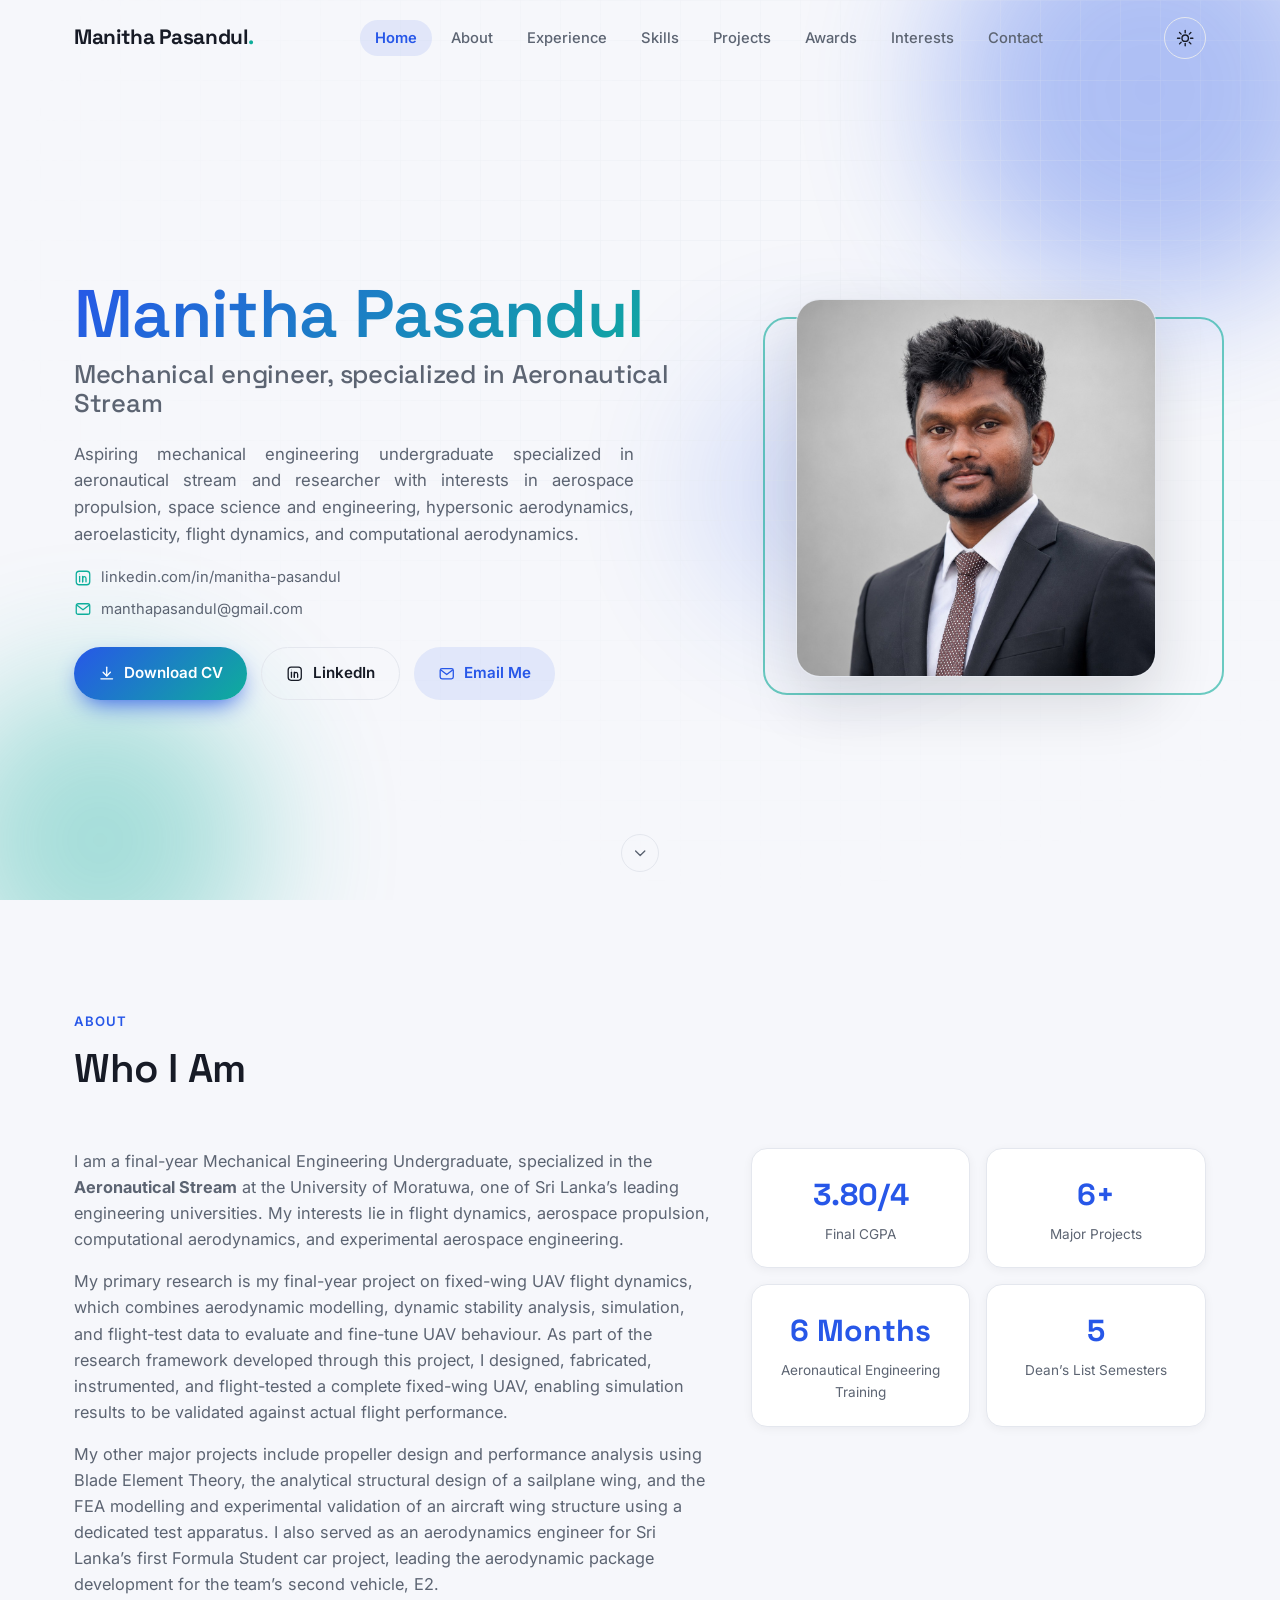
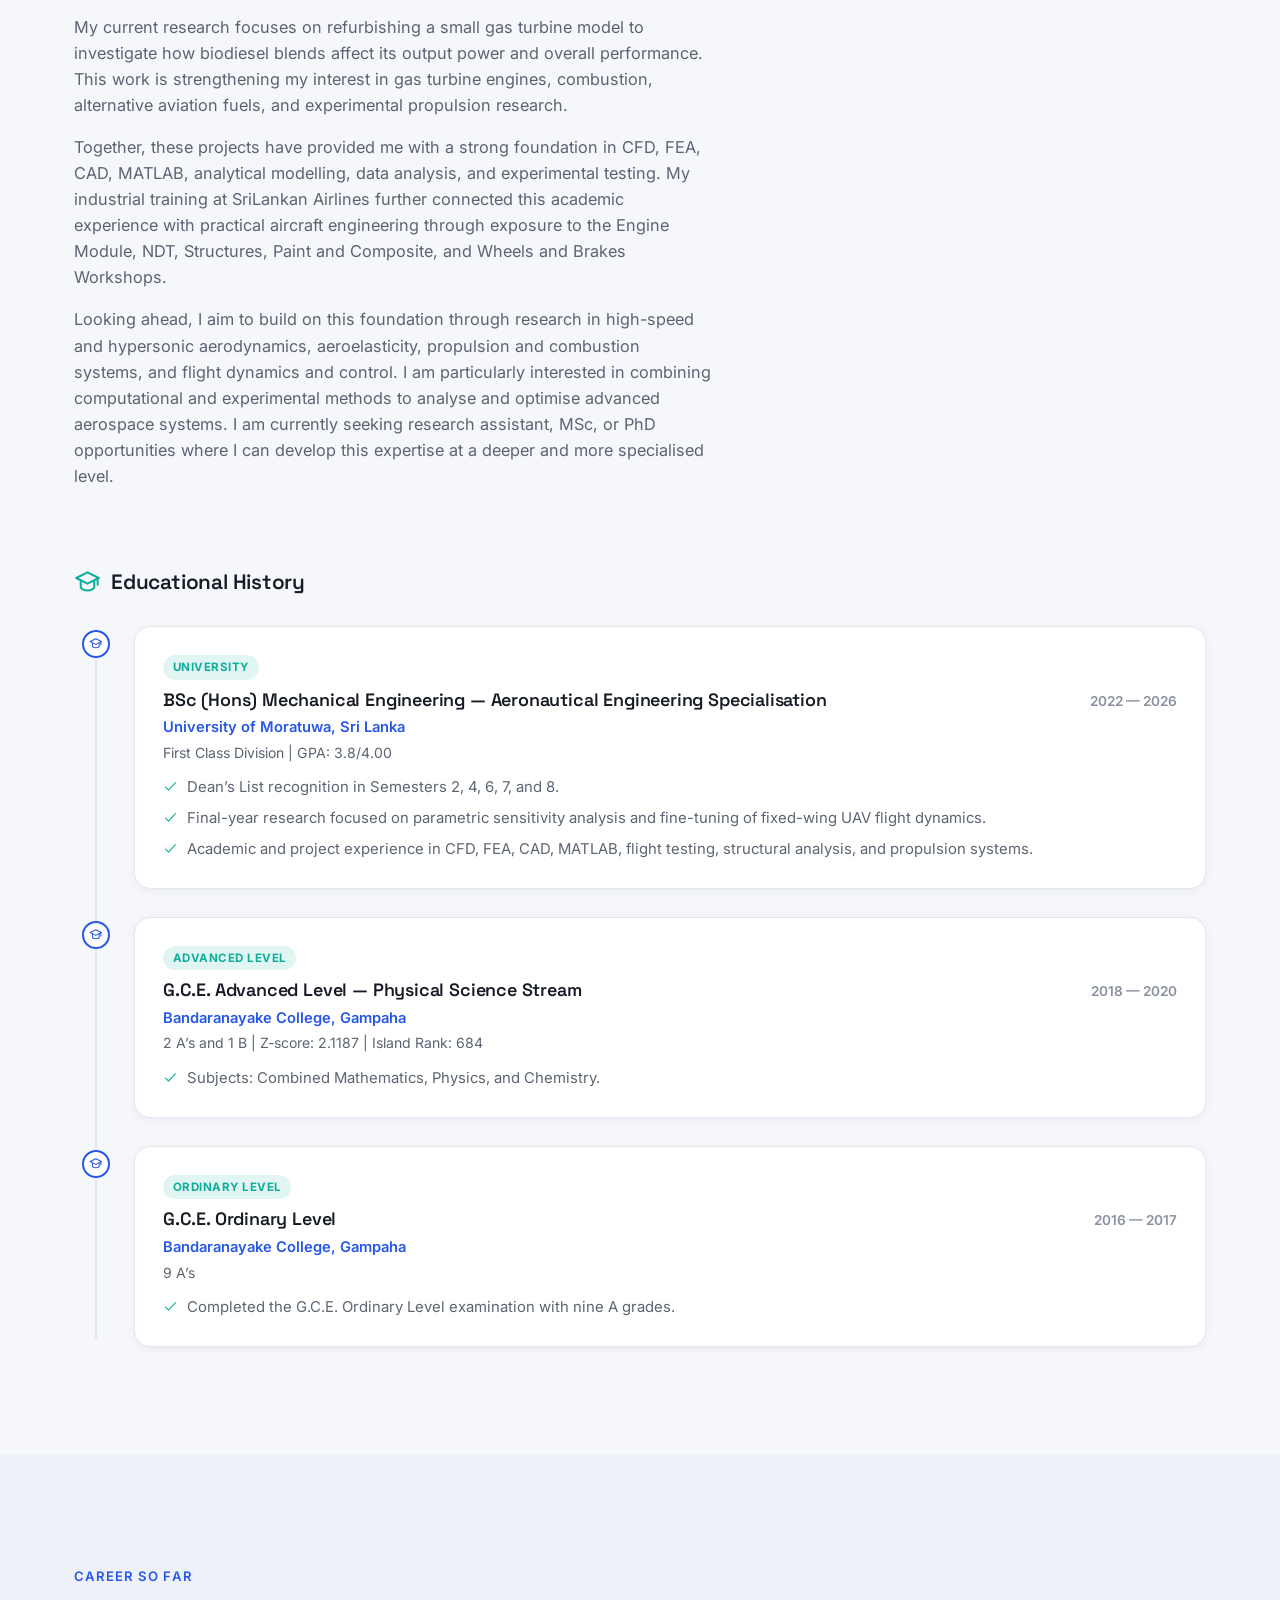
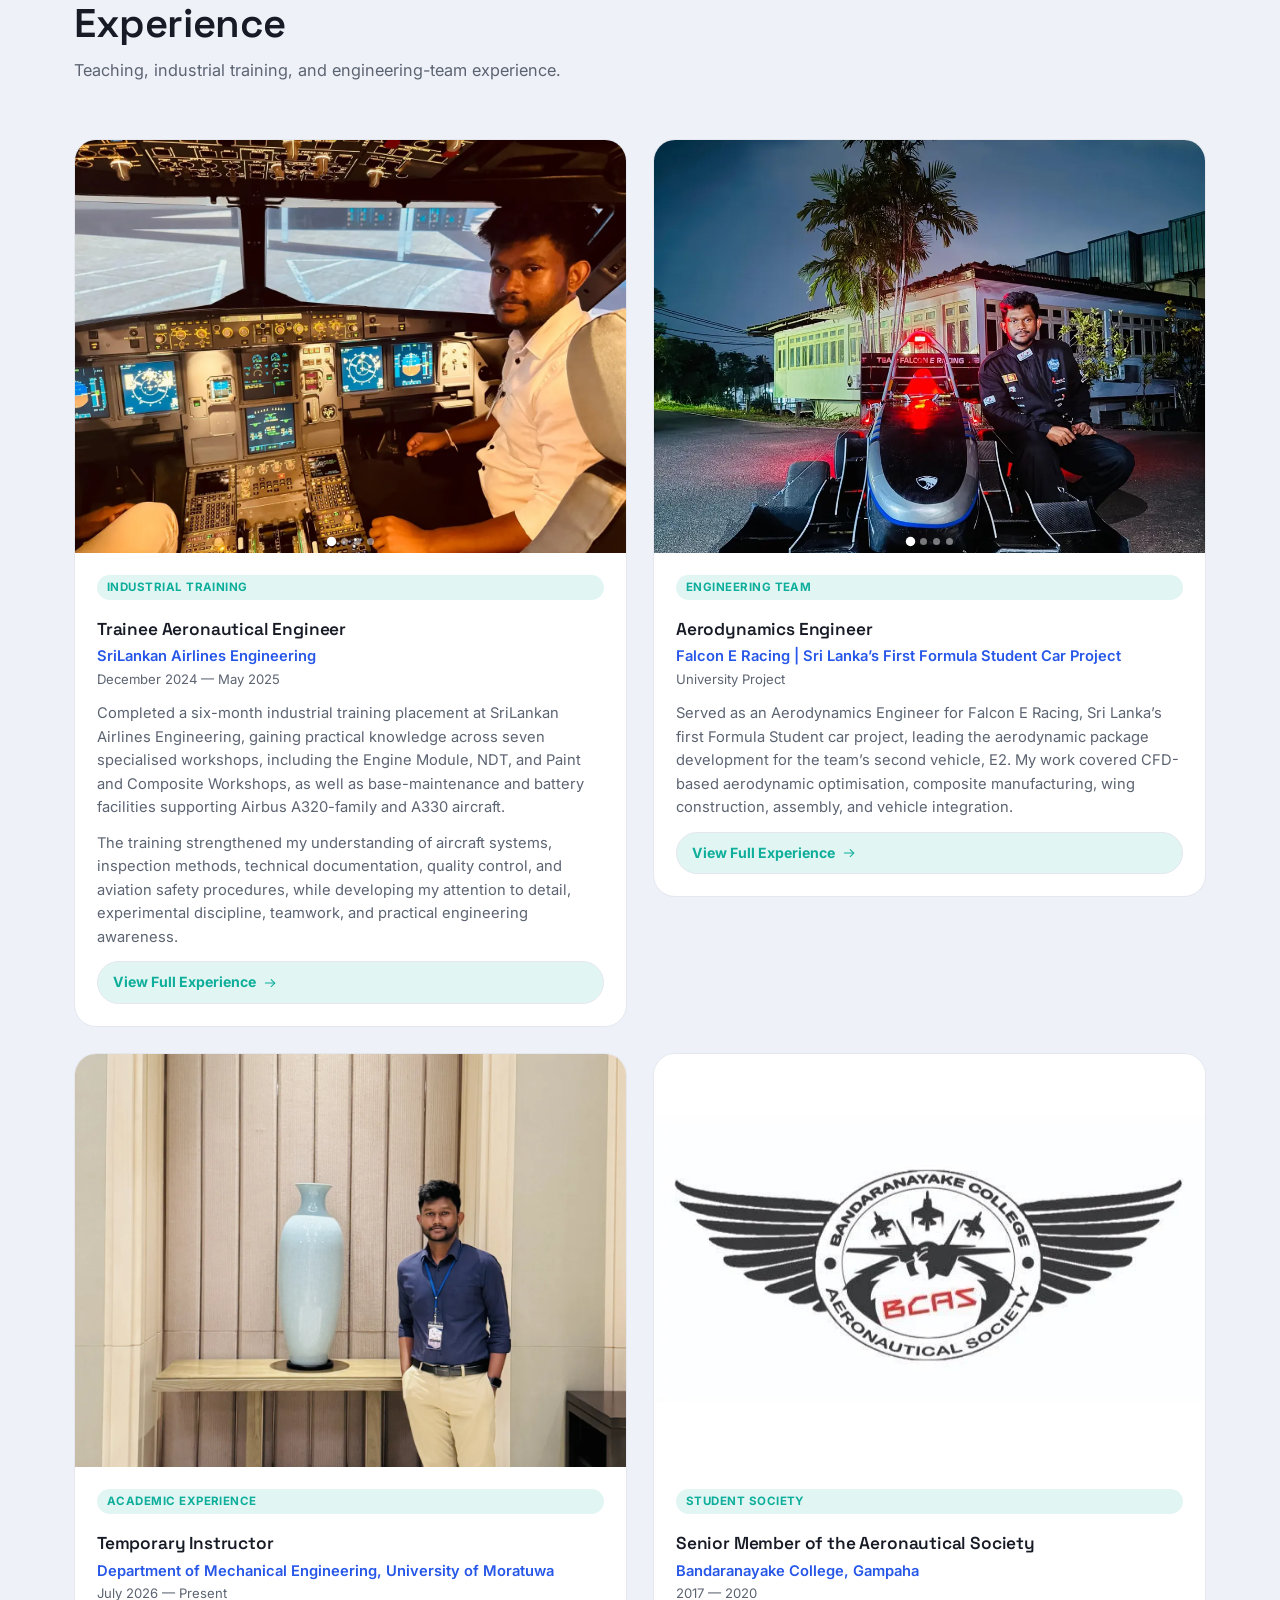
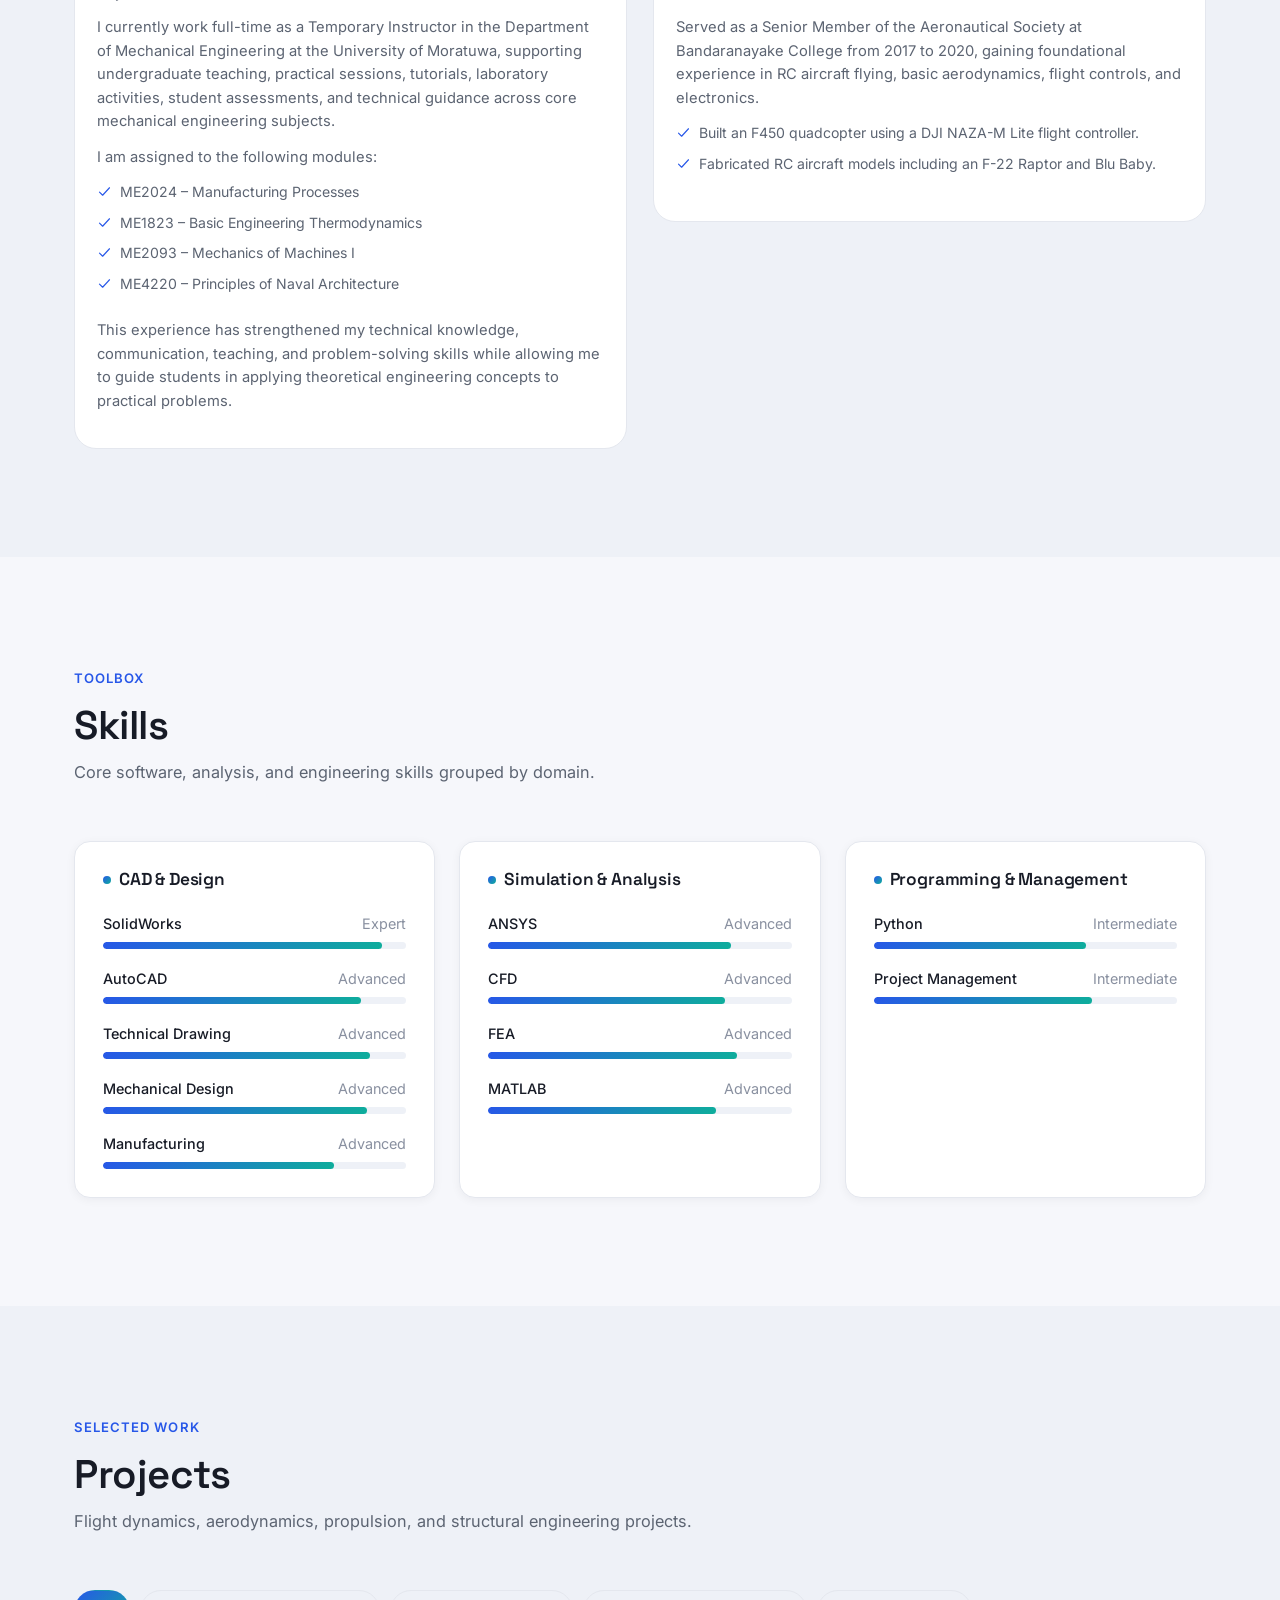
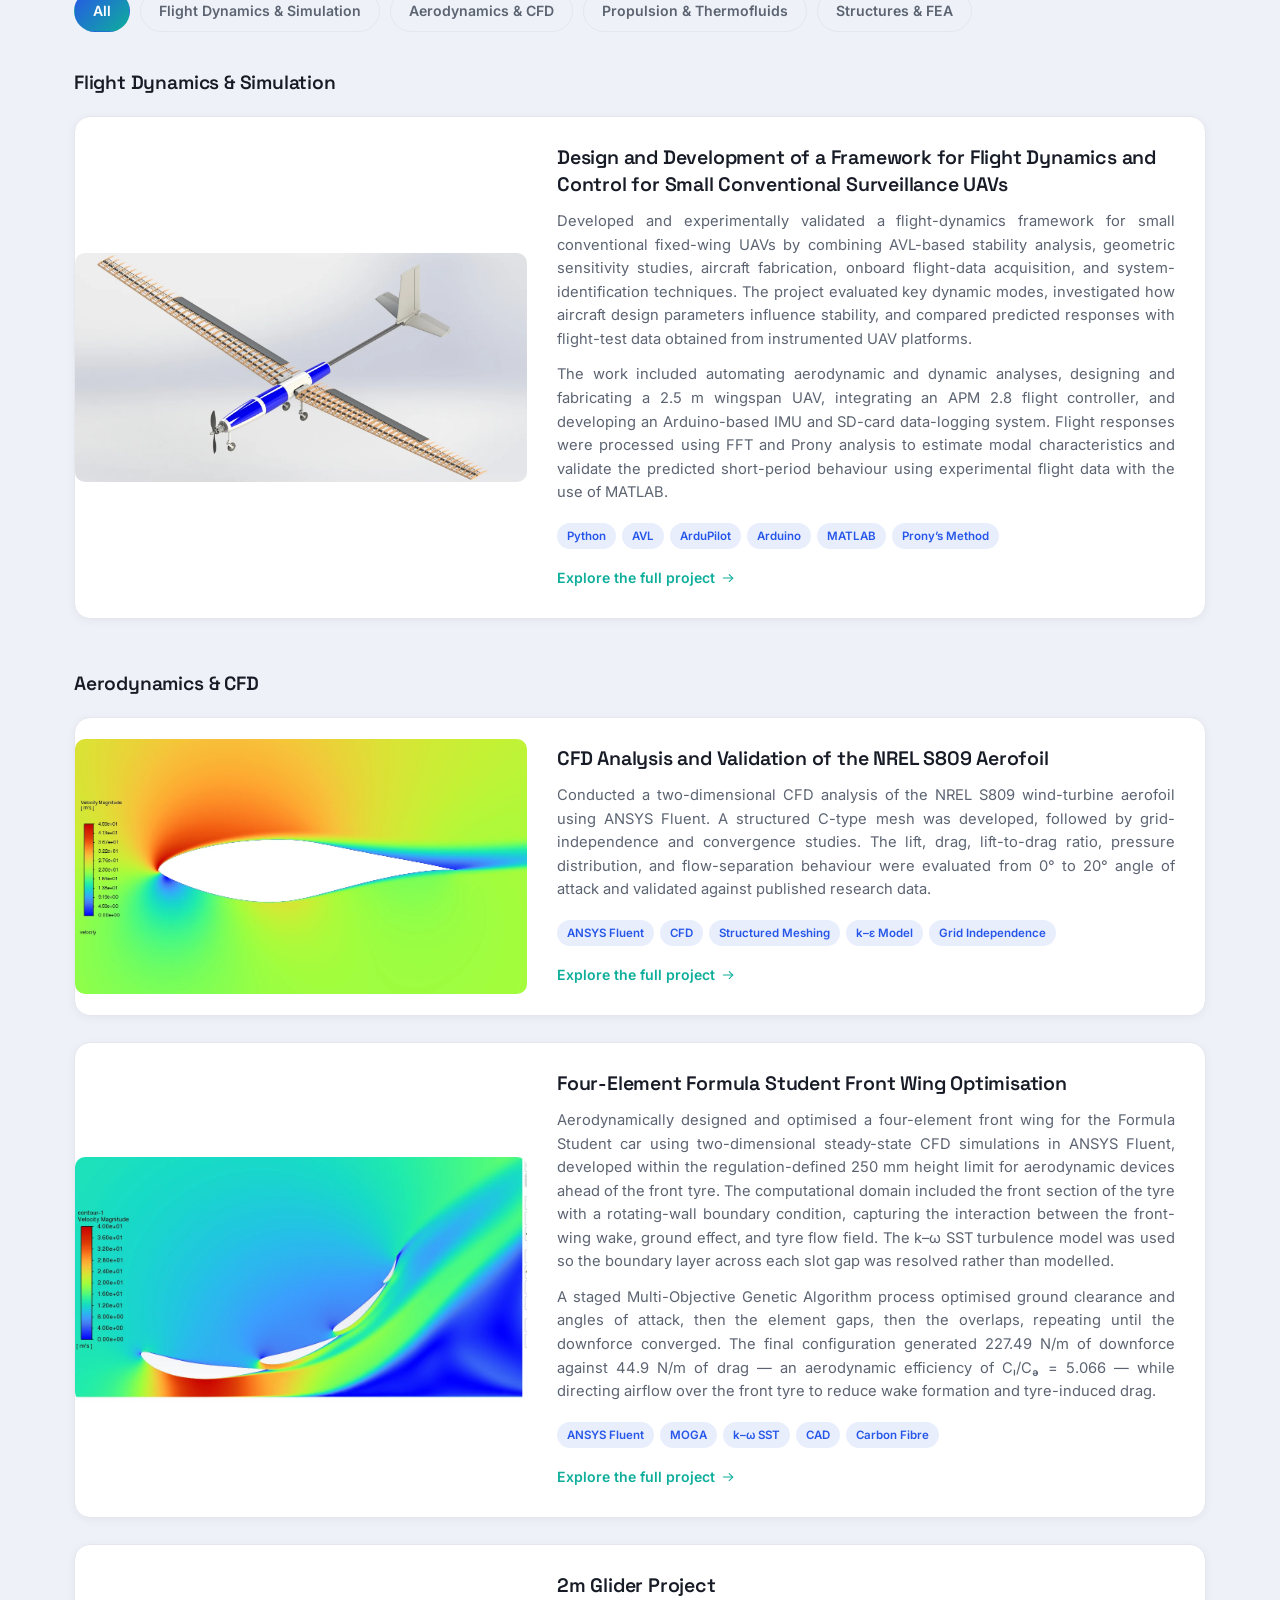
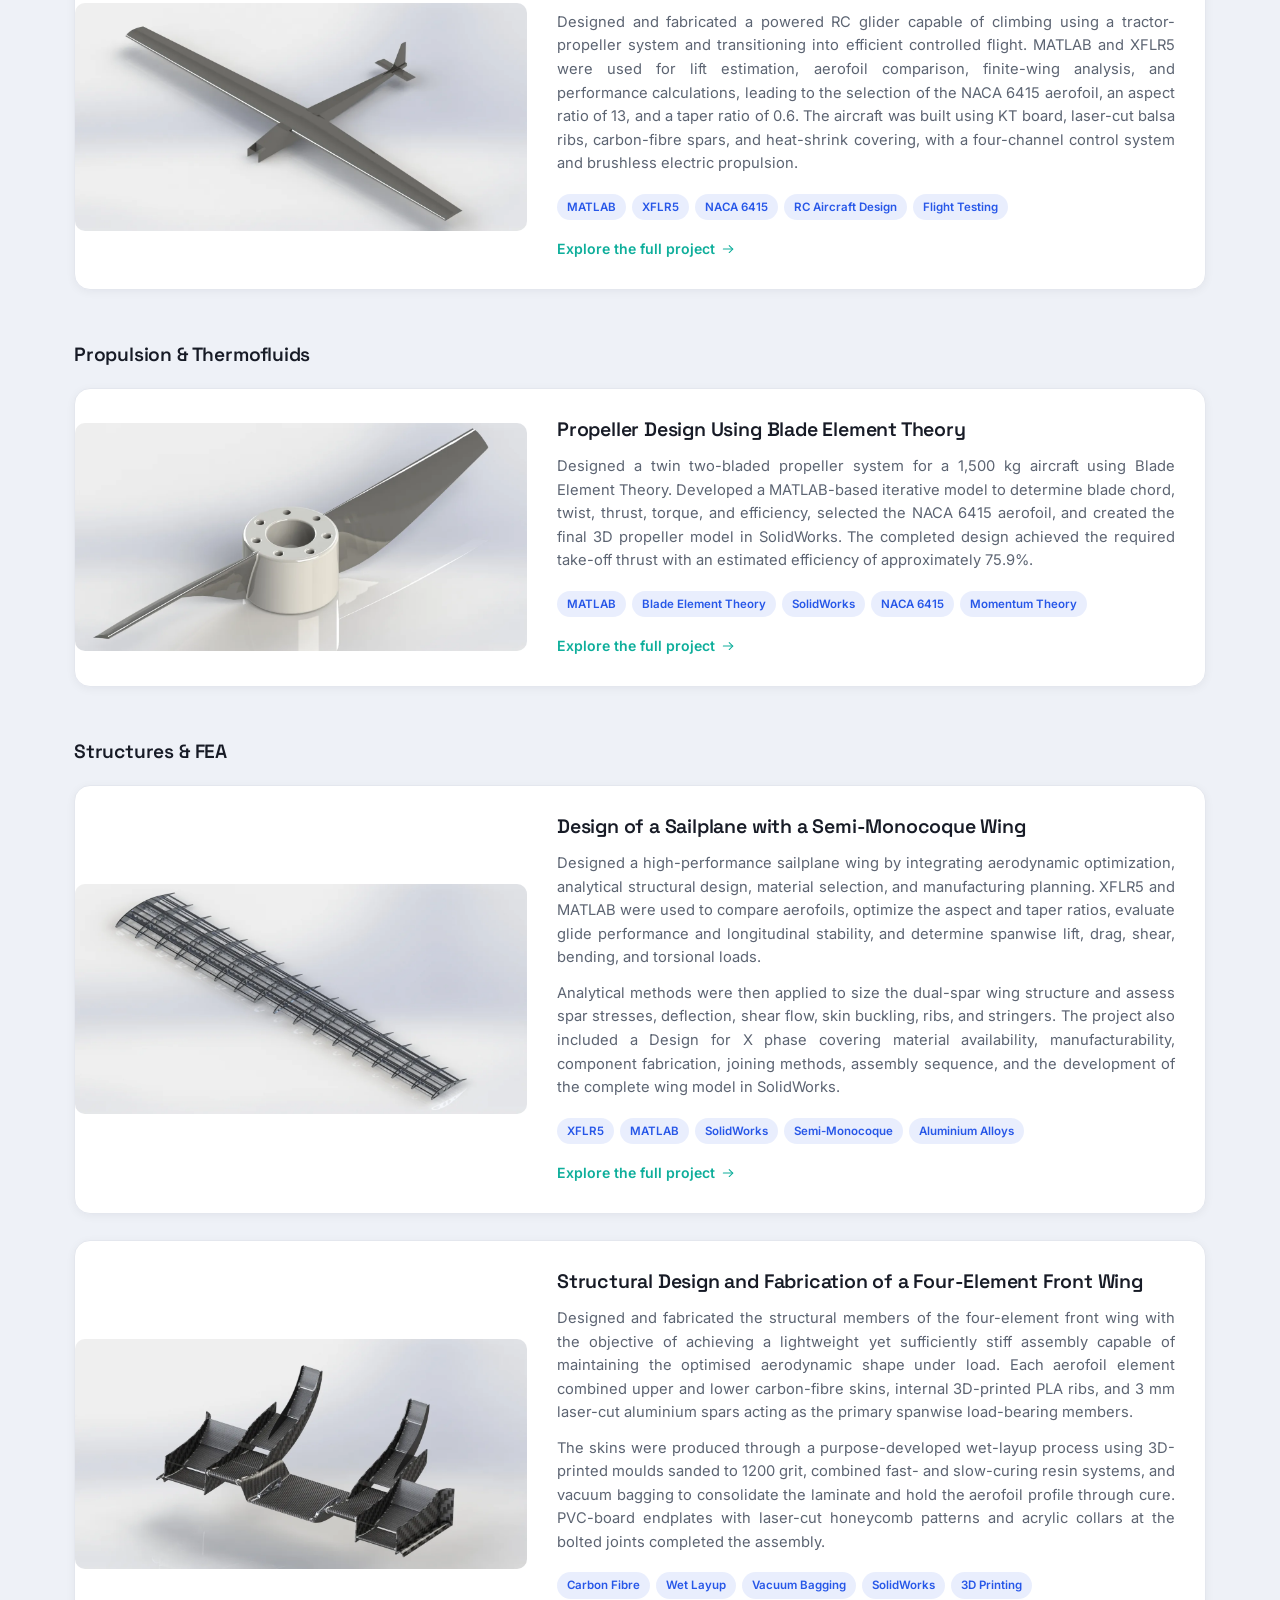
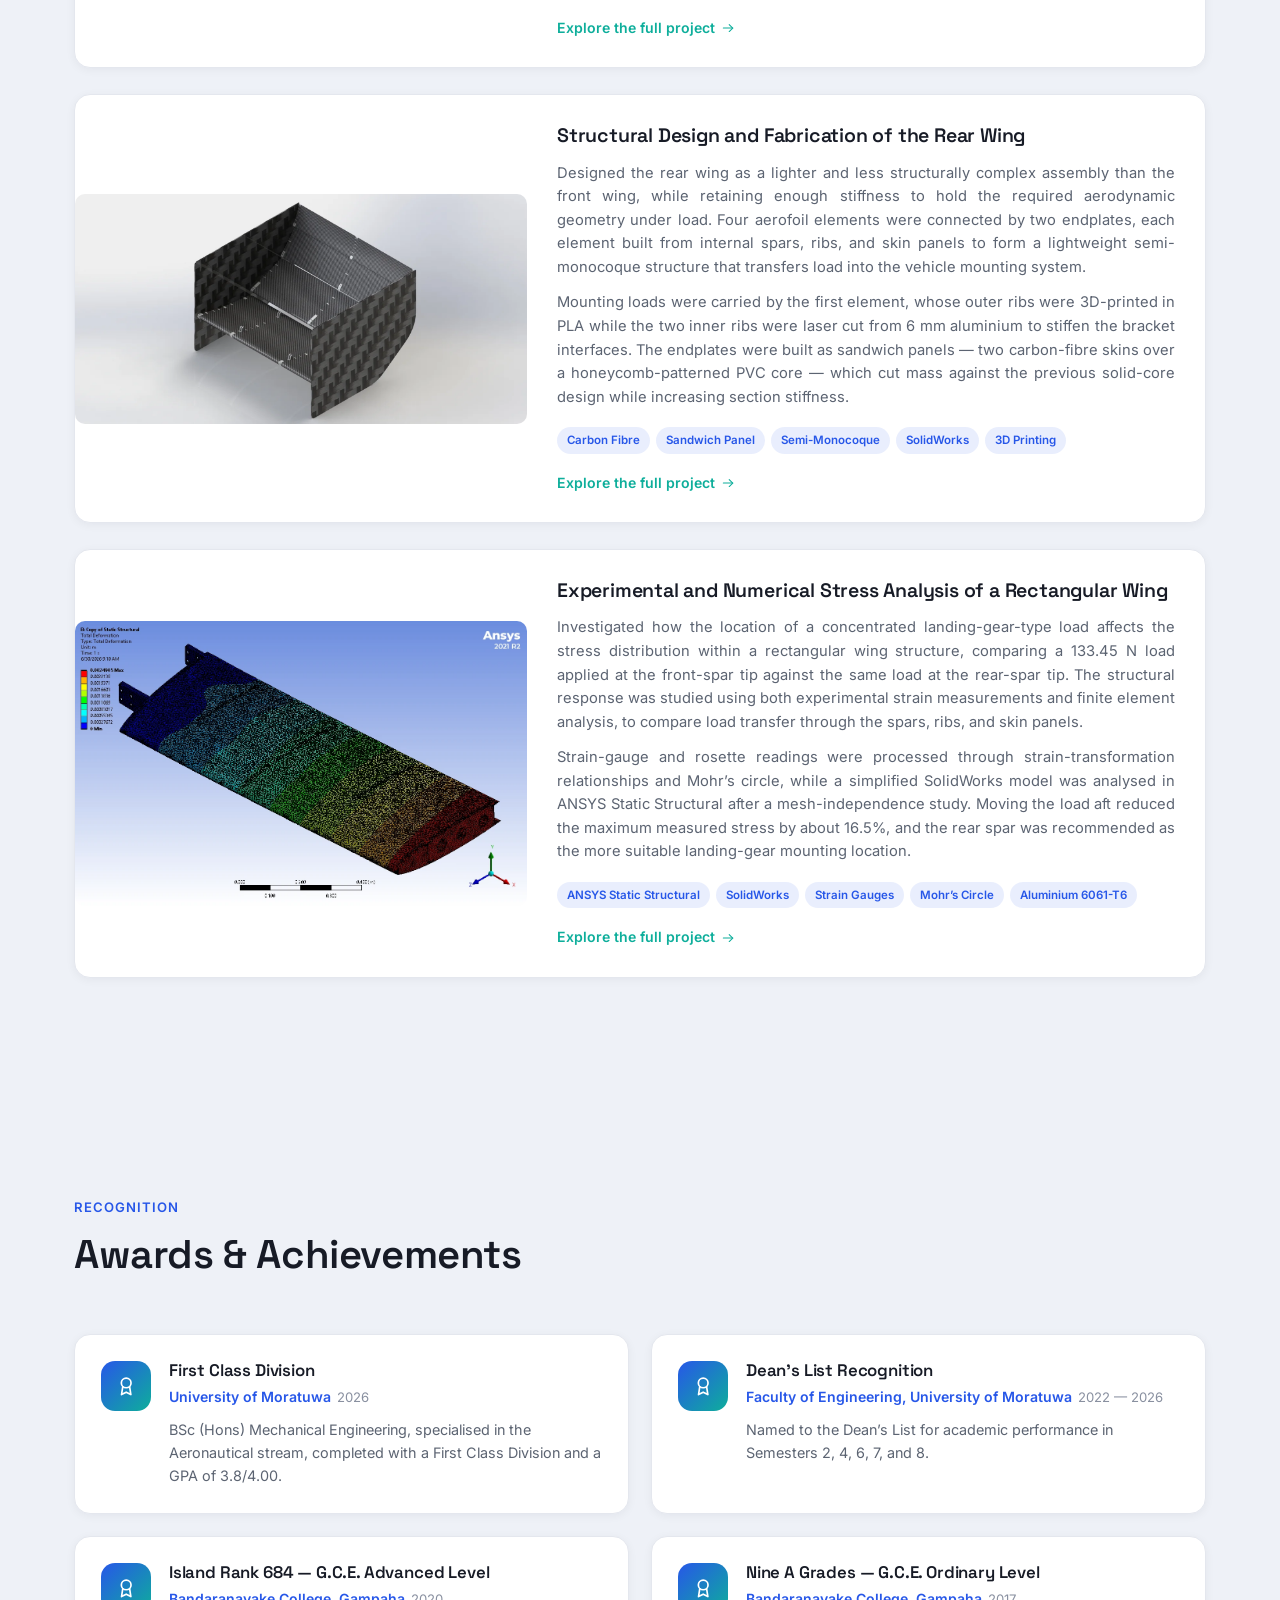
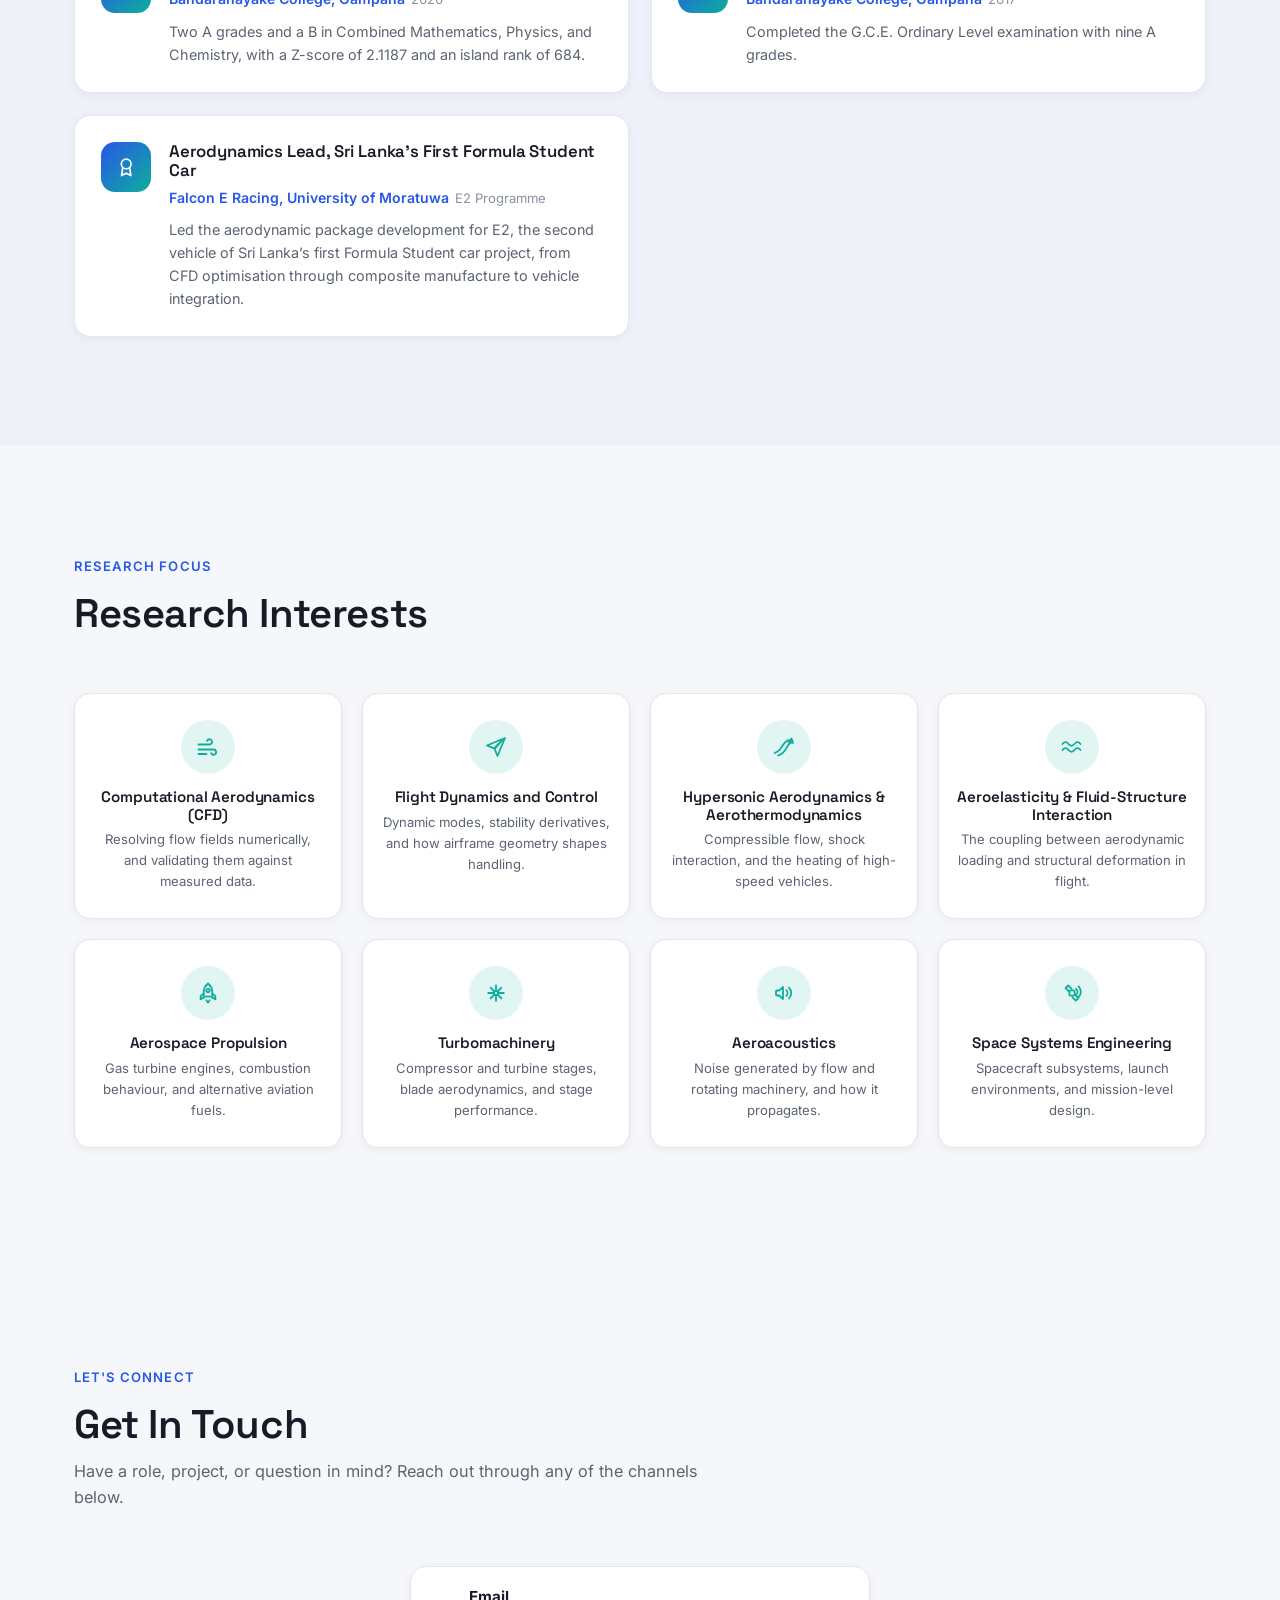
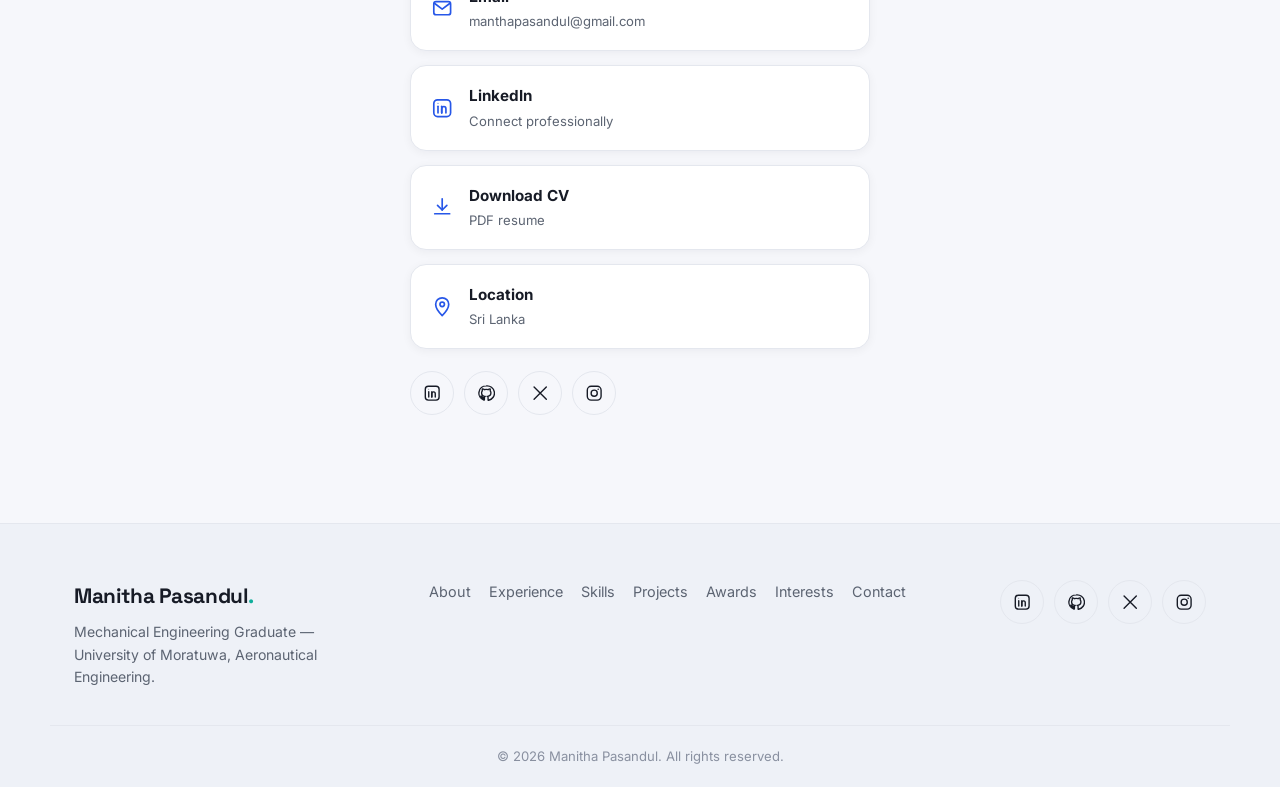
==== index.html @ f0bb739f "Rework About/hero copy, drop contact form, update social links Merge the About section's opening int" ====
<!DOCTYPE html>
<html lang="en">
<head>
<meta charset="UTF-8" />
<meta name="viewport" content="width=device-width, initial-scale=1.0" />
<title>Manitha Pasandul — Mechanical Engineering Portfolio</title>
<meta name="description" content="Portfolio of Manitha Pasandul, Mechanical Engineering graduate from the University of Moratuwa specialising in Aeronautical Engineering — flight dynamics, aerodynamics, propulsion, and structures projects." />

<!-- Google Fonts: Space Grotesk (display) + Inter (body) -->
<link rel="preconnect" href="https://fonts.googleapis.com" />
<link rel="preconnect" href="https://fonts.gstatic.com" crossorigin />
<link href="https://fonts.googleapis.com/css2?family=Space+Grotesk:wght@500;600;700&family=Inter:wght@400;500;600;700&display=swap" rel="stylesheet" />

<link rel="stylesheet" href="css/style.css?v=51">
<link rel="icon" href="assets/images/favicon.svg" type="image/svg+xml" />
</head>
<body>

<!-- ==========================================================================
     ICON SPRITE — hidden inline SVG symbol defs, referenced via <use>
     ========================================================================== -->
<svg style="display:none">
  <defs>
    <symbol id="icon-sun" viewBox="0 0 24 24"><circle cx="12" cy="12" r="4.2"/><g stroke-linecap="round"><line x1="12" y1="2" x2="12" y2="5"/><line x1="12" y1="19" x2="12" y2="22"/><line x1="2" y1="12" x2="5" y2="12"/><line x1="19" y1="12" x2="22" y2="12"/><line x1="4.6" y1="4.6" x2="6.7" y2="6.7"/><line x1="17.3" y1="17.3" x2="19.4" y2="19.4"/><line x1="4.6" y1="19.4" x2="6.7" y2="17.3"/><line x1="17.3" y1="6.7" x2="19.4" y2="4.6"/></g></symbol>
    <symbol id="icon-moon" viewBox="0 0 24 24"><path d="M20 14.5A8.5 8.5 0 1 1 9.5 4a6.8 6.8 0 0 0 10.5 10.5z"/></symbol>
    <symbol id="icon-menu" viewBox="0 0 24 24"><line x1="3" y1="6" x2="21" y2="6" stroke-linecap="round"/><line x1="3" y1="12" x2="21" y2="12" stroke-linecap="round"/><line x1="3" y1="18" x2="21" y2="18" stroke-linecap="round"/></symbol>
    <symbol id="icon-x" viewBox="0 0 24 24"><line x1="5" y1="5" x2="19" y2="19" stroke-linecap="round"/><line x1="19" y1="5" x2="5" y2="19" stroke-linecap="round"/></symbol>
    <symbol id="icon-linkedin" viewBox="0 0 24 24"><rect x="3" y="3" width="18" height="18" rx="4"/><line x1="7.5" y1="10" x2="7.5" y2="17" stroke-linecap="round"/><circle cx="7.5" cy="6.7" r="0.6" fill="currentColor" stroke="none"/><path d="M11.5 17v-4.2c0-1.6 1-2.6 2.4-2.6s2.1 1 2.1 2.6V17" stroke-linecap="round" stroke-linejoin="round"/><line x1="11.5" y1="10" x2="11.5" y2="17" stroke-linecap="round"/></symbol>
    <symbol id="icon-github" viewBox="0 0 24 24"><path d="M12 2.5a9.5 9.5 0 0 0-3 18.52c.48.09.65-.21.65-.46v-1.7c-2.64.58-3.2-1.13-3.2-1.13-.43-1.1-1.06-1.4-1.06-1.4-.87-.6.07-.58.07-.58.96.07 1.46.99 1.46.99.86 1.47 2.25 1.05 2.8.8.09-.62.34-1.05.6-1.29-2.1-.24-4.32-1.06-4.32-4.71 0-1.04.37-1.9.98-2.56-.1-.24-.43-1.22.09-2.54 0 0 .8-.26 2.62.98a9 9 0 0 1 4.78 0c1.82-1.24 2.62-.98 2.62-.98.52 1.32.19 2.3.1 2.54.6.66.97 1.52.97 2.56 0 3.66-2.22 4.47-4.34 4.7.35.31.65.9.65 1.83v2.7c0 .26.17.56.66.46A9.5 9.5 0 0 0 12 2.5z"/></symbol>
    <symbol id="icon-mail" viewBox="0 0 24 24"><rect x="3" y="5" width="18" height="14" rx="2.5"/><polyline points="4,7 12,13 20,7" stroke-linecap="round" stroke-linejoin="round"/></symbol>
    <symbol id="icon-phone" viewBox="0 0 24 24"><path d="M6.5 3.5h3l1.4 4-2.1 1.6a12 12 0 0 0 5.6 5.6l1.6-2.1 4 1.4v3a2 2 0 0 1-2.2 2A17 17 0 0 1 4.5 5.7a2 2 0 0 1 2-2.2z" stroke-linejoin="round" stroke-linecap="round"/></symbol>
    <symbol id="icon-pin" viewBox="0 0 24 24"><path d="M12 22s7-6.6 7-12a7 7 0 1 0-14 0c0 5.4 7 12 7 12z" stroke-linejoin="round"/><circle cx="12" cy="10" r="2.4"/></symbol>
    <symbol id="icon-download" viewBox="0 0 24 24"><path d="M12 3v12" stroke-linecap="round"/><polyline points="7,10 12,15 17,10" stroke-linecap="round" stroke-linejoin="round"/><path d="M4 19h16" stroke-linecap="round"/></symbol>
    <symbol id="icon-external" viewBox="0 0 24 24"><path d="M9 6H5a2 2 0 0 0-2 2v11a2 2 0 0 0 2 2h11a2 2 0 0 0 2-2v-4" stroke-linecap="round" stroke-linejoin="round"/><path d="M14 4h6v6" stroke-linecap="round" stroke-linejoin="round"/><line x1="10" y1="14" x2="20" y2="4" stroke-linecap="round"/></symbol>
    <symbol id="icon-send" viewBox="0 0 24 24"><path d="M21 3 3 10.5l7 2.8L18 5.5 10.7 14l2.8 7L21 3z" stroke-linejoin="round" stroke-linecap="round"/></symbol>
    <symbol id="icon-arrow-up" viewBox="0 0 24 24"><line x1="12" y1="20" x2="12" y2="5" stroke-linecap="round"/><polyline points="6,11 12,5 18,11" stroke-linecap="round" stroke-linejoin="round"/></symbol>
    <symbol id="icon-arrow-right" viewBox="0 0 24 24"><line x1="4" y1="12" x2="20" y2="12" stroke-linecap="round"/><polyline points="14,6 20,12 14,18" stroke-linecap="round" stroke-linejoin="round"/></symbol>
    <symbol id="icon-chevron-down" viewBox="0 0 24 24"><polyline points="6,9 12,15 18,9" stroke-linecap="round" stroke-linejoin="round"/></symbol>
    <symbol id="icon-check" viewBox="0 0 24 24"><polyline points="4,13 9,18 20,6" stroke-linecap="round" stroke-linejoin="round"/></symbol>
    <symbol id="icon-award" viewBox="0 0 24 24"><circle cx="12" cy="8.5" r="5.2"/><path d="M8.3 12.8 7 21l5-2.6L17 21l-1.3-8.2" stroke-linecap="round" stroke-linejoin="round"/></symbol>
    <symbol id="icon-cap" viewBox="0 0 24 24"><path d="M2 8 12 3l10 5-10 5L2 8z" stroke-linejoin="round"/><path d="M6 10.5V16c0 1.4 2.7 3 6 3s6-1.6 6-3v-5.5" stroke-linecap="round" stroke-linejoin="round"/><line x1="21" y1="8" x2="21" y2="14" stroke-linecap="round"/></symbol>
    <symbol id="icon-briefcase" viewBox="0 0 24 24"><rect x="2.5" y="7.5" width="19" height="12" rx="2"/><path d="M8 7.5V6a2 2 0 0 1 2-2h4a2 2 0 0 1 2 2v1.5" stroke-linecap="round" stroke-linejoin="round"/><line x1="2.5" y1="13" x2="21.5" y2="13"/></symbol>
    <symbol id="icon-car" viewBox="0 0 24 24"><path d="M4 16V11l2-4h12l2 4v5" stroke-linejoin="round" stroke-linecap="round"/><rect x="2.5" y="16" width="19" height="3.5" rx="1.2"/><circle cx="7.5" cy="19.5" r="1.6"/><circle cx="16.5" cy="19.5" r="1.6"/></symbol>
    <symbol id="icon-robot" viewBox="0 0 24 24"><rect x="5" y="8" width="14" height="10" rx="2.4"/><line x1="12" y1="8" x2="12" y2="4.5" stroke-linecap="round"/><circle cx="12" cy="3.5" r="1" fill="currentColor" stroke="none"/><circle cx="9" cy="13" r="1.2" fill="currentColor" stroke="none"/><circle cx="15" cy="13" r="1.2" fill="currentColor" stroke="none"/><line x1="9" y1="17" x2="15" y2="17" stroke-linecap="round"/><line x1="2.5" y1="12" x2="5" y2="12"/><line x1="19" y1="12" x2="21.5" y2="12"/></symbol>
    <symbol id="icon-cube" viewBox="0 0 24 24"><path d="M12 2.5 21 7.5v9L12 21.5 3 16.5v-9L12 2.5z" stroke-linejoin="round"/><path d="M3 7.5 12 12.5 21 7.5" stroke-linejoin="round"/><line x1="12" y1="12.5" x2="12" y2="21.5"/></symbol>
    <symbol id="icon-printer" viewBox="0 0 24 24"><path d="M6 8V3.5h12V8" stroke-linejoin="round" stroke-linecap="round"/><rect x="2.5" y="8" width="19" height="8.5" rx="2"/><rect x="6" y="13" width="12" height="7.5"/><circle cx="17.5" cy="11" r="0.7" fill="currentColor" stroke="none"/></symbol>
    <symbol id="icon-wind" viewBox="0 0 24 24"><path d="M2.5 9.5h11a2.6 2.6 0 1 0-2.4-3.6" stroke-linecap="round" stroke-linejoin="round"/><path d="M2.5 14.5h15a2.6 2.6 0 1 1-2.4 3.6" stroke-linecap="round" stroke-linejoin="round"/><path d="M2.5 19h8" stroke-linecap="round"/></symbol>
    <symbol id="icon-camera" viewBox="0 0 24 24"><path d="M4 8h3l1.5-2.5h7L17 8h3a1.5 1.5 0 0 1 1.5 1.5V18a1.5 1.5 0 0 1-1.5 1.5H4A1.5 1.5 0 0 1 2.5 18V9.5A1.5 1.5 0 0 1 4 8z" stroke-linejoin="round"/><circle cx="12" cy="13" r="3.6"/></symbol>
    <symbol id="icon-mountain" viewBox="0 0 24 24"><path d="M2.5 19 9 7l4 6.5L15.5 10l6 9z" stroke-linejoin="round" stroke-linecap="round"/><circle cx="8" cy="6" r="1.3" fill="currentColor" stroke="none"/></symbol>
    <symbol id="icon-hypersonic" viewBox="0 0 24 24"><path d="M2.5 18c3.2-1 5.6-3 7.2-6.1C11.3 8.9 13.4 6.4 16 5" stroke-linecap="round"/><path d="M6 20.5c3.6-1.2 6.3-3.5 8.1-6.9 1.8-3.4 4-6 6.4-7.6" stroke-linecap="round"/><path d="M19.5 3.5 21 8l-4.5-1.2z" stroke-linejoin="round"/></symbol>
    <symbol id="icon-aeroelastic" viewBox="0 0 24 24"><path d="M2.5 9c2-2.4 4-2.4 6 0s4 2.4 6 0 4-2.4 6 0" stroke-linecap="round"/><path d="M2.5 15c2-2.4 4-2.4 6 0s4 2.4 6 0 4-2.4 6 0" stroke-linecap="round"/></symbol>
    <symbol id="icon-rocket" viewBox="0 0 24 24"><path d="M12 2.5c2.7 2.2 4.3 5.4 4.3 9v4.2H7.7v-4.2c0-3.6 1.6-6.8 4.3-9z" stroke-linejoin="round"/><path d="M7.7 12.6 4.6 15v3.3l3.1-1.7M16.3 12.6 19.4 15v3.3l-3.1-1.7" stroke-linejoin="round" stroke-linecap="round"/><circle cx="12" cy="9.5" r="1.7"/><path d="M10.4 19.2c.6 1.3 1.1 2 1.6 2.3.5-.3 1-1 1.6-2.3" stroke-linecap="round" stroke-linejoin="round"/></symbol>
    <symbol id="icon-turbine" viewBox="0 0 24 24"><circle cx="12" cy="12" r="2.1"/><path d="M12 9.9V4.2M12 14.1v5.7M9.9 12H4.2M14.1 12h5.7" stroke-linecap="round"/><path d="M10.5 10.5 6.6 6.6M13.5 10.5l3.9-3.9M10.5 13.5l-3.9 3.9M13.5 13.5l3.9 3.9" stroke-linecap="round"/></symbol>
    <symbol id="icon-acoustics" viewBox="0 0 24 24"><path d="M4 10.5v3a1 1 0 0 0 1 1h2.2L11 18V6L7.2 9.5H5a1 1 0 0 0-1 1z" stroke-linejoin="round"/><path d="M14.4 9.2a4 4 0 0 1 0 5.6" stroke-linecap="round"/><path d="M17 6.6a7.6 7.6 0 0 1 0 10.8" stroke-linecap="round"/></symbol>
    <symbol id="icon-satellite" viewBox="0 0 24 24"><rect x="9.4" y="9.4" width="5.2" height="5.2" rx="1"/><path d="M9.4 10.8 5.6 7l2.6-2.6 3.8 3.8M14.6 13.2l3.8 3.8-2.6 2.6-3.8-3.8" stroke-linejoin="round"/><path d="M16.2 7.8a4.2 4.2 0 0 1 0 5.9" stroke-linecap="round"/><path d="M18.6 5.4a7.6 7.6 0 0 1 0 10.7" stroke-linecap="round"/></symbol>
    <symbol id="icon-twitter" viewBox="0 0 24 24"><path d="M4 4l16 16M20 4L4 20" stroke-linecap="round"/></symbol>
    <symbol id="icon-instagram" viewBox="0 0 24 24"><rect x="3" y="3" width="18" height="18" rx="5"/><circle cx="12" cy="12" r="4"/><circle cx="17.2" cy="6.8" r="1" fill="currentColor" stroke="none"/></symbol>
  </defs>
</svg>

<!-- ==========================================================================
     NAVIGATION
     ========================================================================== -->
<header class="site-header" id="site-header">
  <nav class="navbar container" aria-label="Primary">
    <a href="#home" class="brand">Manitha Pasandul<span class="brand-accent">.</span></a>

    <ul class="nav-links" id="nav-links">
      <li><a href="#home" class="nav-link" data-nav="home">Home</a></li>
      <li><a href="#about" class="nav-link" data-nav="about">About</a></li>
      <li><a href="#experience" class="nav-link" data-nav="experience">Experience</a></li>
      <li><a href="#skills" class="nav-link" data-nav="skills">Skills</a></li>
      <li><a href="#projects" class="nav-link" data-nav="projects">Projects</a></li>
      <li><a href="#awards" class="nav-link" data-nav="awards">Awards</a></li>
      <li><a href="#interests" class="nav-link" data-nav="interests">Interests</a></li>
      <li><a href="#contact" class="nav-link" data-nav="contact">Contact</a></li>
    </ul>

    <div class="nav-actions">
      <button class="theme-toggle" id="theme-toggle" type="button" aria-label="Toggle dark mode" aria-pressed="false">
        <svg class="icon icon-sun"><use href="#icon-sun"/></svg>
        <svg class="icon icon-moon"><use href="#icon-moon"/></svg>
      </button>
      <button class="hamburger" id="hamburger" type="button" aria-label="Open menu" aria-expanded="false" aria-controls="nav-links">
        <svg class="icon"><use href="#icon-menu"/></svg>
      </button>
    </div>
  </nav>
</header>

<!-- ==========================================================================
     HOME / HERO
     ========================================================================== -->
<main id="main-content">
<section id="home" class="hero">
  <div class="hero-bg" aria-hidden="true">
    <span class="blob blob-a"></span>
    <span class="blob blob-b"></span>
    <span class="blob blob-c"></span>
    <svg class="hero-grid" aria-hidden="true"><defs><pattern id="hero-grid-pattern" width="40" height="40" patternUnits="userSpaceOnUse"><path d="M40 0H0V40" fill="none" stroke="currentColor" stroke-width="1"/></pattern></defs><rect width="100%" height="100%" fill="url(#hero-grid-pattern)"/></svg>
  </div>

  <div class="container hero-inner">
    <div class="hero-text reveal">
      <h1 class="hero-name" id="hero-name">Manitha Pasandul</h1>
      <h2 class="hero-title" id="hero-title">Final-Year Aeronautical Engineering Undergraduate</h2>
      <p class="hero-intro" id="hero-tagline"><!-- filled by JS from data.js --></p>

      <div class="hero-contact" id="hero-contact">
        <!-- filled by JS: LinkedIn + email -->
      </div>

      <div class="hero-actions">
        <a href="#" class="btn btn-primary" id="hero-cv-btn" target="_blank" rel="noopener">
          <svg class="icon"><use href="#icon-download"/></svg> Download CV
        </a>
        <a href="#" class="btn btn-outline" id="hero-linkedin-btn" target="_blank" rel="noopener">
          <svg class="icon"><use href="#icon-linkedin"/></svg> LinkedIn
        </a>
        <a href="#" class="btn btn-ghost" id="hero-email-btn">
          <svg class="icon"><use href="#icon-mail"/></svg> Email Me
        </a>
      </div>
    </div>

    <div class="hero-media reveal" data-reveal-delay="120">
      <div class="hero-photo-frame">
        <img src="assets/images/profile.jpg" alt="Profile photo of Manitha Pasandul" class="hero-photo" id="hero-photo" />
      </div>
      <div class="hero-photo-ring" aria-hidden="true"></div>
    </div>
  </div>

  <a href="#about" class="scroll-cue" aria-label="Scroll to About section">
    <svg class="icon"><use href="#icon-chevron-down"/></svg>
  </a>
</section>

<!-- ==========================================================================
     ABOUT
     ========================================================================== -->
<section id="about" class="section">
  <div class="container">
    <div class="section-heading reveal">
      <p class="eyebrow">About</p>
      <h2>Who I Am</h2>
    </div>

    <div class="about-grid">
      <div class="about-text reveal" id="about-paragraphs">
        <!-- filled by JS -->
      </div>
      <div class="about-stats reveal" id="about-stats" data-reveal-delay="100">
        <!-- filled by JS -->
      </div>
    </div>

    <div class="education-block">
      <h3 class="subsection-title reveal"><svg class="icon"><use href="#icon-cap"/></svg> Educational History</h3>
      <div class="timeline" id="education-timeline">
        <!-- filled by JS -->
      </div>
    </div>
  </div>
</section>

<!-- ==========================================================================
     EXPERIENCE
     ========================================================================== -->
<section id="experience" class="section section-alt">
  <div class="container">
    <div class="section-heading reveal">
      <p class="eyebrow">Career So Far</p>
      <h2>Experience</h2>
      <p class="section-sub">Teaching, industrial training, and engineering-team experience.</p>
    </div>

    <div class="experience-grid" id="experience-grid">
      <!-- filled by JS -->
    </div>
  </div>
</section>

<!-- ==========================================================================
     SKILLS
     ========================================================================== -->
<section id="skills" class="section">
  <div class="container">
    <div class="section-heading reveal">
      <p class="eyebrow">Toolbox</p>
      <h2>Skills</h2>
      <p class="section-sub">Core software, analysis, and engineering skills grouped by domain.</p>
    </div>

    <div class="skills-grid" id="skills-grid">
      <!-- filled by JS -->
    </div>
  </div>
</section>

<!-- ==========================================================================
     PROJECTS
     ========================================================================== -->
<section id="projects" class="section section-alt">
  <div class="container">
    <div class="section-heading reveal">
      <p class="eyebrow">Selected Work</p>
      <h2>Projects</h2>
      <p class="section-sub">Flight dynamics, aerodynamics, propulsion, and structural engineering projects.</p>
    </div>

    <div class="project-filter" id="project-filter">
      <button class="filter-btn active" data-filter="all">All</button>
      <!-- category buttons filled by JS -->
    </div>

    <div id="projects-container">
      <!-- filled by JS: one block per category -->
    </div>
  </div>
</section>

<!-- ==========================================================================
     AWARDS
     ========================================================================== -->
<section id="awards" class="section section-alt">
  <div class="container">
    <div class="section-heading reveal">
      <p class="eyebrow">Recognition</p>
      <h2>Awards &amp; Achievements</h2>
    </div>

    <div class="awards-grid" id="awards-grid">
      <!-- filled by JS -->
    </div>
  </div>
</section>

<!-- ==========================================================================
     INTERESTS
     ========================================================================== -->
<section id="interests" class="section">
  <div class="container">
    <div class="section-heading reveal">
      <p class="eyebrow">Research Focus</p>
      <h2>Research Interests</h2>
    </div>

    <div class="interests-grid" id="interests-grid">
      <!-- filled by JS -->
    </div>
  </div>
</section>

<!-- ==========================================================================
     CONTACT
     ========================================================================== -->
<section id="contact" class="section">
  <div class="container">
    <div class="section-heading reveal">
      <p class="eyebrow">Let's Connect</p>
      <h2>Get In Touch</h2>
      <p class="section-sub">Have a role, project, or question in mind? Reach out through any of the channels below.</p>
    </div>

    <div class="contact-grid is-centered">
      <div class="contact-info reveal">
        <a href="#" class="contact-chip" id="contact-email-btn">
          <svg class="icon"><use href="#icon-mail"/></svg>
          <span><strong>Email</strong><small id="contact-email-text">—</small></span>
        </a>
        <a href="#" class="contact-chip" id="contact-linkedin-btn" target="_blank" rel="noopener">
          <svg class="icon"><use href="#icon-linkedin"/></svg>
          <span><strong>LinkedIn</strong><small>Connect professionally</small></span>
        </a>
        <a href="#" class="contact-chip" id="contact-cv-btn" target="_blank" rel="noopener">
          <svg class="icon"><use href="#icon-download"/></svg>
          <span><strong>Download CV</strong><small>PDF resume</small></span>
        </a>
        <div class="contact-chip contact-chip-static">
          <svg class="icon"><use href="#icon-pin"/></svg>
          <span><strong>Location</strong><small id="contact-location-text">—</small></span>
        </div>

        <div class="social-row" id="contact-socials">
          <!-- filled by JS -->
        </div>
      </div>
    </div>
  </div>
</section>
</main>

<!-- ==========================================================================
     PROJECT MODAL
     ========================================================================== -->
<div class="modal-overlay" id="project-modal" aria-hidden="true">
  <div class="modal" role="dialog" aria-modal="true" aria-labelledby="modal-title">
    <button class="modal-close" id="modal-close" type="button" aria-label="Close project details">
      <svg class="icon"><use href="#icon-x"/></svg>
    </button>
    <div class="modal-body" id="modal-body">
      <!-- filled by JS -->
    </div>
  </div>
</div>

<!-- ==========================================================================
     FOOTER
     ========================================================================== -->
<footer class="site-footer">
  <div class="container footer-inner">
    <div class="footer-brand">
      <a href="#home" class="brand">Manitha Pasandul<span class="brand-accent">.</span></a>
      <p>Mechanical Engineering Graduate — University of Moratuwa, Aeronautical Engineering.</p>
    </div>

    <nav class="footer-nav" aria-label="Footer">
      <a href="#about">About</a>
      <a href="#experience">Experience</a>
      <a href="#skills">Skills</a>
      <a href="#projects">Projects</a>
      <a href="#awards">Awards</a>
      <a href="#interests">Interests</a>
      <a href="#contact">Contact</a>
    </nav>

    <div class="footer-socials" id="footer-socials">
      <!-- filled by JS -->
    </div>
  </div>

  <div class="footer-bottom container">
    <p>&copy; <span id="footer-year"></span> Manitha Pasandul. All rights reserved.</p>
  </div>
</footer>

<button class="back-to-top" id="back-to-top" type="button" aria-label="Back to top">
  <svg class="icon"><use href="#icon-arrow-up"/></svg>
</button>

<script src="js/data.js?v=51"></script>
<script src="js/main.js?v=51"></script>
</body>
</html>
---- css/style.css ----
/* ==========================================================================
   MANITHA PASANDUL — PORTFOLIO STYLES
   Design system: CSS variables drive light/dark themes. Sections below are
   ordered to match the page flow (reset → theme → layout → components).
   ========================================================================== */

/* ---------- Reset ---------- */
*, *::before, *::after { box-sizing: border-box; margin: 0; padding: 0; }
html { scroll-behavior: smooth; }
img, svg { display: block; max-width: 100%; }
a { color: inherit; text-decoration: none; }
button { font: inherit; color: inherit; background: none; border: none; cursor: pointer; }
ul { list-style: none; }
input, textarea { font: inherit; color: inherit; }

@media (prefers-reduced-motion: reduce) {
  html { scroll-behavior: auto; }
  *, *::before, *::after { animation-duration: 0.001ms !important; animation-iteration-count: 1 !important; transition-duration: 0.001ms !important; }
}

/* ---------- Theme tokens ---------- */
:root {
  --bg: #f6f7fb;
  --bg-alt: #eef1f7;
  --surface: #ffffff;
  --surface-glass: rgba(255, 255, 255, 0.72);
  --text: #171b26;
  --text-muted: #5c6472;
  --text-faint: #8990a0;
  --border: #e4e7ee;
  --primary: #2757e8;
  --primary-dark: #1a3fb8;
  --primary-soft: rgba(39, 87, 232, 0.1);
  --accent: #0eae9b;
  --accent-soft: rgba(14, 174, 155, 0.12);
  --gradient: linear-gradient(135deg, var(--primary), var(--accent));
  --shadow-sm: 0 2px 10px rgba(23, 27, 38, 0.05);
  --shadow-md: 0 10px 30px rgba(23, 27, 38, 0.08);
  --shadow-lg: 0 24px 60px rgba(23, 27, 38, 0.14);
  --radius-sm: 10px;
  --radius-md: 16px;
  --radius-lg: 24px;
  --header-h: 76px;
  color-scheme: light;
}

:root[data-theme="dark"] {
  --bg: #0b0e16;
  --bg-alt: #0f1420;
  --surface: #131928;
  --surface-glass: rgba(19, 25, 40, 0.68);
  --text: #eef1f7;
  --text-muted: #a2aabb;
  --text-faint: #6b7385;
  --border: rgba(255, 255, 255, 0.08);
  --primary: #5b86ff;
  --primary-dark: #7fa0ff;
  --primary-soft: rgba(91, 134, 255, 0.14);
  --accent: #2fe0c6;
  --accent-soft: rgba(47, 224, 198, 0.12);
  --gradient: linear-gradient(135deg, var(--primary), var(--accent));
  --shadow-sm: 0 2px 10px rgba(0, 0, 0, 0.25);
  --shadow-md: 0 10px 30px rgba(0, 0, 0, 0.35);
  --shadow-lg: 0 24px 60px rgba(0, 0, 0, 0.5);
  color-scheme: dark;
}

body {
  background: var(--bg);
  color: var(--text);
  font-family: "Inter", -apple-system, BlinkMacSystemFont, "Segoe UI", sans-serif;
  font-size: 16px;
  line-height: 1.6;
  -webkit-font-smoothing: antialiased;
  transition: background-color 0.4s ease, color 0.4s ease;
  overflow-x: hidden;
}

h1, h2, h3, h4 {
  font-family: "Space Grotesk", "Inter", sans-serif;
  font-weight: 600;
  line-height: 1.15;
  letter-spacing: -0.01em;
}

.container {
  width: 100%;
  max-width: 1180px;
  margin-inline: auto;
  padding-inline: 24px;
}

.icon {
  width: 1.15em;
  height: 1.15em;
  fill: none;
  stroke: currentColor;
  stroke-width: 1.8;
  flex-shrink: 0;
}

/* ---------- Scroll reveal ---------- */
.reveal {
  opacity: 0;
  transform: translateY(28px);
  transition: opacity 0.7s cubic-bezier(.16,.84,.44,1), transform 0.7s cubic-bezier(.16,.84,.44,1);
}
.reveal.is-visible { opacity: 1; transform: translateY(0); }

/* ---------- Buttons ---------- */
.btn {
  display: inline-flex;
  align-items: center;
  gap: 9px;
  padding: 13px 24px;
  border-radius: 999px;
  font-weight: 600;
  font-size: 0.95rem;
  transition: transform 0.25s ease, box-shadow 0.25s ease, background-color 0.25s ease, color 0.25s ease, border-color 0.25s ease;
  white-space: nowrap;
}
.btn:hover { transform: translateY(-2px); }
.btn:active { transform: translateY(0); }

.btn-primary { background: var(--gradient); color: #fff; box-shadow: 0 10px 24px -8px var(--primary); }
.btn-primary:hover { box-shadow: 0 14px 30px -8px var(--primary); }

.btn-outline { background: transparent; color: var(--text); border: 1.5px solid var(--border); }
.btn-outline:hover { border-color: var(--primary); color: var(--primary); }

.btn-ghost { background: var(--primary-soft); color: var(--primary); }
.btn-ghost:hover { background: var(--accent-soft); color: var(--accent); }

/* ==========================================================================
   HEADER / NAVIGATION
   ========================================================================== */
.site-header {
  position: fixed;
  inset: 0 0 auto 0;
  height: var(--header-h);
  z-index: 500;
  display: flex;
  align-items: center;
  background: transparent;
  transition: background-color 0.35s ease, box-shadow 0.35s ease, backdrop-filter 0.35s ease;
}
.site-header.scrolled {
  background: var(--surface-glass);
  backdrop-filter: blur(16px) saturate(160%);
  -webkit-backdrop-filter: blur(16px) saturate(160%);
  box-shadow: var(--shadow-sm);
  border-bottom: 1px solid var(--border);
}

.navbar { display: flex; align-items: center; justify-content: space-between; gap: 24px; }

.brand { font-family: "Space Grotesk", sans-serif; font-weight: 700; font-size: 1.3rem; letter-spacing: -0.02em; }
.brand-accent { color: var(--accent); }

.nav-links { display: flex; align-items: center; gap: 4px; }
.nav-link {
  position: relative;
  padding: 9px 15px;
  border-radius: 999px;
  font-size: 0.92rem;
  font-weight: 500;
  color: var(--text-muted);
  transition: color 0.25s ease, background-color 0.25s ease;
}
.nav-link:hover { color: var(--text); background: var(--primary-soft); }
.nav-link.active { color: var(--primary); background: var(--primary-soft); font-weight: 600; }

.nav-actions { display: flex; align-items: center; gap: 8px; }

.theme-toggle {
  width: 42px; height: 42px;
  display: flex; align-items: center; justify-content: center;
  border-radius: 50%;
  border: 1px solid var(--border);
  color: var(--text);
  transition: background-color 0.25s ease, transform 0.4s ease, border-color 0.25s ease;
}
.theme-toggle:hover { background: var(--primary-soft); border-color: var(--primary); }
.theme-toggle .icon-moon { display: none; }
:root[data-theme="dark"] .theme-toggle .icon-sun { display: none; }
:root[data-theme="dark"] .theme-toggle .icon-moon { display: block; }
.theme-toggle:active { transform: rotate(20deg) scale(0.92); }

.hamburger {
  display: none;
  width: 42px; height: 42px;
  align-items: center; justify-content: center;
  border-radius: 50%;
  border: 1px solid var(--border);
}

@media (max-width: 900px) {
  .hamburger { display: flex; }
  .nav-links {
    position: fixed;
    top: var(--header-h);
    right: 0;
    height: calc(100dvh - var(--header-h));
    width: min(78vw, 340px);
    flex-direction: column;
    align-items: stretch;
    gap: 4px;
    padding: 22px;
    background: var(--surface);
    border-left: 1px solid var(--border);
    box-shadow: var(--shadow-lg);
    transform: translateX(100%);
    transition: transform 0.4s cubic-bezier(.16,.84,.44,1);
  }
  .nav-links.open { transform: translateX(0); }
  .nav-link { display: block; padding: 13px 16px; }
}

/* ==========================================================================
   HERO
   ========================================================================== */
.hero {
  position: relative;
  min-height: 100vh;
  display: flex;
  align-items: center;
  padding-top: var(--header-h);
  overflow: hidden;
}

.hero-bg { position: absolute; inset: 0; z-index: 0; overflow: hidden; }
.hero-grid { position: absolute; inset: 0; width: 100%; height: 100%; color: var(--border); opacity: 0.6; mask-image: radial-gradient(ellipse at 60% 30%, black 10%, transparent 70%); }

.blob {
  position: absolute;
  border-radius: 50%;
  filter: blur(70px);
  opacity: 0.35;
  animation: float 16s ease-in-out infinite;
}
.blob-a { width: 420px; height: 420px; background: var(--primary); top: -120px; right: -80px; }
.blob-b { width: 320px; height: 320px; background: var(--accent); bottom: -100px; left: -60px; animation-delay: -5s; }
.blob-c { width: 260px; height: 260px; background: var(--primary); top: 40%; left: 55%; opacity: 0.18; animation-delay: -10s; }

@keyframes float {
  0%, 100% { transform: translate(0, 0) scale(1); }
  33% { transform: translate(30px, -40px) scale(1.08); }
  66% { transform: translate(-25px, 25px) scale(0.95); }
}

.hero-inner {
  position: relative;
  z-index: 1;
  display: grid;
  grid-template-columns: 1.15fr 0.85fr;
  gap: 48px;
  align-items: center;
  padding-block: 60px;
}

.eyebrow {
  display: inline-block;
  font-size: 0.82rem;
  font-weight: 600;
  letter-spacing: 0.08em;
  text-transform: uppercase;
  color: var(--primary);
  margin-bottom: 14px;
}

.hero-name {
  font-size: clamp(2.4rem, 5.4vw, 4.2rem);
  margin-bottom: 6px;
  background: var(--gradient);
  -webkit-background-clip: text;
  background-clip: text;
  color: transparent;
}
.hero-title { font-size: clamp(1.15rem, 2.4vw, 1.6rem); color: var(--text-muted); font-weight: 500; margin-bottom: 22px; }
.hero-intro {
  max-width: 560px;
  color: var(--text-muted);
  font-size: 1.05rem;
  margin-bottom: 18px;
  text-align: justify;
  text-justify: inter-word;
}

/* LinkedIn and email, directly under the tagline. */
.hero-contact {
  display: flex;
  flex-direction: column;
  gap: 8px;
  margin-bottom: 26px;
}

.hero-contact-link {
  display: inline-flex;
  align-items: center;
  gap: 9px;
  width: fit-content;
  color: var(--text-muted);
  font-size: 0.92rem;
  transition: color 0.2s ease;
}

.hero-contact-link:hover,
.hero-contact-link:focus-visible { color: var(--accent); }

.hero-contact-link .icon {
  flex-shrink: 0;
  width: 18px;
  height: 18px;
  color: var(--accent);
  fill: none;
  stroke: currentColor;
  stroke-width: 1.7;
}

.hero-actions { display: flex; flex-wrap: wrap; gap: 14px; }

.hero-media { position: relative; display: flex; justify-content: center; }
.hero-photo-frame {
  position: relative;
  width: min(360px, 80vw);
  aspect-ratio: 1 / 1.05;
  border-radius: var(--radius-lg);
  overflow: hidden;
  box-shadow: var(--shadow-lg);
  border: 1px solid var(--border);
  z-index: 1;
}
.hero-photo { width: 100%; height: 100%; object-fit: cover; }
.hero-photo-ring {
  position: absolute;
  inset: 18px -18px -18px 18px;
  border: 2px solid var(--accent);
  border-radius: var(--radius-lg);
  z-index: 0;
  opacity: 0.6;
}

.scroll-cue {
  position: absolute;
  bottom: 28px;
  left: 50%;
  transform: translateX(-50%);
  width: 38px; height: 38px;
  border-radius: 50%;
  border: 1px solid var(--border);
  display: flex; align-items: center; justify-content: center;
  color: var(--text-muted);
  animation: bounce 2.2s ease-in-out infinite;
  z-index: 1;
}
@keyframes bounce { 0%, 100% { transform: translate(-50%, 0); } 50% { transform: translate(-50%, 8px); } }

@media (max-width: 900px) {
  .hero-inner { grid-template-columns: 1fr; text-align: center; padding-block: 40px; }
  .hero-intro { margin-inline: auto; }
  .hero-actions { justify-content: center; }
  .hero-media { order: -1; }
  .hero-photo-frame { width: min(280px, 70vw); }
}

/* ==========================================================================
   SECTIONS — shared
   ========================================================================== */
.section { padding-block: 108px; position: relative; }
.section-alt { background: var(--bg-alt); }

.section-heading { max-width: 640px; margin-bottom: 56px; }
.section-heading h2 { font-size: clamp(1.8rem, 3.4vw, 2.5rem); margin-bottom: 10px; }
.section-sub { color: var(--text-muted); font-size: 1.02rem; margin-top: 10px; }

.subsection-title {
  display: flex; align-items: center; gap: 10px;
  font-size: 1.3rem;
  margin-bottom: 30px;
  color: var(--text);
}
.subsection-title .icon { color: var(--accent); width: 1.3em; height: 1.3em; }

/* ==========================================================================
   ABOUT
   ========================================================================== */
.about-grid {
  display: grid;
  grid-template-columns: 1.4fr 1fr;
  gap: 40px;
  margin-bottom: 80px;
}
.about-text p { color: var(--text-muted); margin-bottom: 16px; font-size: 1.02rem; }
.about-text p:last-child { margin-bottom: 0; }

.about-stats { display: grid; grid-template-columns: 1fr 1fr; gap: 16px; align-content: start; }
.stat-card {
  background: var(--surface);
  border: 1px solid var(--border);
  border-radius: var(--radius-md);
  padding: 22px;
  text-align: center;
  box-shadow: var(--shadow-sm);
  transition: transform 0.3s ease, box-shadow 0.3s ease;
}
.stat-card:hover { transform: translateY(-4px); box-shadow: var(--shadow-md); }
.stat-value { font-family: "Space Grotesk", sans-serif; font-size: 1.9rem; font-weight: 700; color: var(--primary); }
.stat-label { font-size: 0.85rem; color: var(--text-muted); margin-top: 4px; }

@media (max-width: 800px) {
  .about-grid { grid-template-columns: 1fr; }
}

/* ---------- Timeline (shared: education + experience) ---------- */
.timeline { position: relative; display: flex; flex-direction: column; gap: 28px; }
.timeline::before {
  content: "";
  position: absolute;
  left: 21px;
  top: 8px;
  bottom: 8px;
  width: 2px;
  background: linear-gradient(var(--border), var(--border));
}
.timeline-item {
  position: relative;
  padding-left: 60px;
}
.timeline-dot {
  position: absolute;
  left: 8px;
  top: 4px;
  width: 28px; height: 28px;
  border-radius: 50%;
  background: var(--surface);
  border: 2px solid var(--primary);
  display: flex; align-items: center; justify-content: center;
  color: var(--primary);
  z-index: 1;
}
.timeline-dot .icon { width: 0.85em; height: 0.85em; }

.timeline-card {
  background: var(--surface);
  border: 1px solid var(--border);
  border-radius: var(--radius-md);
  padding: 26px 28px;
  box-shadow: var(--shadow-sm);
  transition: transform 0.3s ease, box-shadow 0.3s ease, border-color 0.3s ease;
}
.timeline-card:hover { transform: translateY(-3px); box-shadow: var(--shadow-md); border-color: var(--primary-soft); }

.timeline-head { display: flex; flex-wrap: wrap; justify-content: space-between; align-items: baseline; gap: 8px; margin-bottom: 4px; }
.timeline-head h4 { font-size: 1.12rem; }
.timeline-period { font-size: 0.85rem; color: var(--text-faint); font-weight: 600; white-space: nowrap; }
.timeline-org { color: var(--primary); font-weight: 600; font-size: 0.92rem; margin-bottom: 2px; }
.timeline-tag { display: inline-block; font-size: 0.72rem; font-weight: 700; letter-spacing: 0.04em; text-transform: uppercase; color: var(--accent); background: var(--accent-soft); padding: 3px 10px; border-radius: 999px; margin-bottom: 10px; }
.timeline-meta { font-size: 0.88rem; color: var(--text-muted); margin-bottom: 12px; }

.timeline-list { display: flex; flex-direction: column; gap: 7px; }
.timeline-list li { display: flex; gap: 9px; font-size: 0.93rem; color: var(--text-muted); }
.timeline-list .icon { color: var(--accent); margin-top: 3px; width: 1em; height: 1em; }

.education-block { margin-top: 20px; }

/* ---------- Experience summaries and full-experience link ---------- */
.experience-card {
  overflow: hidden;
}

.experience-summary {
  display: flex;
  flex-direction: column;
  gap: 12px;
  margin-top: 14px;
}

.experience-summary p {
  color: var(--text-muted);
  font-size: 0.96rem;
  line-height: 1.7;
}

.experience-page-link {
  display: inline-flex;
  align-items: center;
  gap: 7px;
  margin-top: 18px;
  padding: 9px 15px;
  border: 1px solid var(--border);
  border-radius: 999px;
  color: var(--accent);
  background: var(--accent-soft);
  font-size: 0.88rem;
  font-weight: 700;
  transition:
    transform 0.25s ease,
    color 0.25s ease,
    background-color 0.25s ease,
    border-color 0.25s ease;
}

.experience-page-link:hover {
  transform: translateY(-2px);
  color: var(--primary);
  background: var(--primary-soft);
  border-color: var(--primary);
}

.experience-page-link:focus-visible {
  outline: 3px solid var(--accent-soft);
  outline-offset: 3px;
}

.experience-page-link .icon {
  width: 1em;
  height: 1em;
  transition: transform 0.25s ease;
}

.experience-page-link:hover .icon {
  transform: translateX(3px);
}

@media (max-width: 640px) {
  .experience-page-link {
    width: 100%;
    justify-content: center;
  }
}

/* ---------- Standalone experience detail pages ---------- */
.experience-detail-page {
  min-height: 100vh;
  background:
    radial-gradient(circle at 90% 5%, var(--primary-soft), transparent 34%),
    radial-gradient(circle at 5% 40%, var(--accent-soft), transparent 30%),
    var(--bg);
}

.detail-page-header {
  position: sticky;
  top: 0;
  z-index: 20;
  border-bottom: 1px solid var(--border);
  background: var(--surface-glass);
  backdrop-filter: blur(16px) saturate(160%);
  -webkit-backdrop-filter: blur(16px) saturate(160%);
}

.detail-page-nav {
  min-height: 70px;
  display: flex;
  align-items: center;
  justify-content: space-between;
  gap: 20px;
}

.detail-back-link {
  display: inline-flex;
  align-items: center;
  gap: 8px;
  color: var(--text-muted);
  font-size: 0.9rem;
  font-weight: 700;
  transition: color 0.25s ease, transform 0.25s ease;
}

.detail-back-link:hover {
  color: var(--primary);
  transform: translateX(-3px);
}

.detail-page-main {
  padding-block: 72px 96px;
}

.detail-page-hero {
  max-width: 900px;
  margin-bottom: 48px;
}

.detail-page-kicker {
  display: inline-flex;
  align-items: center;
  padding: 5px 12px;
  margin-bottom: 16px;
  border-radius: 999px;
  background: var(--accent-soft);
  color: var(--accent);
  font-size: 0.76rem;
  font-weight: 800;
  letter-spacing: 0.06em;
  text-transform: uppercase;
}

.detail-page-title {
  max-width: 900px;
  margin-bottom: 12px;
  font-size: clamp(2.15rem, 6vw, 4.25rem);
  line-height: 1.05;
  background: var(--gradient);
  -webkit-background-clip: text;
  background-clip: text;
  color: transparent;
}

.detail-page-subtitle {
  margin-bottom: 16px;
  color: var(--primary);
  font-family: "Space Grotesk", "Inter", sans-serif;
  font-size: clamp(1rem, 2.5vw, 1.35rem);
  font-weight: 700;
}

.detail-page-lead {
  max-width: 820px;
  color: var(--text-muted);
  font-size: 1.04rem;
  line-height: 1.8;
}

.detail-tag-row {
  display: flex;
  flex-wrap: wrap;
  gap: 8px;
  margin-top: 22px;
}

.detail-content-grid {
  display: grid;
  grid-template-columns: minmax(0, 1fr);
  gap: 22px;
}

.detail-content-card {
  background: var(--surface);
  border: 1px solid var(--border);
  border-radius: var(--radius-md);
  padding: 28px;
  box-shadow: var(--shadow-sm);
}

.detail-content-card h2 {
  margin-bottom: 14px;
  font-size: 1.35rem;
}

.detail-content-card p {
  margin-bottom: 13px;
  color: var(--text-muted);
  line-height: 1.78;
}

.detail-content-card p:last-child {
  margin-bottom: 0;
}

.detail-bullet-list {
  display: flex;
  flex-direction: column;
  gap: 10px;
}

.detail-bullet-list li {
  position: relative;
  padding-left: 22px;
  color: var(--text-muted);
  line-height: 1.7;
}

.detail-bullet-list li::before {
  content: "";
  position: absolute;
  left: 0;
  top: 0.72em;
  width: 8px;
  height: 8px;
  border-radius: 50%;
  background: var(--gradient);
}

.detail-page-footer {
  margin-top: 34px;
  padding-top: 24px;
  border-top: 1px solid var(--border);
}

.detail-page-footer .btn {
  margin-right: 10px;
  margin-bottom: 10px;
}

@media (max-width: 640px) {
  .detail-page-main {
    padding-block: 48px 72px;
  }

  .detail-content-card {
    padding: 22px 20px;
  }

  .detail-page-nav {
    min-height: 64px;
  }
}

/* ==========================================================================
   SKILLS
   ========================================================================== */
.skills-grid { display: grid; grid-template-columns: repeat(3, 1fr); gap: 24px; }
.skill-card {
  background: var(--surface);
  border: 1px solid var(--border);
  border-radius: var(--radius-md);
  padding: 28px;
  box-shadow: var(--shadow-sm);
  transition: transform 0.3s ease, box-shadow 0.3s ease;
}
.skill-card:hover { transform: translateY(-4px); box-shadow: var(--shadow-md); }
.skill-card h3 { font-size: 1.08rem; margin-bottom: 22px; display: flex; align-items: center; gap: 8px; }
.skill-card h3::before { content: ""; width: 8px; height: 8px; border-radius: 50%; background: var(--gradient); }

.skill-row { margin-bottom: 18px; }
.skill-row:last-child { margin-bottom: 0; }
.skill-row-head { display: flex; justify-content: space-between; font-size: 0.9rem; margin-bottom: 7px; }
.skill-row-head span:first-child { font-weight: 500; }
.skill-row-head span:last-child { color: var(--text-faint); }
.skill-bar { height: 7px; border-radius: 999px; background: var(--bg-alt); overflow: hidden; }
.skill-bar-fill {
  height: 100%;
  border-radius: 999px;
  background: var(--gradient);
  width: 0%;
  transition: width 1.1s cubic-bezier(.16,.84,.44,1);
}

@media (max-width: 980px) { .skills-grid { grid-template-columns: 1fr 1fr; } }
@media (max-width: 620px) { .skills-grid { grid-template-columns: 1fr; } }

/* ==========================================================================
   PROJECTS
   ========================================================================== */
.project-filter { display: flex; flex-wrap: wrap; gap: 10px; margin-bottom: 40px; }
.filter-btn {
  padding: 9px 18px;
  border-radius: 999px;
  border: 1px solid var(--border);
  font-size: 0.88rem;
  font-weight: 600;
  color: var(--text-muted);
  transition: all 0.25s ease;
}
.filter-btn:hover { border-color: var(--primary); color: var(--primary); }
.filter-btn.active { background: var(--gradient); color: #fff; border-color: transparent; }

.project-category { margin-bottom: 54px; }
.project-category:last-child { margin-bottom: 0; }
.project-category-title { font-size: 1.2rem; margin-bottom: 22px; color: var(--text); }

.project-grid { display: grid; grid-template-columns: repeat(3, 1fr); gap: 26px; }

.project-card {
  background: var(--surface);
  border: 1px solid var(--border);
  border-radius: var(--radius-md);
  overflow: hidden;
  box-shadow: var(--shadow-sm);
  display: flex;
  flex-direction: column;
  transition: transform 0.35s cubic-bezier(.16,.84,.44,1), box-shadow 0.35s ease;
}
.project-card:hover { transform: translateY(-6px); box-shadow: var(--shadow-lg); }

.project-card-img { aspect-ratio: 4 / 3; overflow: hidden; }
.project-card-img img { width: 100%; height: 100%; object-fit: cover; transition: transform 0.5s ease; }
.project-card:hover .project-card-img img { transform: scale(1.07); }

.project-card-body { padding: 22px; display: flex; flex-direction: column; flex: 1; }
.project-card-body h4 { font-size: 1.05rem; margin-bottom: 8px; }
.project-card-body p { color: var(--text-muted); font-size: 0.92rem; margin-bottom: 16px; flex: 1; }

.tag-row { display: flex; flex-wrap: wrap; gap: 6px; margin-bottom: 18px; }
.tag { font-size: 0.72rem; font-weight: 600; padding: 4px 10px; border-radius: 999px; background: var(--primary-soft); color: var(--primary); }

.see-more-btn {
  display: inline-flex; align-items: center; gap: 6px;
  font-size: 0.88rem; font-weight: 600; color: var(--accent);
  align-self: flex-start;
  transition: gap 0.25s ease;
}
.see-more-btn:hover { gap: 10px; }
.see-more-btn .icon { width: 1em; height: 1em; }

/* Single full-width project card: image beside the write-up rather than a
   lone third-width card in a three-column grid. */
.project-grid-single { grid-template-columns: 1fr; }
.project-grid-single .project-card { flex-direction: row; }
.project-grid-single .project-card-img { flex: 0 0 40%; aspect-ratio: auto; }

/* Wide renders shown whole rather than cropped to fill. In the full-width
   cards the panel is centred at the image's own height, so a landscape shot
   does not leave a tall empty band beside a long write-up. */
.project-card-img.is-contained { background: var(--bg-alt); }
.project-card-img.is-contained img { object-fit: contain; }
.project-card:hover .project-card-img.is-contained img { transform: none; }

.project-grid-single .project-card-img.is-contained {
  align-self: center;
  background: none;
}

.project-grid-single .project-card-img.is-contained img {
  height: auto;
  border-radius: var(--radius-sm);
}
.project-grid-single .project-card-body { padding: 28px 30px; }
.project-grid-single .project-card-body p { flex: 0 0 auto; margin-bottom: 12px; text-align: justify; }
.project-grid-single .project-card-body p:last-of-type { margin-bottom: 18px; }
.project-grid-single .project-card-body h4 { font-size: 1.22rem; line-height: 1.35; margin-bottom: 12px; }
.project-grid-single .tag-row { margin-top: auto; }

@media (max-width: 980px) { .project-grid { grid-template-columns: 1fr 1fr; } .project-grid-single { grid-template-columns: 1fr; } }
@media (max-width: 780px) {
  .project-grid-single .project-card { flex-direction: column; }
  .project-grid-single .project-card-img { flex: none; aspect-ratio: 4 / 3; }
}
@media (max-width: 640px) { .project-grid { grid-template-columns: 1fr; } }

/* ---------- Modal ---------- */
.modal-overlay {
  position: fixed; inset: 0; z-index: 900;
  background: rgba(8, 10, 16, 0.6);
  backdrop-filter: blur(6px);
  display: flex; align-items: center; justify-content: center;
  padding: 24px;
  opacity: 0; visibility: hidden;
  transition: opacity 0.3s ease, visibility 0.3s ease;
}
.modal-overlay.open { opacity: 1; visibility: visible; }

.modal {
  background: var(--surface);
  border-radius: var(--radius-lg);
  max-width: 780px;
  width: 100%;
  max-height: 88vh;
  overflow-y: auto;
  position: relative;
  box-shadow: var(--shadow-lg);
  transform: translateY(24px) scale(0.98);
  transition: transform 0.35s cubic-bezier(.16,.84,.44,1);
}
.modal-overlay.open .modal { transform: translateY(0) scale(1); }

.modal-close {
  position: sticky; top: 18px; float: right; margin: 18px 18px -40px 0;
  width: 38px; height: 38px; border-radius: 50%;
  background: var(--surface); border: 1px solid var(--border);
  display: flex; align-items: center; justify-content: center;
  z-index: 5;
  box-shadow: var(--shadow-sm);
}
.modal-close:hover { color: var(--primary); border-color: var(--primary); }

.modal-body { padding: 0 0 36px; }
.modal-hero-img { width: 100%; aspect-ratio: 16/8; object-fit: cover; }
.modal-content { padding: 30px 36px 0; }
.modal-content h3 { font-size: 1.5rem; margin-bottom: 6px; }
.modal-subtitle { color: var(--text-muted); margin-bottom: 20px; }

.modal-section { margin-bottom: 22px; }
.modal-section h5 { font-size: 0.82rem; text-transform: uppercase; letter-spacing: 0.06em; color: var(--primary); margin-bottom: 10px; }
.modal-section p { color: var(--text-muted); font-size: 0.96rem; }
.modal-section ul { display: flex; flex-direction: column; gap: 8px; }
.modal-section ul li { display: flex; gap: 9px; font-size: 0.94rem; color: var(--text-muted); }
.modal-section ul li .icon { color: var(--accent); width: 1em; height: 1em; margin-top: 4px; }

.modal-gallery { display: grid; grid-template-columns: repeat(3, 1fr); gap: 10px; }
.modal-gallery img { border-radius: var(--radius-sm); aspect-ratio: 4/3; object-fit: cover; }

/* ==========================================================================
   AWARDS
   ========================================================================== */
.awards-grid { display: grid; grid-template-columns: repeat(2, 1fr); gap: 22px; }
.award-card {
  display: flex; gap: 18px;
  background: var(--surface);
  border: 1px solid var(--border);
  border-radius: var(--radius-md);
  padding: 26px;
  box-shadow: var(--shadow-sm);
  transition: transform 0.3s ease, box-shadow 0.3s ease;
}
.award-card:hover { transform: translateY(-4px); box-shadow: var(--shadow-md); }
.award-icon {
  flex-shrink: 0;
  width: 50px; height: 50px;
  border-radius: 14px;
  background: var(--gradient);
  color: #fff;
  display: flex; align-items: center; justify-content: center;
}
.award-icon .icon { width: 1.4em; height: 1.4em; }
.award-card h4 { font-size: 1.05rem; margin-bottom: 4px; }
.award-org { color: var(--primary); font-size: 0.88rem; font-weight: 600; }
.award-year { color: var(--text-faint); font-size: 0.82rem; margin-left: 6px; }
.award-card p { color: var(--text-muted); font-size: 0.9rem; margin-top: 8px; }

@media (max-width: 700px) { .awards-grid { grid-template-columns: 1fr; } }

/* ==========================================================================
   INTERESTS
   ========================================================================== */
.interests-grid { display: grid; grid-template-columns: repeat(4, 1fr); gap: 20px; }
.interest-card {
  background: var(--surface);
  border: 1px solid var(--border);
  border-radius: var(--radius-md);
  padding: 26px 18px;
  text-align: center;
  box-shadow: var(--shadow-sm);
  transition: transform 0.3s ease, box-shadow 0.3s ease, border-color 0.3s ease;
}
.interest-card:hover { transform: translateY(-5px) scale(1.02); box-shadow: var(--shadow-md); border-color: var(--accent); }
.interest-icon {
  width: 54px; height: 54px;
  margin: 0 auto 14px;
  border-radius: 50%;
  background: var(--accent-soft);
  color: var(--accent);
  display: flex; align-items: center; justify-content: center;
}
.interest-icon .icon { width: 1.5em; height: 1.5em; }
.interest-card h4 { font-size: 0.95rem; margin-bottom: 6px; }
.interest-card p { font-size: 0.82rem; color: var(--text-muted); }

@media (max-width: 1100px) { .interests-grid { grid-template-columns: repeat(3, 1fr); } }
@media (max-width: 820px) { .interests-grid { grid-template-columns: repeat(2, 1fr); } }
@media (max-width: 480px) { .interests-grid { grid-template-columns: 1fr; } }

/* ==========================================================================
   CONTACT
   ========================================================================== */
.contact-grid { display: grid; grid-template-columns: 0.85fr 1.15fr; gap: 40px; }

/* No contact form — the info card centres itself in the section instead
   of sharing the grid with a second column. */
.contact-grid.is-centered { grid-template-columns: 1fr; justify-items: center; }
.contact-grid.is-centered .contact-info { width: 100%; max-width: 460px; }

.contact-info { display: flex; flex-direction: column; gap: 14px; }
.contact-chip {
  display: flex; align-items: center; gap: 16px;
  background: var(--surface);
  border: 1px solid var(--border);
  border-radius: var(--radius-md);
  padding: 18px 20px;
  box-shadow: var(--shadow-sm);
  transition: transform 0.25s ease, box-shadow 0.25s ease, border-color 0.25s ease;
}
.contact-chip:hover { transform: translateX(4px); box-shadow: var(--shadow-md); border-color: var(--primary-soft); }
.contact-chip .icon { color: var(--primary); width: 1.4em; height: 1.4em; }
.contact-chip span { display: flex; flex-direction: column; gap: 2px; }
.contact-chip strong { font-size: 0.95rem; }
.contact-chip small { color: var(--text-muted); font-size: 0.82rem; }
.contact-chip-static { cursor: default; }
.contact-chip-static:hover { transform: none; }

.social-row { display: flex; gap: 10px; margin-top: 8px; }
.social-btn {
  width: 44px; height: 44px;
  border-radius: 50%;
  border: 1px solid var(--border);
  display: flex; align-items: center; justify-content: center;
  transition: all 0.25s ease;
}
.social-btn:hover { background: var(--gradient); color: #fff; border-color: transparent; transform: translateY(-3px); }

@media (max-width: 900px) { .contact-grid { grid-template-columns: 1fr; } }

/* ==========================================================================
   FOOTER
   ========================================================================== */
.site-footer { background: var(--bg-alt); border-top: 1px solid var(--border); padding-top: 56px; }
.footer-inner { display: flex; flex-wrap: wrap; justify-content: space-between; gap: 32px; padding-bottom: 36px; }
.footer-brand p { color: var(--text-muted); font-size: 0.88rem; margin-top: 8px; max-width: 260px; }
.footer-nav { display: flex; flex-wrap: wrap; gap: 18px; align-content: start; }
.footer-nav a { color: var(--text-muted); font-size: 0.9rem; transition: color 0.2s ease; }
.footer-nav a:hover { color: var(--primary); }
.footer-socials { display: flex; gap: 10px; align-content: start; }

.footer-bottom { border-top: 1px solid var(--border); padding-block: 20px; text-align: center; }
.footer-bottom p { font-size: 0.82rem; color: var(--text-faint); }

/* ==========================================================================
   BACK TO TOP
   ========================================================================== */
.back-to-top {
  position: fixed;
  right: 24px; bottom: 24px;
  width: 46px; height: 46px;
  border-radius: 50%;
  background: var(--gradient);
  color: #fff;
  display: flex; align-items: center; justify-content: center;
  box-shadow: var(--shadow-md);
  z-index: 400;
  opacity: 0; visibility: hidden; transform: translateY(12px);
  transition: opacity 0.3s ease, visibility 0.3s ease, transform 0.3s ease;
}
.back-to-top.show { opacity: 1; visibility: visible; transform: translateY(0); }
.back-to-top:hover { transform: translateY(-4px); }

/* ==========================================================================
   RESPONSIVE — small screens
   ========================================================================== */
@media (max-width: 640px) {
  .section { padding-block: 72px; }
  .container { padding-inline: 18px; }
  .modal-content { padding: 24px 20px 0; }
  .modal-gallery { grid-template-columns: 1fr 1fr; }
}


/* ==========================================================================
   REFERENCE-STYLE FULL EXPERIENCE PAGES
   ========================================================================== */
.detail-page-body {
  min-height: 100vh;
  background:
    radial-gradient(circle at 92% 3%, var(--primary-soft), transparent 31rem),
    radial-gradient(circle at 3% 32%, var(--accent-soft), transparent 25rem),
    var(--bg);
}

.detail-site-header {
  position: fixed;
  inset: 0 0 auto 0;
  z-index: 700;
  min-height: var(--header-h);
  display: flex;
  align-items: center;
  background: transparent;
  transition:
    background-color 0.3s ease,
    box-shadow 0.3s ease,
    backdrop-filter 0.3s ease;
}

.detail-site-header.scrolled {
  background: var(--surface-glass);
  border-bottom: 1px solid var(--border);
  box-shadow: var(--shadow-sm);
  backdrop-filter: blur(16px) saturate(160%);
  -webkit-backdrop-filter: blur(16px) saturate(160%);
}

.detail-navbar {
  display: flex;
  align-items: center;
  justify-content: space-between;
  gap: 22px;
  min-height: var(--header-h);
}

.detail-nav-links {
  display: flex;
  align-items: center;
  gap: 3px;
}

.detail-nav-links a {
  padding: 8px 13px;
  border-radius: 999px;
  color: var(--text-muted);
  font-size: 0.88rem;
  font-weight: 600;
  transition: color 0.2s ease, background-color 0.2s ease;
}

.detail-nav-links a:hover,
.detail-nav-links a.active {
  color: var(--primary);
  background: var(--primary-soft);
}

.detail-nav-actions {
  display: flex;
  align-items: center;
  gap: 8px;
}

.detail-icon-button {
  width: 42px;
  height: 42px;
  display: inline-flex;
  align-items: center;
  justify-content: center;
  border: 1px solid var(--border);
  border-radius: 50%;
  background: var(--surface-glass);
  font-size: 1rem;
  transition:
    color 0.2s ease,
    border-color 0.2s ease,
    background-color 0.2s ease;
}

.detail-icon-button:hover {
  color: var(--primary);
  border-color: var(--primary);
  background: var(--primary-soft);
}

#detail-menu-toggle {
  display: none;
}

.full-experience-main {
  padding-top: calc(var(--header-h) + 58px);
  padding-bottom: 100px;
}

.experience-breadcrumb {
  display: flex;
  flex-wrap: wrap;
  align-items: center;
  gap: 8px;
  margin-bottom: 24px;
  color: var(--text-faint);
  font-size: 0.85rem;
  font-weight: 600;
}

.experience-breadcrumb a {
  transition: color 0.2s ease;
}

.experience-breadcrumb a:hover {
  color: var(--primary);
}

.full-experience-hero {
  max-width: 980px;
  margin-bottom: 34px;
}

/* Hero text beside its slideshow, so the photographs are visible without
   scrolling past the rotation list. */
.full-experience-hero.has-media {
  max-width: none;
}

/* The lead paragraph runs the full page width; only the rotation list and
   the slideshow sit side by side beneath it. */
.full-experience-hero-body {
  display: grid;
  grid-template-columns: minmax(0, 1fr) minmax(260px, 0.85fr);
  column-gap: 26px;
  align-items: start;
  margin-top: 14px;
}

.full-experience-hero.has-media > .full-experience-lead,
.full-experience-hero-body > .full-experience-lead {
  max-width: none;
}

/* Explicit placement: any number of text blocks stack in column one and the
   slideshow holds column two. Auto-placement would push the slideshow into
   the text column as soon as a third child appeared. */
.full-experience-hero-body > .full-experience-lead,
.full-experience-hero-body > .experience-key-list,
.full-experience-hero-body > .experience-link-row {
  grid-column: 1;
}

.full-experience-hero-body > .full-experience-hero-media {
  grid-column: 2;
  grid-row: 1 / -1;
  margin: 4px 0 0;
}

/* Some pages read better with the slideshow ahead of the lead paragraph.
   Guarded to widths above the hero-body single-column breakpoint (680px)
   so the explicit column swap never fights the mobile stack. */
@media (min-width: 681px) {
  .full-experience-hero-body.media-left > .full-experience-lead {
    grid-column: 2;
  }
  .full-experience-hero-body.media-left > .full-experience-hero-media {
    grid-column: 1;
  }
}

.full-experience-lead-list {
  margin: 14px 0 18px;
}

/* Opt-in justified body copy, per page. */
.justify-copy .full-experience-lead,
.justify-copy .experience-section-card p,
.justify-copy .experience-key-list li,
.justify-copy .experience-step-list li,
.justify-copy .experience-finding p {
  text-align: justify;
  text-justify: inter-word;
}

/* Headings stay flush left even when the body copy is justified. */
.justify-copy .experience-section-card h2,
.justify-copy .experience-section-card h3 {
  text-align: left;
}

.full-experience-lead-list li {
  font-size: 0.97rem;
}

.full-experience-kicker {
  display: inline-flex;
  align-items: center;
  padding: 5px 12px;
  margin-bottom: 14px;
  border-radius: 999px;
  background: var(--accent-soft);
  color: var(--accent);
  font-size: 0.76rem;
  font-weight: 800;
  letter-spacing: 0.07em;
  text-transform: uppercase;
}

.full-experience-title {
  max-width: 930px;
  margin-bottom: 12px;
  font-size: clamp(2.35rem, 6vw, 4.65rem);
  line-height: 1.03;
  letter-spacing: -0.045em;
}

.full-experience-subtitle {
  margin-bottom: 20px;
  color: var(--primary);
  font-size: clamp(1rem, 2.3vw, 1.32rem);
  font-weight: 700;
}

.full-experience-lead {
  max-width: 900px;
  color: var(--text-muted);
  /* overridden to full width on heroes that carry a slideshow */
  font-size: clamp(1rem, 1.8vw, 1.12rem);
  line-height: 1.82;
}

.experience-gallery-wrap {
  position: relative;
  margin: 34px 0 52px;
}

.experience-gallery {
  display: grid;
  grid-auto-flow: column;
  grid-auto-columns: minmax(280px, 38%);
  gap: 14px;
  overflow-x: auto;
  padding: 2px 2px 18px;
  scroll-snap-type: x mandatory;
  scrollbar-width: thin;
  scrollbar-color: var(--primary) var(--bg-alt);
}

.experience-gallery::-webkit-scrollbar {
  height: 8px;
}

.experience-gallery::-webkit-scrollbar-track {
  background: var(--bg-alt);
  border-radius: 999px;
}

.experience-gallery::-webkit-scrollbar-thumb {
  background: var(--gradient);
  border-radius: 999px;
}

.experience-gallery figure {
  position: relative;
  min-height: 330px;
  overflow: hidden;
  border: 1px solid var(--border);
  border-radius: var(--radius-md);
  background: var(--surface);
  box-shadow: var(--shadow-sm);
  scroll-snap-align: start;
}

.experience-gallery img {
  width: 100%;
  height: 100%;
  min-height: 330px;
  object-fit: cover;
  transition: transform 0.45s ease;
}

.experience-gallery figure:hover img {
  transform: scale(1.04);
}

.experience-gallery figcaption {
  position: absolute;
  inset: auto 0 0;
  padding: 44px 18px 15px;
  color: #fff;
  background: linear-gradient(transparent, rgba(5, 8, 16, 0.82));
  font-size: 0.82rem;
  font-weight: 700;
}

.gallery-control {
  position: absolute;
  top: 50%;
  z-index: 3;
  width: 44px;
  height: 44px;
  display: flex;
  align-items: center;
  justify-content: center;
  border: 1px solid var(--border);
  border-radius: 50%;
  background: var(--surface-glass);
  color: var(--text);
  box-shadow: var(--shadow-md);
  backdrop-filter: blur(12px);
  transform: translateY(-50%);
  transition:
    color 0.2s ease,
    background-color 0.2s ease,
    transform 0.2s ease;
}

.gallery-control:hover {
  color: #fff;
  background: var(--gradient);
  transform: translateY(-50%) scale(1.06);
}

.gallery-control.previous {
  left: -18px;
}

.gallery-control.next {
  right: -18px;
}

.experience-tag-row {
  display: flex;
  flex-wrap: wrap;
  gap: 8px;
  margin-top: 24px;
}

.full-experience-layout {
  display: grid;
  grid-template-columns: minmax(0, 1.55fr) minmax(250px, 0.65fr);
  gap: 28px;
  align-items: start;
}

/* Pages with no facts sidebar give the cards the full width. */
.full-experience-layout.is-single-column {
  grid-template-columns: minmax(0, 1fr);
}

.full-experience-content {
  display: flex;
  flex-direction: column;
  gap: 24px;
}

.experience-section-card,
.experience-facts-card {
  background: var(--surface);
  border: 1px solid var(--border);
  border-radius: var(--radius-md);
  box-shadow: var(--shadow-sm);
}

.experience-section-card {
  padding: 30px;
}

/* Deep links from the project cards land below the sticky header. */
.experience-section-card[id] {
  scroll-margin-top: calc(var(--header-h) + 22px);
}

.experience-section-card h2 {
  margin-bottom: 14px;
  font-size: clamp(1.3rem, 2.6vw, 1.75rem);
}

/* Sub-topic headings inside a long write-up: accent colour and a clear step
   up in size so the sections are scannable without numbering. */
.experience-section-card h3 {
  margin-top: 30px;
  margin-bottom: 11px;
  color: var(--accent);
  font-size: clamp(1.12rem, 1.7vw, 1.3rem);
  font-weight: 700;
  letter-spacing: -0.01em;
}

.experience-section-card h3:first-of-type {
  margin-top: 6px;
}

/* Result tables inside a write-up card. Scrolls on its own if the page gets
   narrow, so the card itself never overflows. */
.experience-table-wrap {
  margin: 18px 0;
  overflow-x: auto;
}

.experience-table {
  width: 100%;
  border-collapse: collapse;
  font-size: 0.92rem;
  min-width: 460px;
}

.experience-table th,
.experience-table td {
  padding: 11px 14px;
  text-align: left;
  border-bottom: 1px solid var(--border);
}

.experience-table thead th {
  color: var(--accent);
  font-weight: 700;
  font-size: 0.82rem;
  letter-spacing: 0.03em;
  text-transform: uppercase;
  border-bottom: 2px solid var(--border);
  white-space: nowrap;
}

.experience-table tbody th {
  color: var(--text);
  font-weight: 600;
}

.experience-table td {
  color: var(--text-muted);
  font-variant-numeric: tabular-nums;
}

.experience-table tbody tr:last-child th,
.experience-table tbody tr:last-child td {
  border-bottom: none;
}

/* Pulled-out findings. */
.experience-finding {
  margin: 16px 0;
  padding: 13px 17px;
  border-left: 3px solid var(--accent);
  border-radius: 0 var(--radius-sm) var(--radius-sm) 0;
  background: var(--accent-soft);
  color: var(--text);
}

.experience-section-card .experience-finding p:last-child {
  margin-bottom: 0;
}

.experience-section-card strong {
  color: var(--text);
  font-weight: 700;
}

/* Ordered procedure lists, numbered in the accent colour. */
.experience-step-list {
  display: flex;
  flex-direction: column;
  gap: 10px;
  margin: 4px 0 8px;
  counter-reset: step;
  list-style: none;
}

.experience-step-list li {
  position: relative;
  padding-left: 30px;
  color: var(--text-muted);
  line-height: 1.68;
}

.experience-step-list li::before {
  counter-increment: step;
  content: counter(step);
  position: absolute;
  left: 0;
  top: 0.15em;
  display: inline-flex;
  align-items: center;
  justify-content: center;
  width: 20px;
  height: 20px;
  border-radius: 50%;
  background: var(--accent-soft);
  color: var(--accent);
  font-size: 0.72rem;
  font-weight: 700;
}

.experience-section-card p {
  margin-bottom: 13px;
  color: var(--text-muted);
  line-height: 1.78;
}

.experience-section-card p:last-child {
  margin-bottom: 0;
}

.experience-key-list,
.experience-workshop-list {
  display: flex;
  flex-direction: column;
  gap: 10px;
}

.experience-key-list li,
.experience-workshop-list li {
  position: relative;
  padding-left: 23px;
  color: var(--text-muted);
  line-height: 1.68;
}

.experience-key-list li::before,
.experience-workshop-list li::before {
  content: "";
  position: absolute;
  left: 0;
  top: 0.7em;
  width: 8px;
  height: 8px;
  border-radius: 50%;
  background: var(--gradient);
}

.experience-media-pair {
  display: grid;
  grid-template-columns: repeat(2, minmax(0, 1fr));
  gap: 12px;
  margin: 20px 0 4px;
}

.experience-media-pair img {
  width: 100%;
  height: 260px;
  object-fit: cover;
  border: 1px solid var(--border);
  border-radius: var(--radius-sm);
}

/* Workshop slideshows reuse the .exp-media component from the experience
   cards, so only the framing inside a section card is set here. */
.experience-media-slideshow {
  margin: 20px 0 4px;
  border: 1px solid var(--border);
  border-radius: var(--radius-sm);
}

/* CAD renders, CFD contours and charts are wide and carry detail to their
   edges, so they are fitted whole rather than cropped to the 4:3 frame —
   cover was cutting 18-44% off each one, by a different amount per slide. */
.experience-media-slideshow.is-diagram {
  aspect-ratio: 16 / 9;
  background: var(--bg-alt);
}

.experience-media-slideshow.is-diagram .exp-slide img {
  object-fit: contain;
}

/* Mixed portrait and landscape source material shown whole. The 4:3 frame is
   a compromise: the wide shots are width-limited either way, and the taller
   ones gain height they would lose in a 16:9 box. */
.experience-media-slideshow.is-uncropped {
  aspect-ratio: 4 / 3;
  background: var(--bg-alt);
}

.experience-media-slideshow.is-uncropped .exp-slide img {
  object-fit: contain;
}

/* Slideshow sits to the right of the workshop text rather than below it, so
   the photographs stay in view while the bullet list is read. */
.experience-section-card.has-slideshow {
  display: grid;
  grid-template-columns: minmax(0, 1fr) minmax(260px, 0.85fr);
  column-gap: 26px;
  align-items: start;
}

/* Every text block belongs in the left column. Listing element types
   individually let headings, callouts and ordered lists fall through to
   auto-placement and land in the slideshow column. */
.experience-section-card.has-slideshow > * {
  grid-column: 1;
}

.experience-section-card .experience-tag-row {
  margin-top: 16px;
}

/* Media above the copy, spanning the card. The text is then held to a
   readable measure rather than running the full width — at 1070px a line
   runs to about 120 characters, well past comfortable reading. */
/* Centred above the copy. This must stay position: relative — the nav
   arrows and dots are absolutely positioned against it, and switching it to
   static resolves them against a distant ancestor instead. */
.experience-section-card.media-top > .experience-media-slideshow {
  position: relative;
  width: 100%;
  max-width: 780px;
  margin: 0 auto 26px;
}

/* Poster card: portrait sheet centred, with its links centred beneath. */
.experience-poster-figure {
  margin: 22px auto;
  max-width: 620px;
}

.experience-poster-figure img {
  display: block;
  width: 100%;
  height: auto;
  border: 1px solid var(--border);
  border-radius: var(--radius-sm);
  background: var(--bg-alt);
}

.experience-poster-card .experience-page-cta {
  margin-top: 4px;
  justify-content: center;
}

.experience-poster-card .btn .icon {
  flex-shrink: 0;
  width: 19px;
  height: 19px;
  fill: none;
  stroke: currentColor;
  stroke-width: 1.7;
}

/* The roster poster is portrait and text-dense, so it is centred at its own
   aspect ratio rather than cropped into a slideshow frame. */
.experience-team-figure {
  margin: 20px auto 0;
  max-width: 540px;
}

.experience-team-figure img {
  display: block;
  width: 100%;
  height: auto;
  border: 1px solid var(--border);
  border-radius: var(--radius-sm);
}

.full-experience-lead strong {
  color: var(--text);
  font-weight: 700;
}

/* Official team channels, so a reader can verify the car and the programme. */
.experience-link-row {
  display: flex;
  flex-wrap: wrap;
  gap: 10px;
  margin-top: 18px;
}

.experience-link {
  display: inline-flex;
  align-items: center;
  gap: 10px;
  padding: 10px 14px;
  border: 1px solid var(--border);
  border-radius: var(--radius-sm);
  background: var(--surface);
  color: var(--text);
  text-decoration: none;
  transition: border-color 0.2s ease, transform 0.2s ease, box-shadow 0.2s ease;
}

.experience-link:hover,
.experience-link:focus-visible {
  border-color: var(--primary);
  transform: translateY(-2px);
  box-shadow: var(--shadow-sm);
}

.experience-link .icon {
  flex-shrink: 0;
  width: 21px;
  height: 21px;
  color: var(--primary);
  fill: none;
  stroke: currentColor;
  stroke-width: 1.7;
}

.experience-link span {
  display: flex;
  flex-direction: column;
  line-height: 1.3;
}

.experience-link strong {
  font-size: 0.9rem;
  font-weight: 600;
}

.experience-link small {
  color: var(--text-muted);
  font-size: 0.76rem;
}

/* Cards that carry a paragraph as well as a list need the slideshow to span
   all three text rows. */
.experience-section-card.has-slideshow > .experience-media-slideshow {
  grid-row: 1 / -1;
}

.experience-section-card.has-slideshow > .experience-media-slideshow {
  grid-column: 2;
  grid-row: 1 / span 2;
  margin: 4px 0 0;
  position: sticky;
  top: calc(var(--header-h) + 18px);
}

.experience-media-slideshow .exp-slide-nav {
  font-size: 1.05rem;
  line-height: 1;
}

.experience-workshop-grid {
  display: grid;
  grid-template-columns: repeat(2, minmax(0, 1fr));
  gap: 16px;
  margin-top: 18px;
}

.experience-workshop-card {
  padding: 20px;
  border: 1px solid var(--border);
  border-radius: var(--radius-sm);
  background: var(--bg-alt);
}

.experience-workshop-card h3 {
  margin: 0 0 8px;
  color: var(--text);
  font-size: 1rem;
}

.experience-workshop-card p {
  margin: 0;
  font-size: 0.92rem;
}

.experience-facts {
  position: sticky;
  top: calc(var(--header-h) + 24px);
  display: flex;
  flex-direction: column;
  gap: 18px;
}

.experience-facts-card {
  padding: 24px;
}

.experience-facts-card h2 {
  margin-bottom: 17px;
  font-size: 1.13rem;
}

.experience-fact {
  padding: 13px 0;
  border-top: 1px solid var(--border);
}

.experience-fact:first-of-type {
  padding-top: 0;
  border-top: 0;
}

.experience-fact span {
  display: block;
  margin-bottom: 3px;
  color: var(--text-faint);
  font-size: 0.72rem;
  font-weight: 800;
  letter-spacing: 0.06em;
  text-transform: uppercase;
}

.experience-fact strong {
  color: var(--text);
  font-size: 0.92rem;
  line-height: 1.45;
}

.experience-page-cta {
  display: flex;
  flex-wrap: wrap;
  gap: 10px;
}

.full-experience-footer {
  padding: 28px 0;
  border-top: 1px solid var(--border);
  background: var(--bg-alt);
}

.full-experience-footer-inner {
  display: flex;
  flex-wrap: wrap;
  align-items: center;
  justify-content: space-between;
  gap: 18px;
  color: var(--text-muted);
  font-size: 0.86rem;
}

@media (max-width: 960px) {
  .detail-nav-links {
    position: fixed;
    top: var(--header-h);
    right: 0;
    width: min(82vw, 340px);
    height: calc(100dvh - var(--header-h));
    flex-direction: column;
    align-items: stretch;
    padding: 22px;
    border-left: 1px solid var(--border);
    background: var(--surface);
    box-shadow: var(--shadow-lg);
    transform: translateX(100%);
    transition: transform 0.35s cubic-bezier(.16,.84,.44,1);
  }

  .detail-nav-links.open {
    transform: translateX(0);
  }

  .detail-nav-links a {
    padding: 13px 15px;
  }

  #detail-menu-toggle {
    display: inline-flex;
  }

  .full-experience-layout {
    grid-template-columns: 1fr;
  }

  .experience-facts {
    position: static;
    display: grid;
    grid-template-columns: 1fr 1fr;
  }

  .experience-gallery {
    grid-auto-columns: minmax(270px, 58%);
  }
}

@media (max-width: 680px) {
  .full-experience-main {
    padding-top: calc(var(--header-h) + 38px);
    padding-bottom: 72px;
  }

  .experience-gallery {
    grid-auto-columns: 86%;
  }

  .experience-gallery figure,
  .experience-gallery img {
    min-height: 285px;
  }

  .gallery-control {
    display: none;
  }

  .experience-section-card {
    padding: 23px 20px;
  }

  .experience-workshop-grid,
  .experience-media-pair,
  .experience-facts {
    grid-template-columns: 1fr;
  }

  .full-experience-hero-body,
  .experience-section-card.has-slideshow {
    grid-template-columns: 1fr;
  }

  .full-experience-hero-body > .full-experience-hero-media {
    grid-column: 1;
    grid-row: auto;
  }

  .experience-section-card.has-slideshow > .experience-media-slideshow {
    grid-column: 1;
    grid-row: auto;
    position: static;
    margin-top: 18px;
  }

  .full-experience-layout.is-single-column {
    grid-template-columns: 1fr;
  }

  .experience-media-pair img {
    height: 230px;
  }

  .full-experience-footer-inner {
    justify-content: center;
    text-align: center;
  }
}

/* ==========================================================================
   PHOTO GALLERY + LIGHTBOX
   ========================================================================== */
.gallery-filter {
  display: flex; flex-wrap: wrap; gap: 10px;
  justify-content: center; margin-bottom: 28px;
}

.gallery-grid {
  display: grid;
  grid-template-columns: repeat(auto-fill, minmax(220px, 1fr));
  gap: 14px;
}

.gallery-item {
  position: relative;
  margin: 0;
  border-radius: var(--radius-sm);
  overflow: hidden;
  border: 1px solid var(--border);
  cursor: zoom-in;
  background: var(--surface);
}

.gallery-item img {
  display: block;
  width: 100%;
  aspect-ratio: 4 / 3;
  object-fit: cover;
  transition: transform 0.5s ease;
}

.gallery-item:hover img,
.gallery-item:focus-visible img { transform: scale(1.07); }

.gallery-item figcaption {
  position: absolute;
  left: 0; right: 0; bottom: 0;
  padding: 22px 12px 10px;
  font-size: 0.78rem;
  line-height: 1.35;
  color: #fff;
  background: linear-gradient(to top, rgba(0, 0, 0, 0.82), rgba(0, 0, 0, 0));
  opacity: 0;
  transition: opacity 0.25s ease;
}

.gallery-item:hover figcaption,
.gallery-item:focus-visible figcaption { opacity: 1; }

.gallery-item:focus-visible { outline: 2px solid var(--primary); outline-offset: 2px; }

.lightbox-overlay {
  position: fixed; inset: 0; z-index: 120;
  display: none;
  align-items: center; justify-content: center;
  gap: 8px;
  padding: 24px;
  background: rgba(4, 8, 14, 0.92);
  backdrop-filter: blur(4px);
}

.lightbox-overlay.open { display: flex; }

.lightbox-figure {
  margin: 0;
  max-width: min(1100px, 92vw);
  display: flex; flex-direction: column; align-items: center; gap: 14px;
}

.lightbox-figure img {
  max-width: 100%;
  max-height: 78vh;
  border-radius: var(--radius-sm);
  object-fit: contain;
}

.lightbox-figure figcaption {
  color: rgba(255, 255, 255, 0.82);
  font-size: 0.95rem;
  text-align: center;
}

.lightbox-close,
.lightbox-nav {
  display: inline-flex; align-items: center; justify-content: center;
  width: 44px; height: 44px;
  border-radius: 50%;
  border: 1px solid rgba(255, 255, 255, 0.28);
  background: rgba(255, 255, 255, 0.08);
  color: #fff;
  font-size: 1.1rem;
  cursor: pointer;
  flex-shrink: 0;
  transition: background 0.2s ease;
}

.lightbox-close:hover,
.lightbox-nav:hover { background: rgba(255, 255, 255, 0.2); }

.lightbox-close { position: absolute; top: 20px; right: 20px; }
.lightbox-close .icon { width: 20px; height: 20px; }

@media (max-width: 640px) {
  .gallery-grid { grid-template-columns: repeat(auto-fill, minmax(150px, 1fr)); gap: 10px; }
  .gallery-item figcaption { opacity: 1; font-size: 0.7rem; }
  .lightbox-overlay { padding: 12px; }
  .lightbox-nav { width: 38px; height: 38px; }
}

/* ==========================================================================
   EXPERIENCE CARD GRID (image slideshow above, content below)
   ========================================================================== */
.experience-grid {
  display: grid;
  grid-template-columns: repeat(2, minmax(0, 1fr));
  gap: 26px;
  align-items: start;
}

.exp-card {
  display: flex;
  flex-direction: column;
  background: var(--surface);
  border: 1px solid var(--border);
  border-radius: 22px;
  overflow: hidden;
  transition: transform 0.3s ease, box-shadow 0.3s ease, border-color 0.3s ease;
}

.exp-card:hover {
  transform: translateY(-4px);
  border-color: var(--primary);
  box-shadow: var(--shadow-md);
}

/* --- slideshow --- */
.exp-media {
  position: relative;
  width: 100%;
  aspect-ratio: 4 / 3;
  background: var(--bg-alt);
  overflow: hidden;
  flex-shrink: 0;
}

.exp-slides { position: absolute; inset: 0; }

.exp-slide {
  position: absolute;
  inset: 0;
  margin: 0;
  opacity: 0;
  transition: opacity 0.6s ease;
  pointer-events: none;
}

.exp-slide.is-active { opacity: 1; pointer-events: auto; }

.exp-slide img { width: 100%; height: 100%; object-fit: cover; display: block; }


.exp-slide-nav {
  position: absolute;
  top: 50%;
  transform: translateY(-50%);
  display: inline-flex; align-items: center; justify-content: center;
  width: 34px; height: 34px;
  border-radius: 50%;
  border: 1px solid rgba(255, 255, 255, 0.35);
  background: rgba(0, 0, 0, 0.42);
  color: #fff;
  cursor: pointer;
  opacity: 0;
  transition: opacity 0.25s ease, background 0.2s ease;
  z-index: 2;
}

.exp-slide-nav .icon { width: 17px; height: 17px; }
.exp-slide-nav.previous { left: 10px; }
.exp-slide-nav.previous .icon { transform: rotate(180deg); }
.exp-slide-nav.next { right: 10px; }
.exp-slide-nav:hover { background: rgba(0, 0, 0, 0.7); }

.exp-media:hover .exp-slide-nav,
.exp-slide-nav:focus-visible { opacity: 1; }

.exp-slide-dots {
  position: absolute;
  left: 0; right: 0; bottom: 8px;
  display: flex; justify-content: center; gap: 6px;
  z-index: 2;
}

.exp-dot {
  width: 7px; height: 7px;
  padding: 0;
  border-radius: 50%;
  border: none;
  background: rgba(255, 255, 255, 0.45);
  cursor: pointer;
  transition: background 0.2s ease, transform 0.2s ease;
}

.exp-dot.is-active { background: #fff; transform: scale(1.35); }

/* --- content --- */
.exp-body {
  padding: 22px;
  display: flex;
  flex-direction: column;
  flex: 1;
}

.exp-body h4 { font-size: 1.08rem; margin: 10px 0 6px; }

.exp-org { color: var(--primary); font-weight: 600; font-size: 0.92rem; }

.exp-period {
  color: var(--text-muted);
  font-size: 0.82rem;
  margin-bottom: 12px;
}

.exp-body p {
  color: var(--text-muted);
  font-size: 0.92rem;
  margin-bottom: 12px;
}

.exp-list { list-style: none; margin: 0 0 16px; padding: 0; }

.exp-list li {
  display: flex;
  gap: 8px;
  align-items: flex-start;
  font-size: 0.88rem;
  color: var(--text-muted);
  margin-bottom: 8px;
}

.exp-list .icon {
  width: 15px; height: 15px;
  flex-shrink: 0;
  margin-top: 3px;
  color: var(--primary);
}

.exp-body .experience-page-link { margin-top: auto; }

@media (max-width: 720px) {
  .experience-grid { grid-template-columns: 1fr; }
  .exp-slide-nav { opacity: 1; }
}
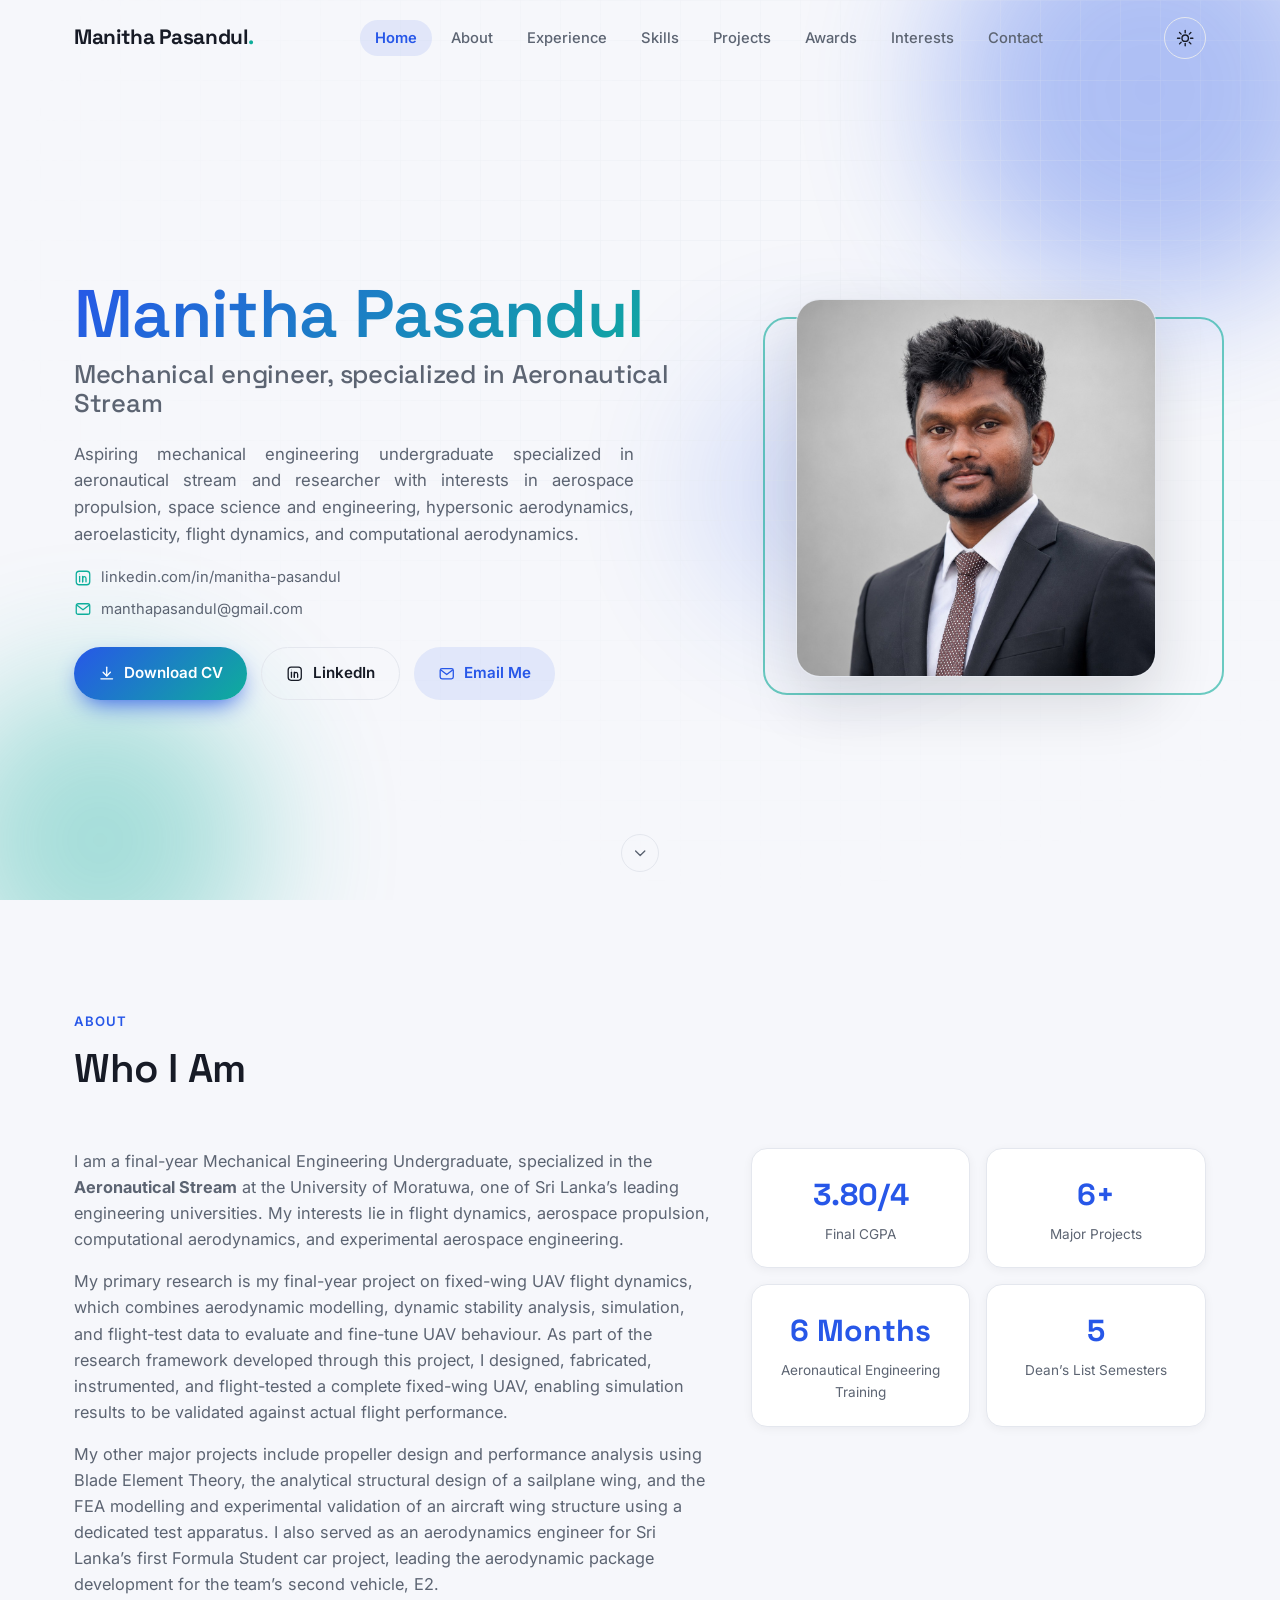
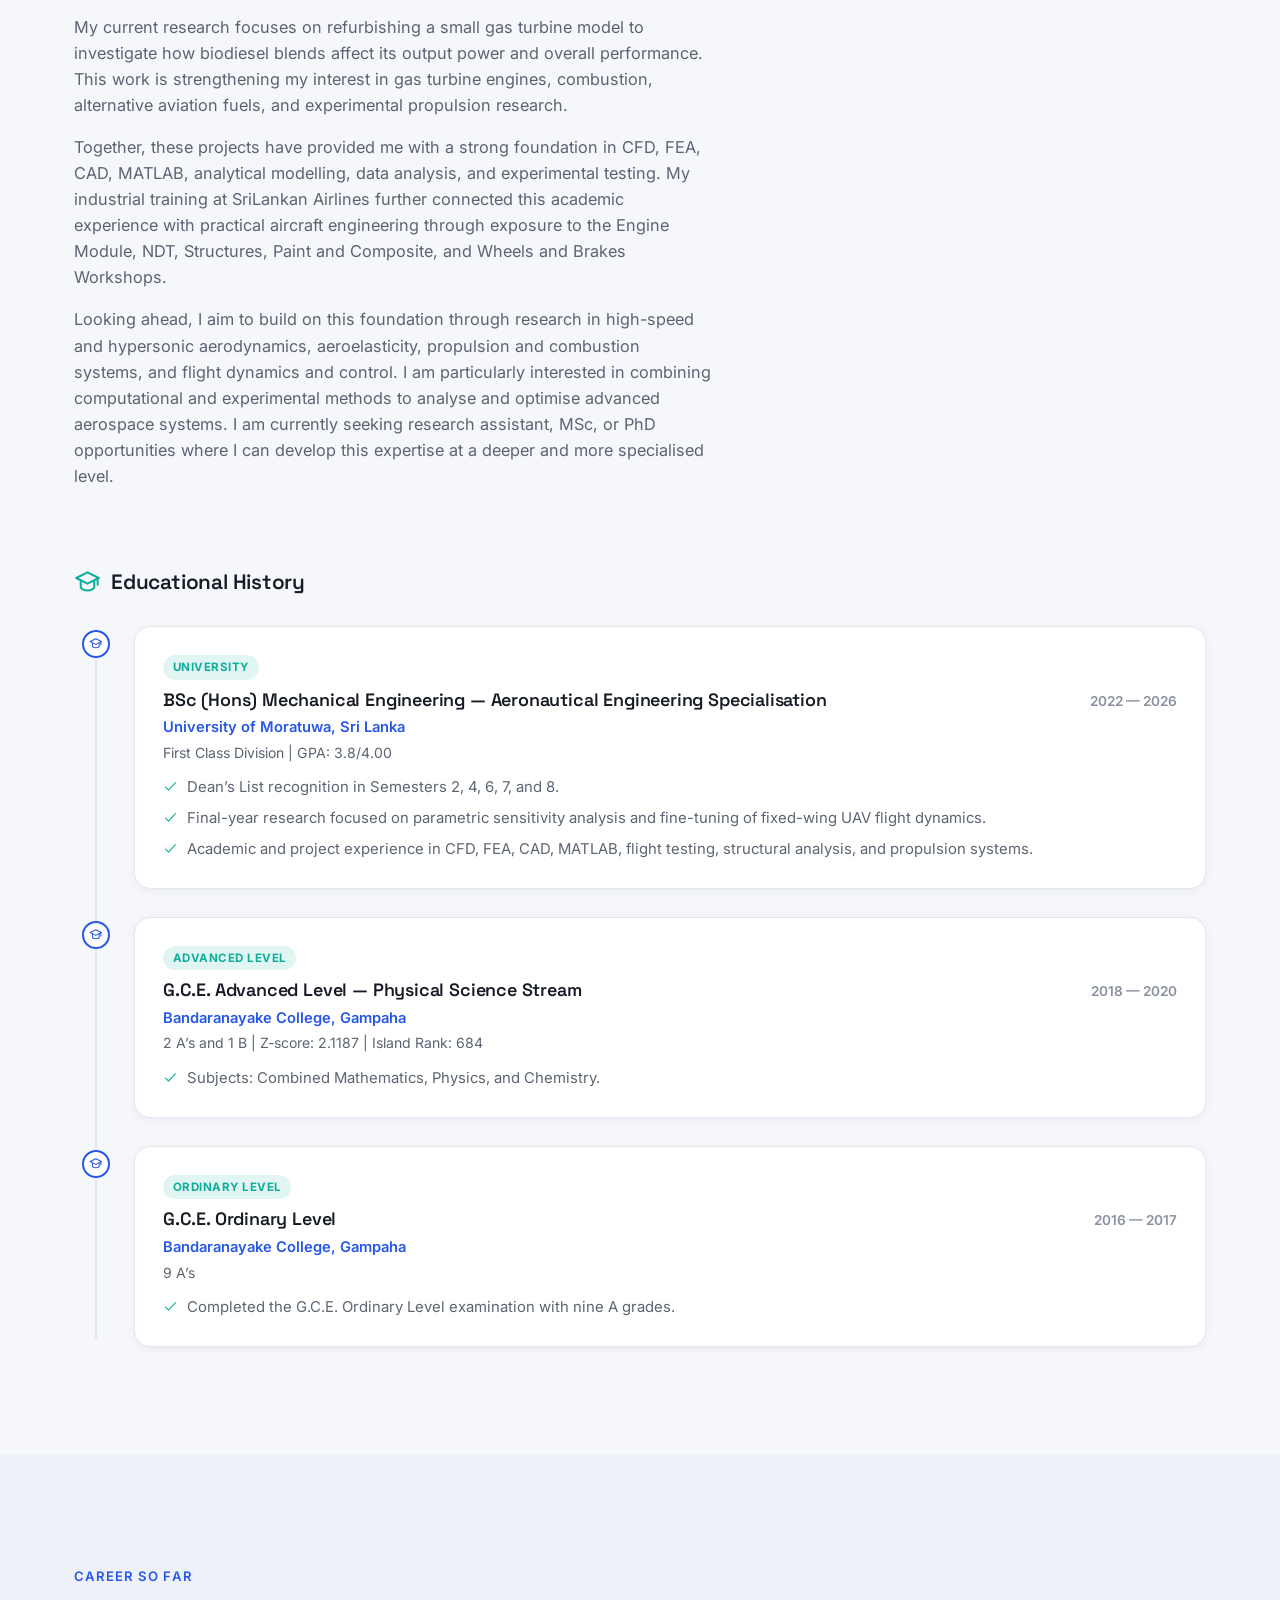
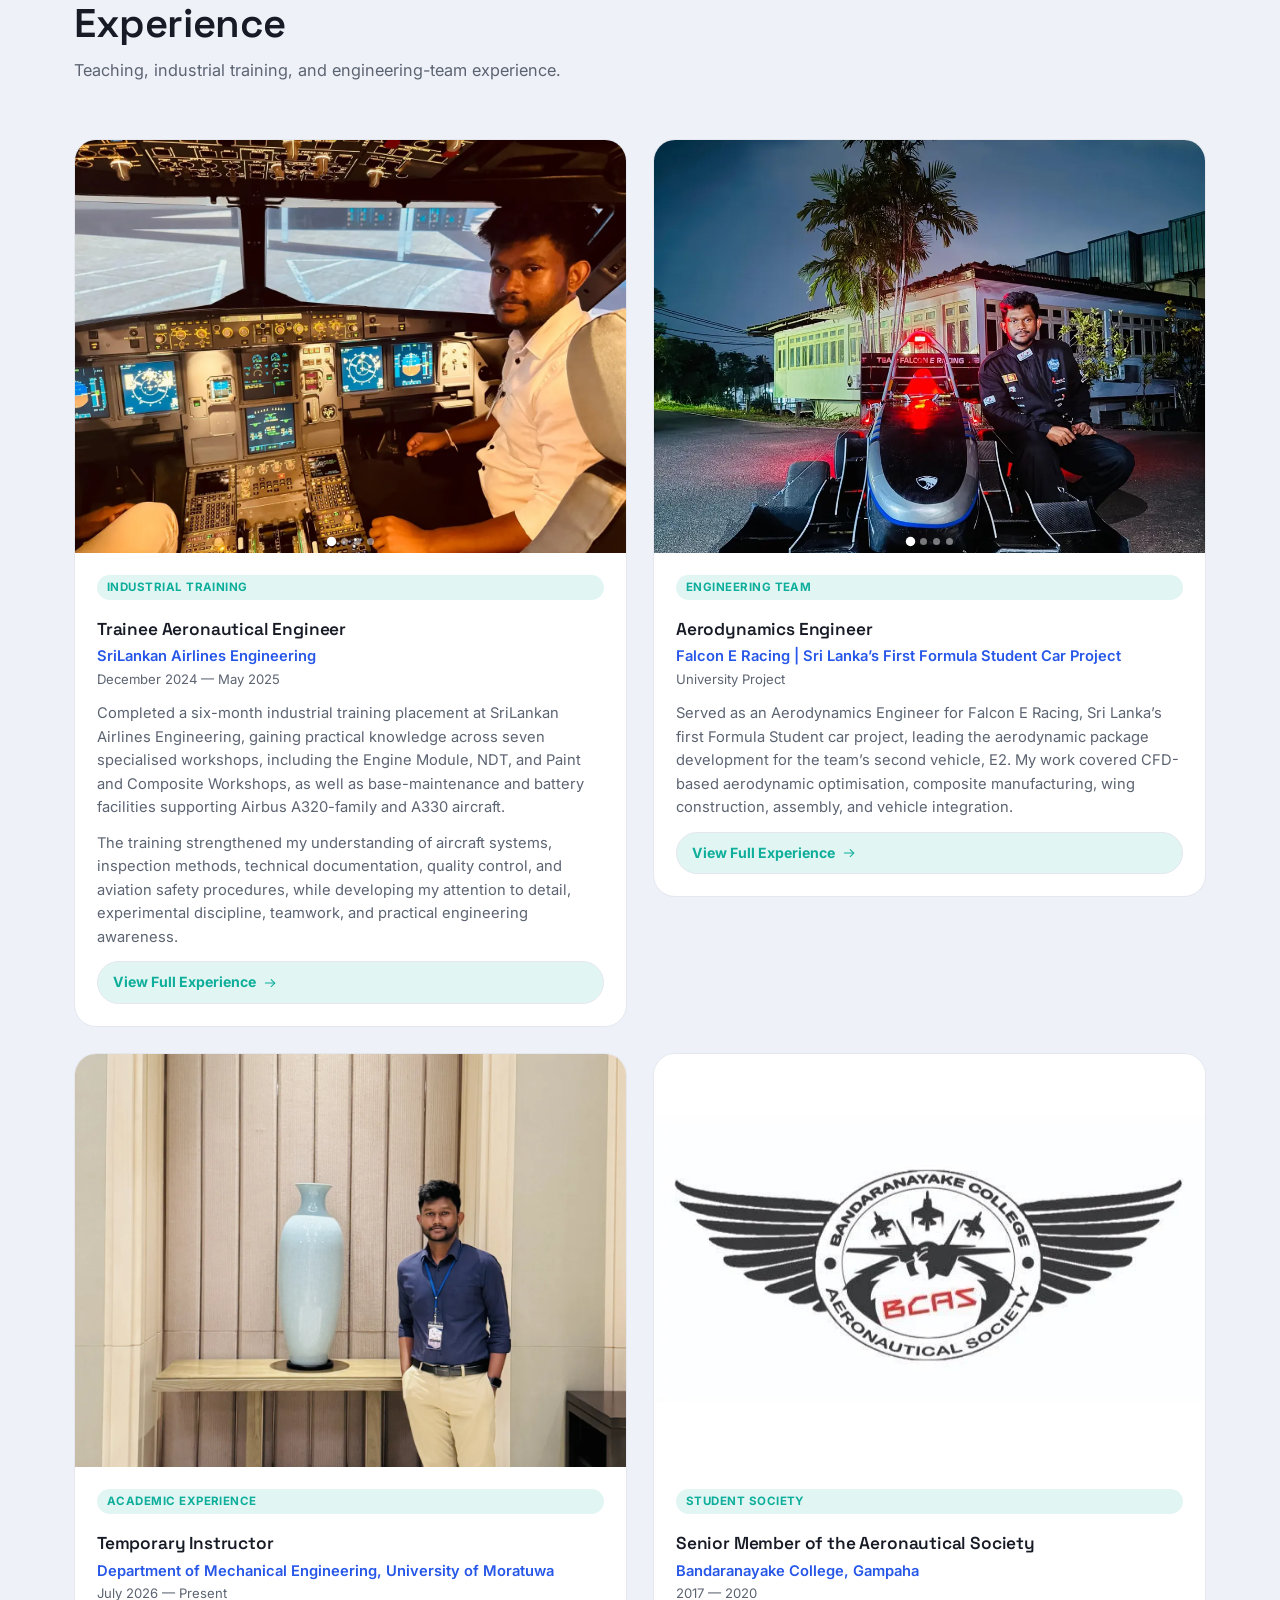
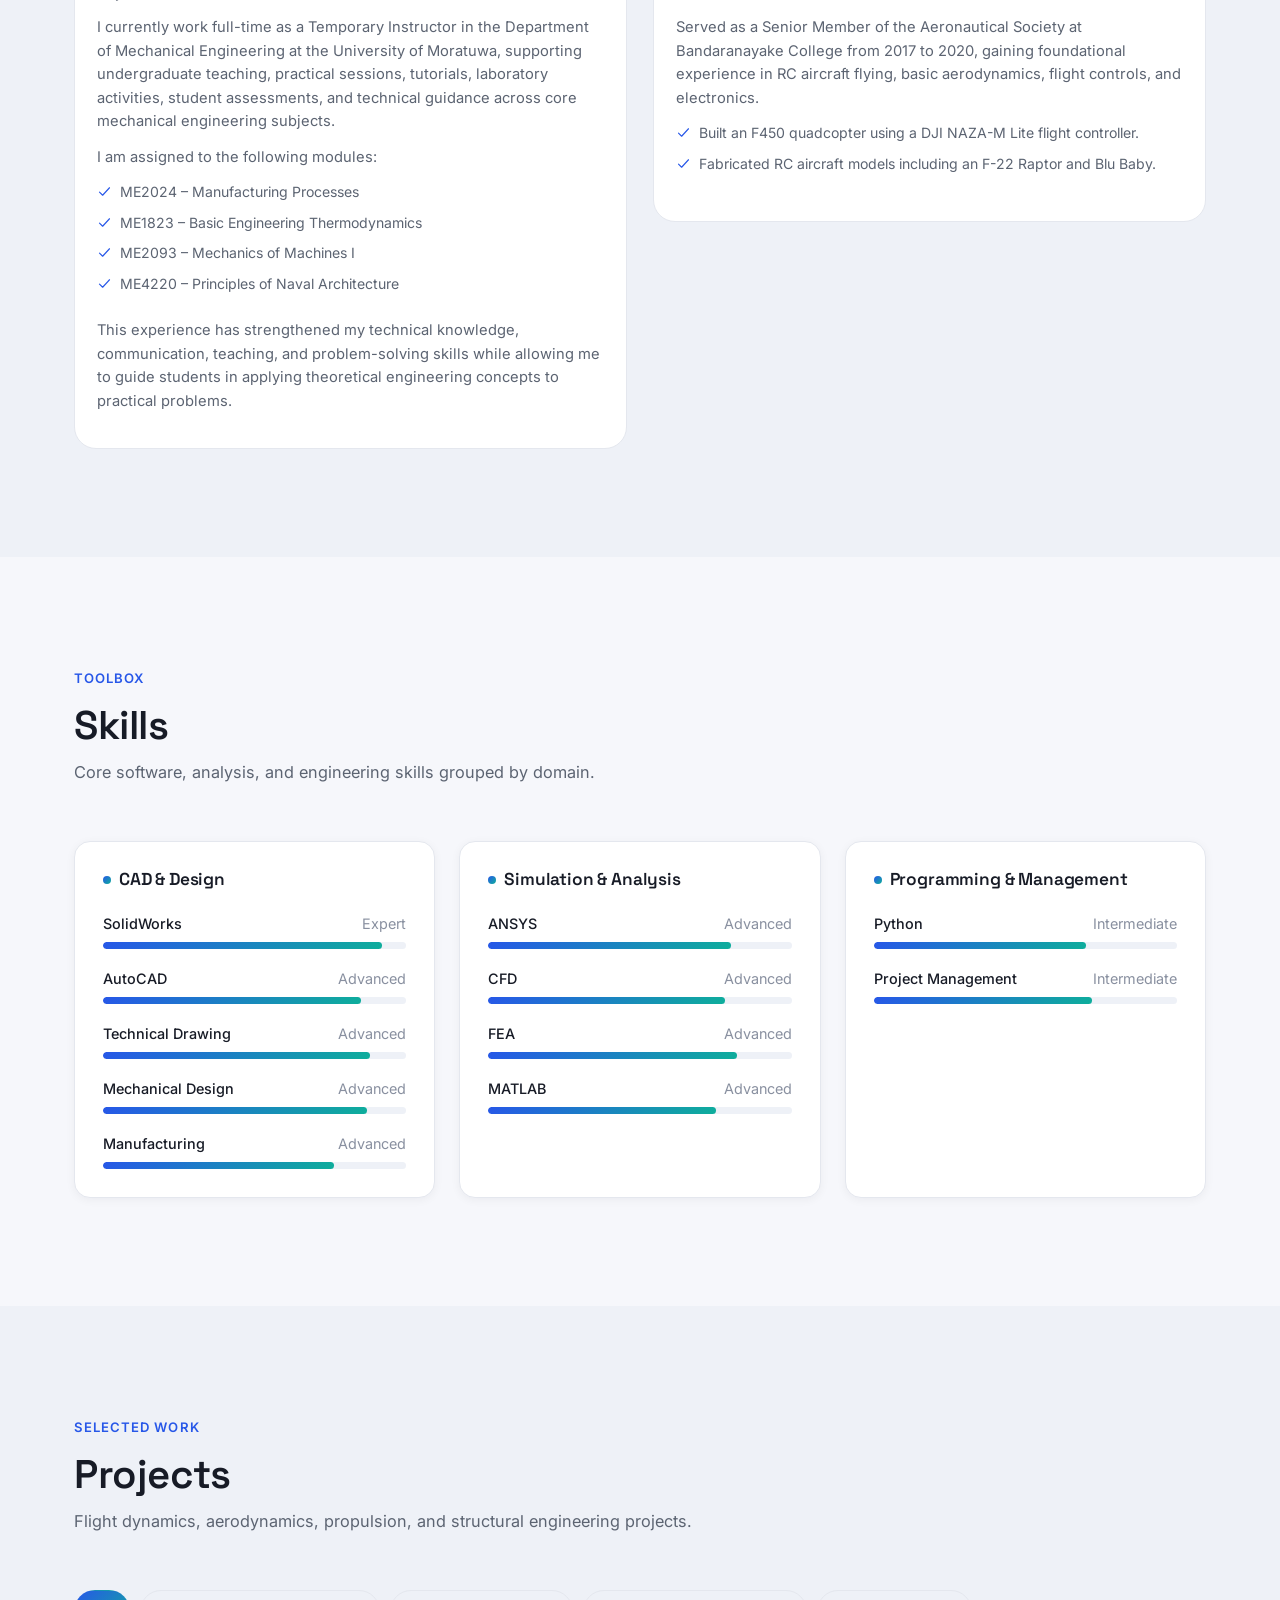
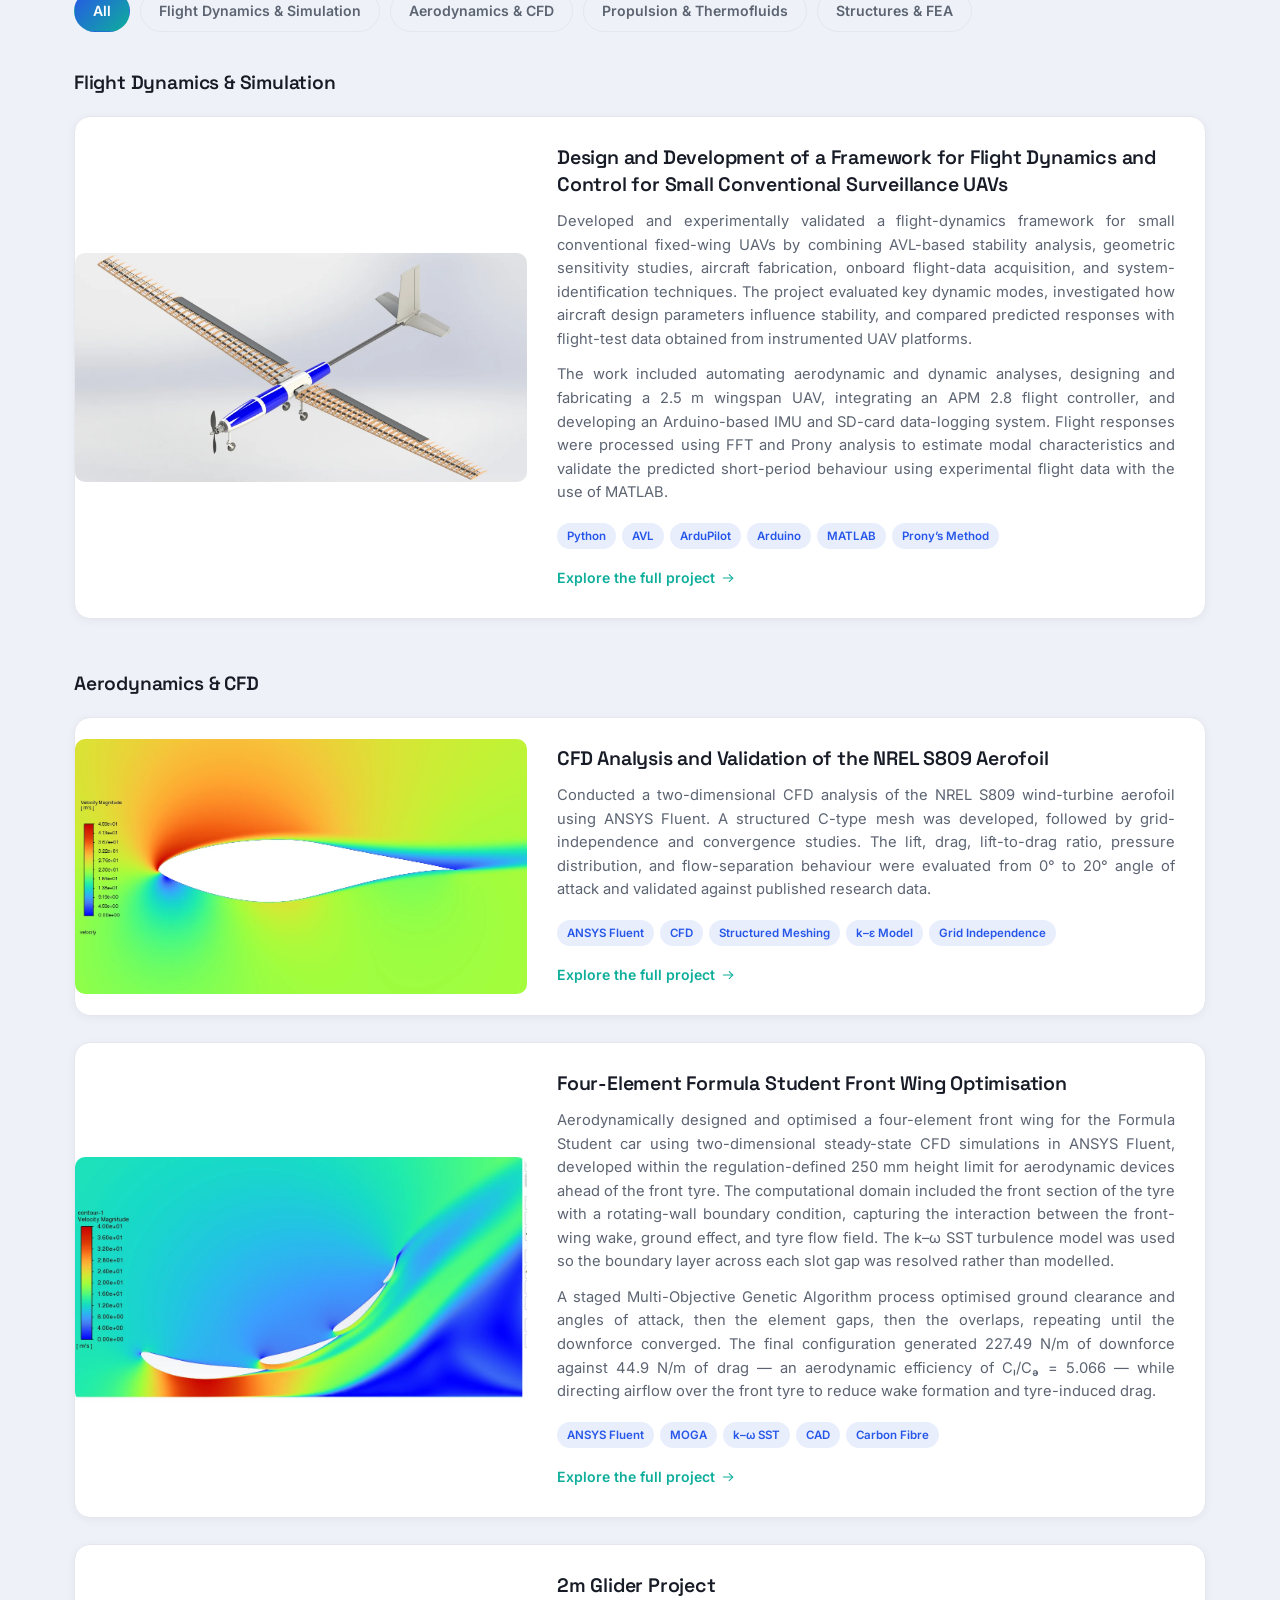
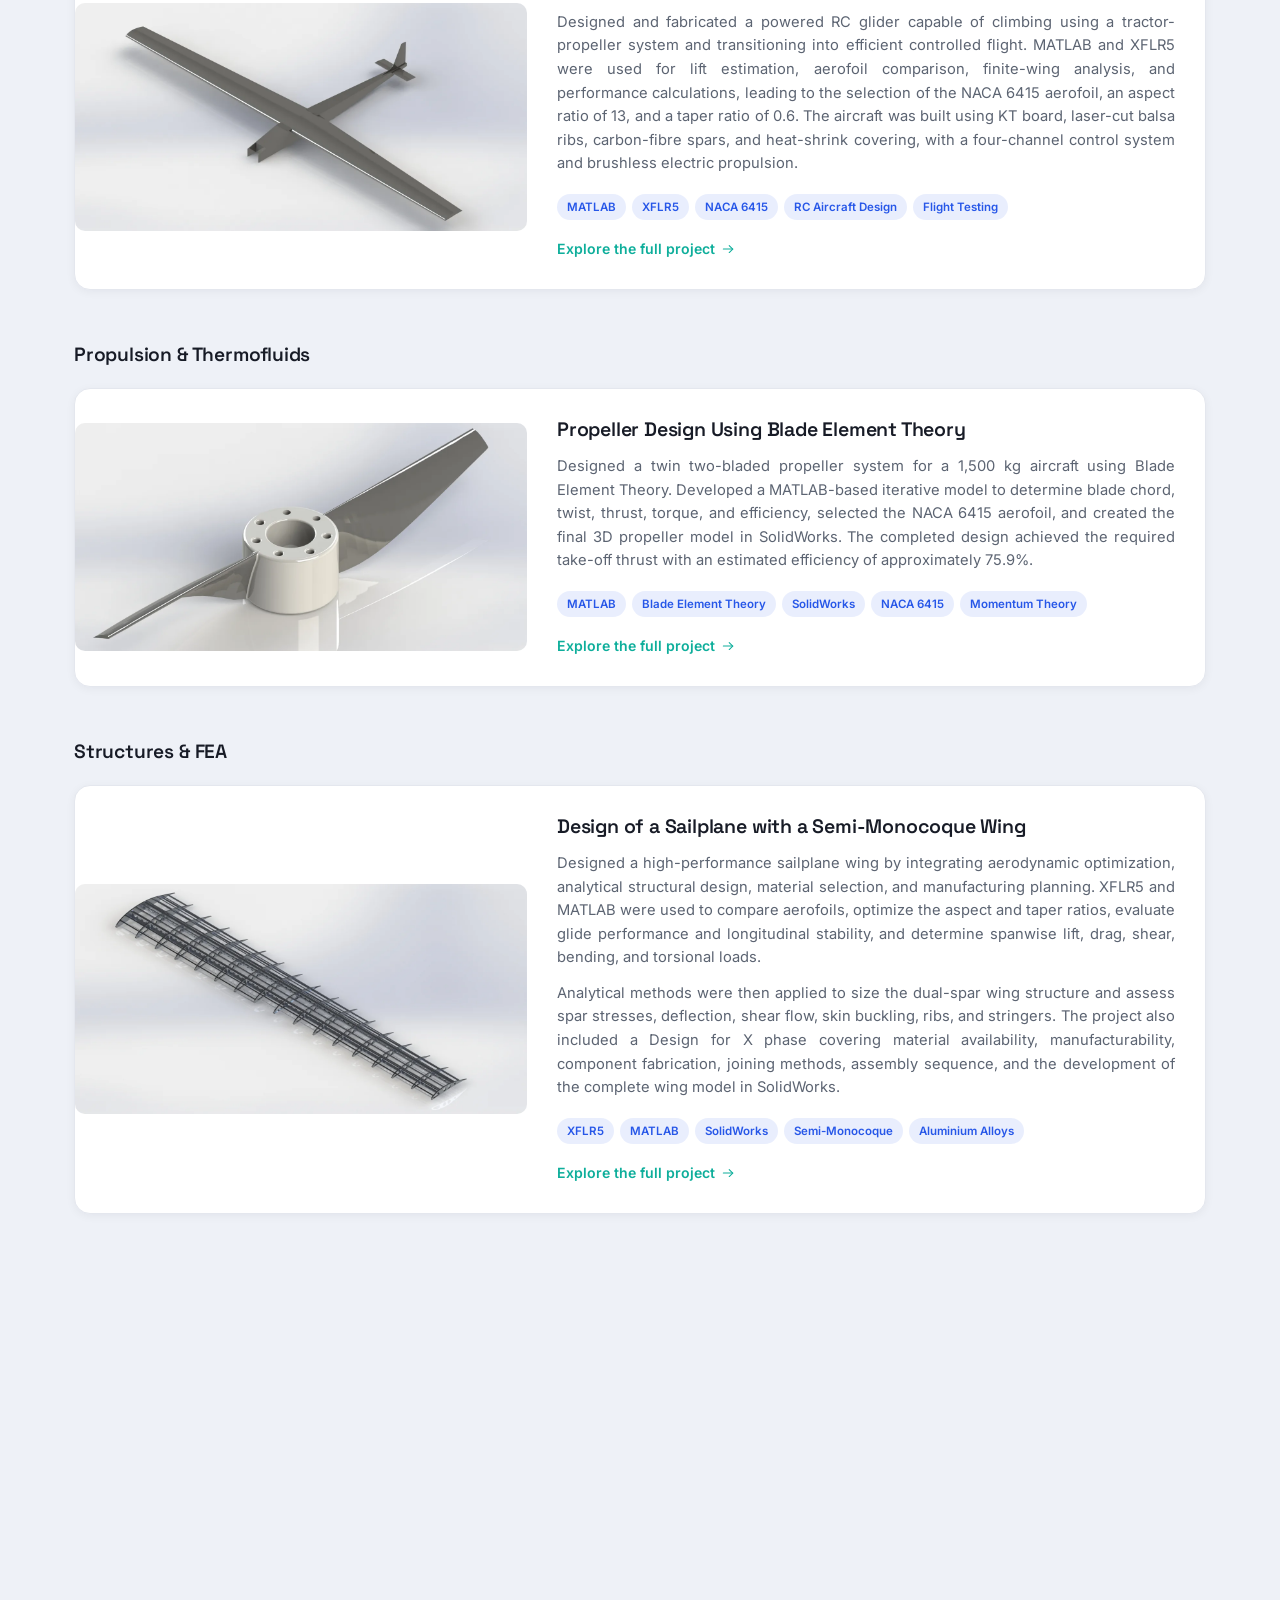
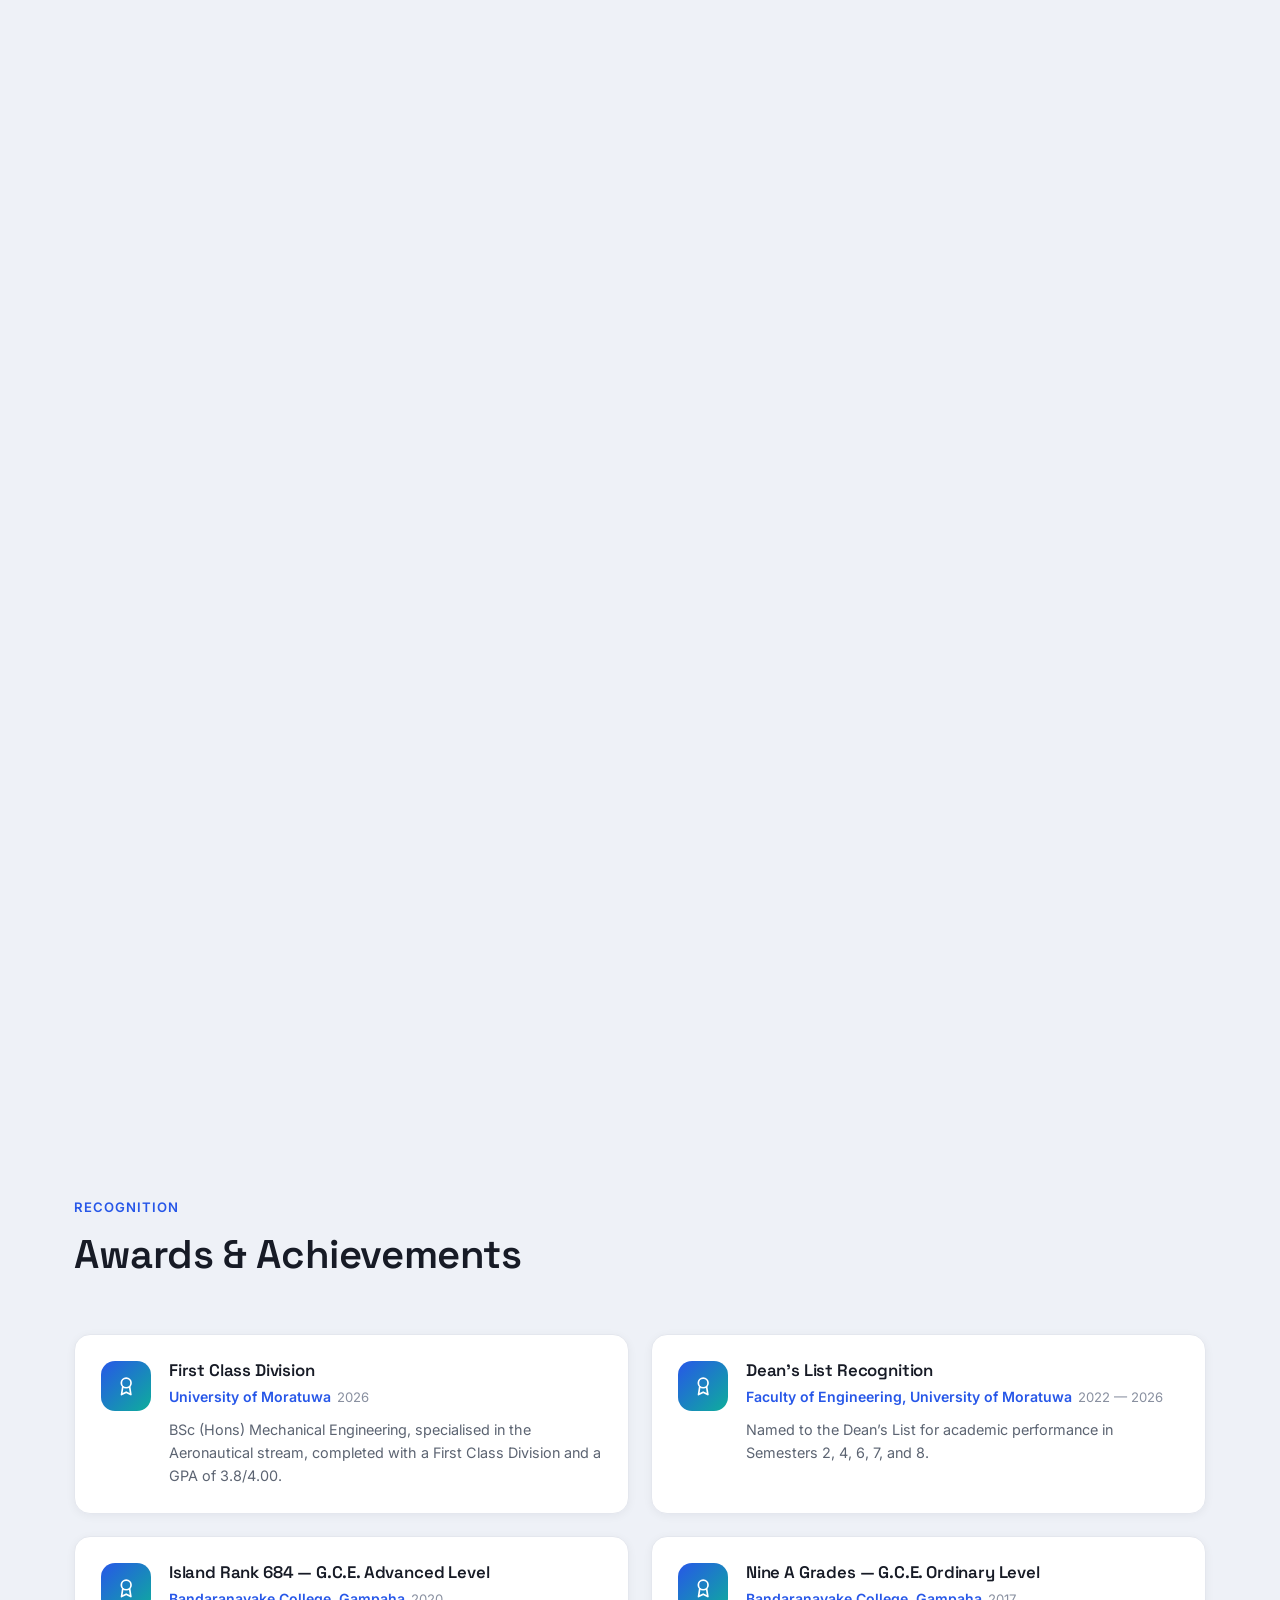
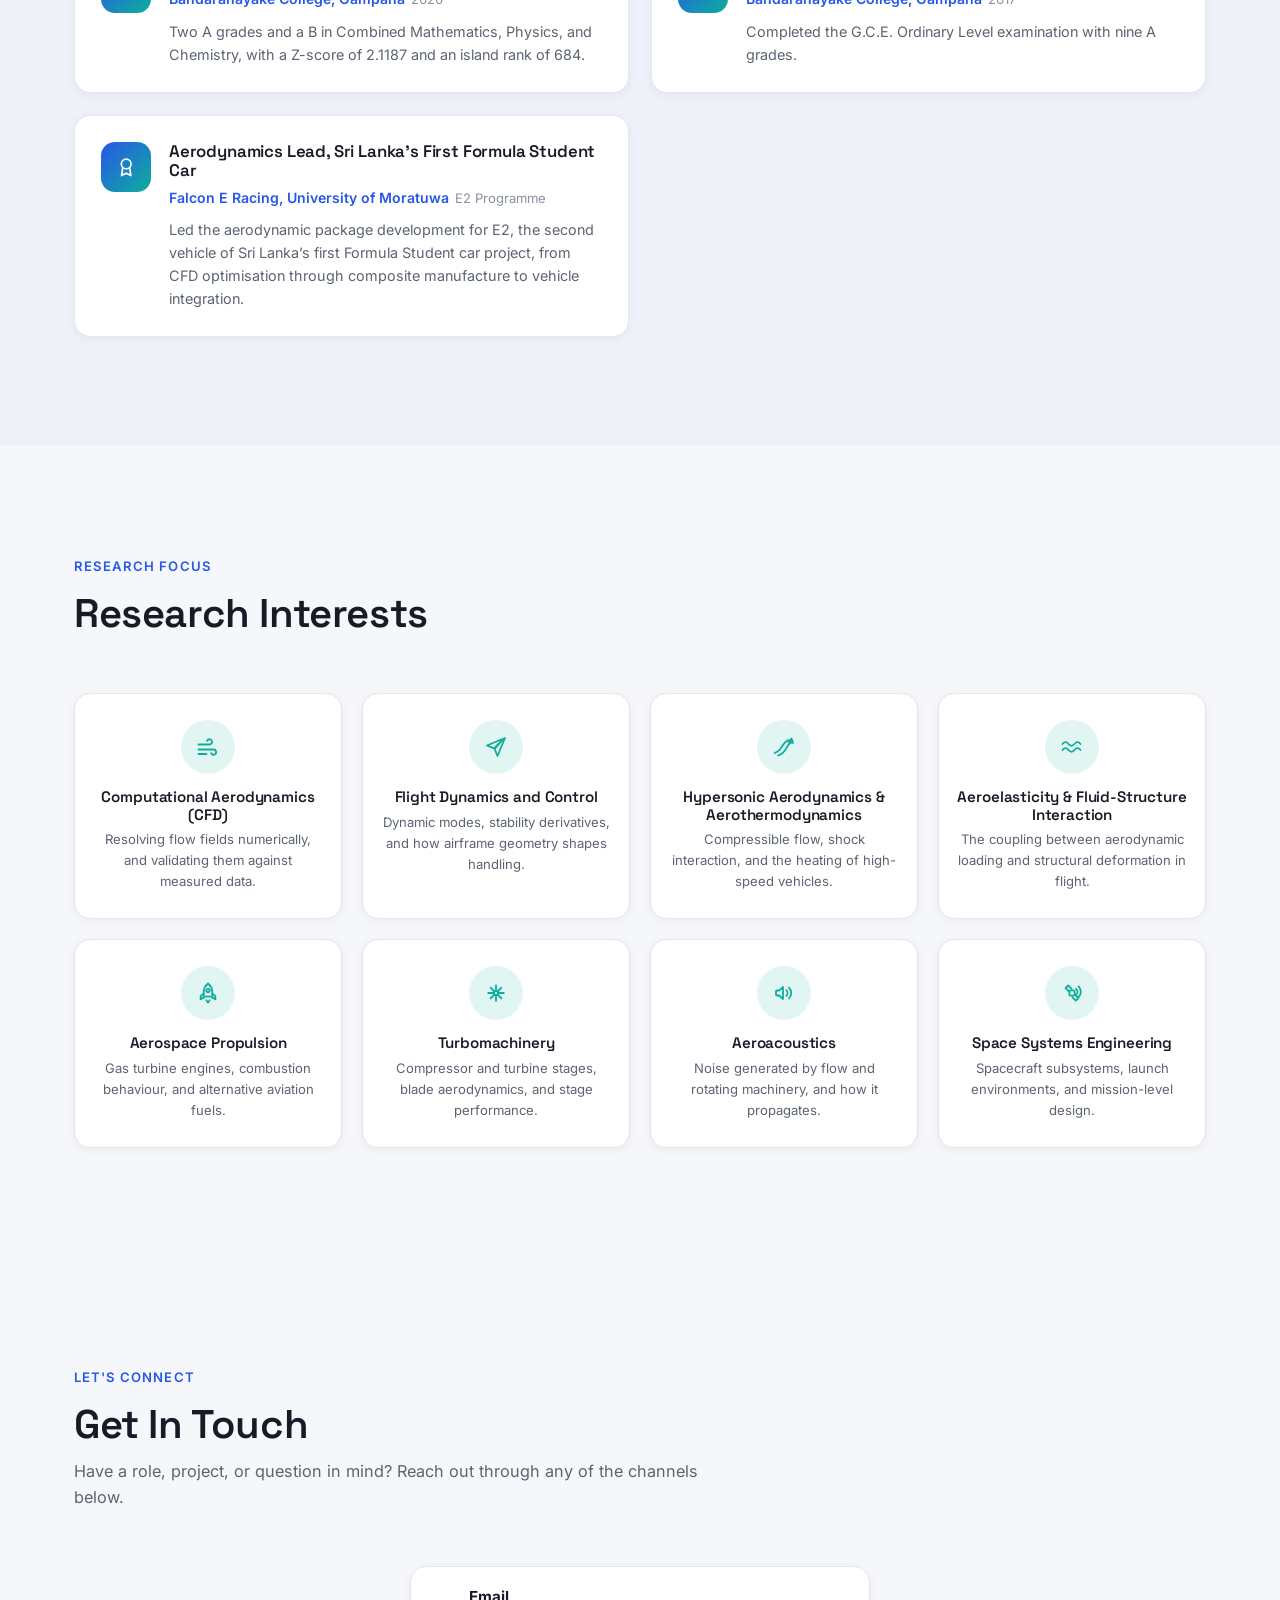
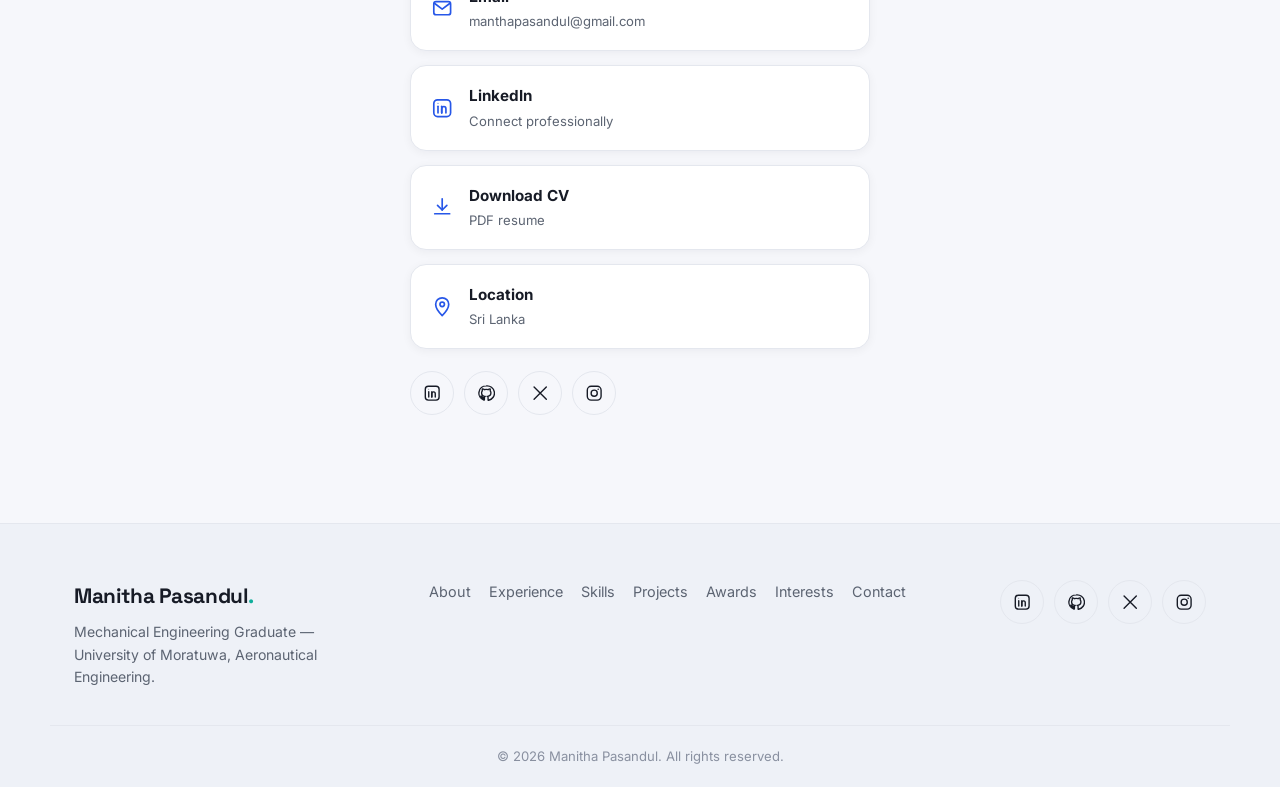
==== commit fcad0284: "Cache-bust the CV link so the latest PDF is always fetched Co-Authored-By: Claude Sonnet 5.5 <norepl" ====
--- a/index.html
+++ b/index.html
@@ -11,7 +11,7 @@
 <link rel="preconnect" href="https://fonts.gstatic.com" crossorigin />
 <link href="https://fonts.googleapis.com/css2?family=Space+Grotesk:wght@500;600;700&family=Inter:wght@400;500;600;700&display=swap" rel="stylesheet" />
 
-<link rel="stylesheet" href="css/style.css?v=51">
+<link rel="stylesheet" href="css/style.css?v=52">
 <link rel="icon" href="assets/images/favicon.svg" type="image/svg+xml" />
 </head>
 <body>
@@ -339,7 +339,7 @@
   <svg class="icon"><use href="#icon-arrow-up"/></svg>
 </button>
 
-<script src="js/data.js?v=51"></script>
-<script src="js/main.js?v=51"></script>
+<script src="js/data.js?v=52"></script>
+<script src="js/main.js?v=52"></script>
 </body>
 </html>
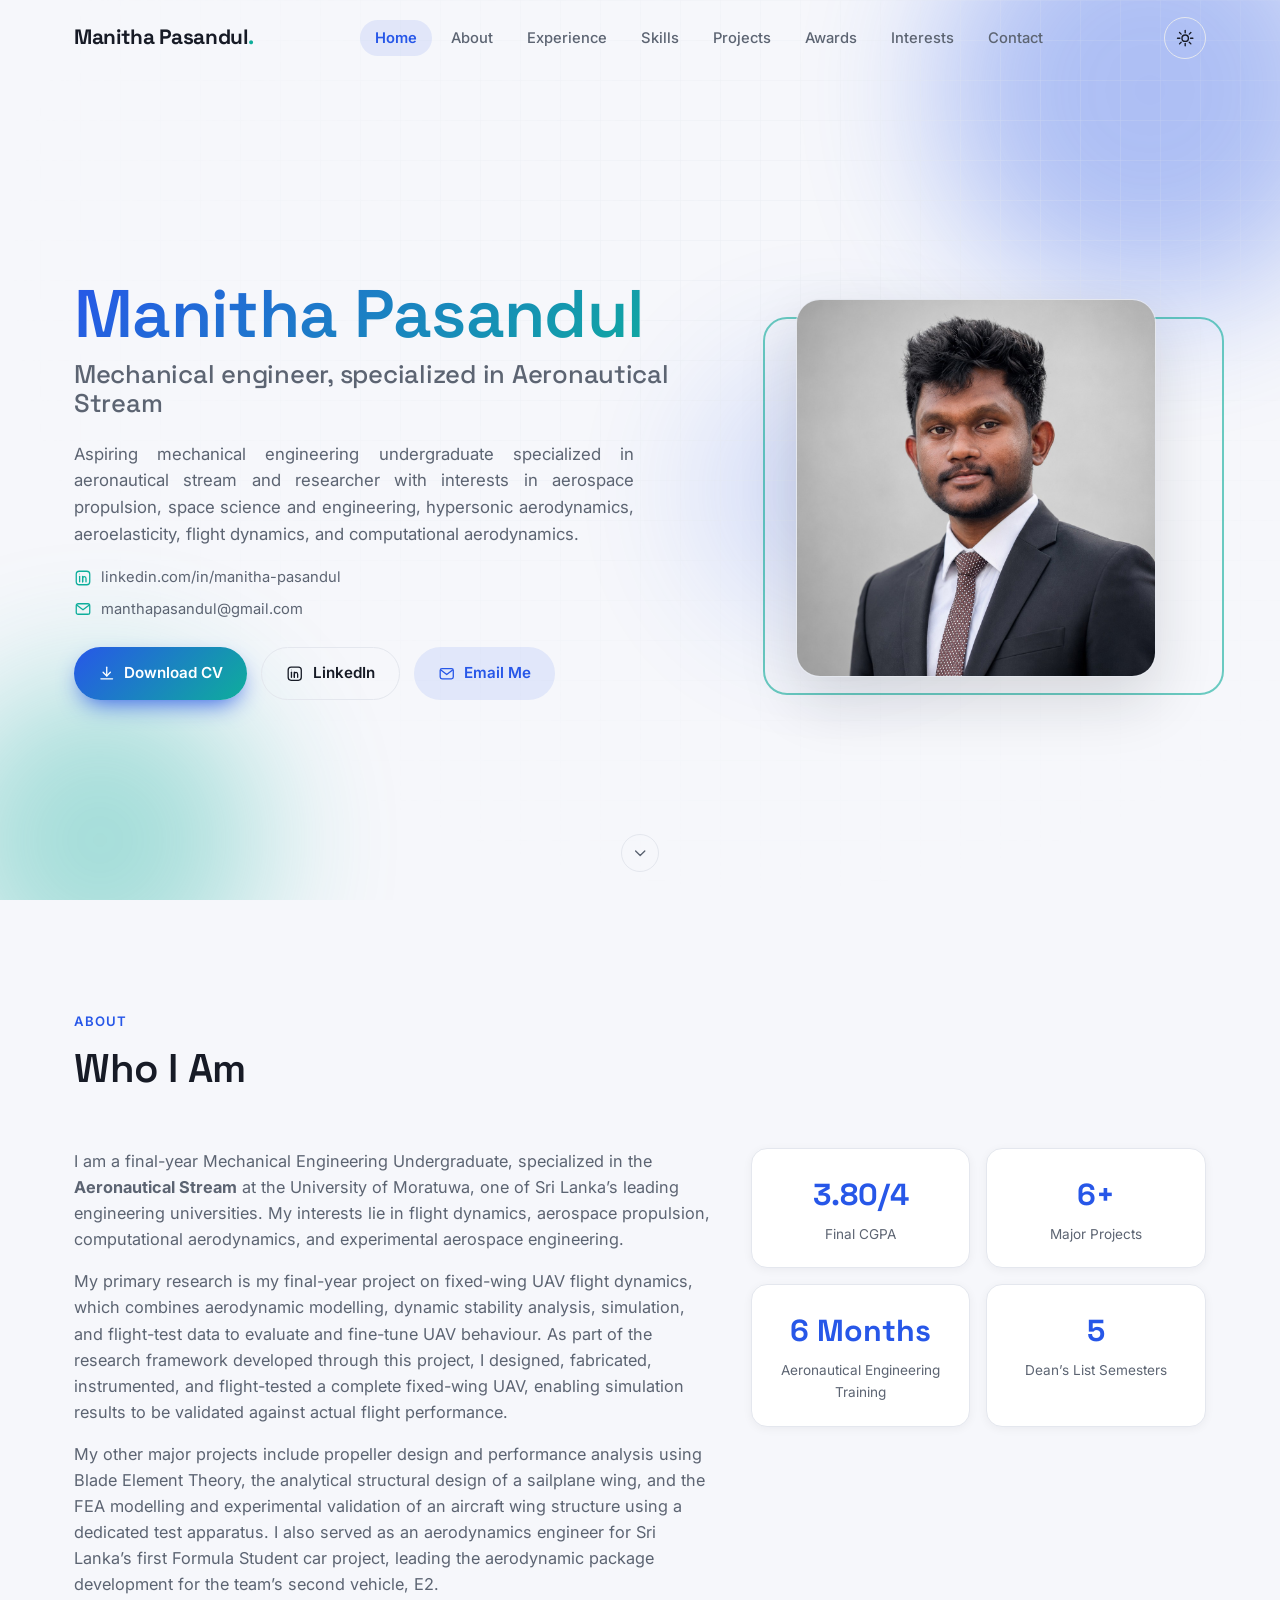
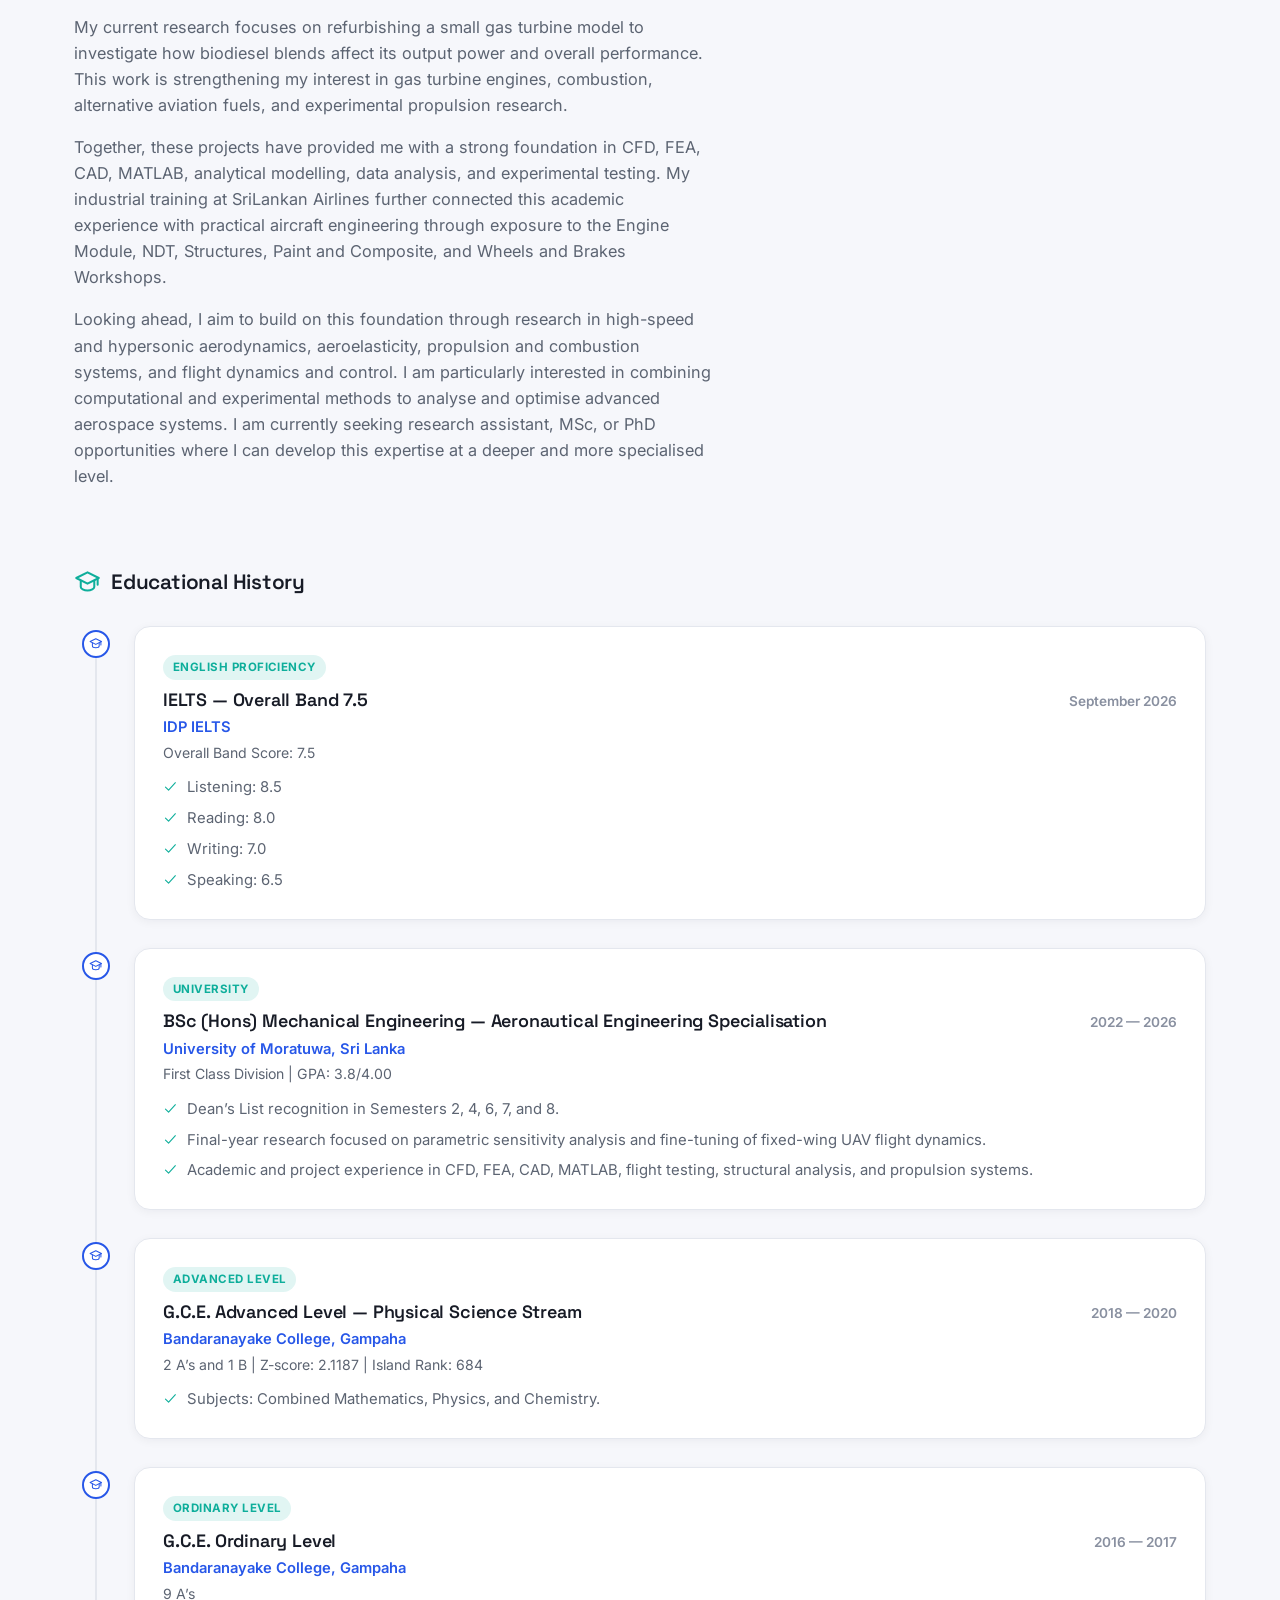
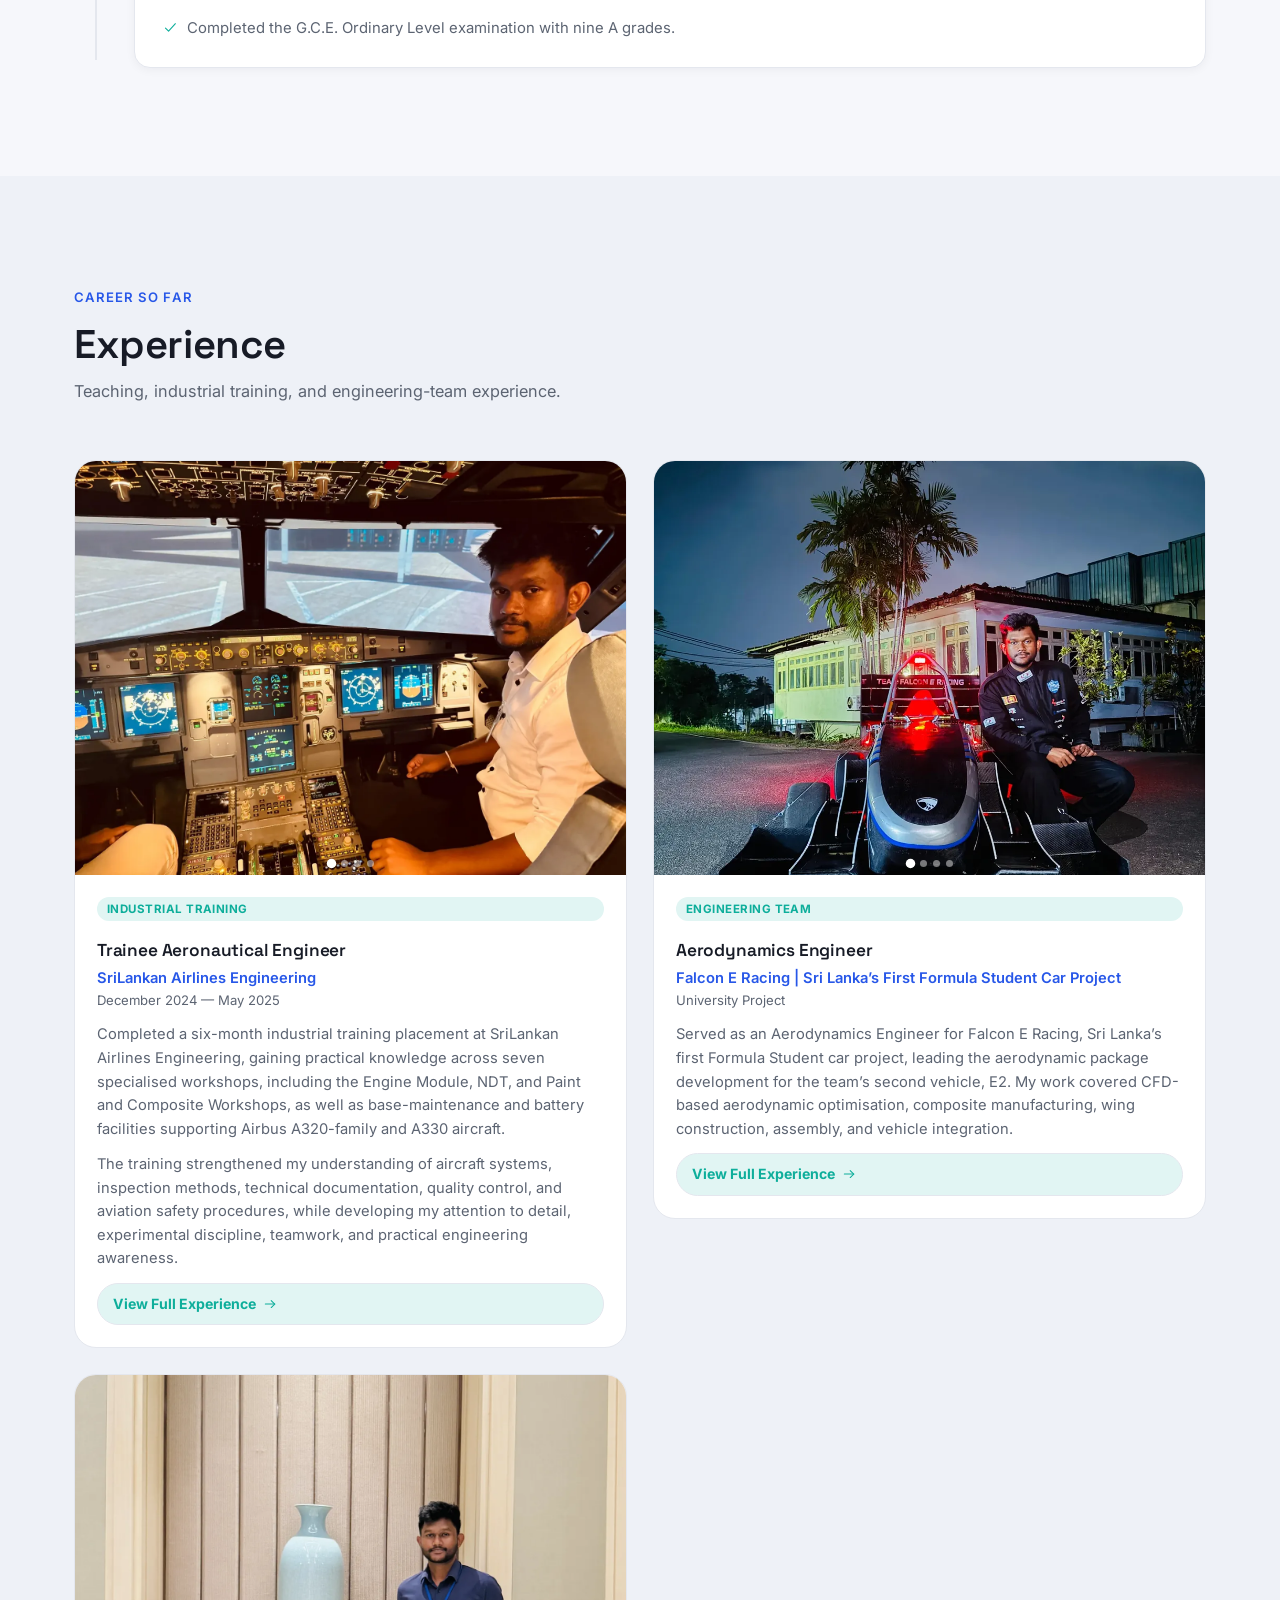
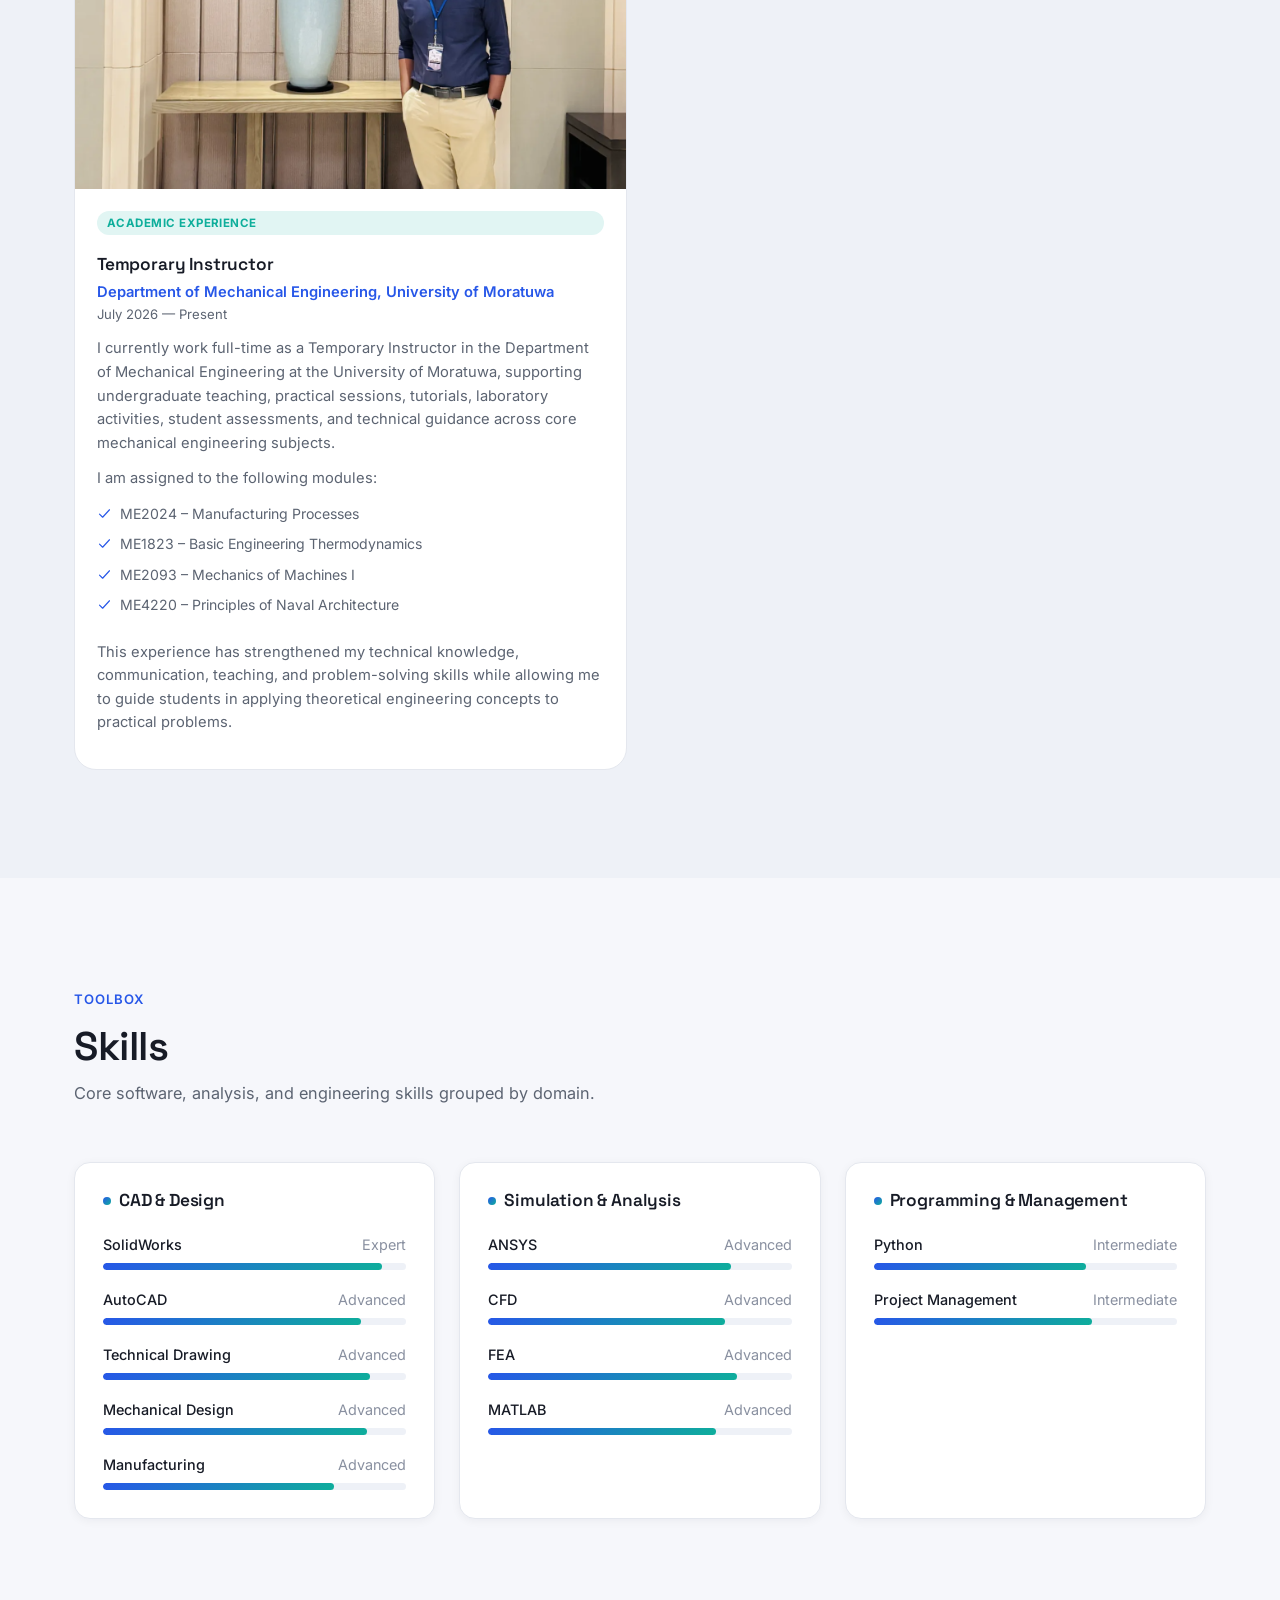
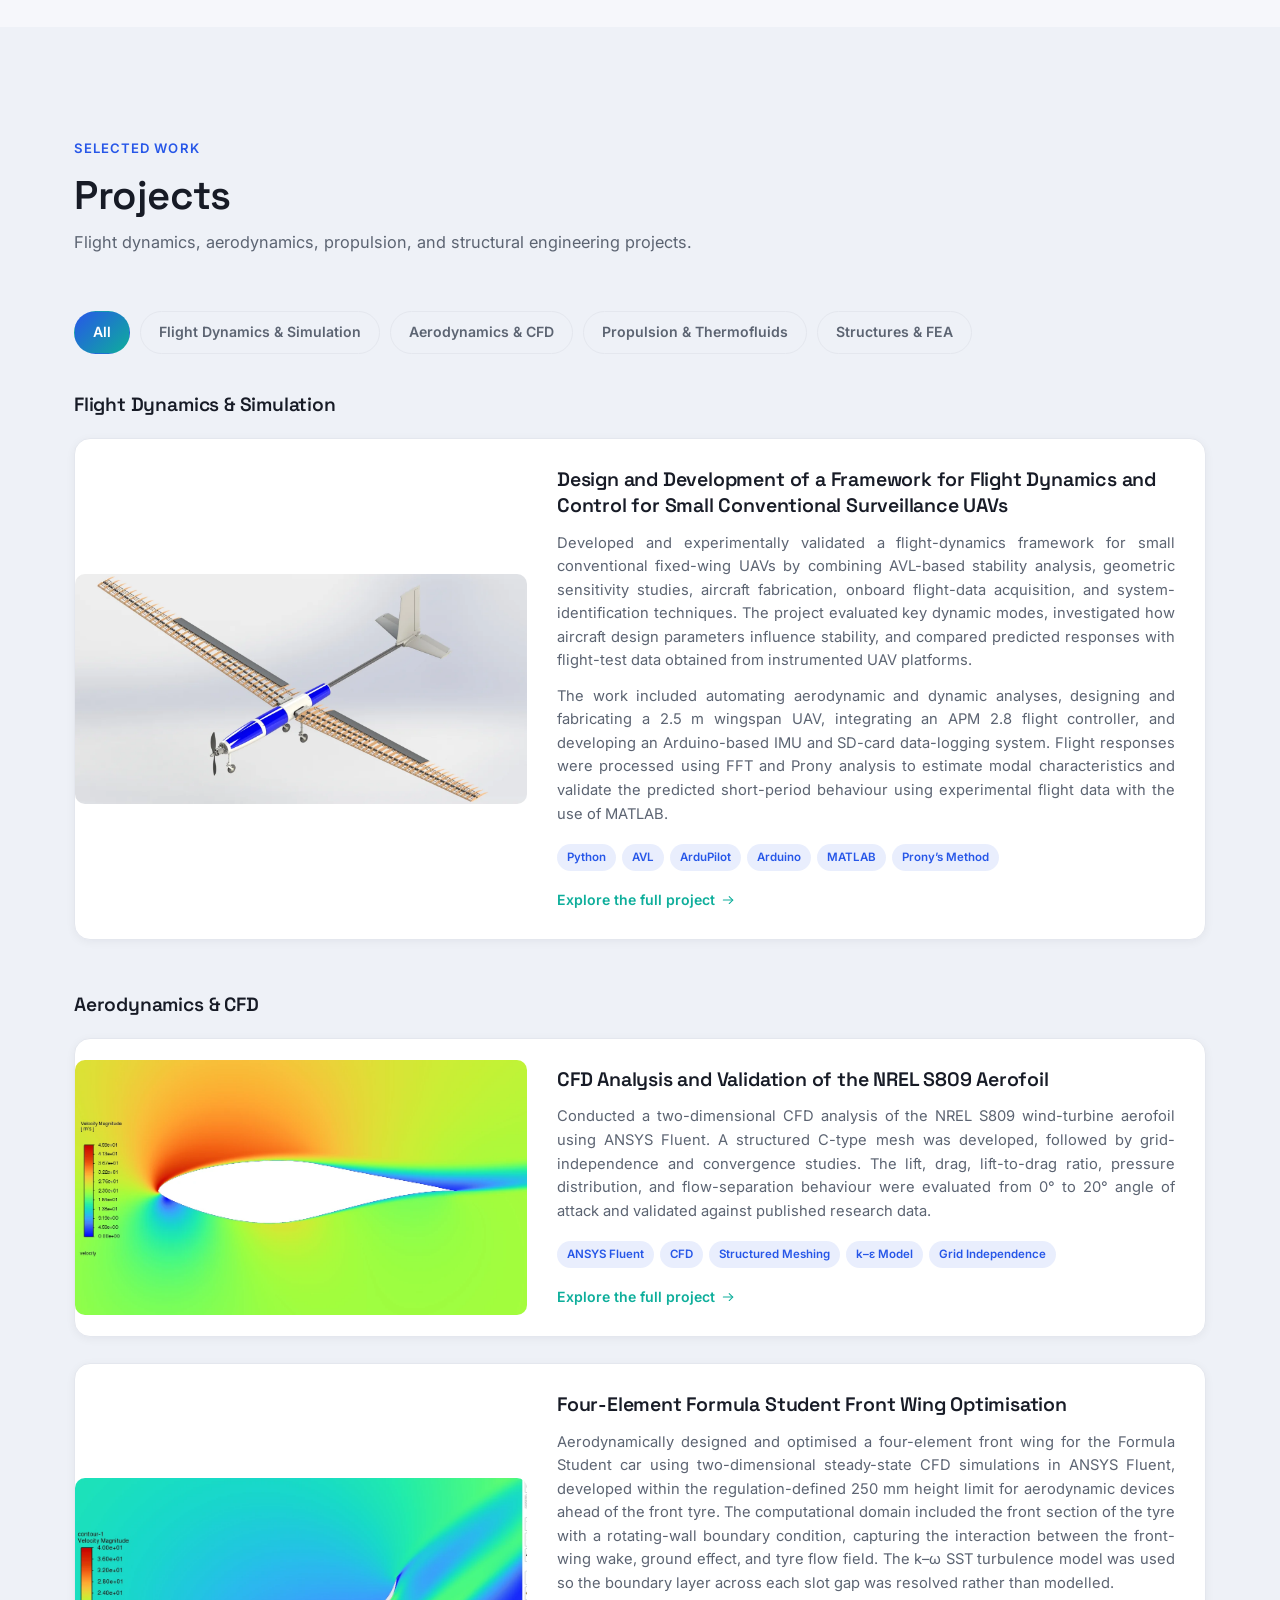
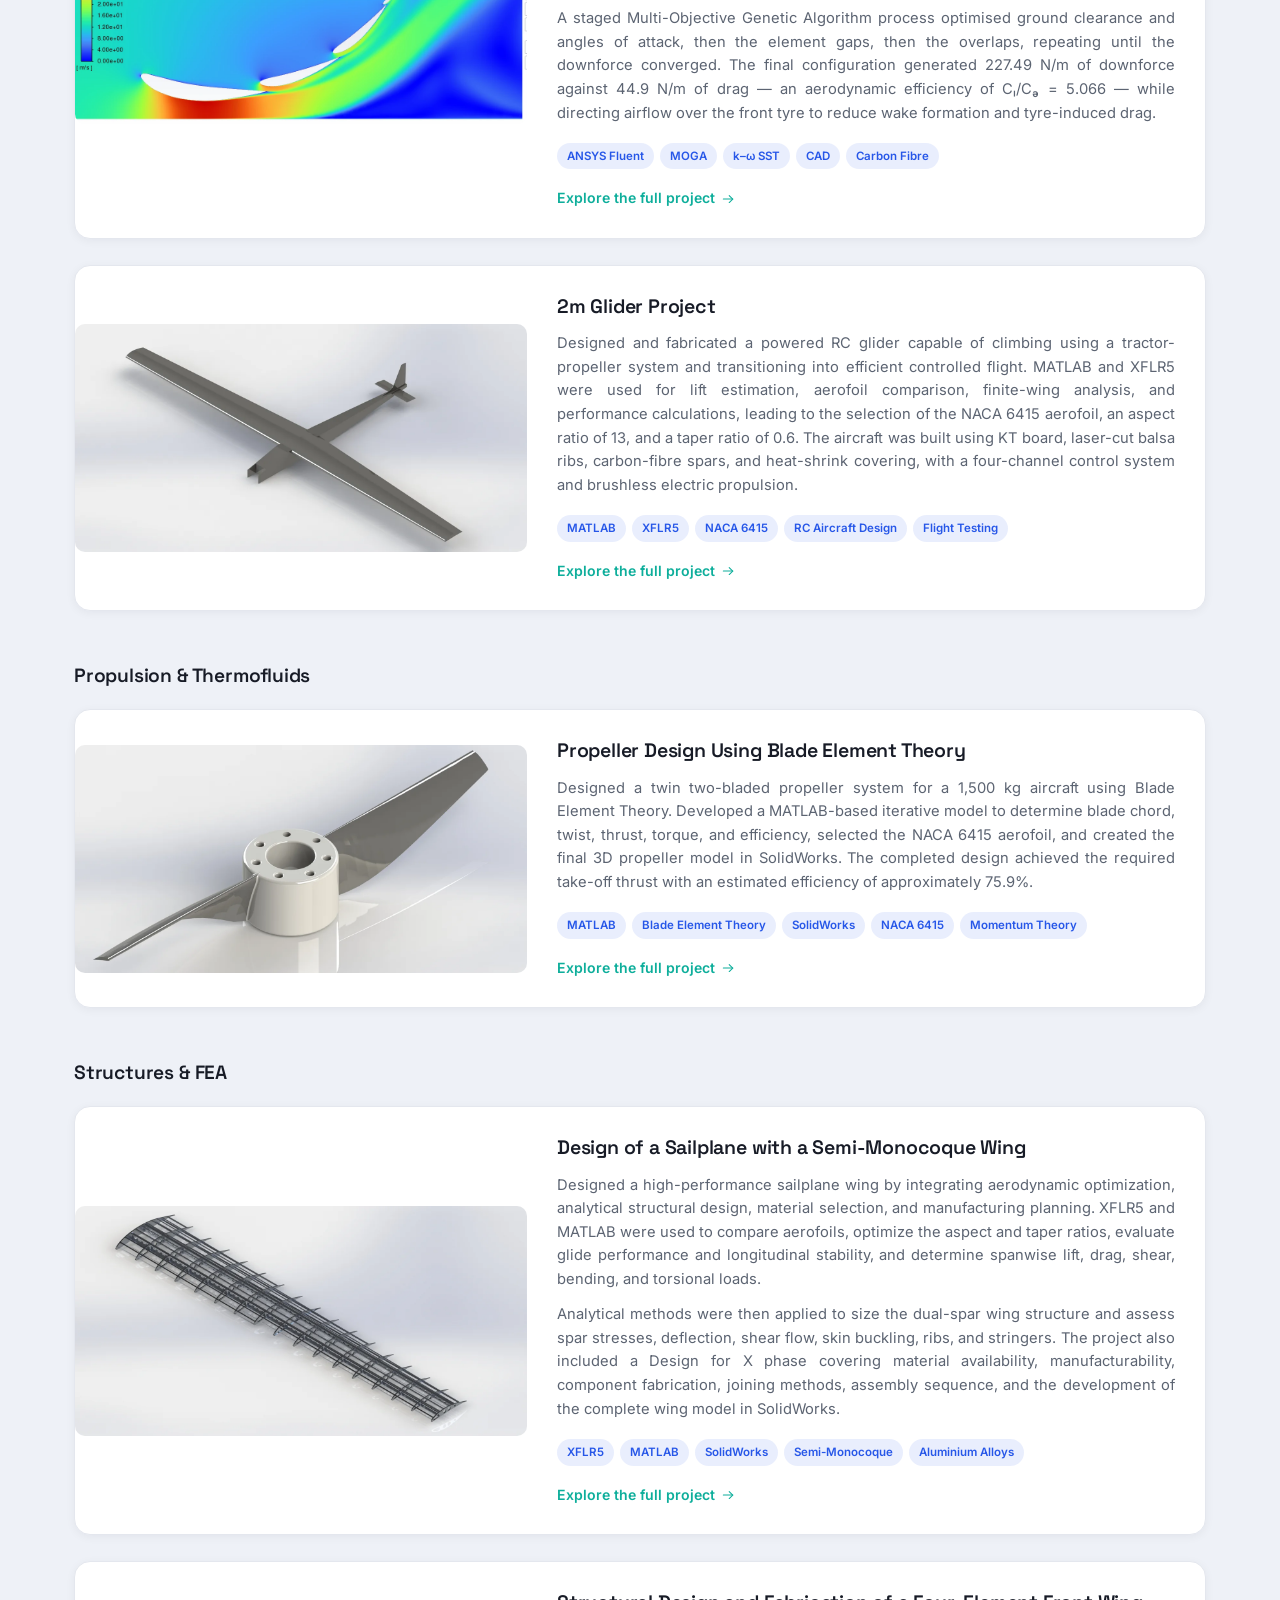
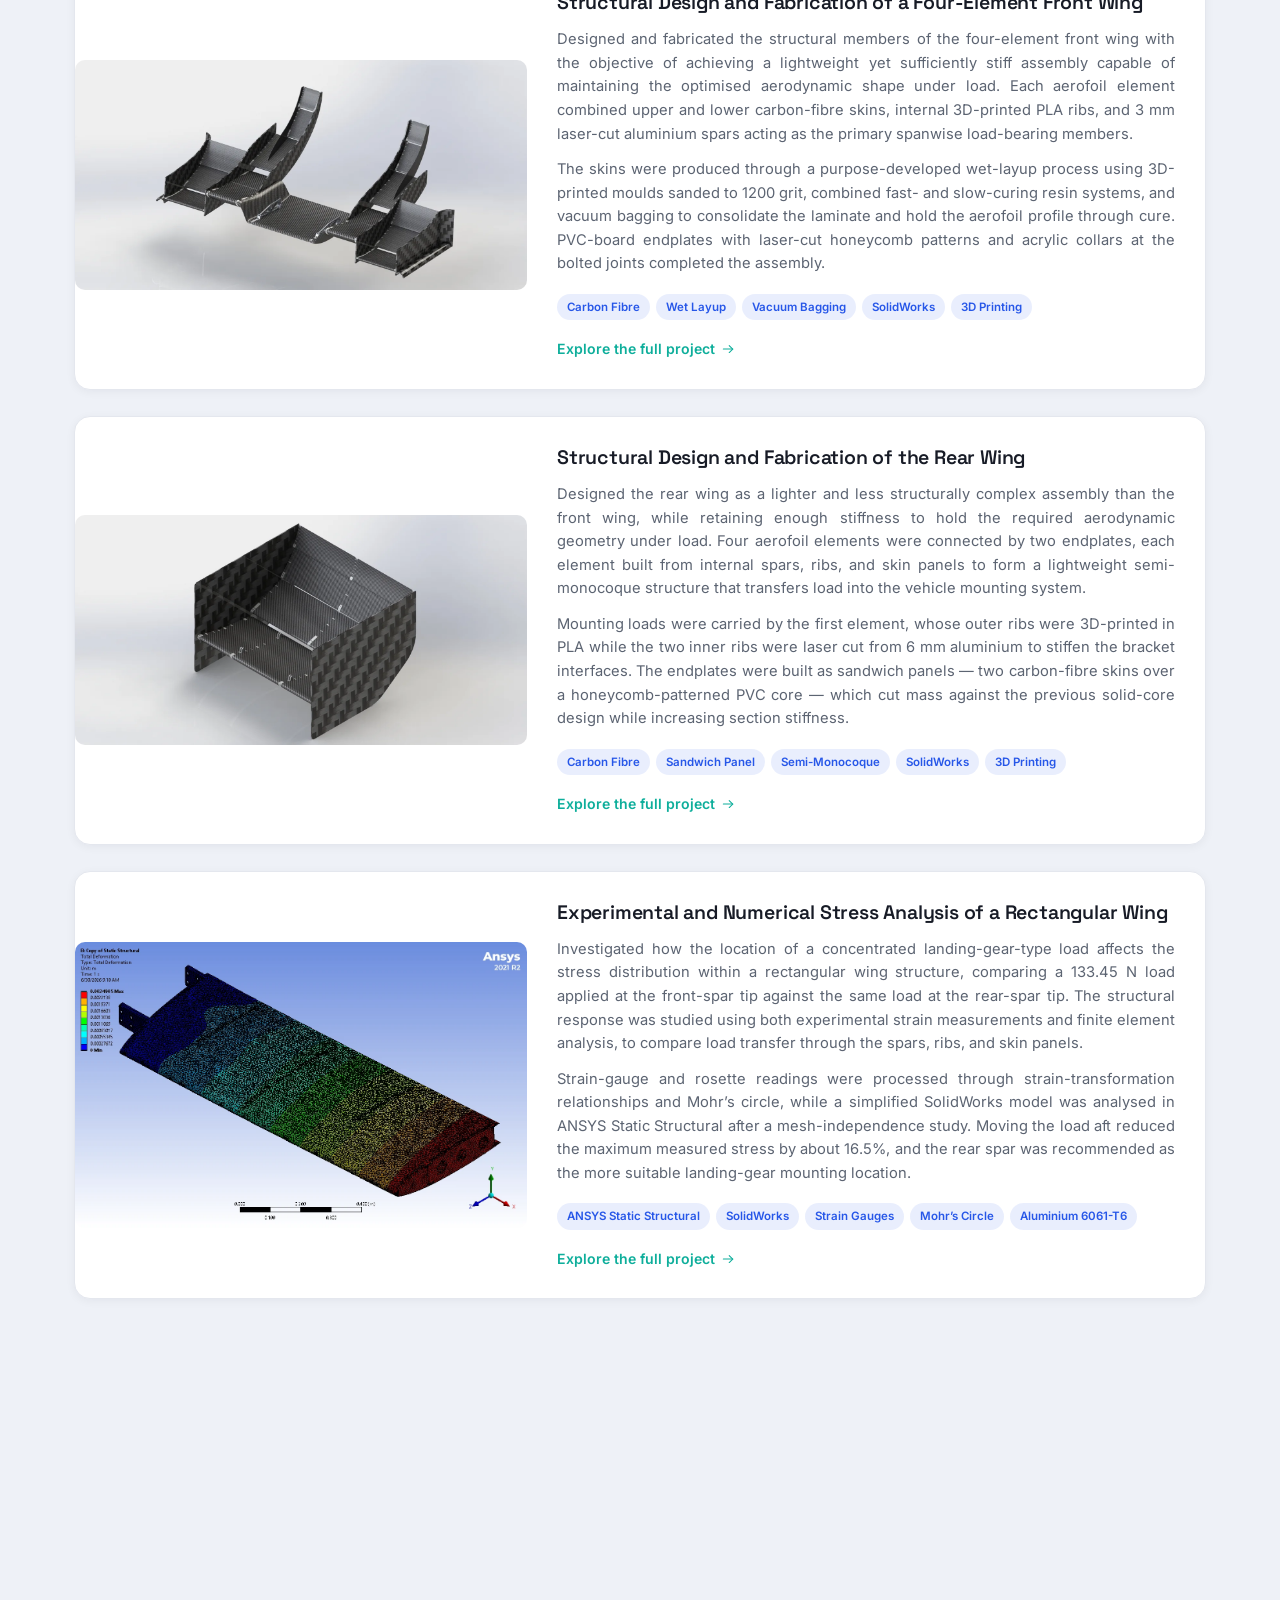
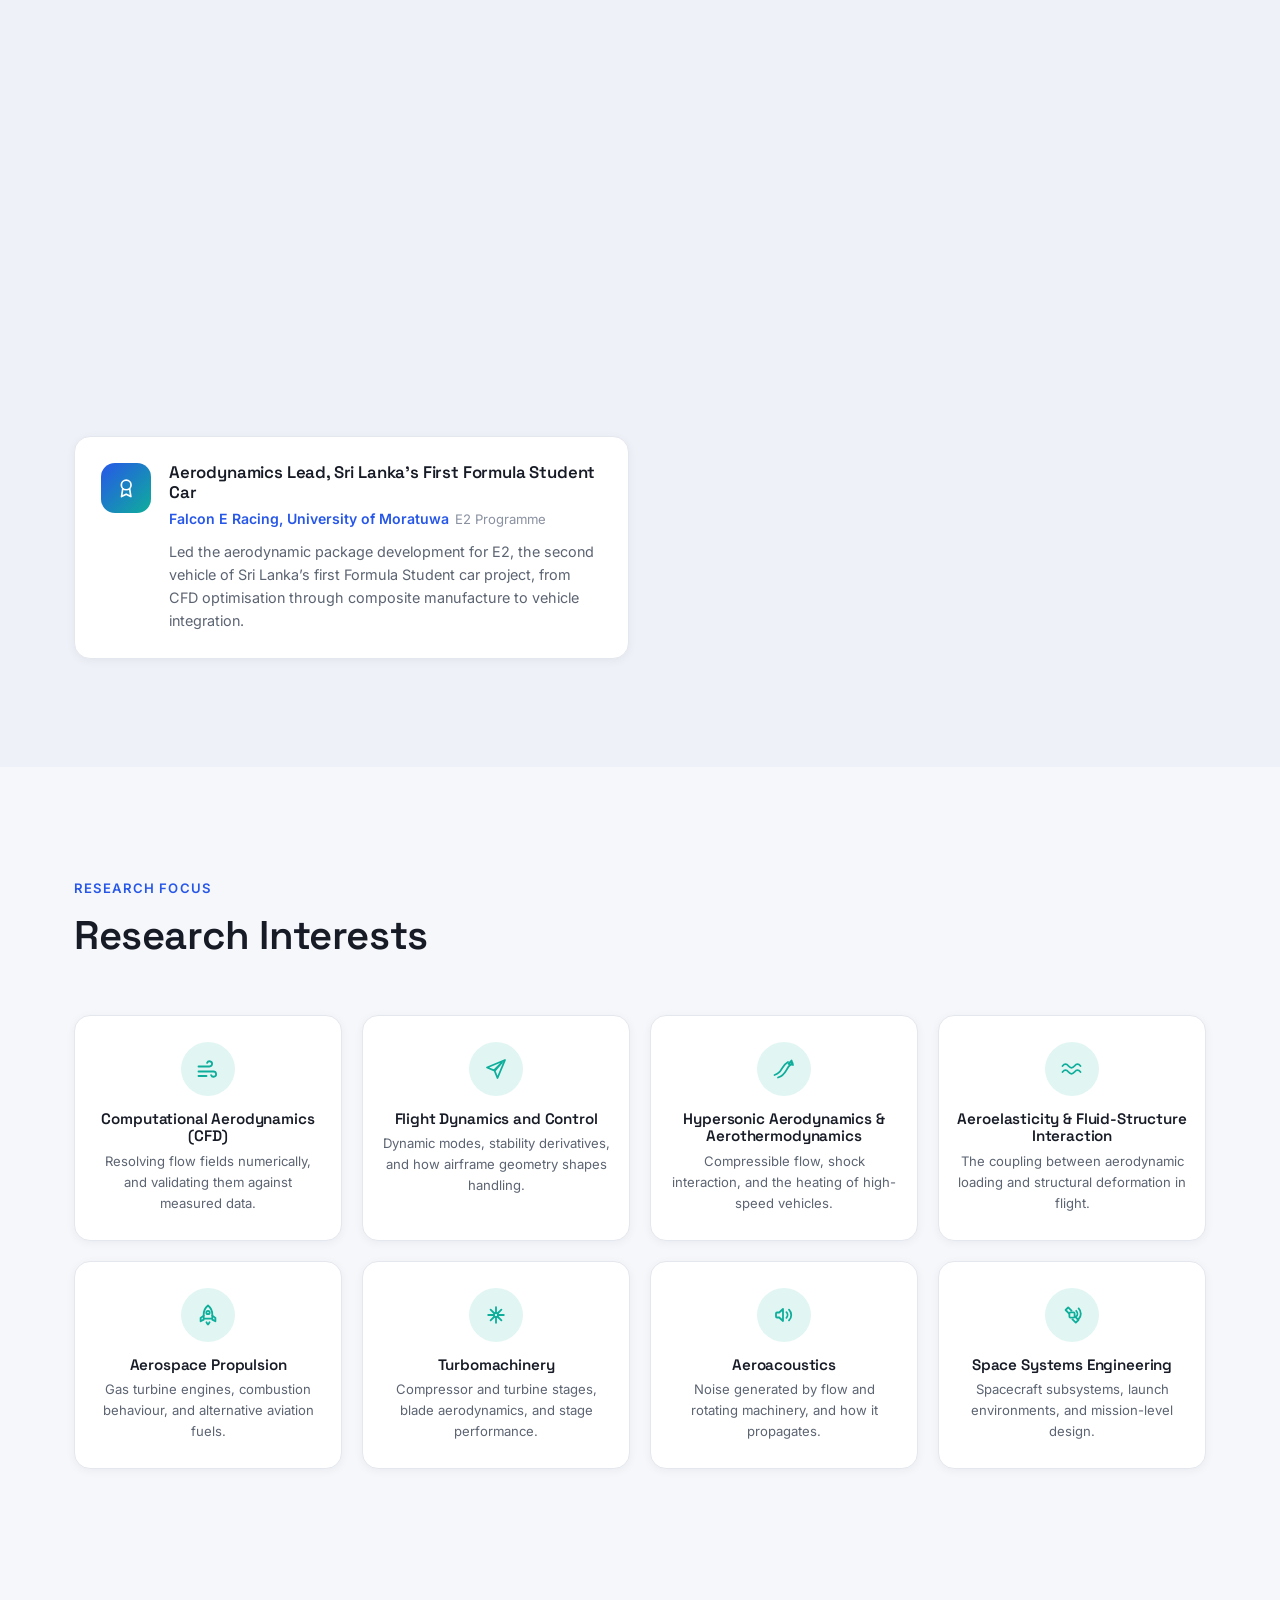
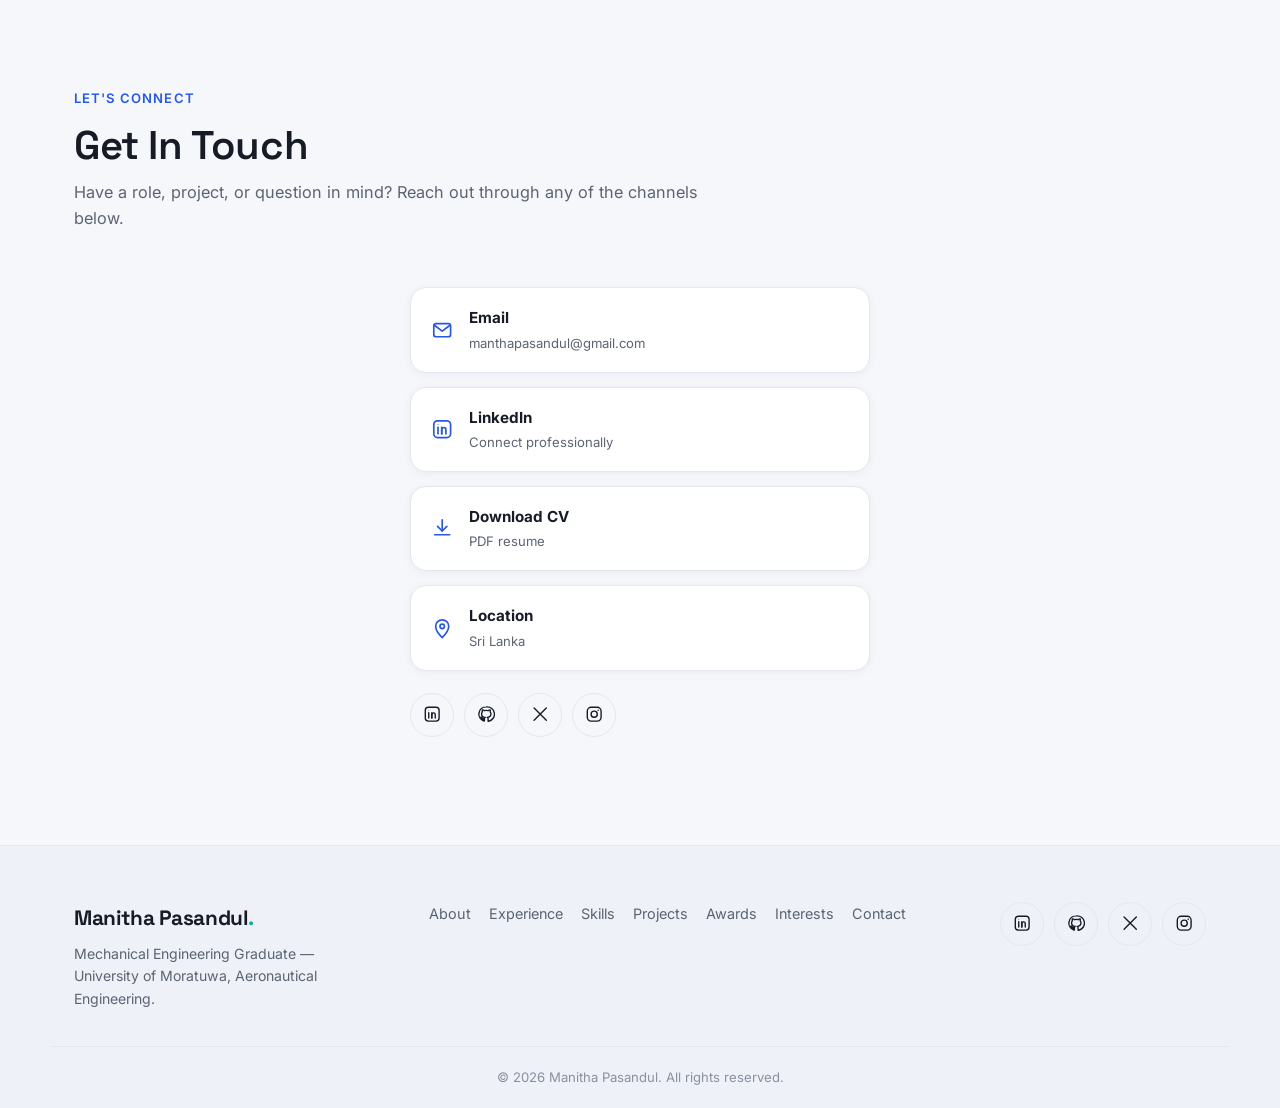
==== commit 82ae0439: "Add IELTS (IDP) results card to Educational History Co-Authored-By: Claude Sonnet 5.5 <noreply@anthr" ====
--- a/index.html
+++ b/index.html
@@ -11,7 +11,7 @@
 <link rel="preconnect" href="https://fonts.gstatic.com" crossorigin />
 <link href="https://fonts.googleapis.com/css2?family=Space+Grotesk:wght@500;600;700&family=Inter:wght@400;500;600;700&display=swap" rel="stylesheet" />
 
-<link rel="stylesheet" href="css/style.css?v=52">
+<link rel="stylesheet" href="css/style.css?v=53">
 <link rel="icon" href="assets/images/favicon.svg" type="image/svg+xml" />
 </head>
 <body>
@@ -339,7 +339,7 @@
   <svg class="icon"><use href="#icon-arrow-up"/></svg>
 </button>
 
-<script src="js/data.js?v=52"></script>
-<script src="js/main.js?v=52"></script>
+<script src="js/data.js?v=53"></script>
+<script src="js/main.js?v=53"></script>
 </body>
 </html>
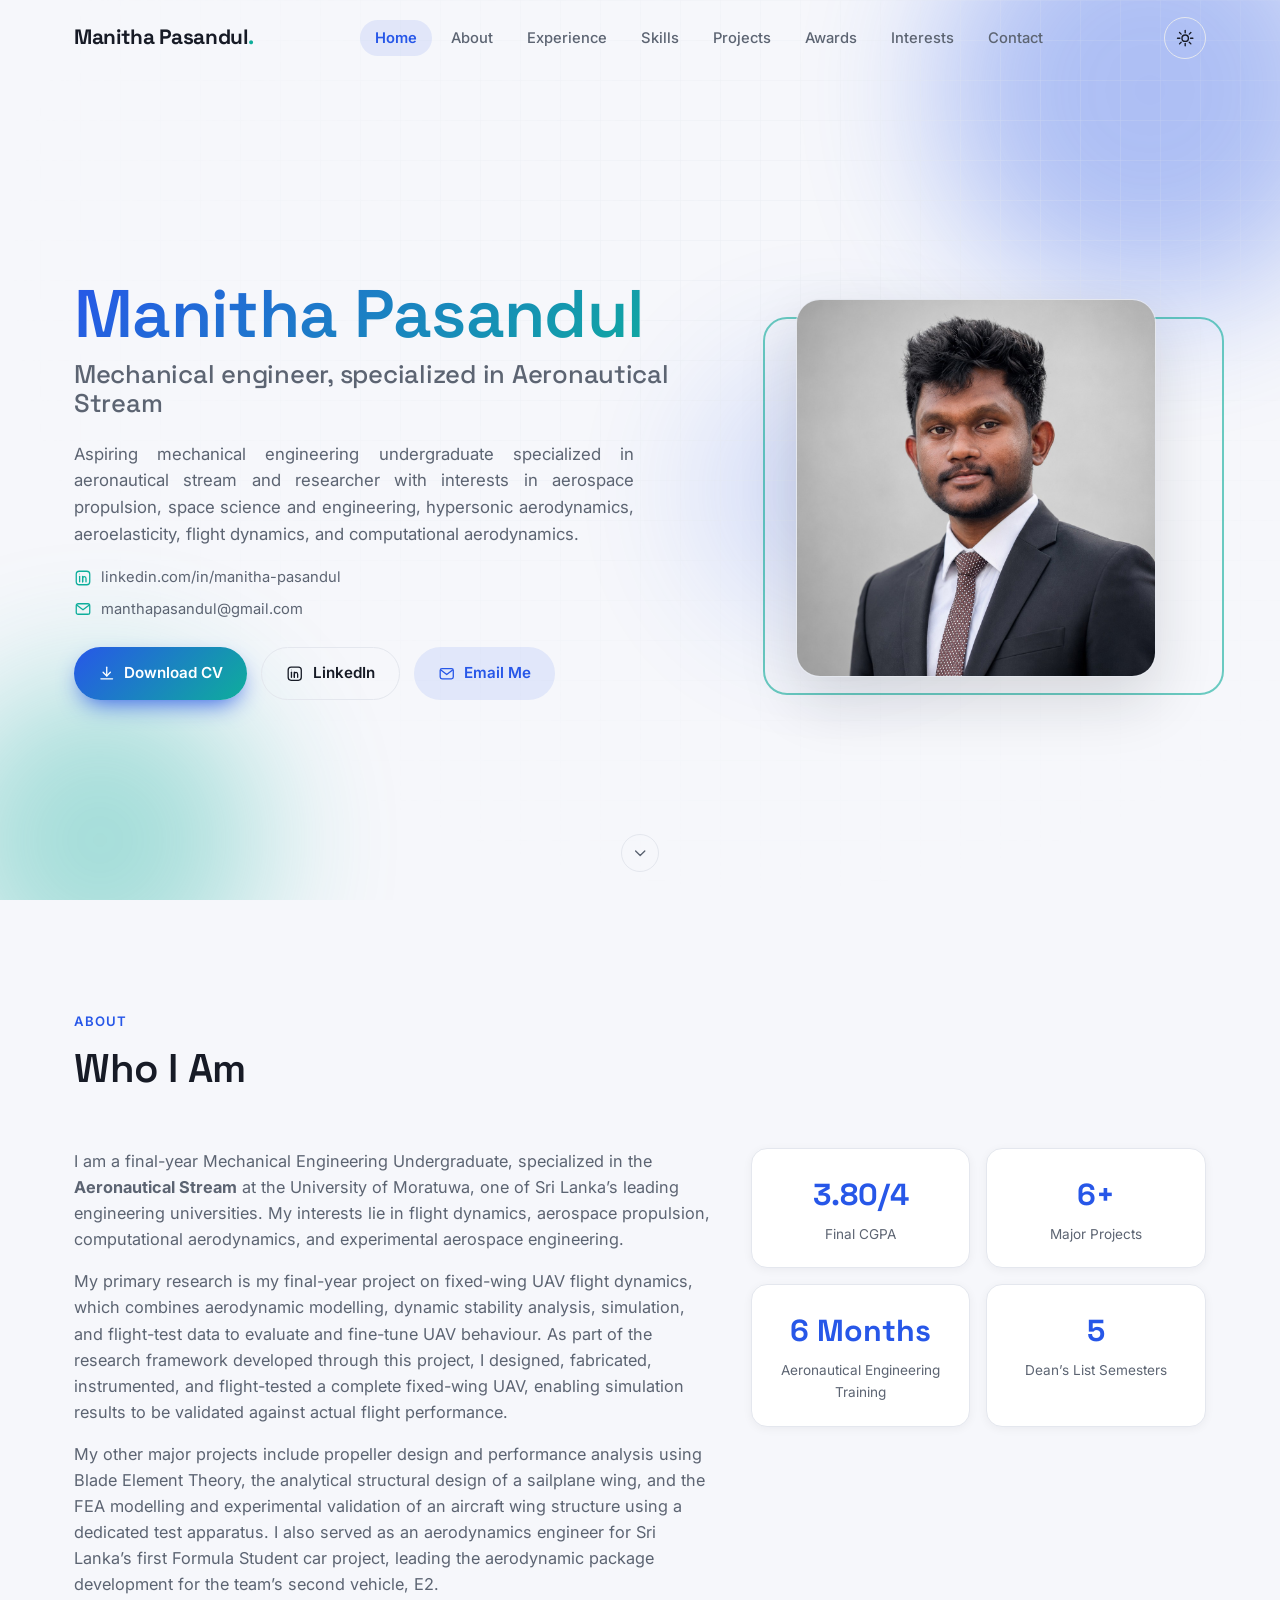
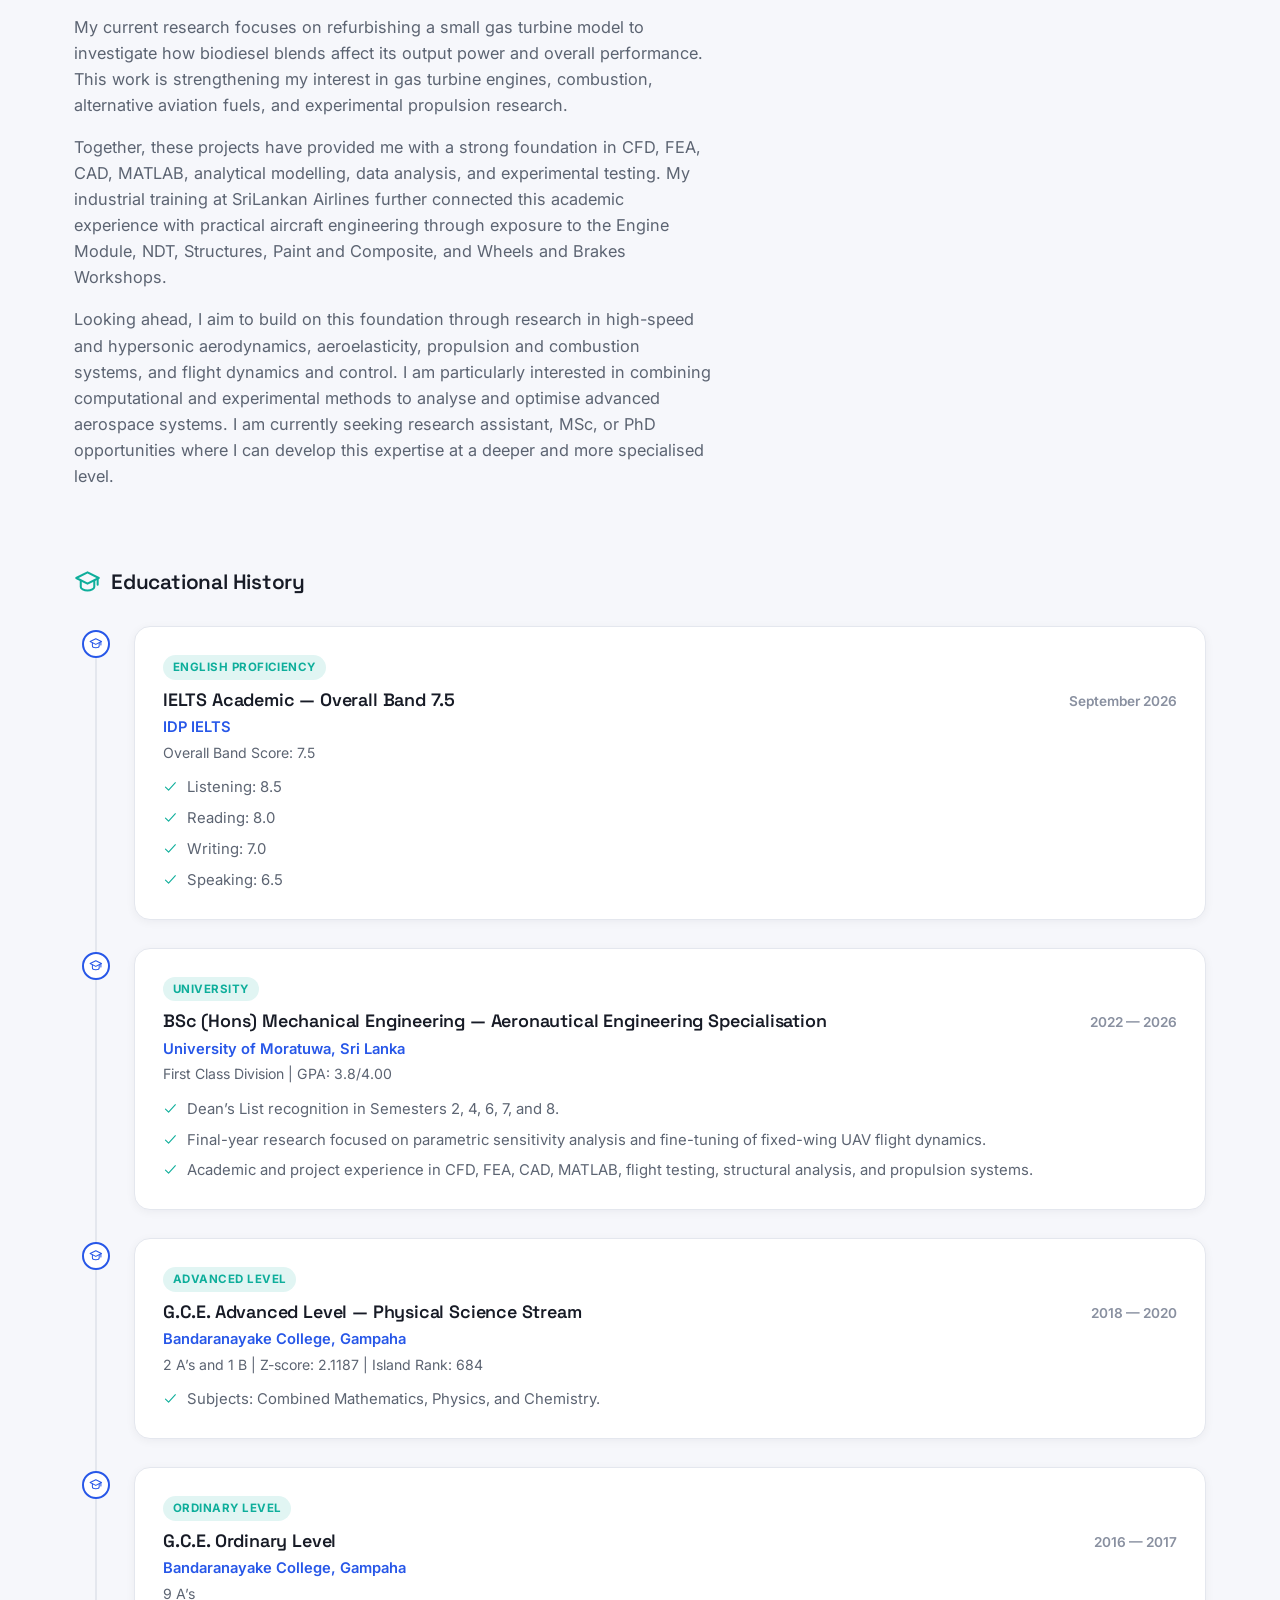
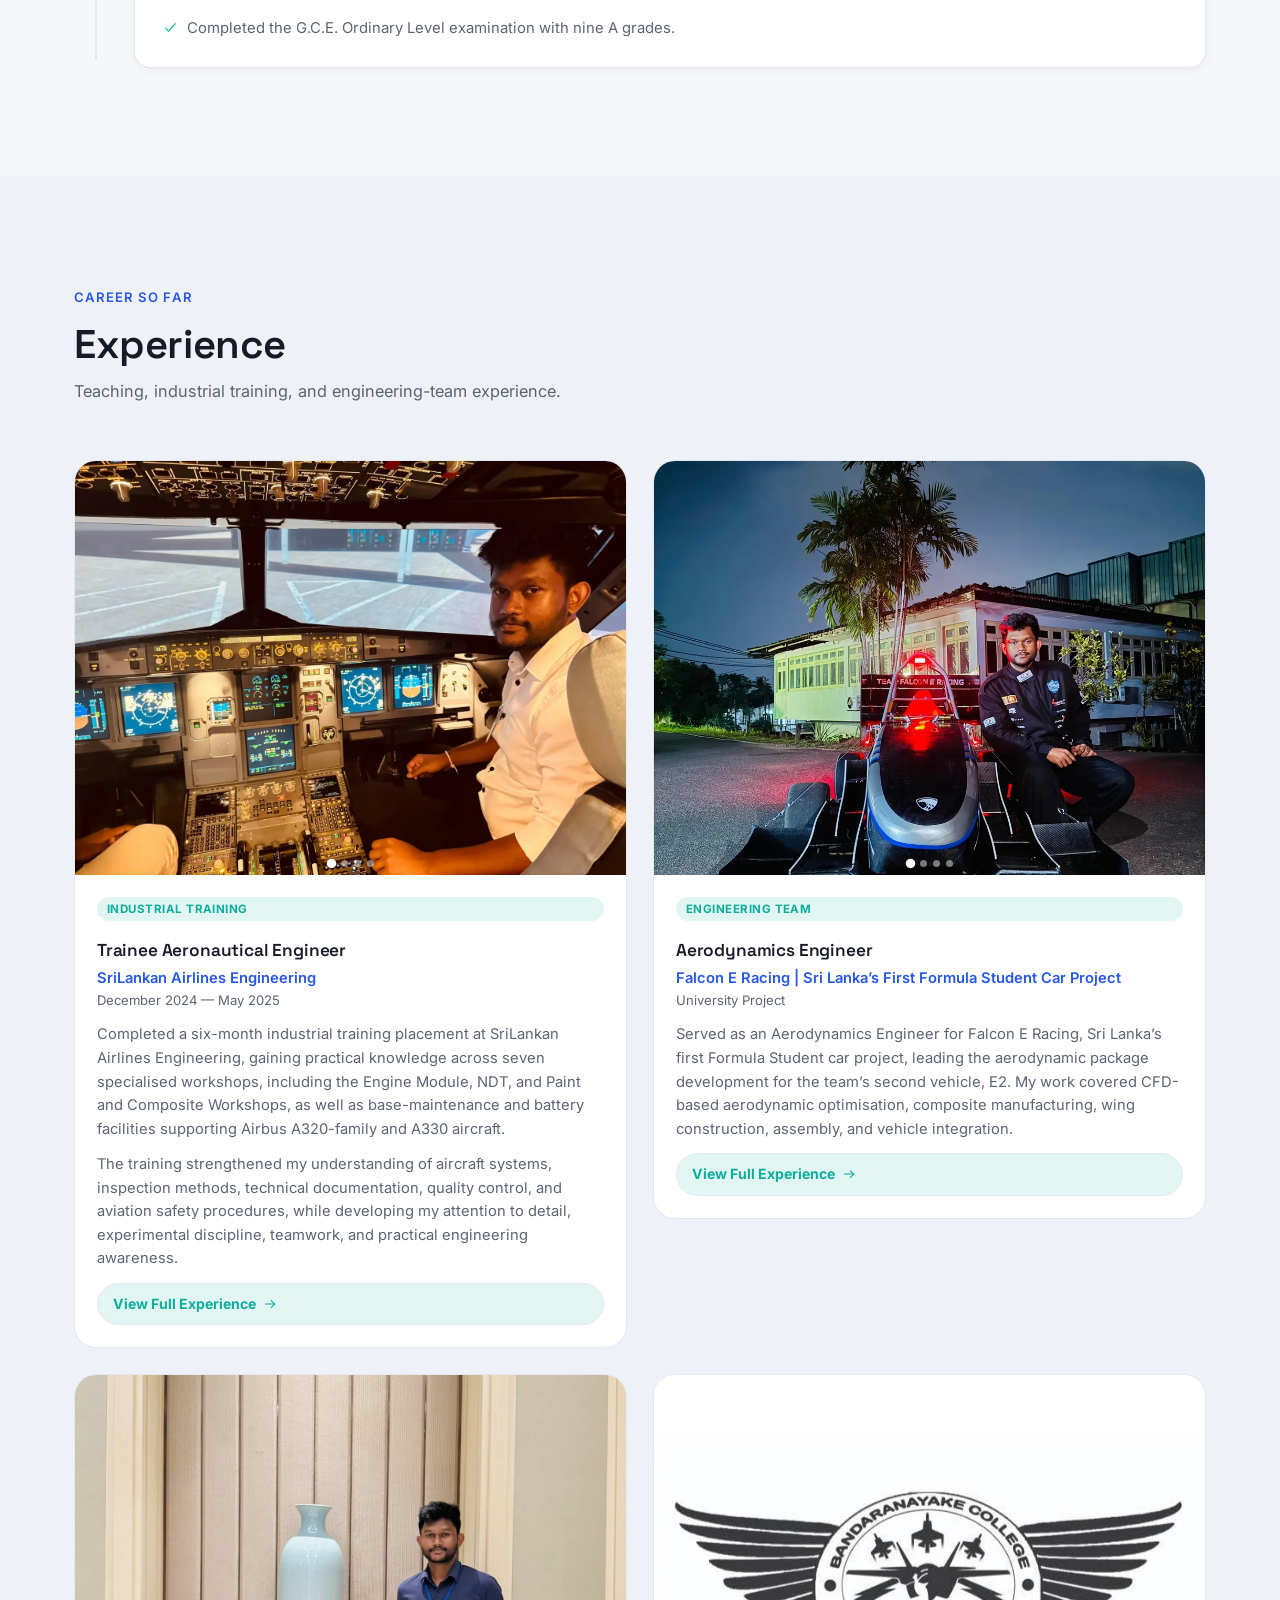
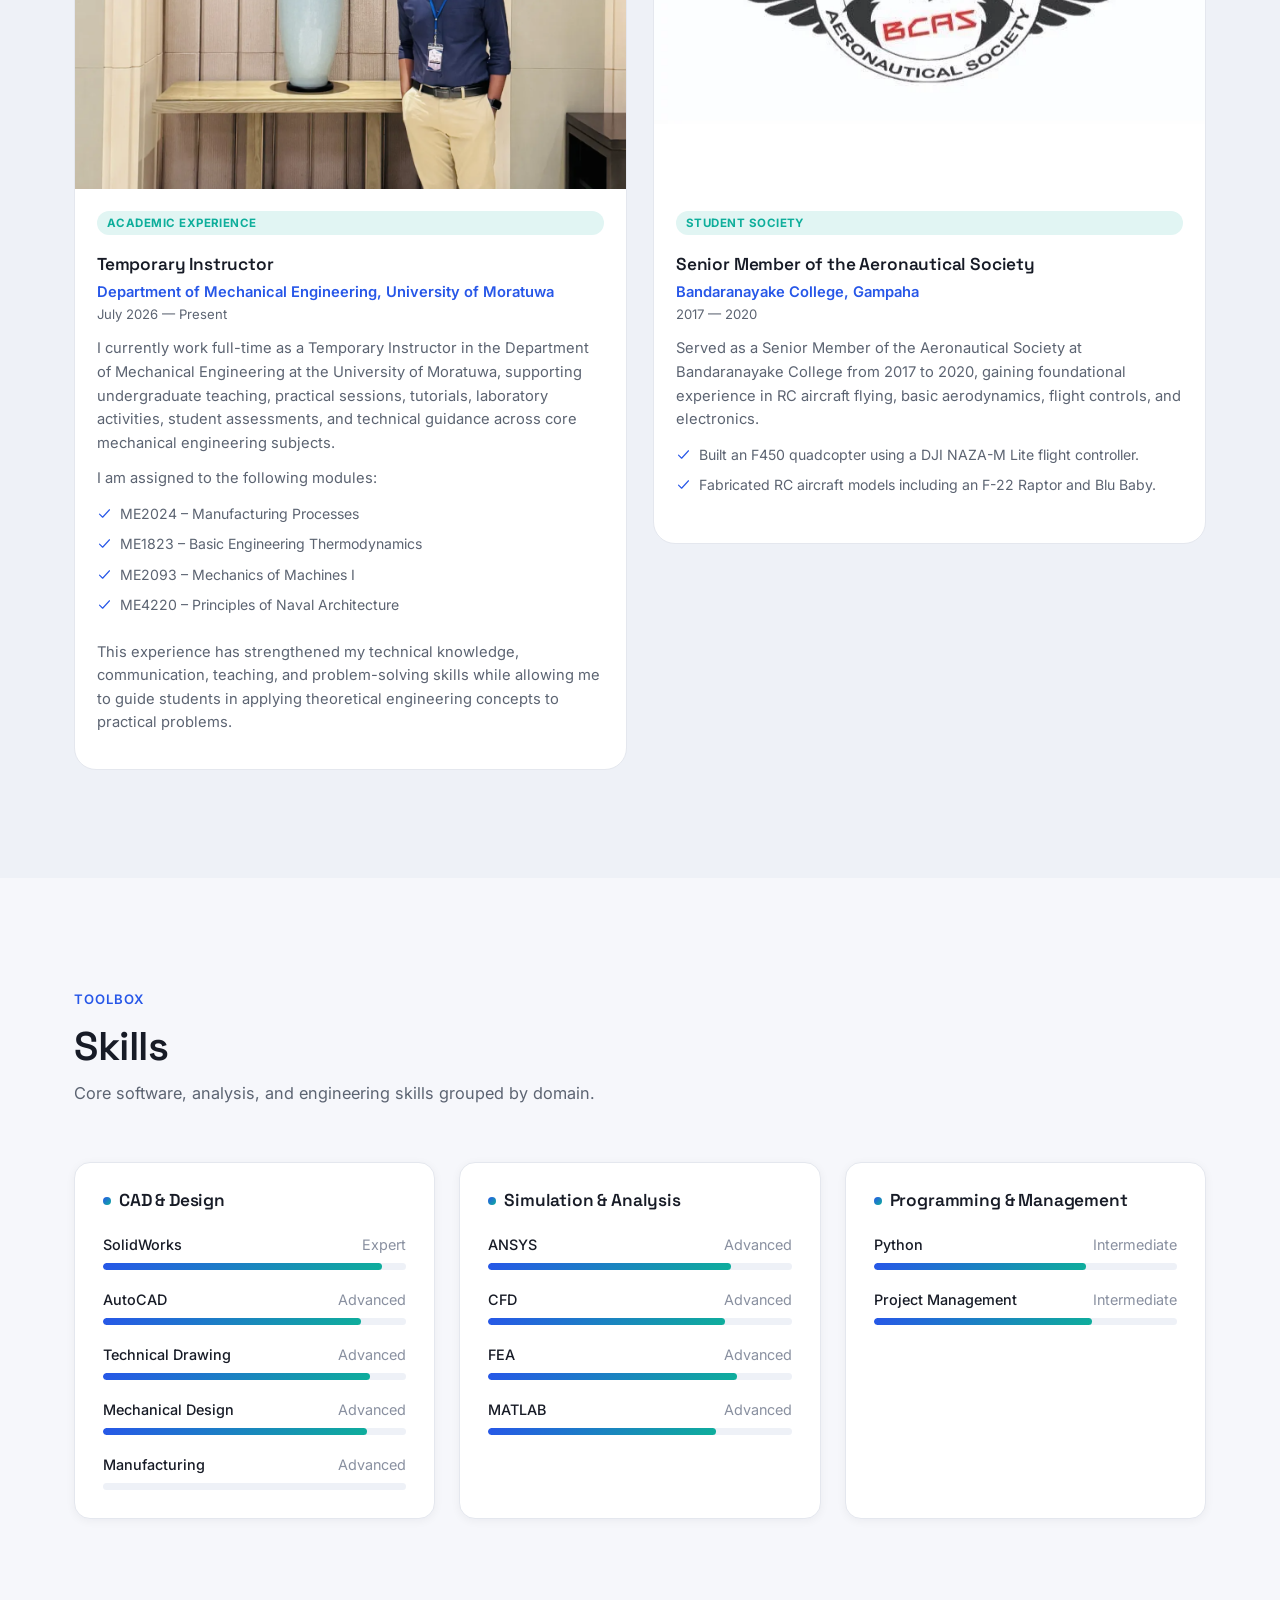
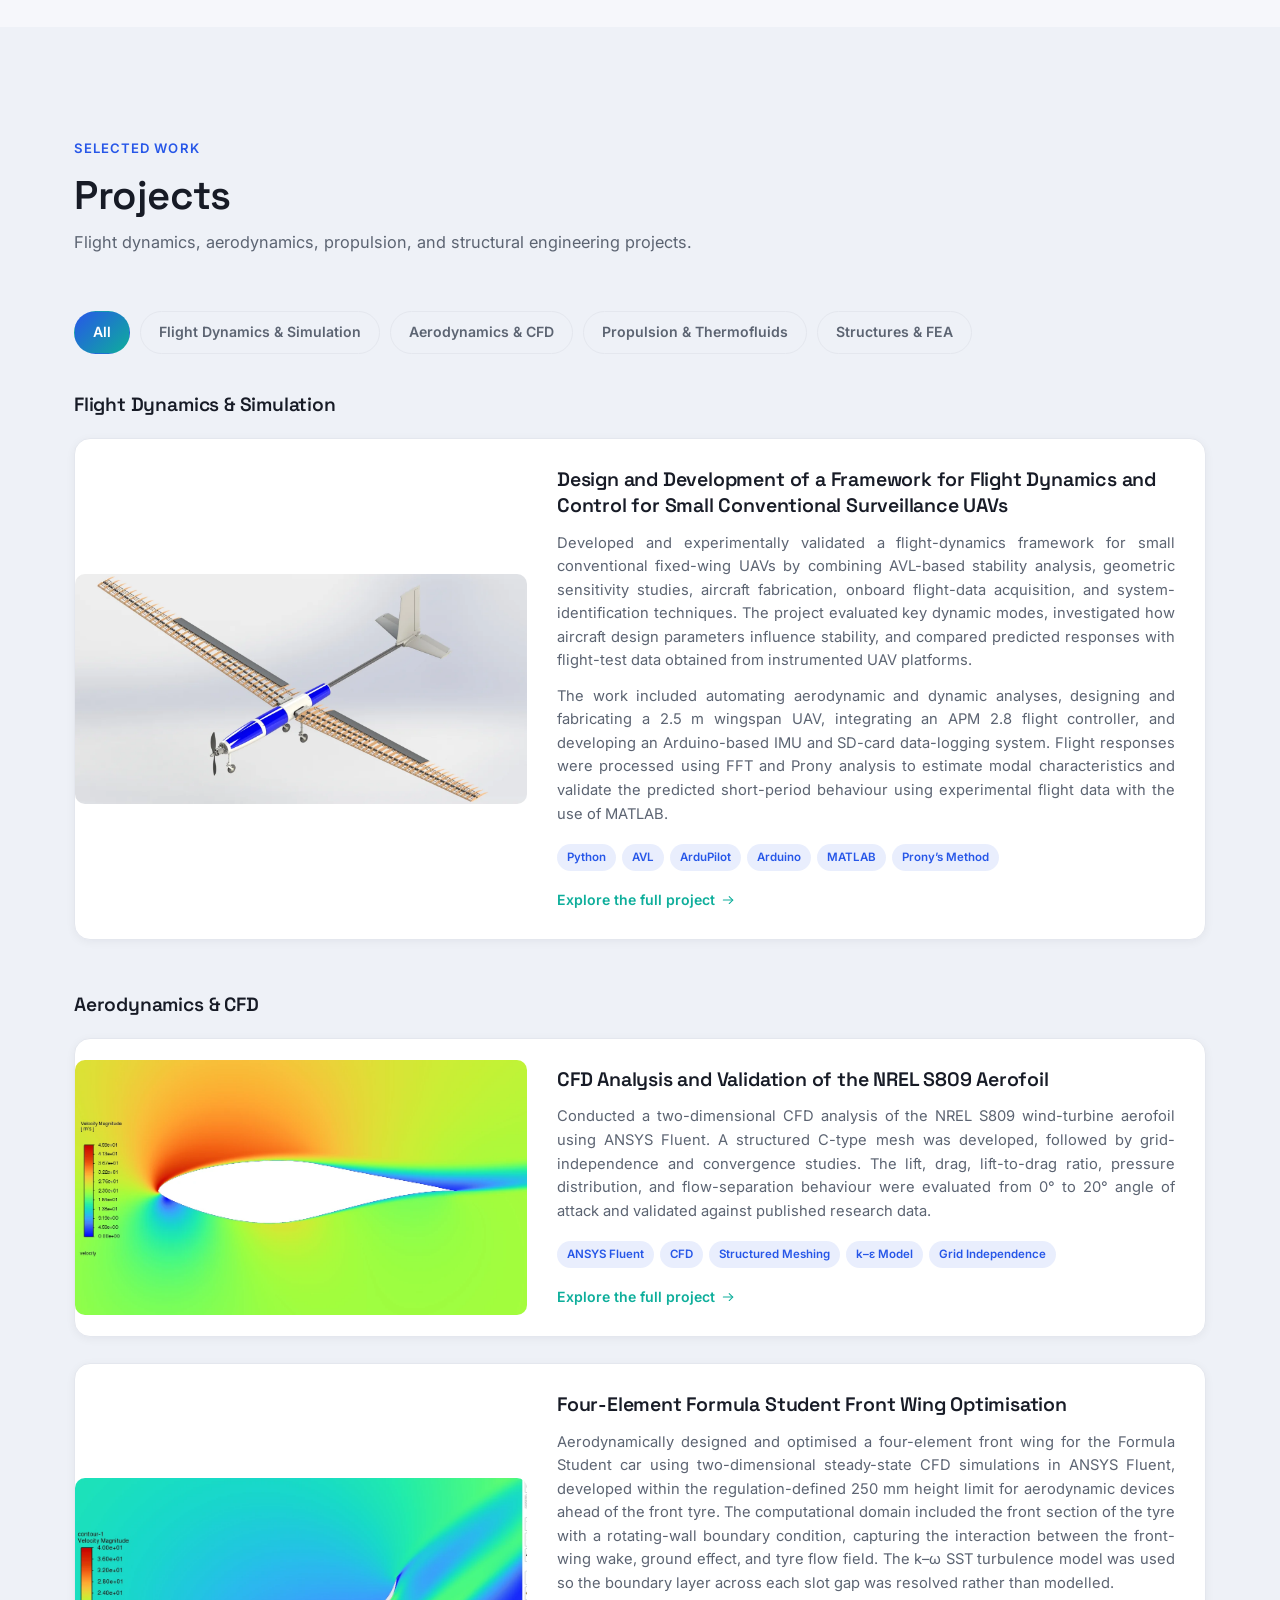
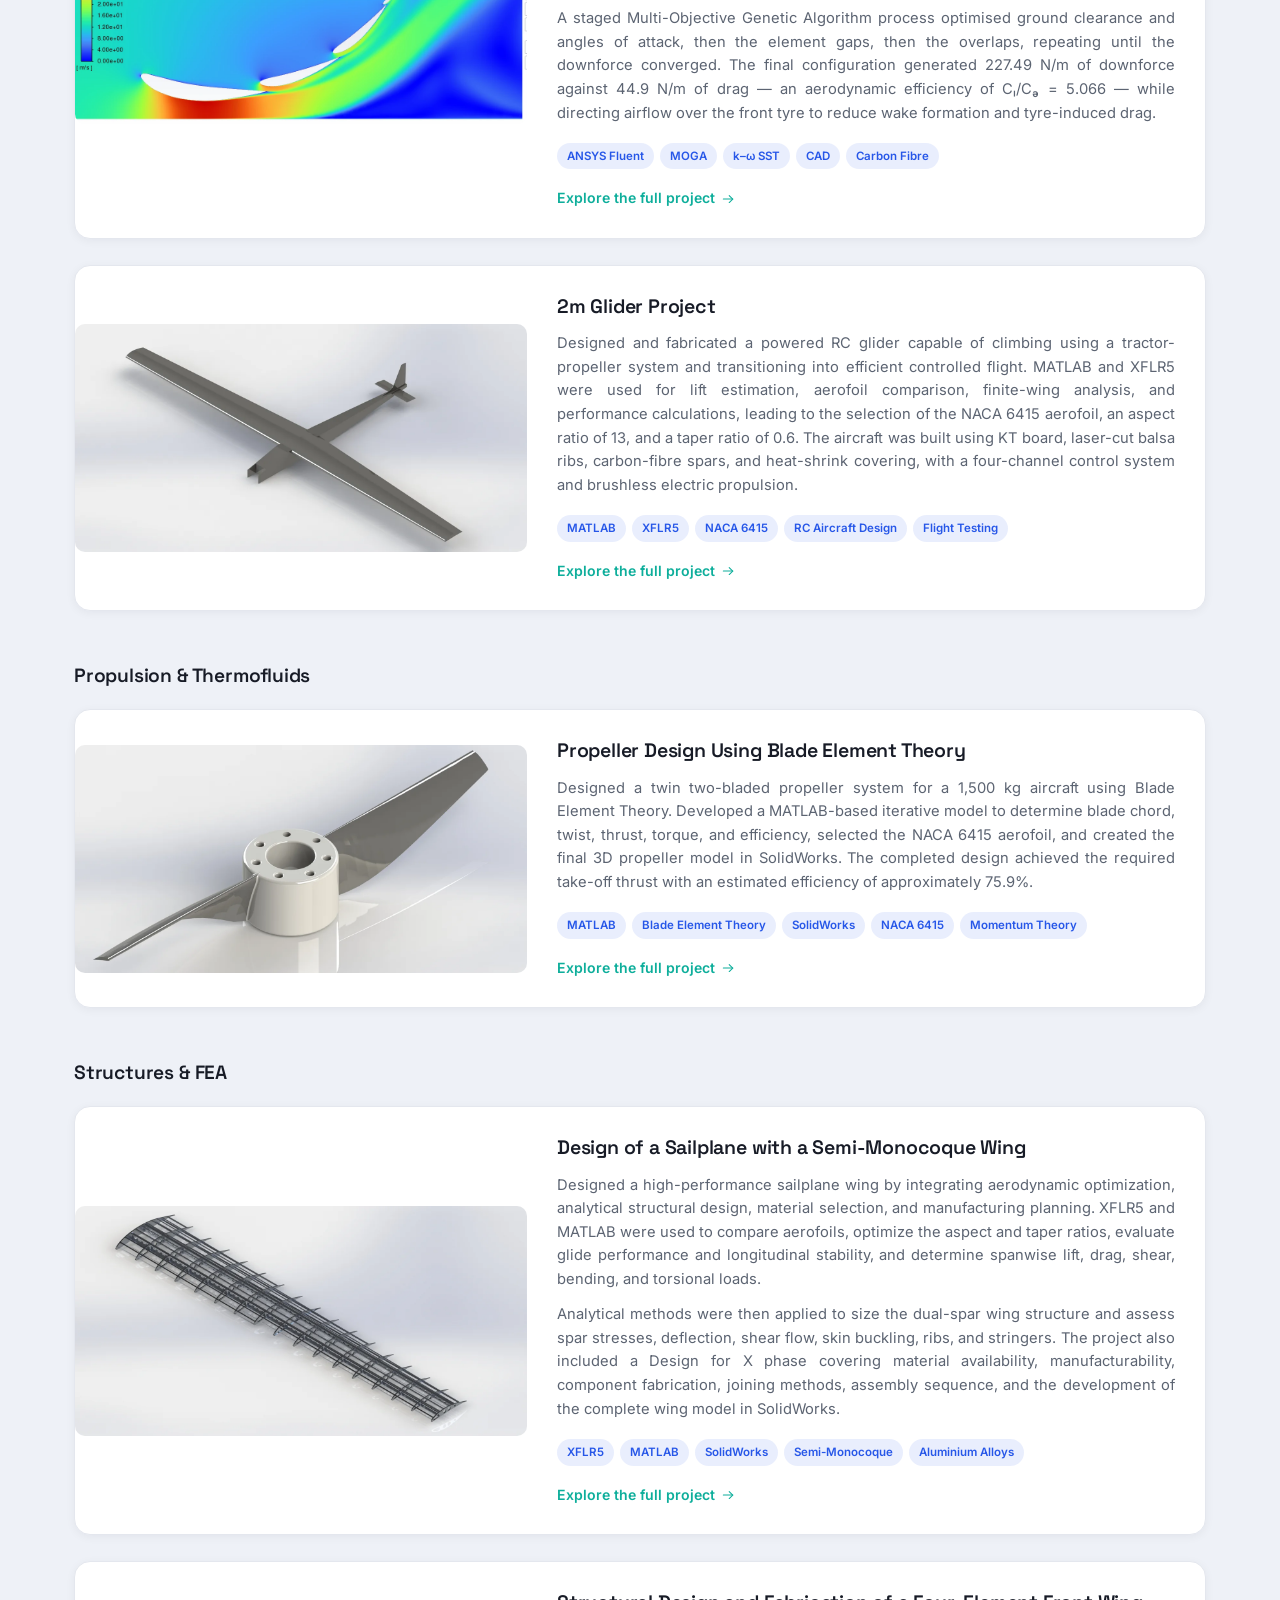
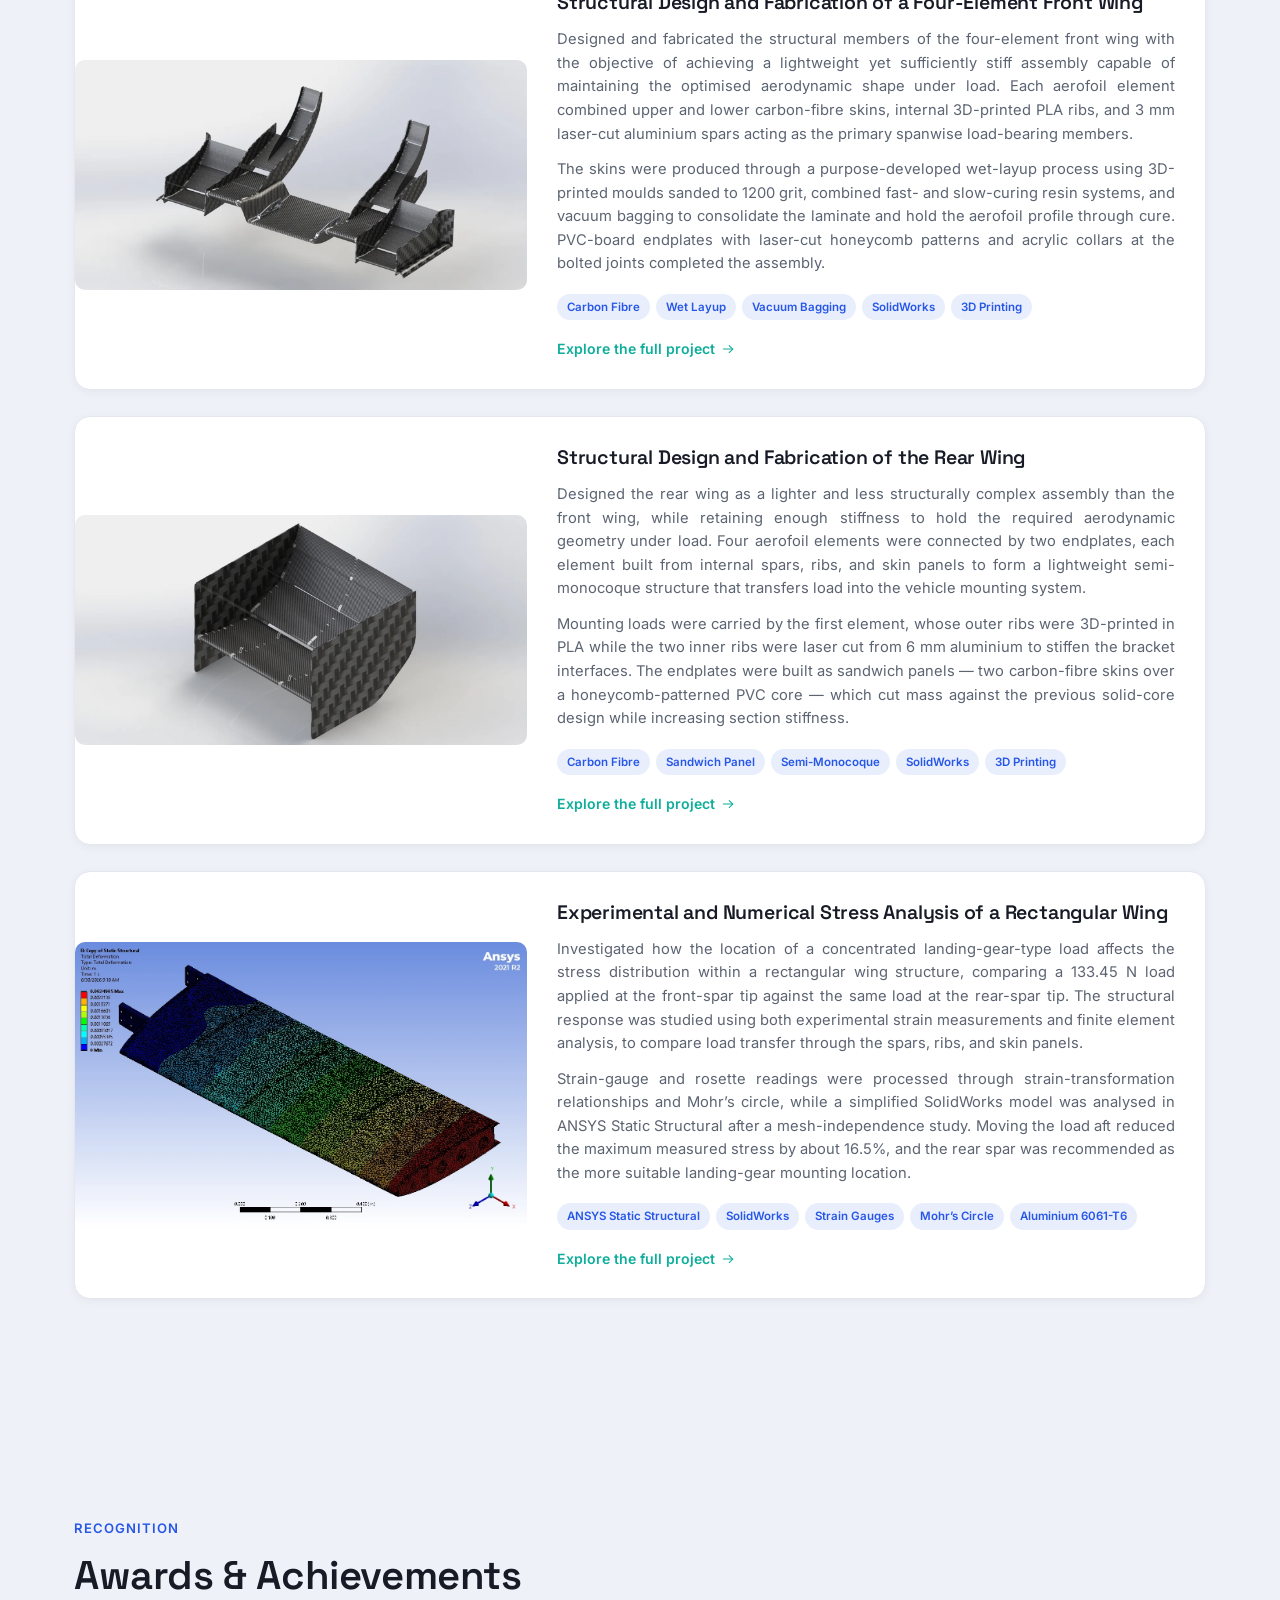
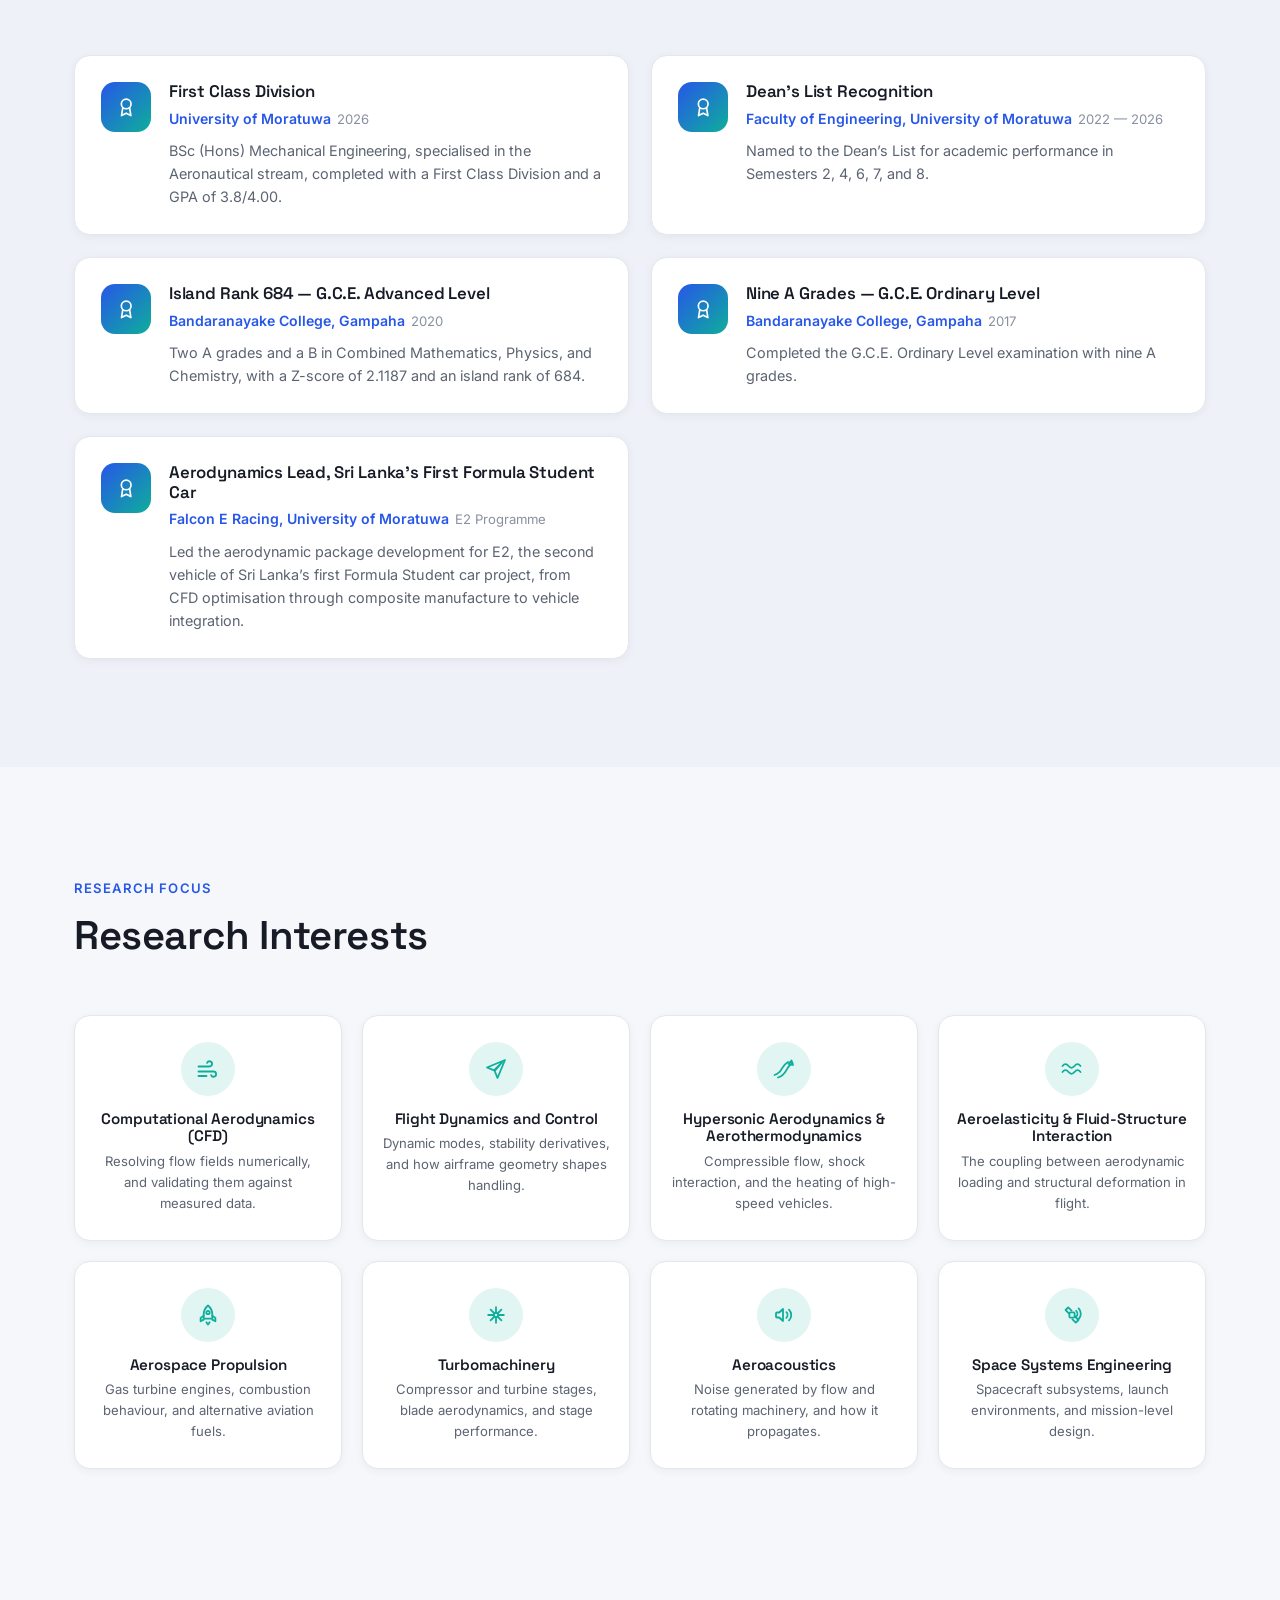
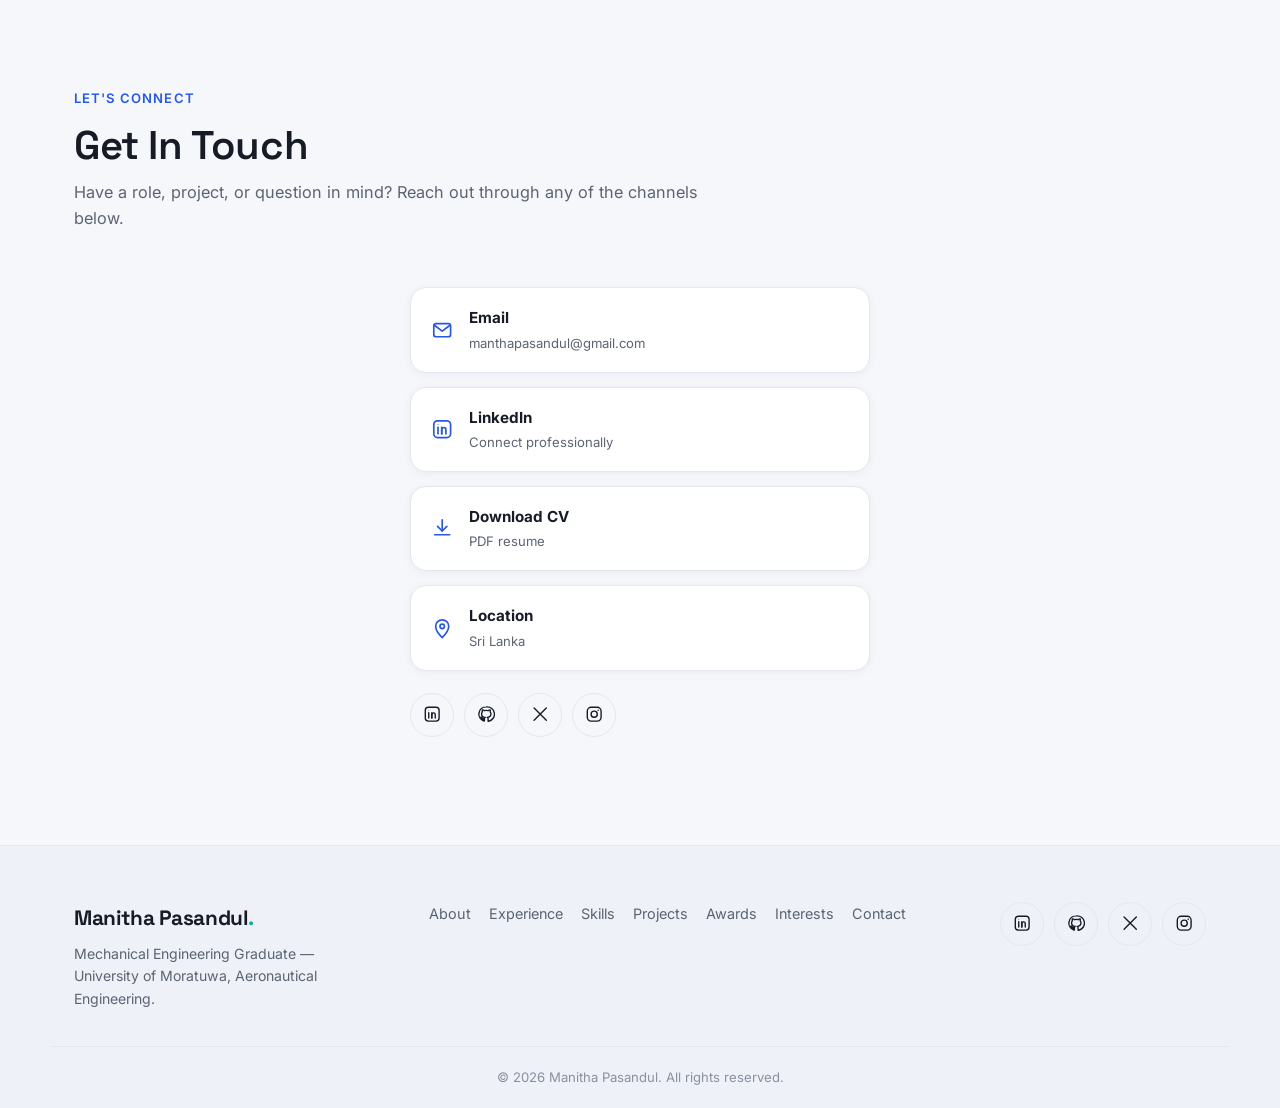
==== commit 10c2d640: "Label the IELTS result as Academic Co-Authored-By: Claude Sonnet 5.5 <noreply@anthropic.com>" ====
--- a/index.html
+++ b/index.html
@@ -11,7 +11,7 @@
 <link rel="preconnect" href="https://fonts.gstatic.com" crossorigin />
 <link href="https://fonts.googleapis.com/css2?family=Space+Grotesk:wght@500;600;700&family=Inter:wght@400;500;600;700&display=swap" rel="stylesheet" />
 
-<link rel="stylesheet" href="css/style.css?v=53">
+<link rel="stylesheet" href="css/style.css?v=54">
 <link rel="icon" href="assets/images/favicon.svg" type="image/svg+xml" />
 </head>
 <body>
@@ -339,7 +339,7 @@
   <svg class="icon"><use href="#icon-arrow-up"/></svg>
 </button>
 
-<script src="js/data.js?v=53"></script>
-<script src="js/main.js?v=53"></script>
+<script src="js/data.js?v=54"></script>
+<script src="js/main.js?v=54"></script>
 </body>
 </html>
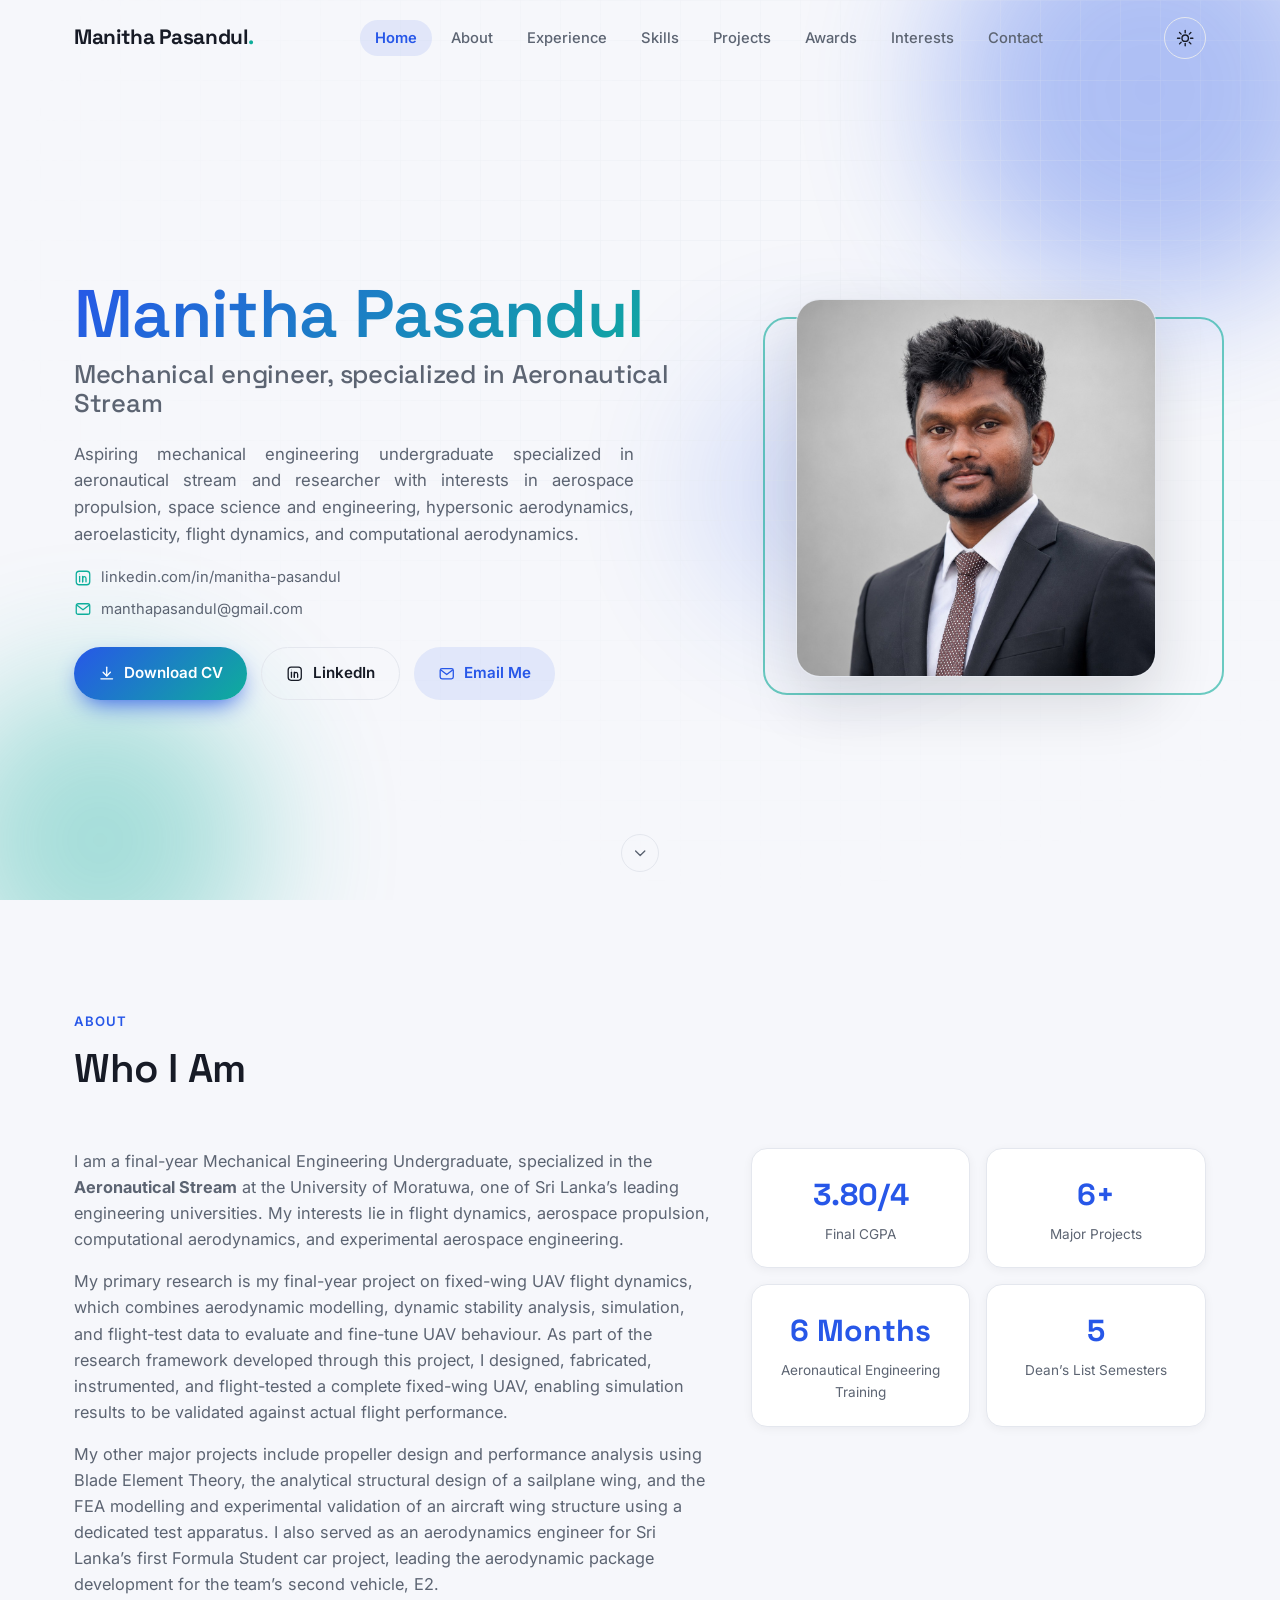
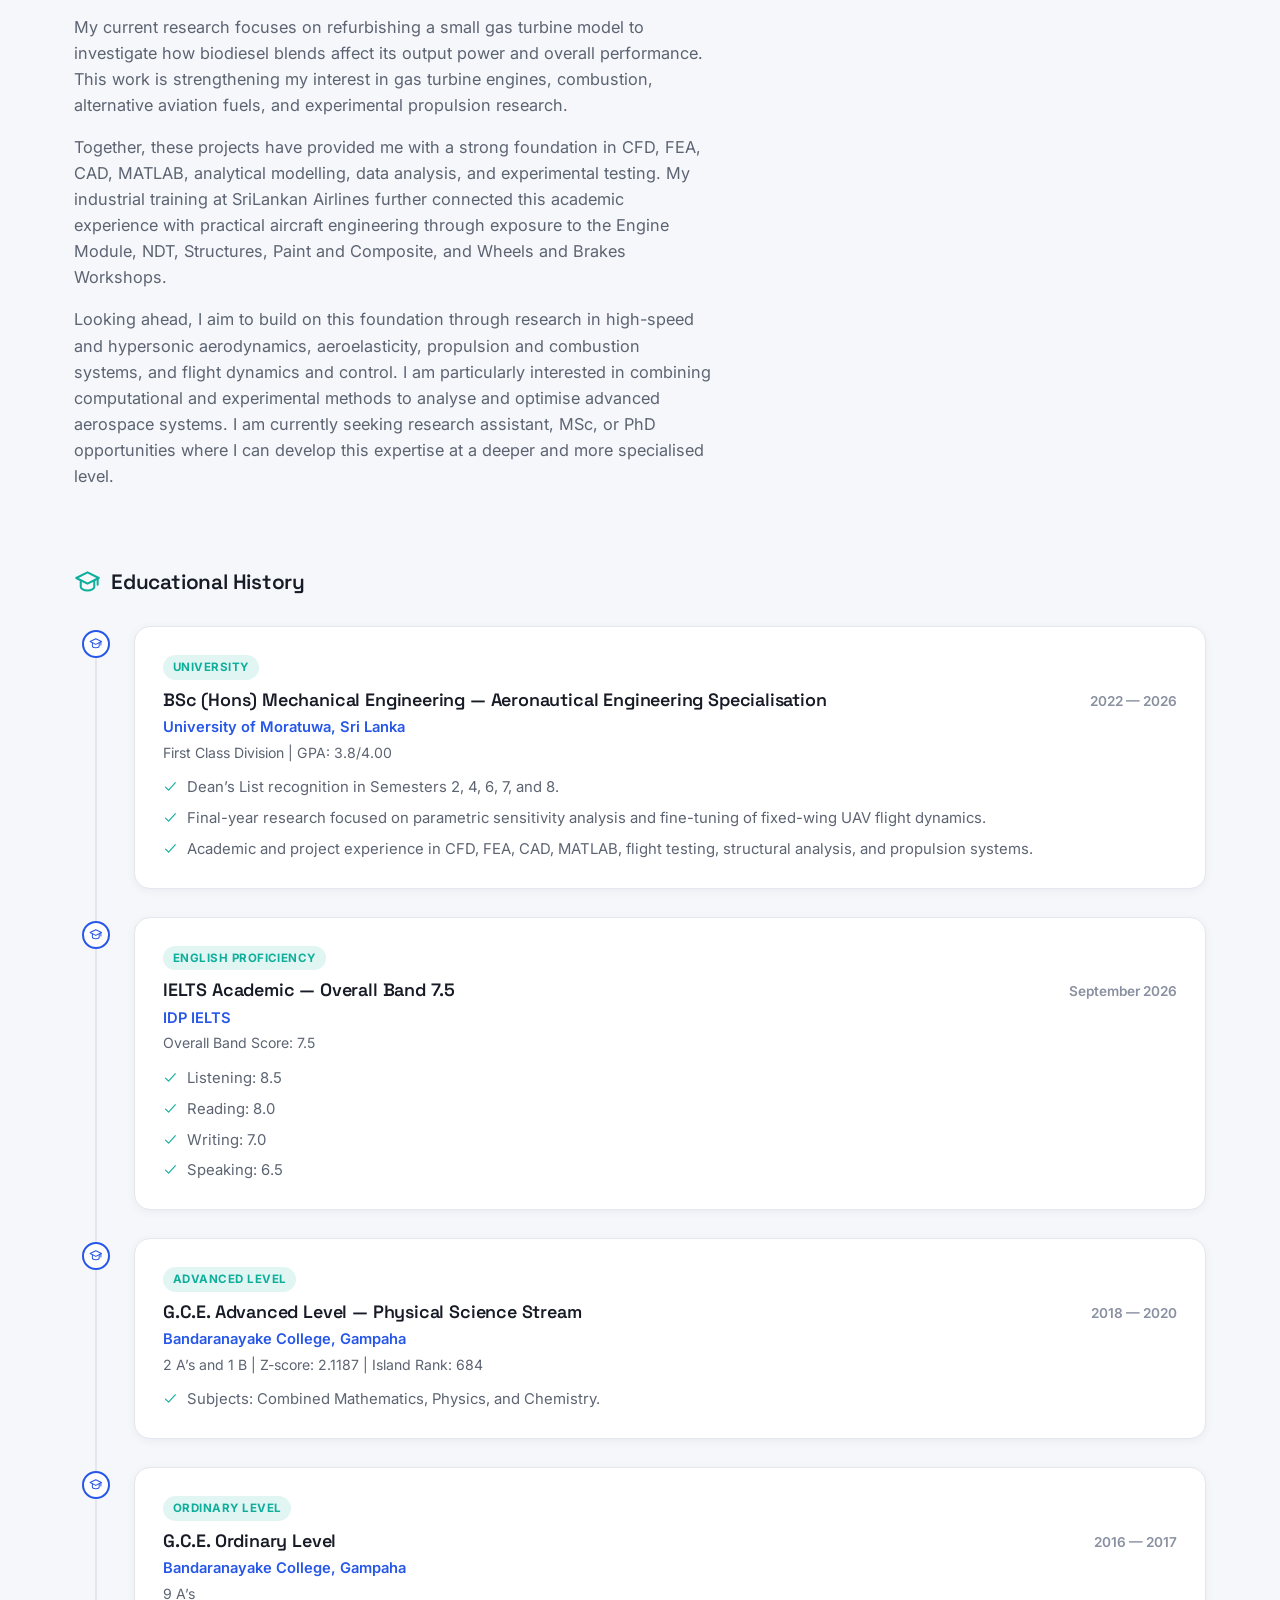
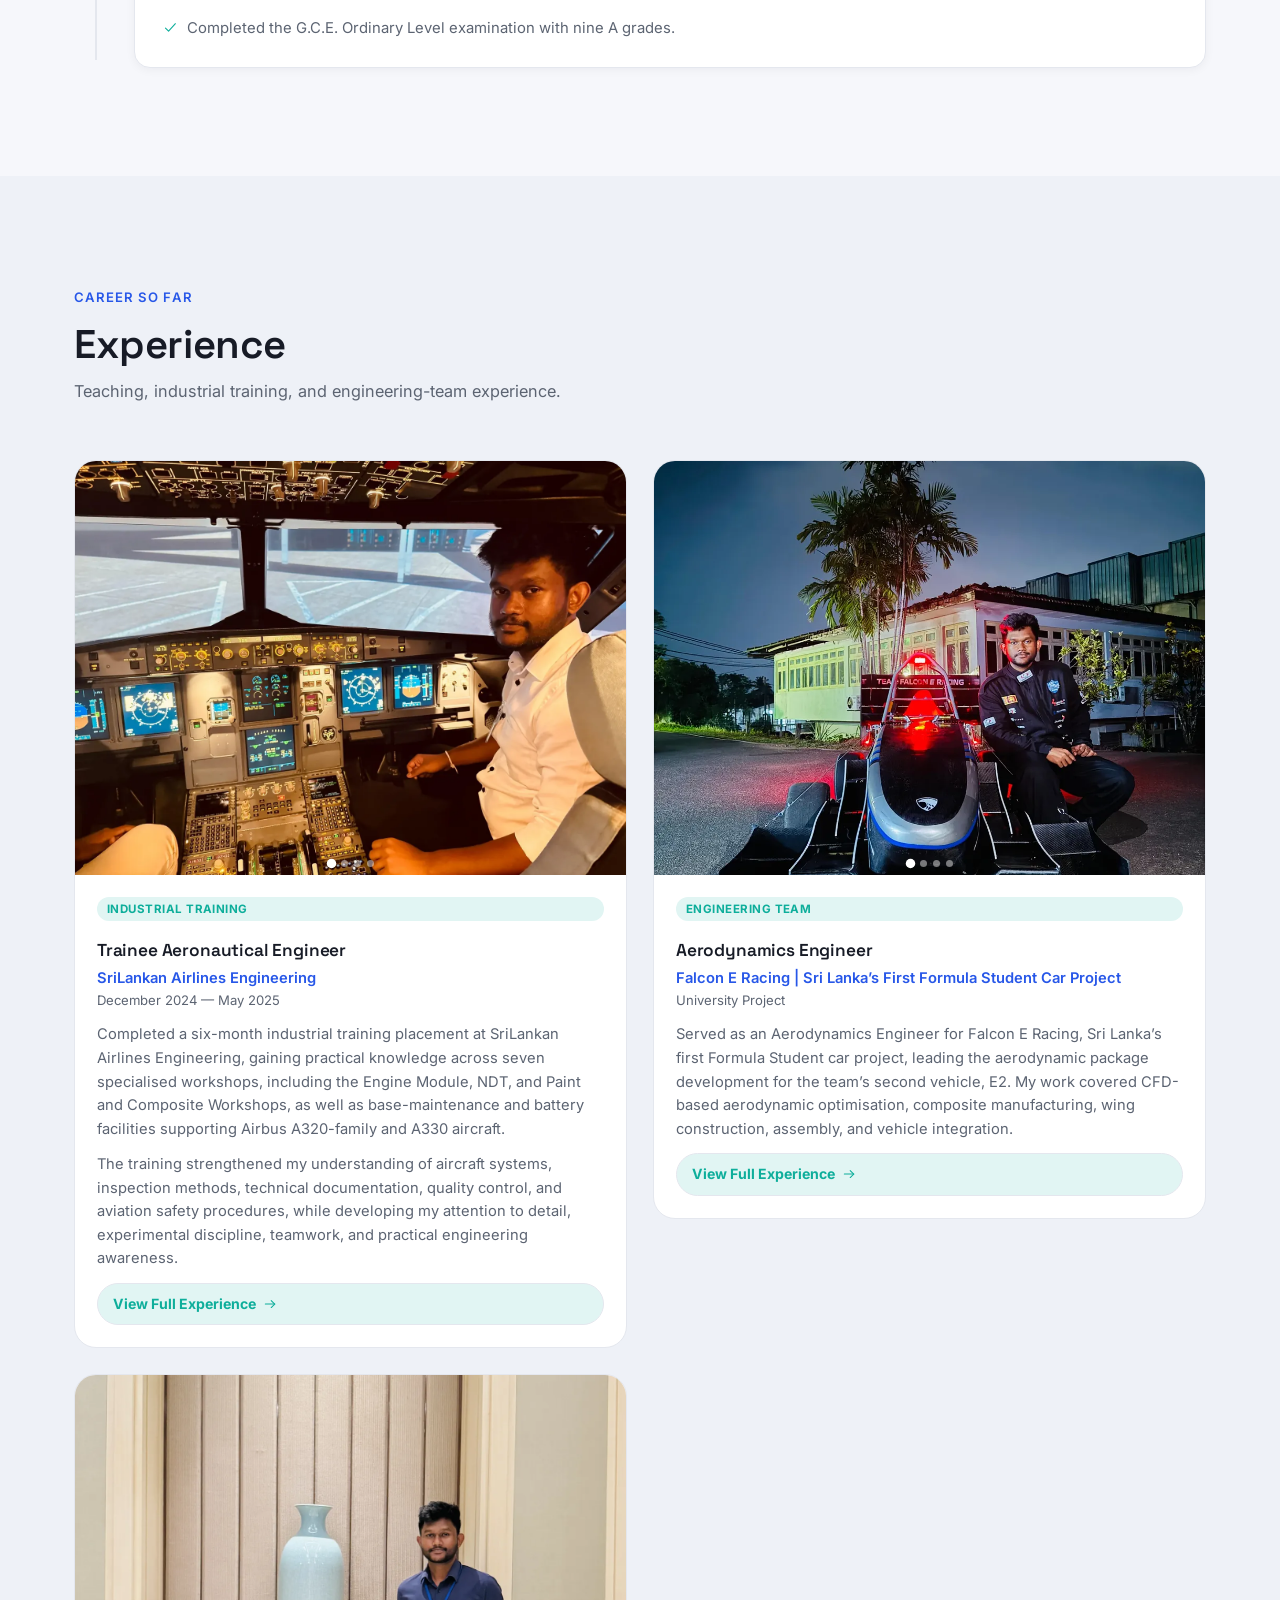
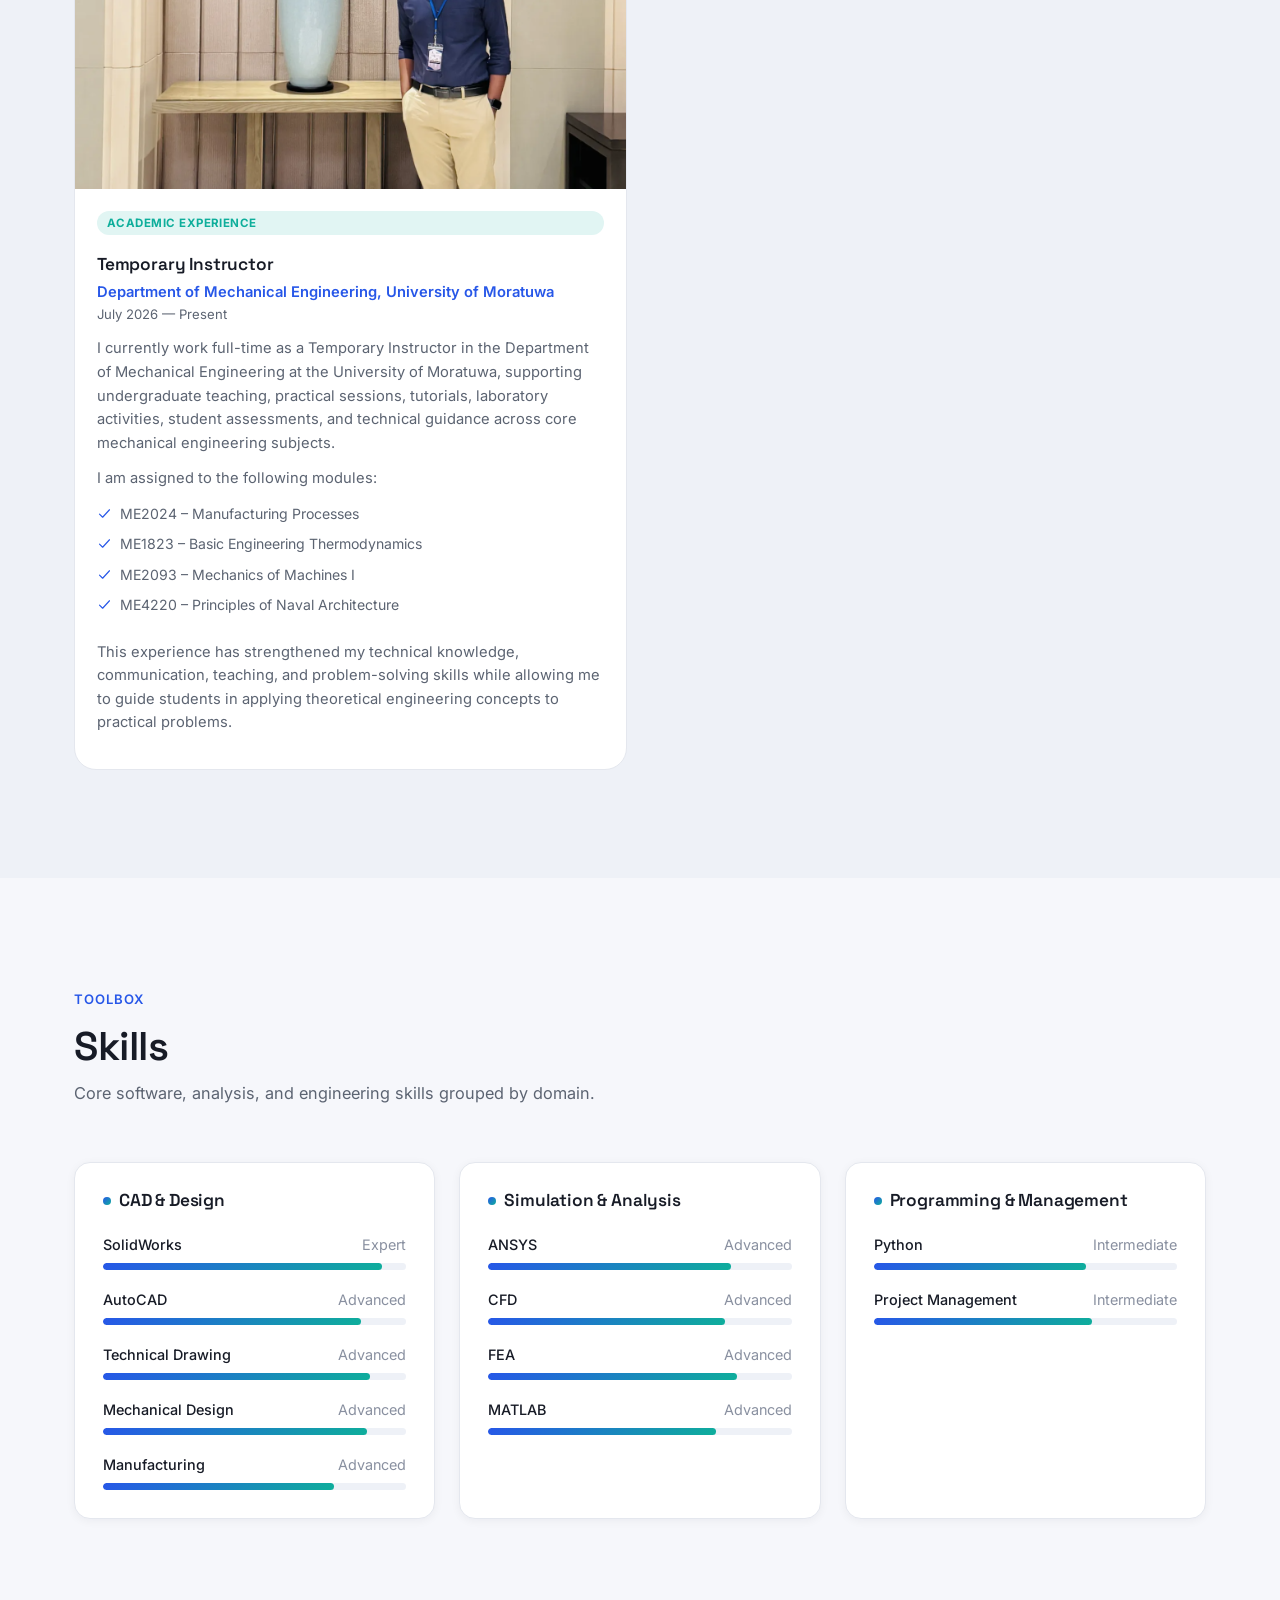
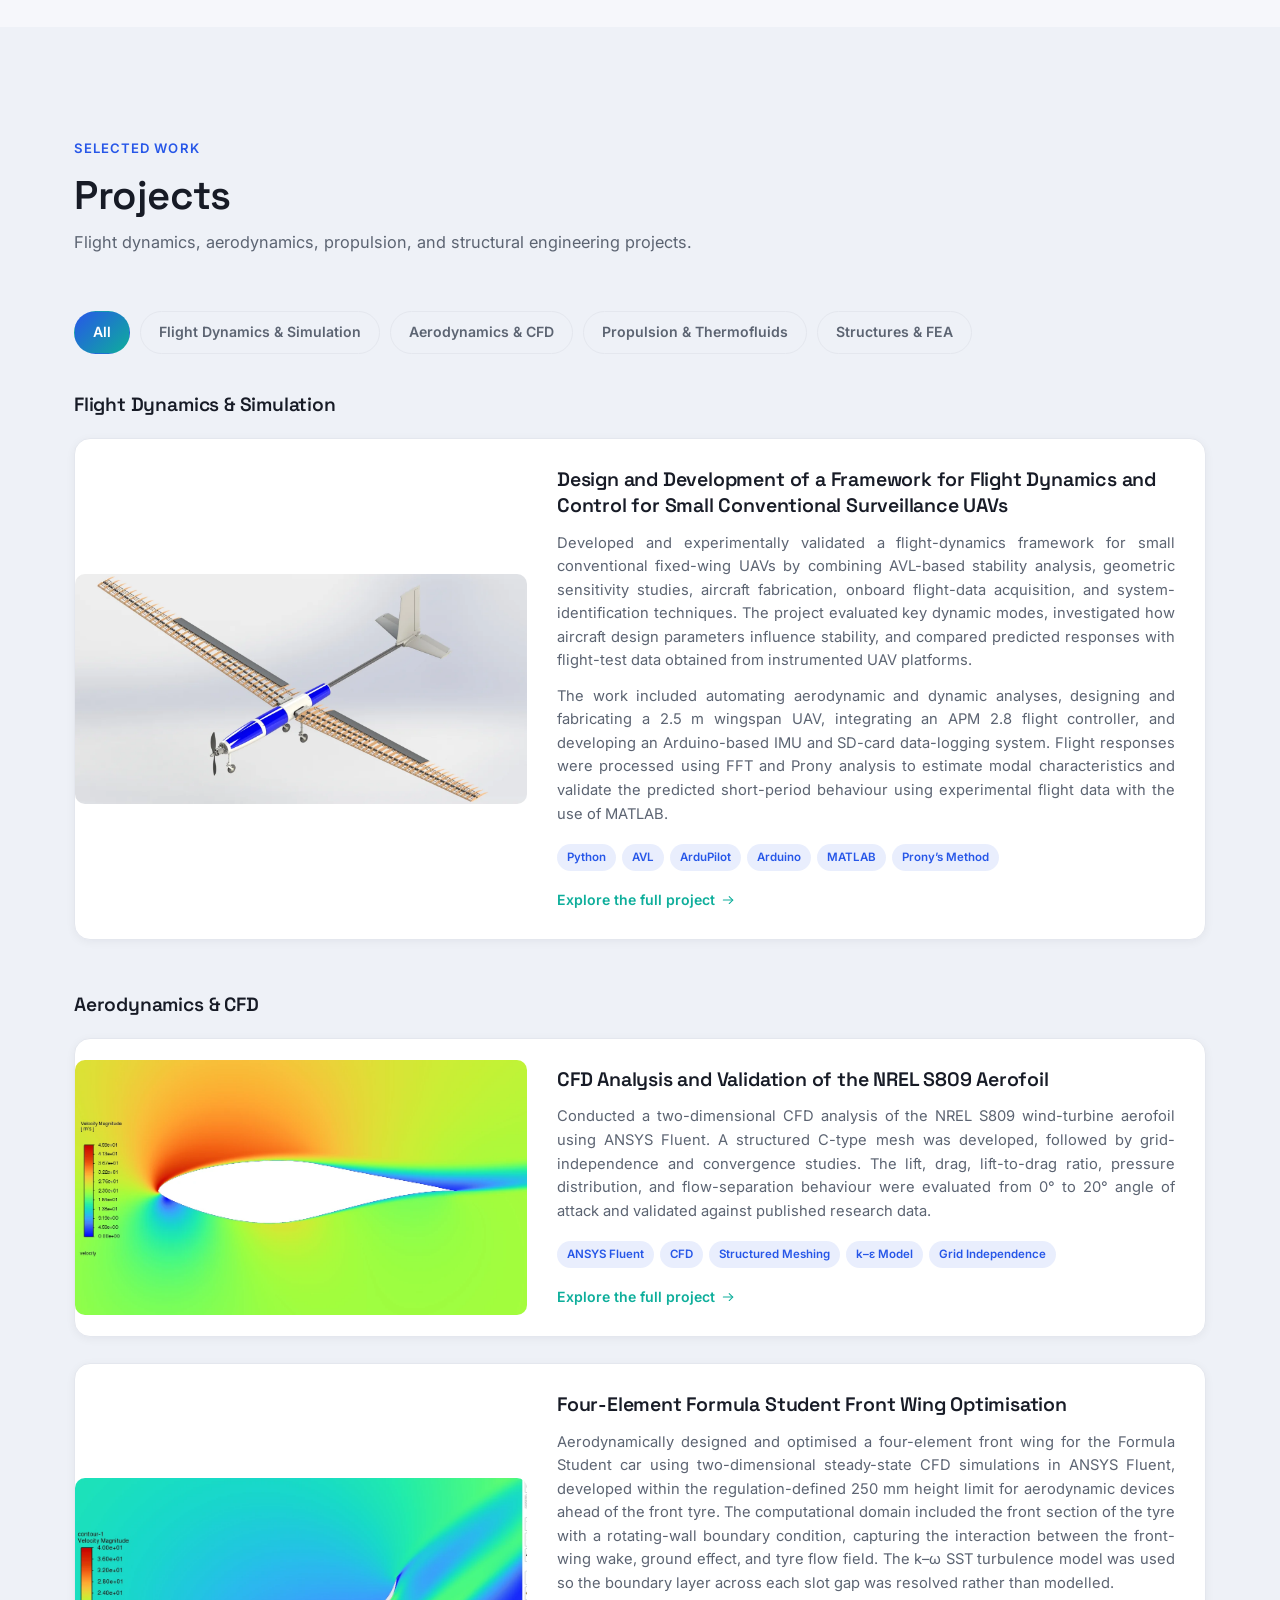
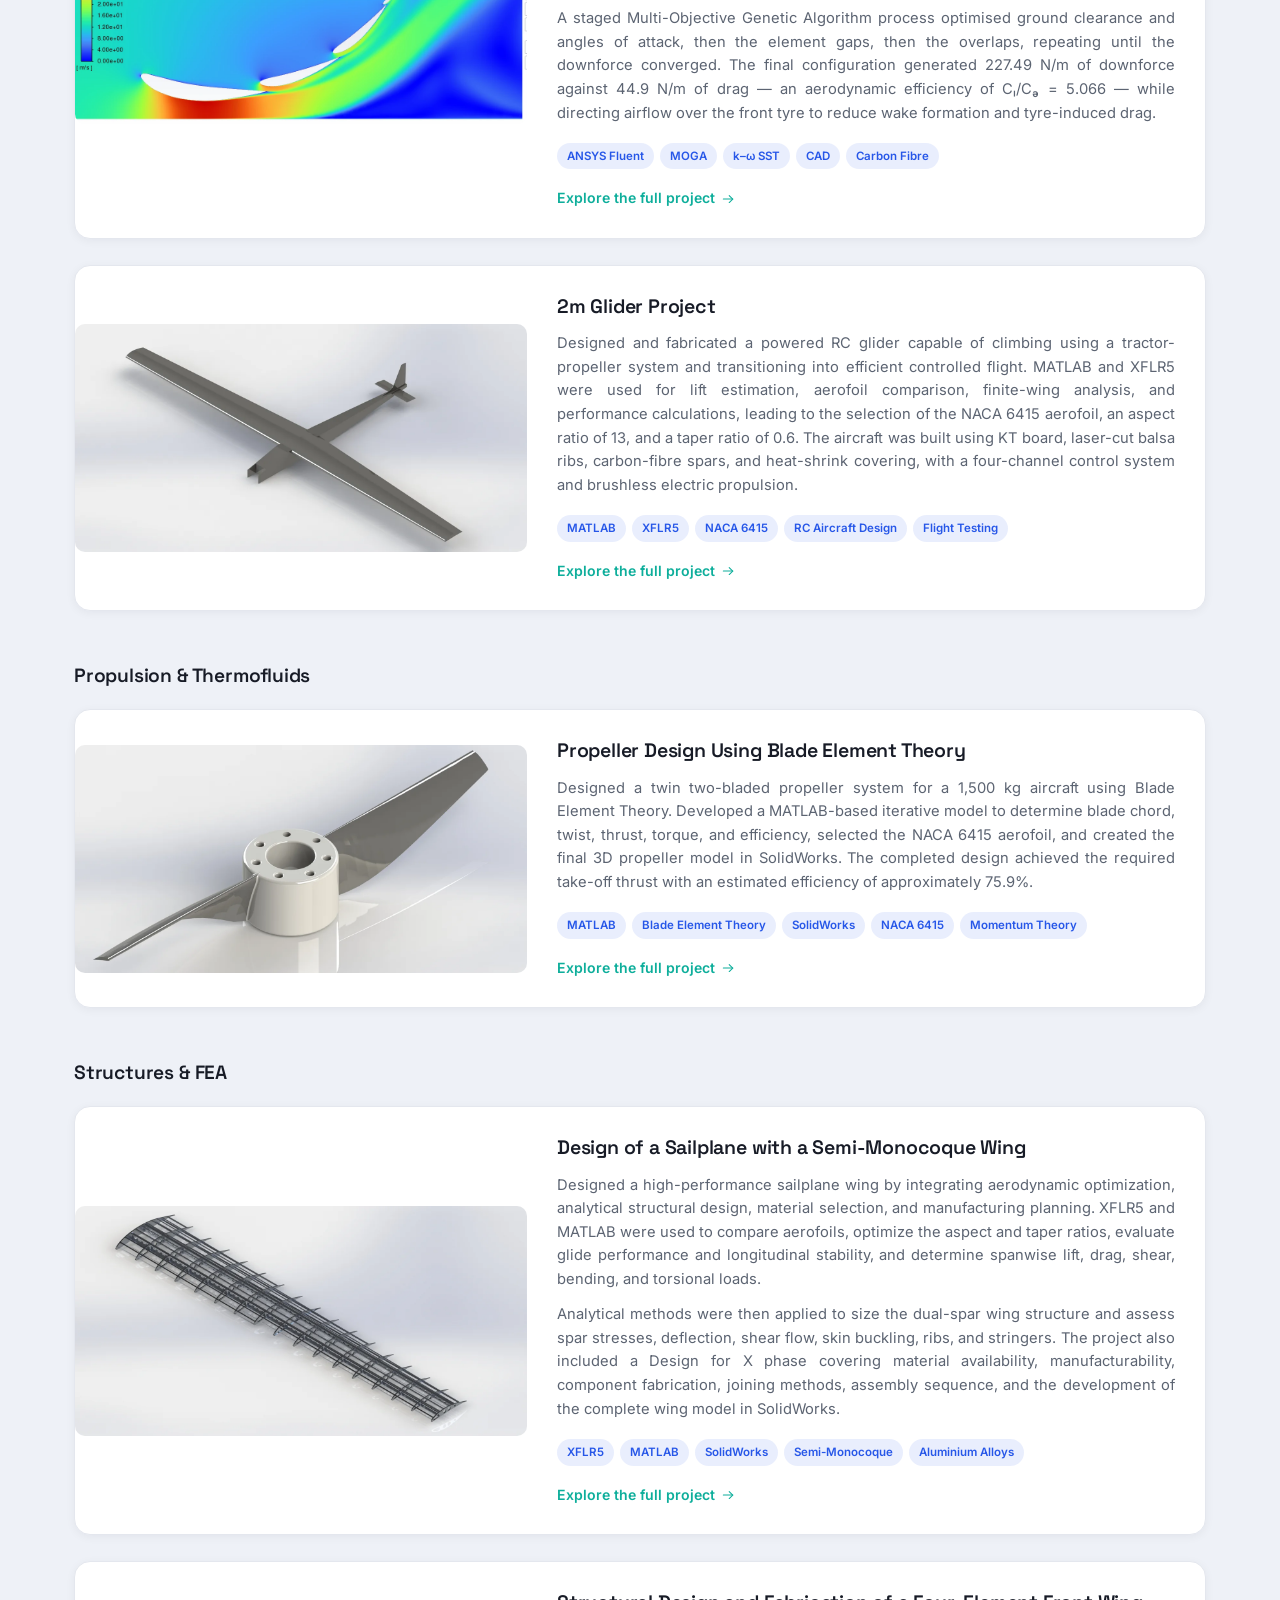
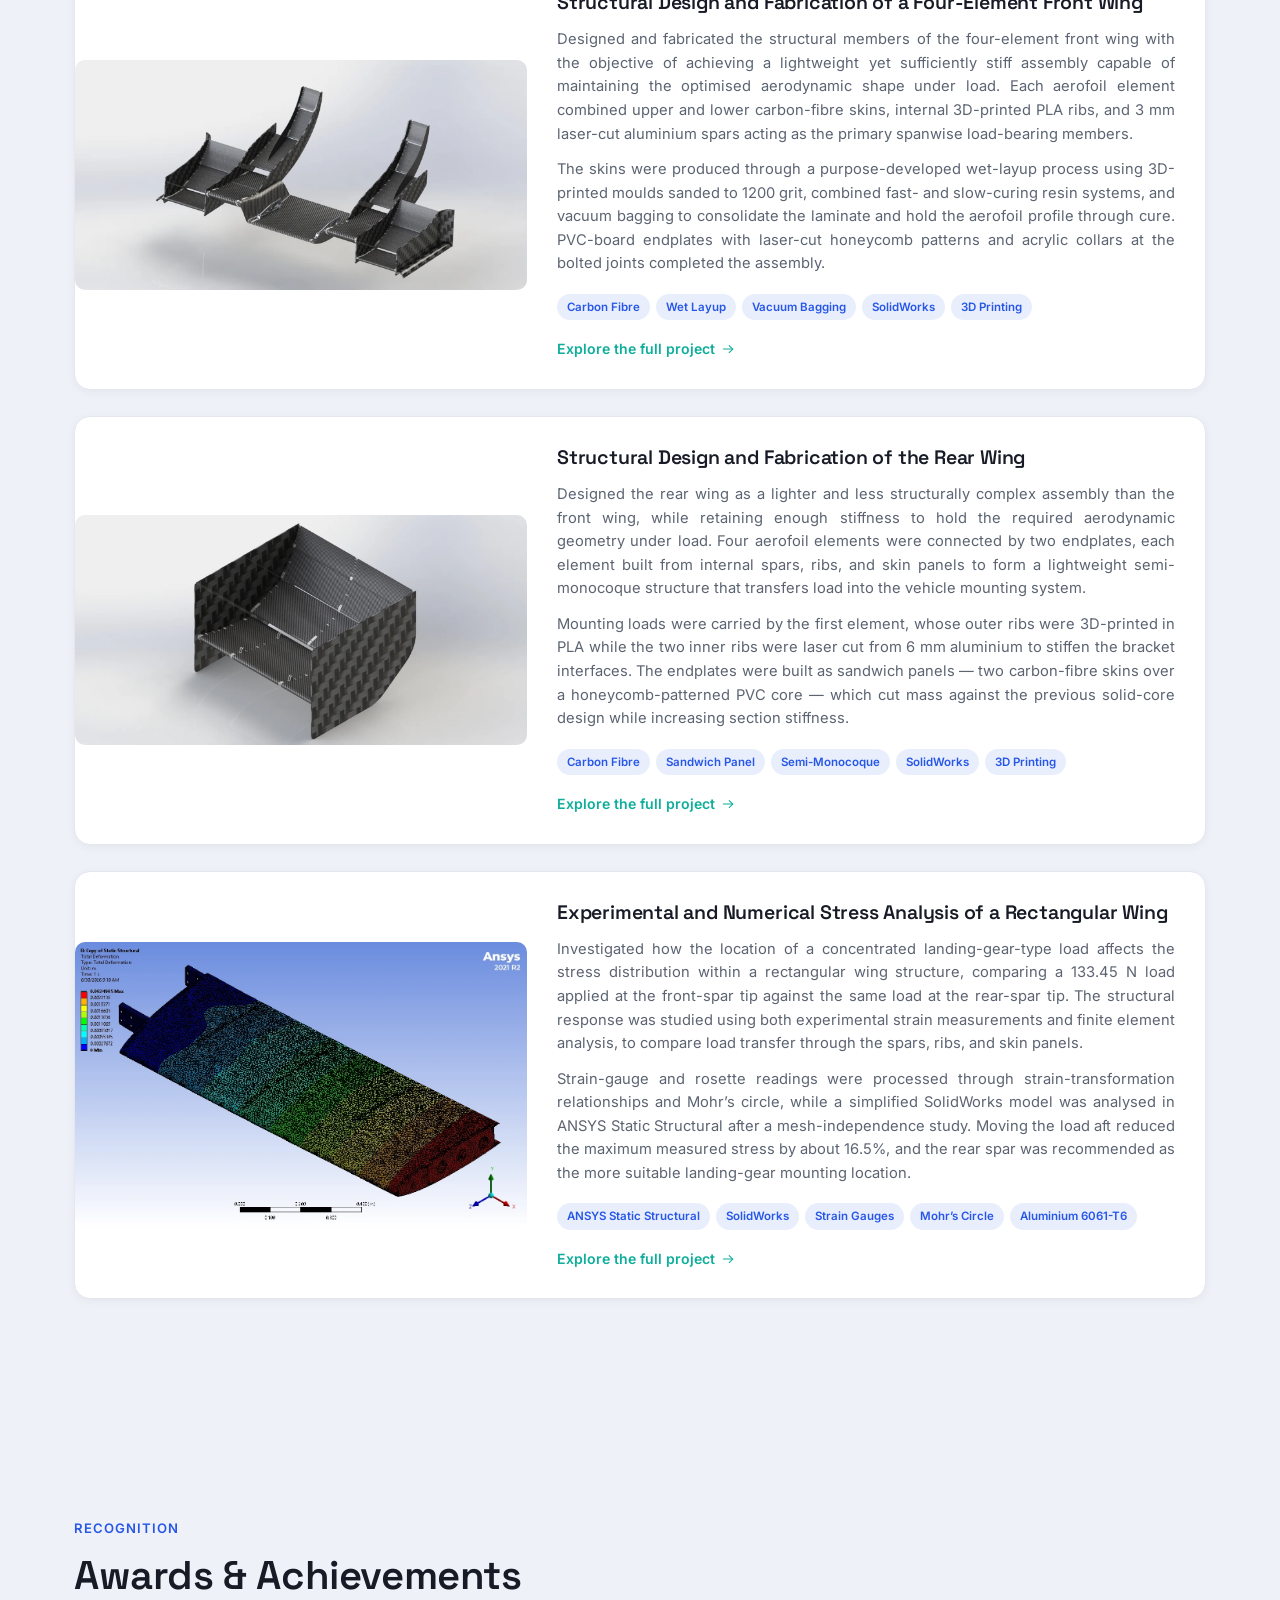
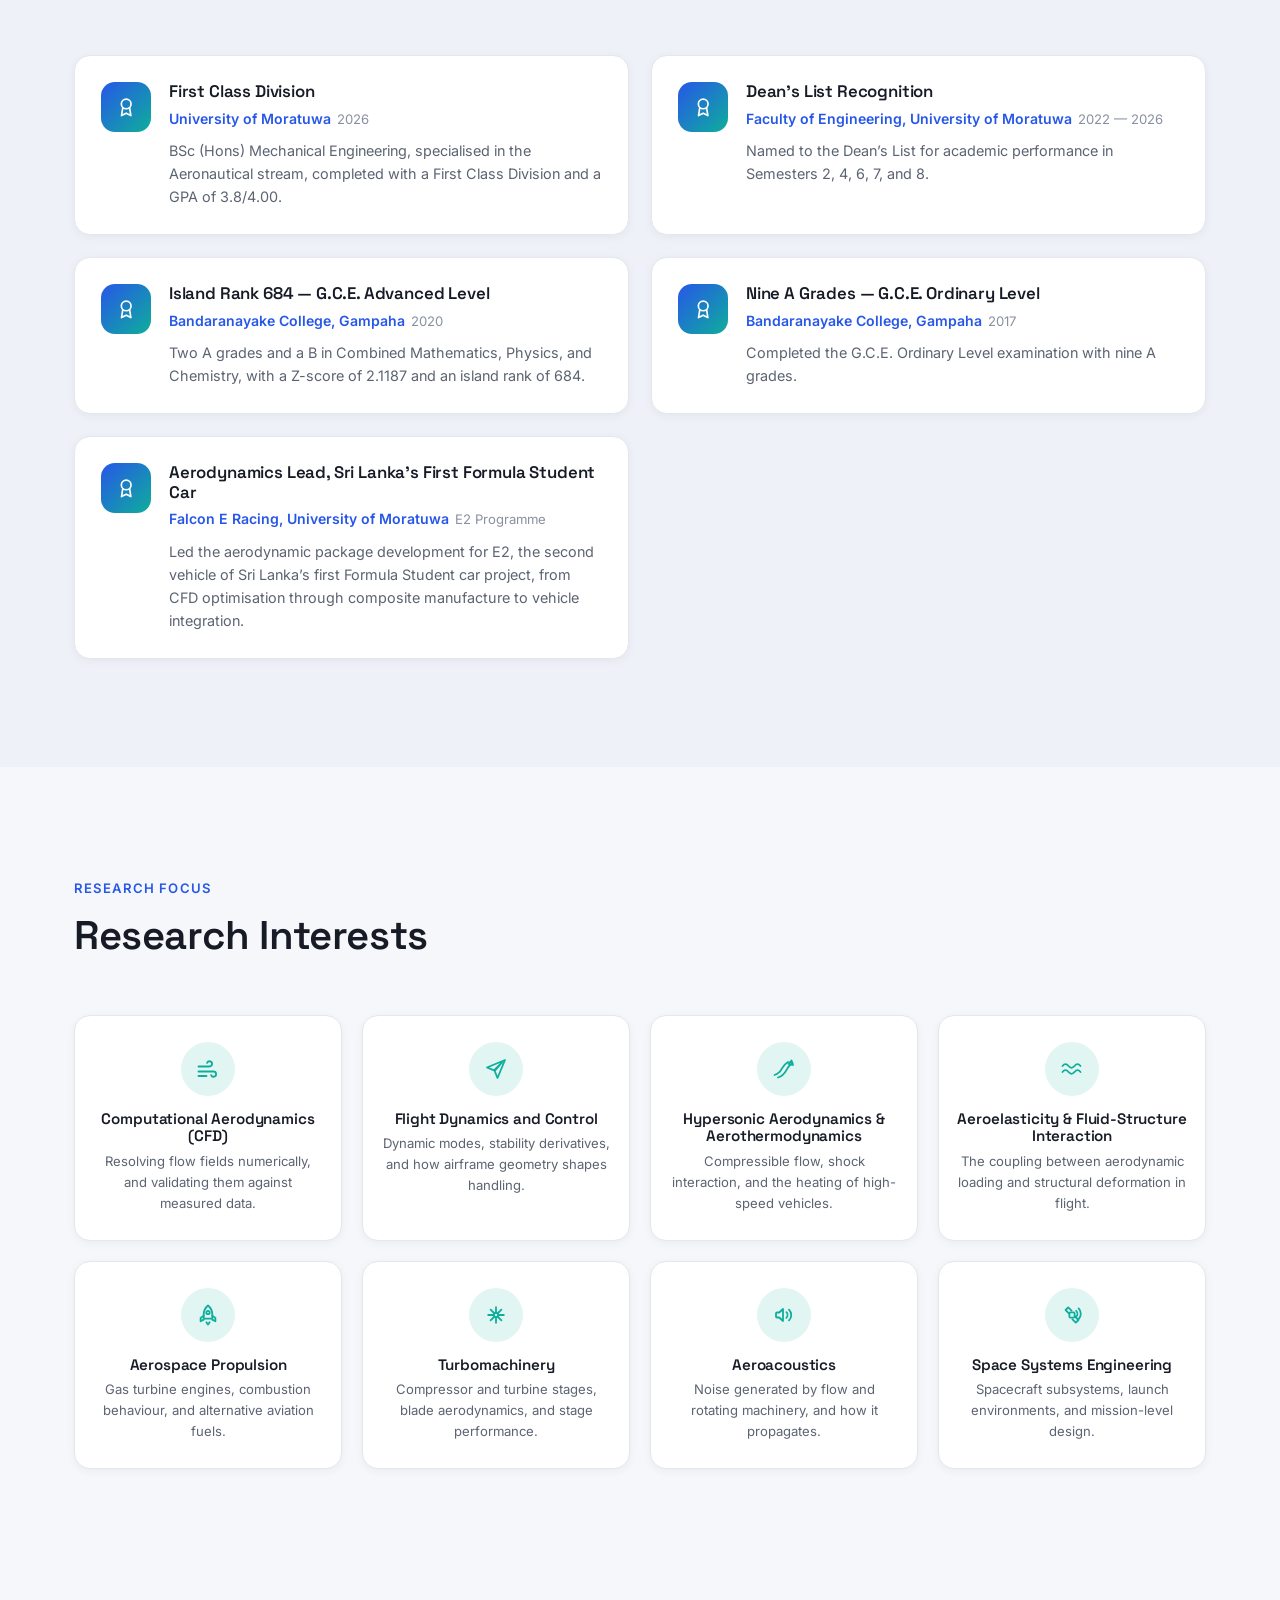
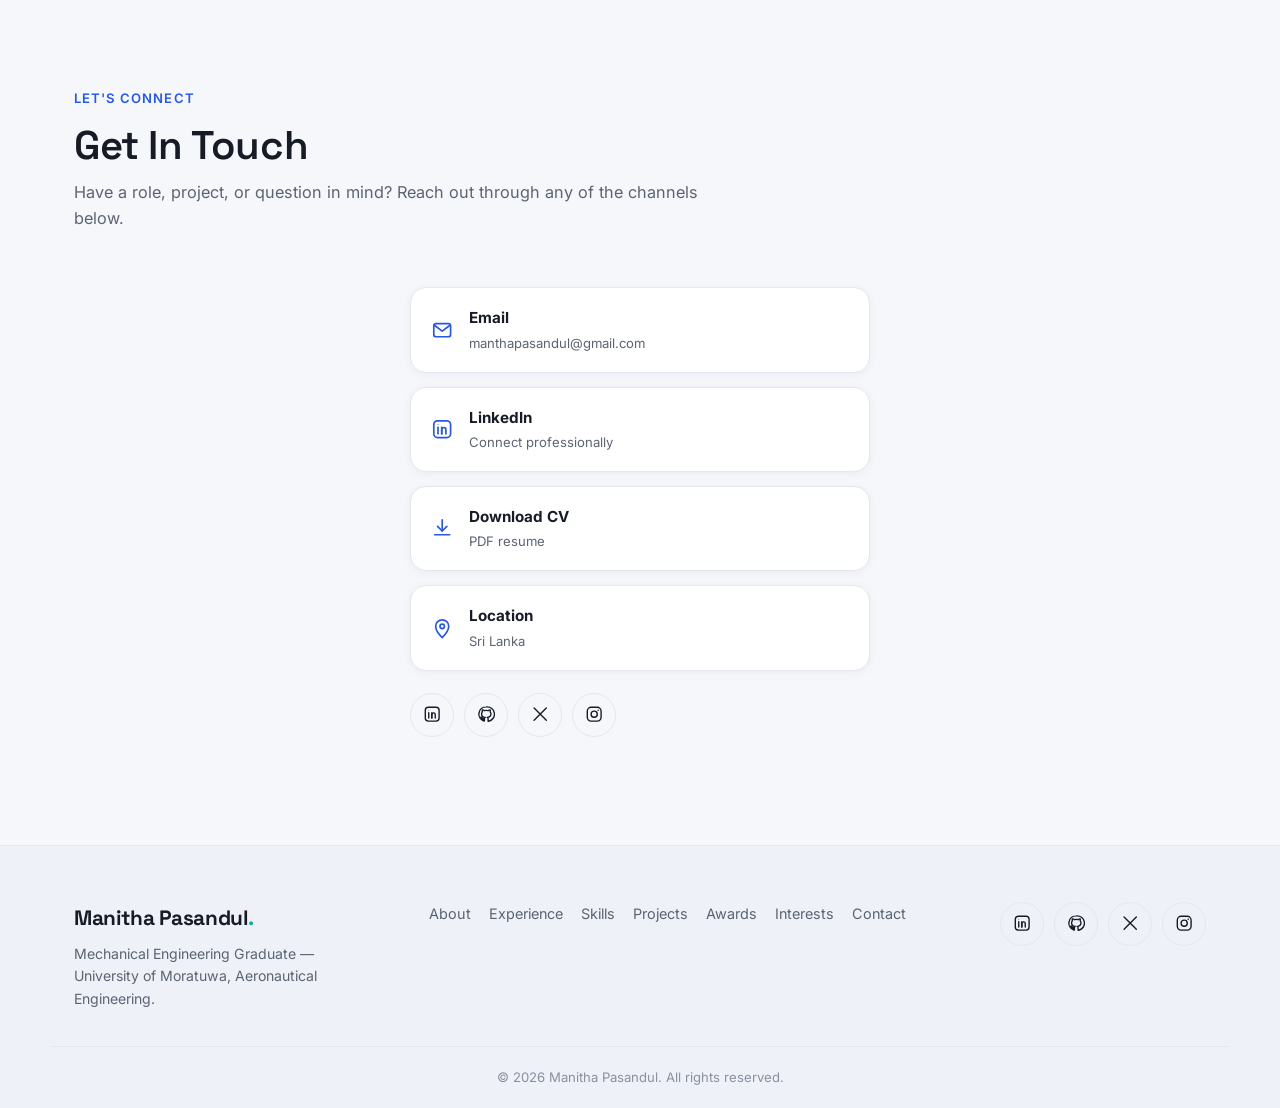
==== commit d945e7ac: "Move the IELTS card below the BSc entry Co-Authored-By: Claude Sonnet 5.5 <noreply@anthropic.com>" ====
--- a/index.html
+++ b/index.html
@@ -11,7 +11,7 @@
 <link rel="preconnect" href="https://fonts.gstatic.com" crossorigin />
 <link href="https://fonts.googleapis.com/css2?family=Space+Grotesk:wght@500;600;700&family=Inter:wght@400;500;600;700&display=swap" rel="stylesheet" />
 
-<link rel="stylesheet" href="css/style.css?v=54">
+<link rel="stylesheet" href="css/style.css?v=55">
 <link rel="icon" href="assets/images/favicon.svg" type="image/svg+xml" />
 </head>
 <body>
@@ -339,7 +339,7 @@
   <svg class="icon"><use href="#icon-arrow-up"/></svg>
 </button>
 
-<script src="js/data.js?v=54"></script>
-<script src="js/main.js?v=54"></script>
+<script src="js/data.js?v=55"></script>
+<script src="js/main.js?v=55"></script>
 </body>
 </html>
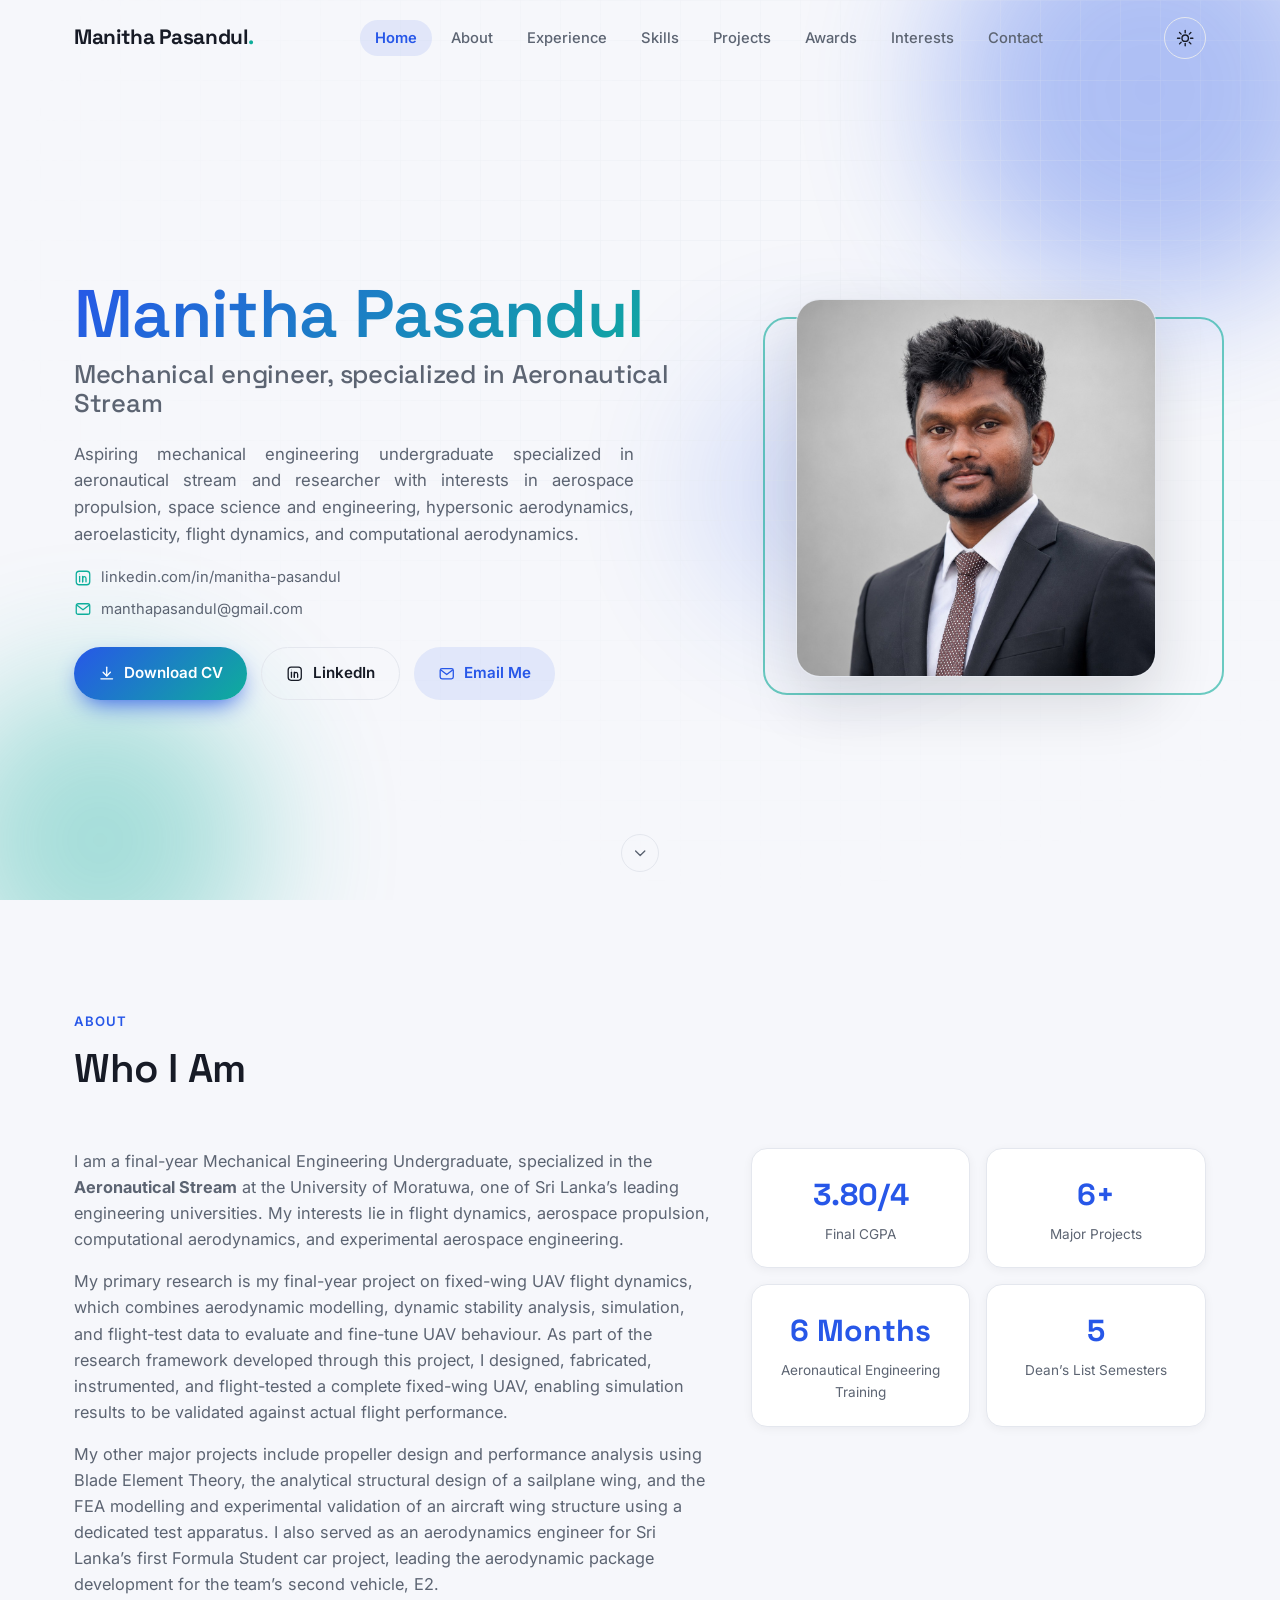
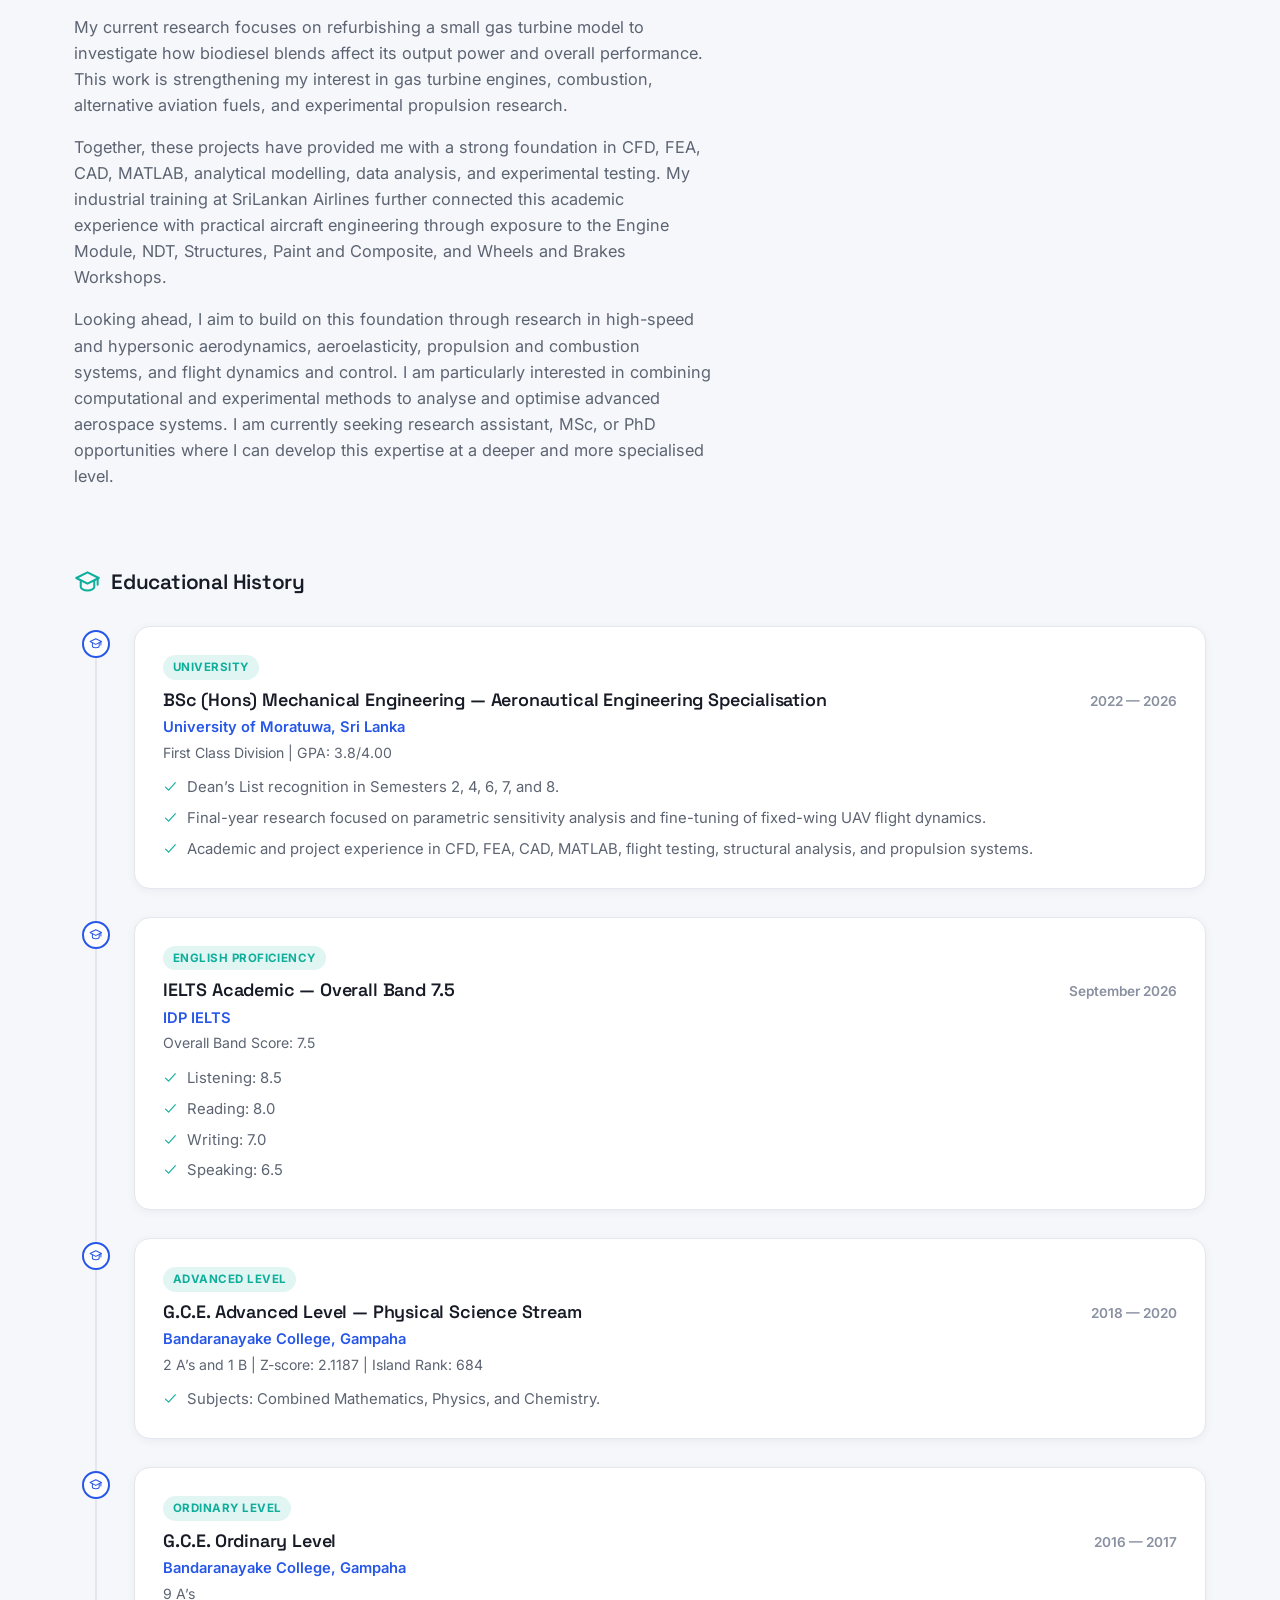
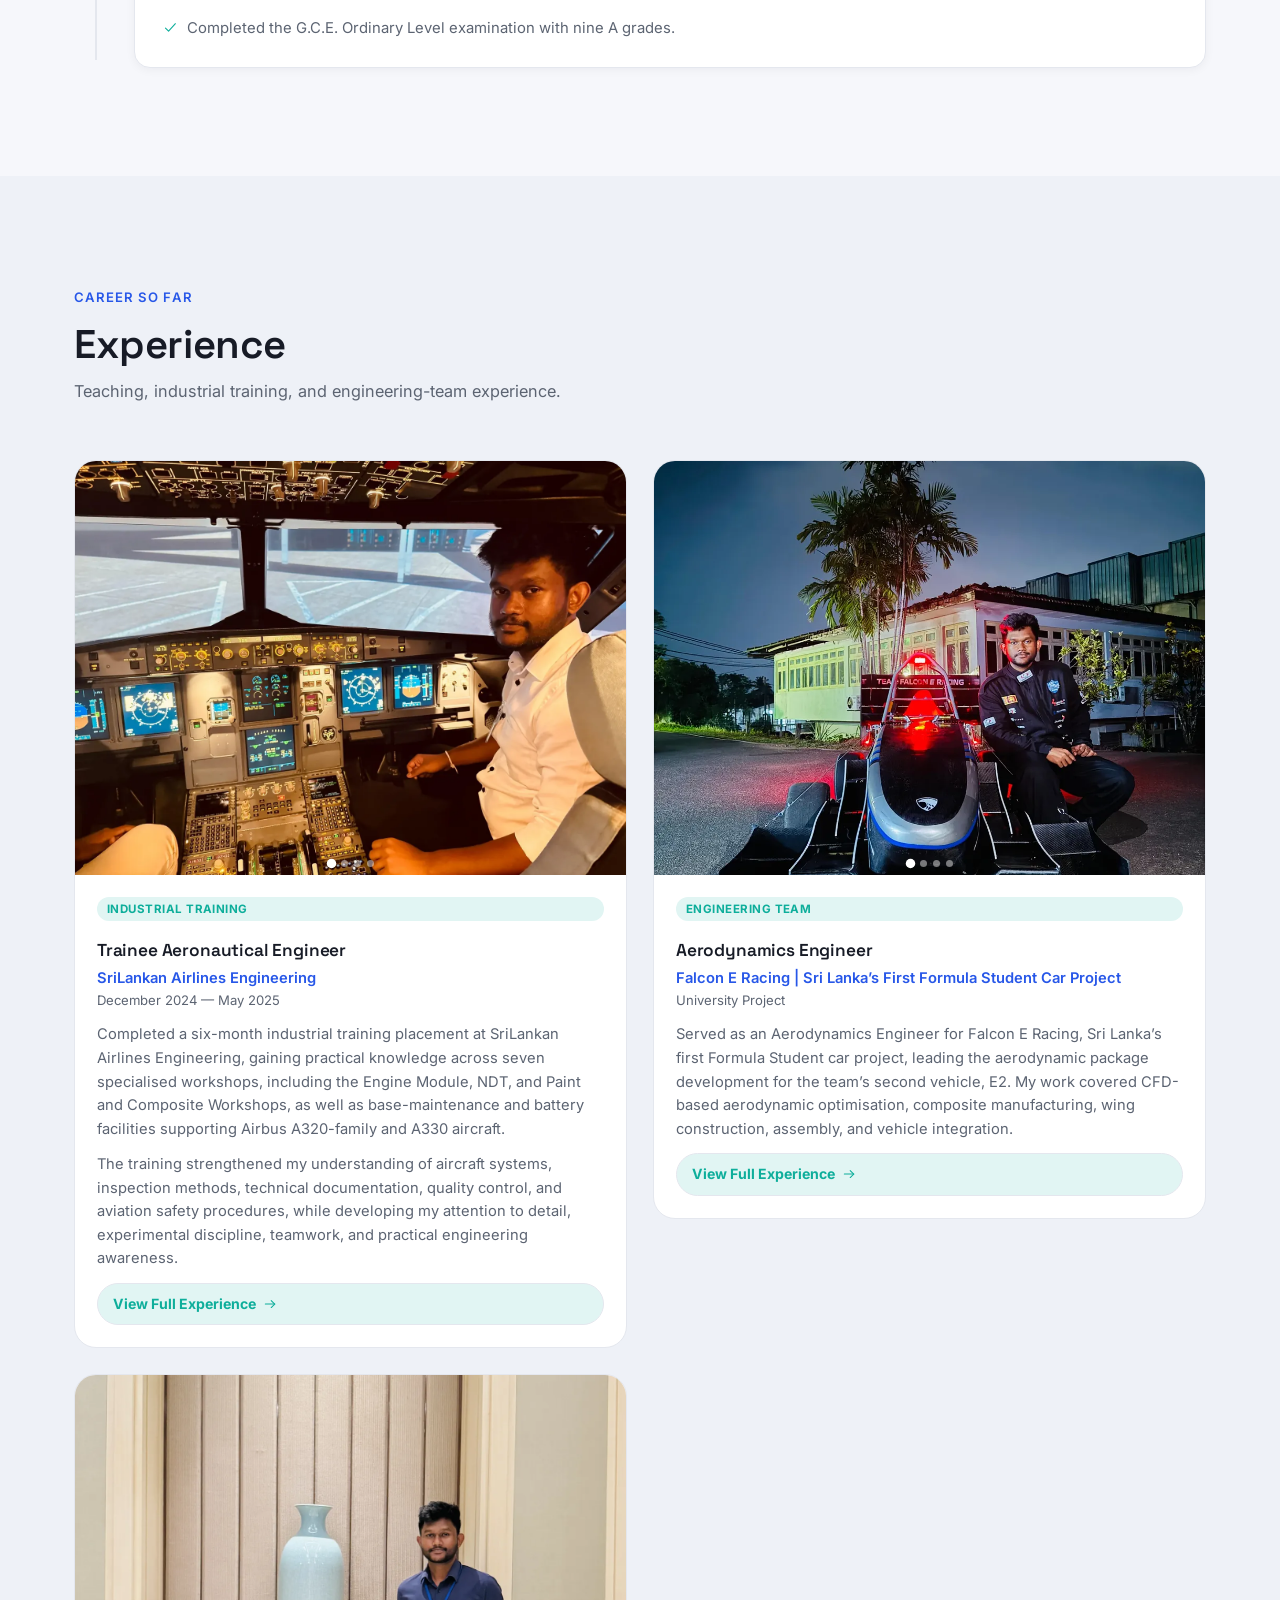
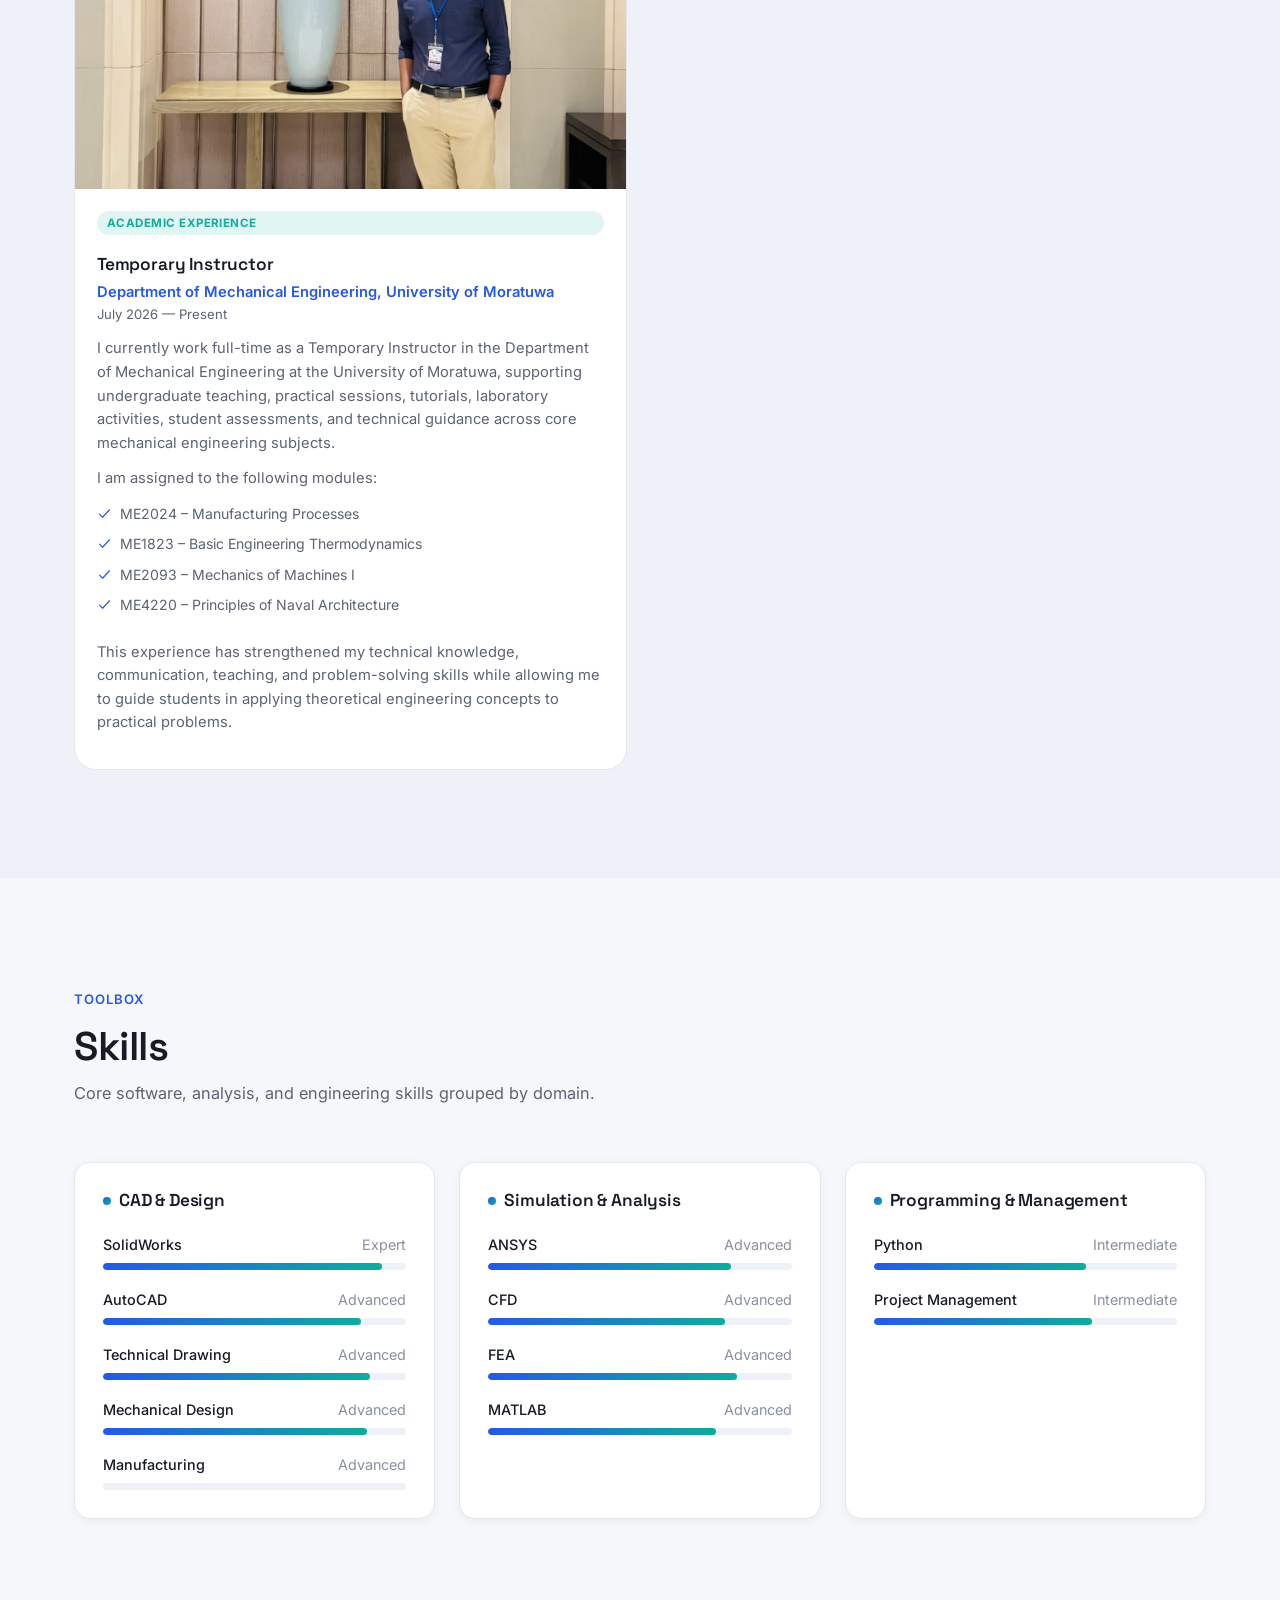
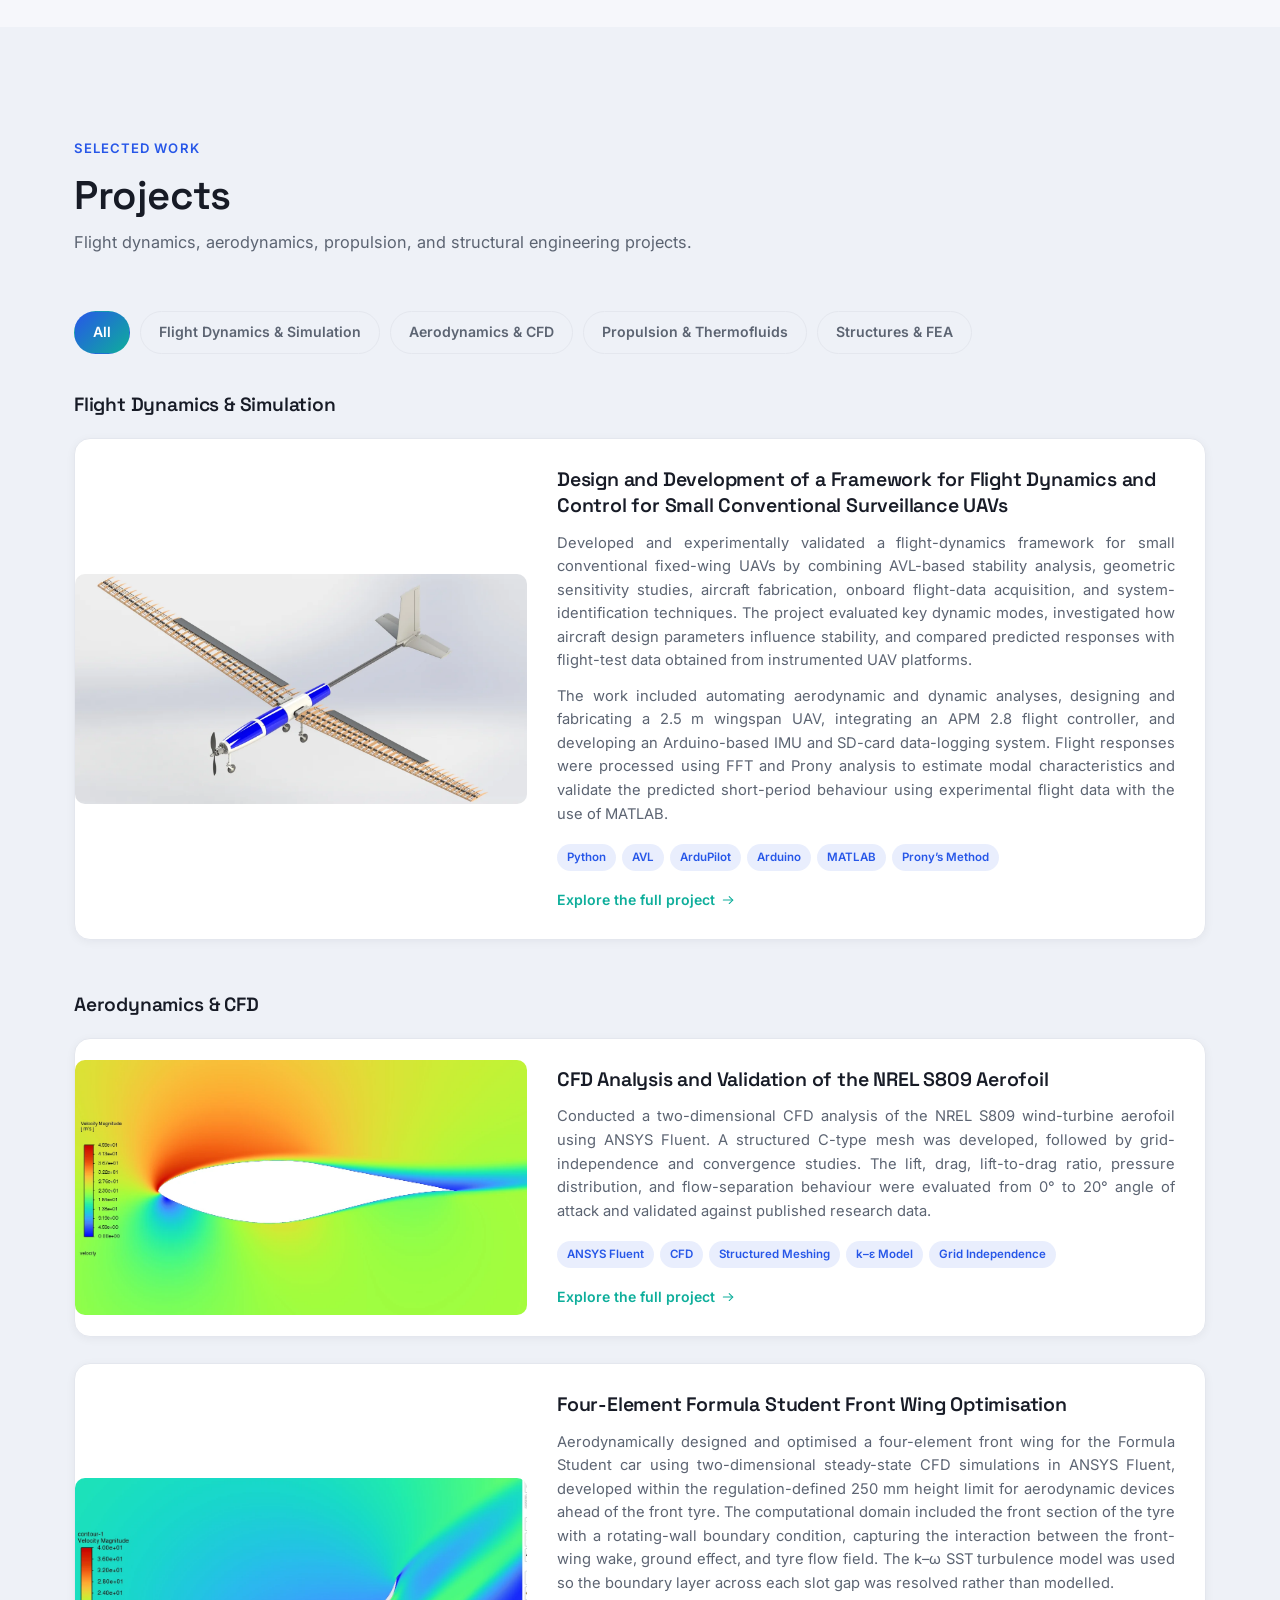
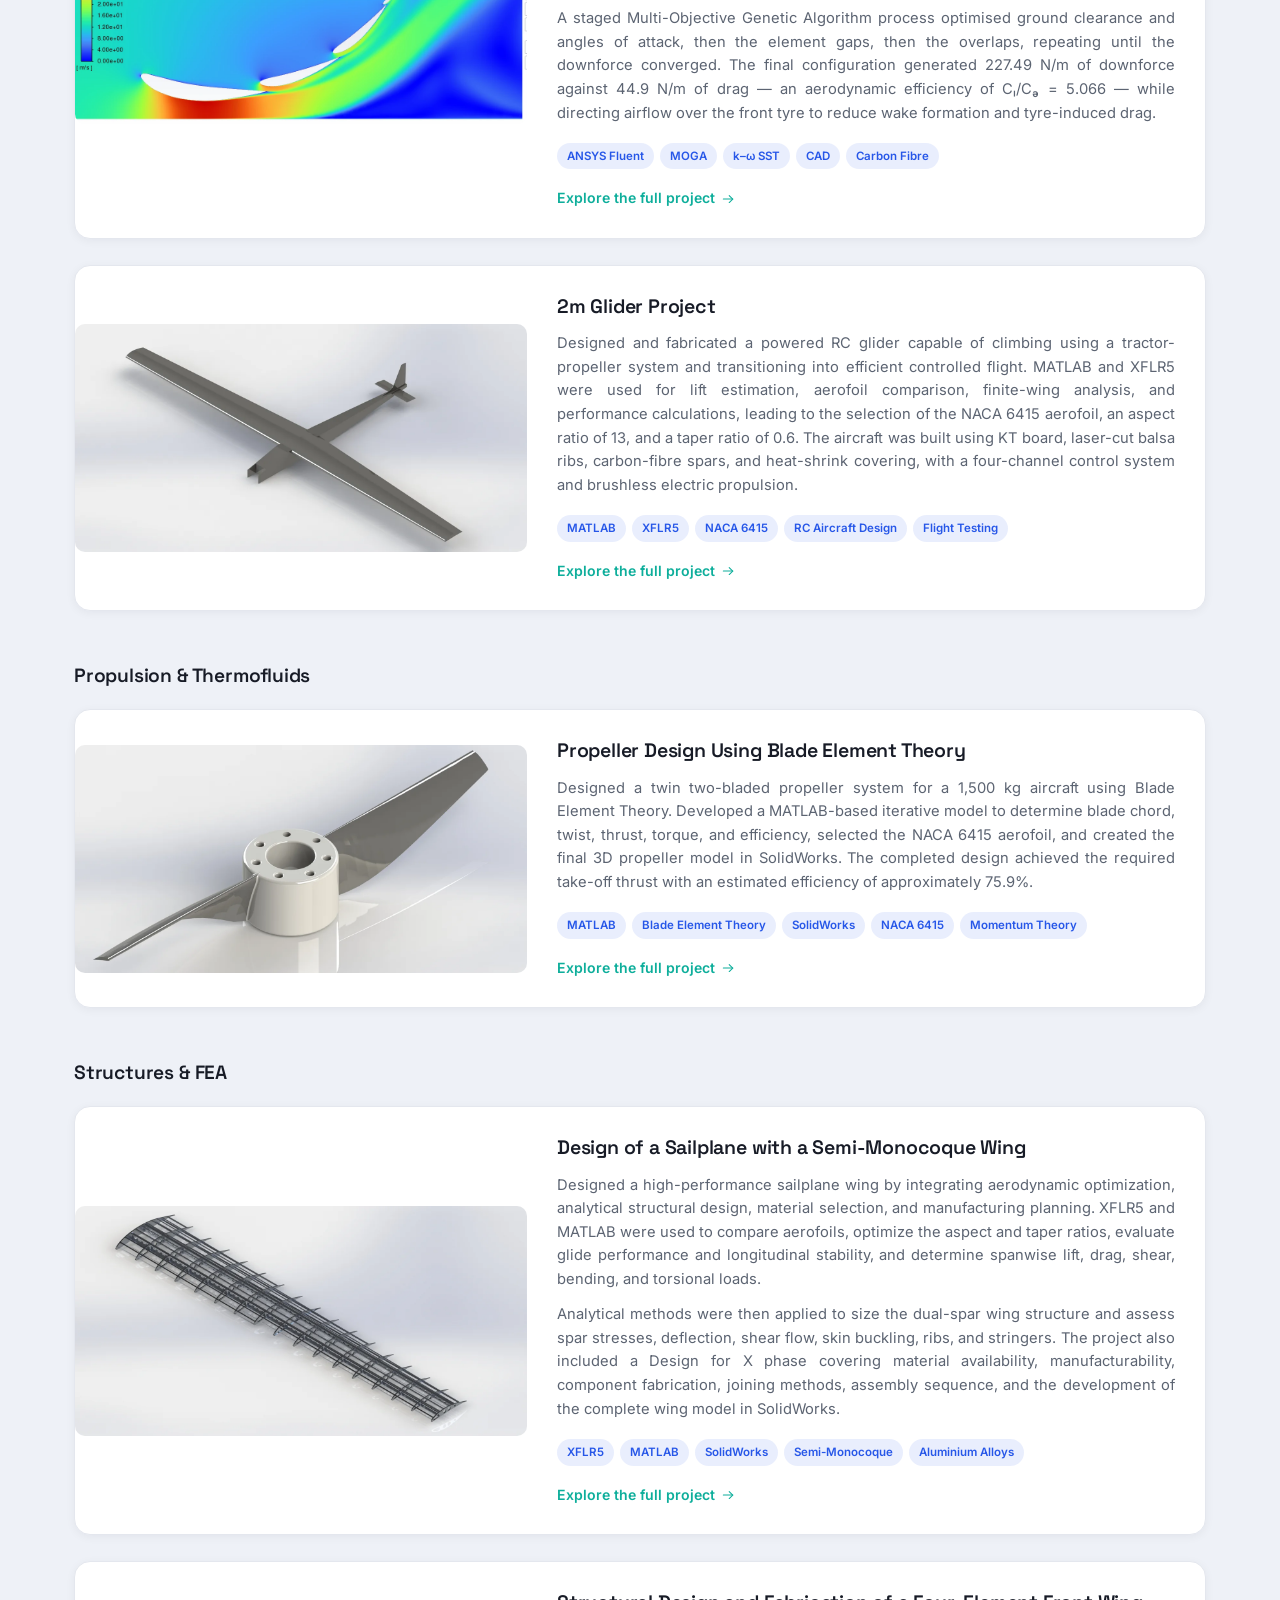
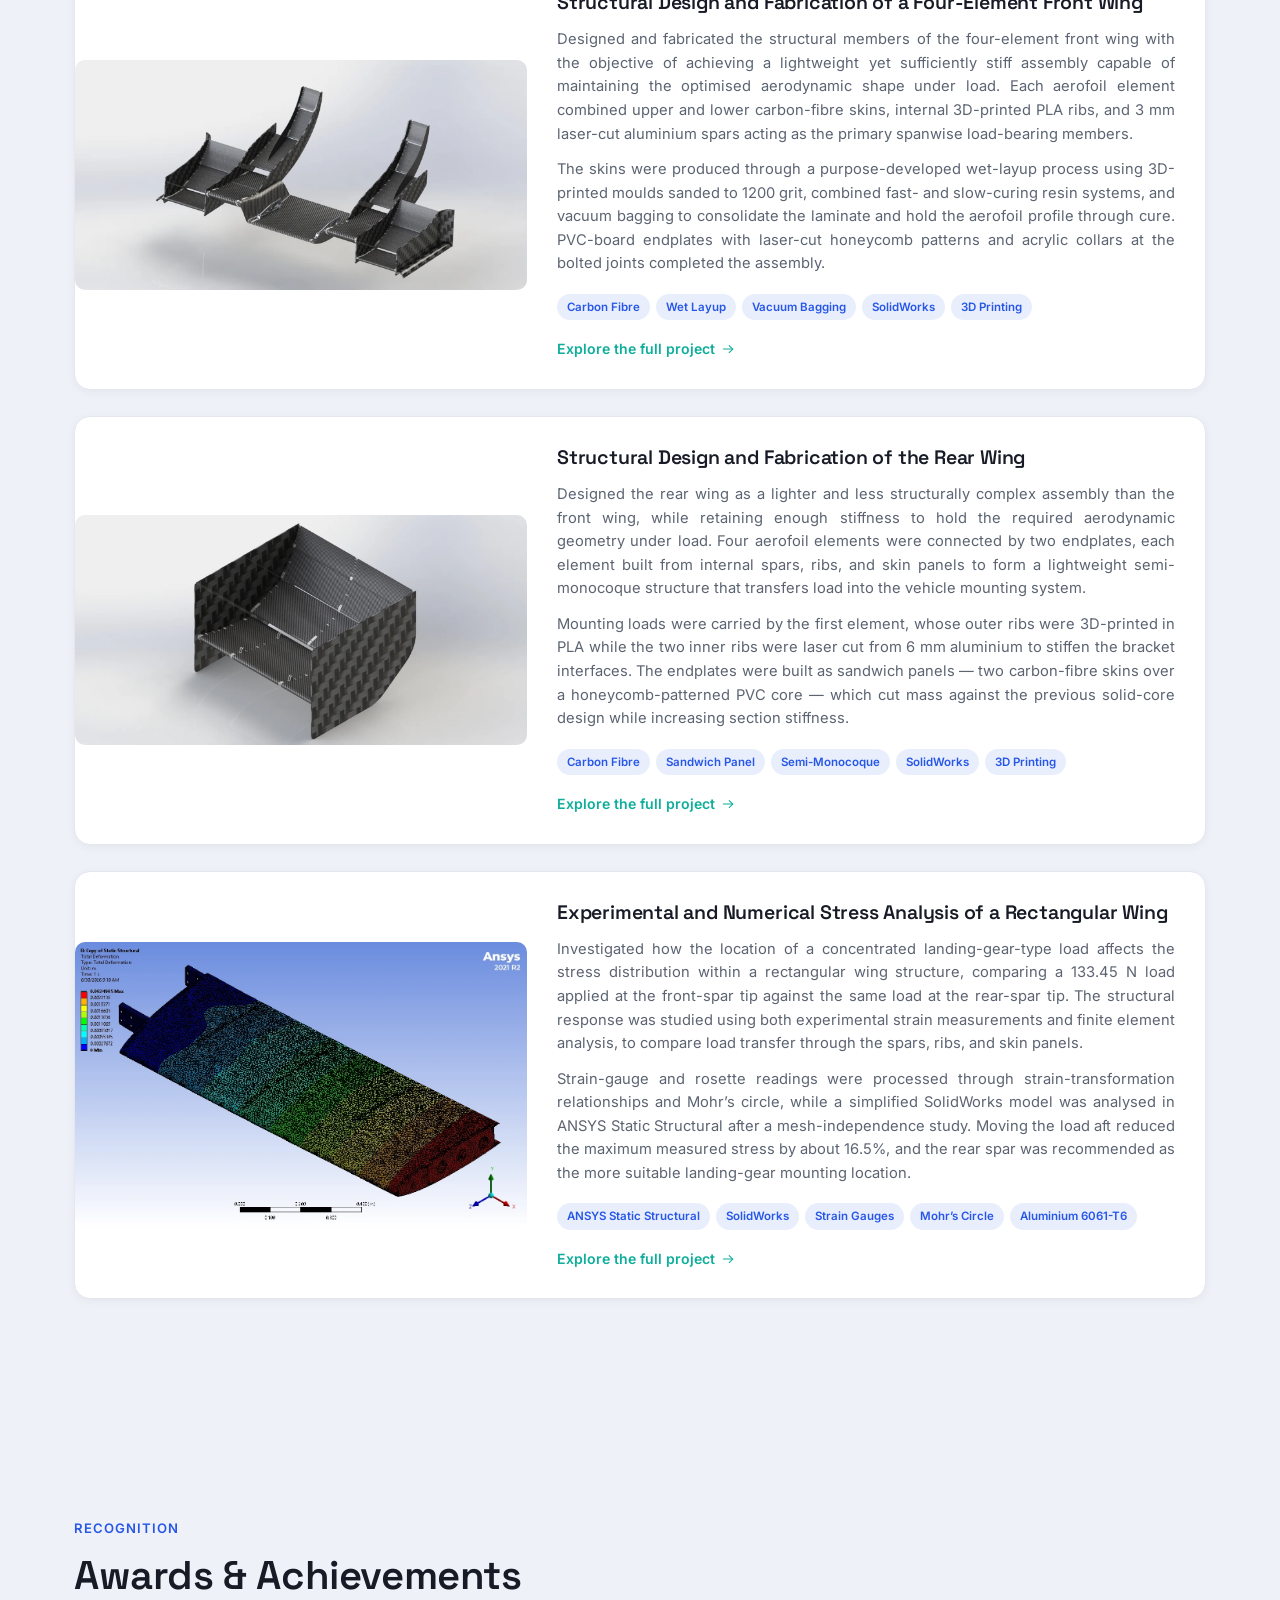
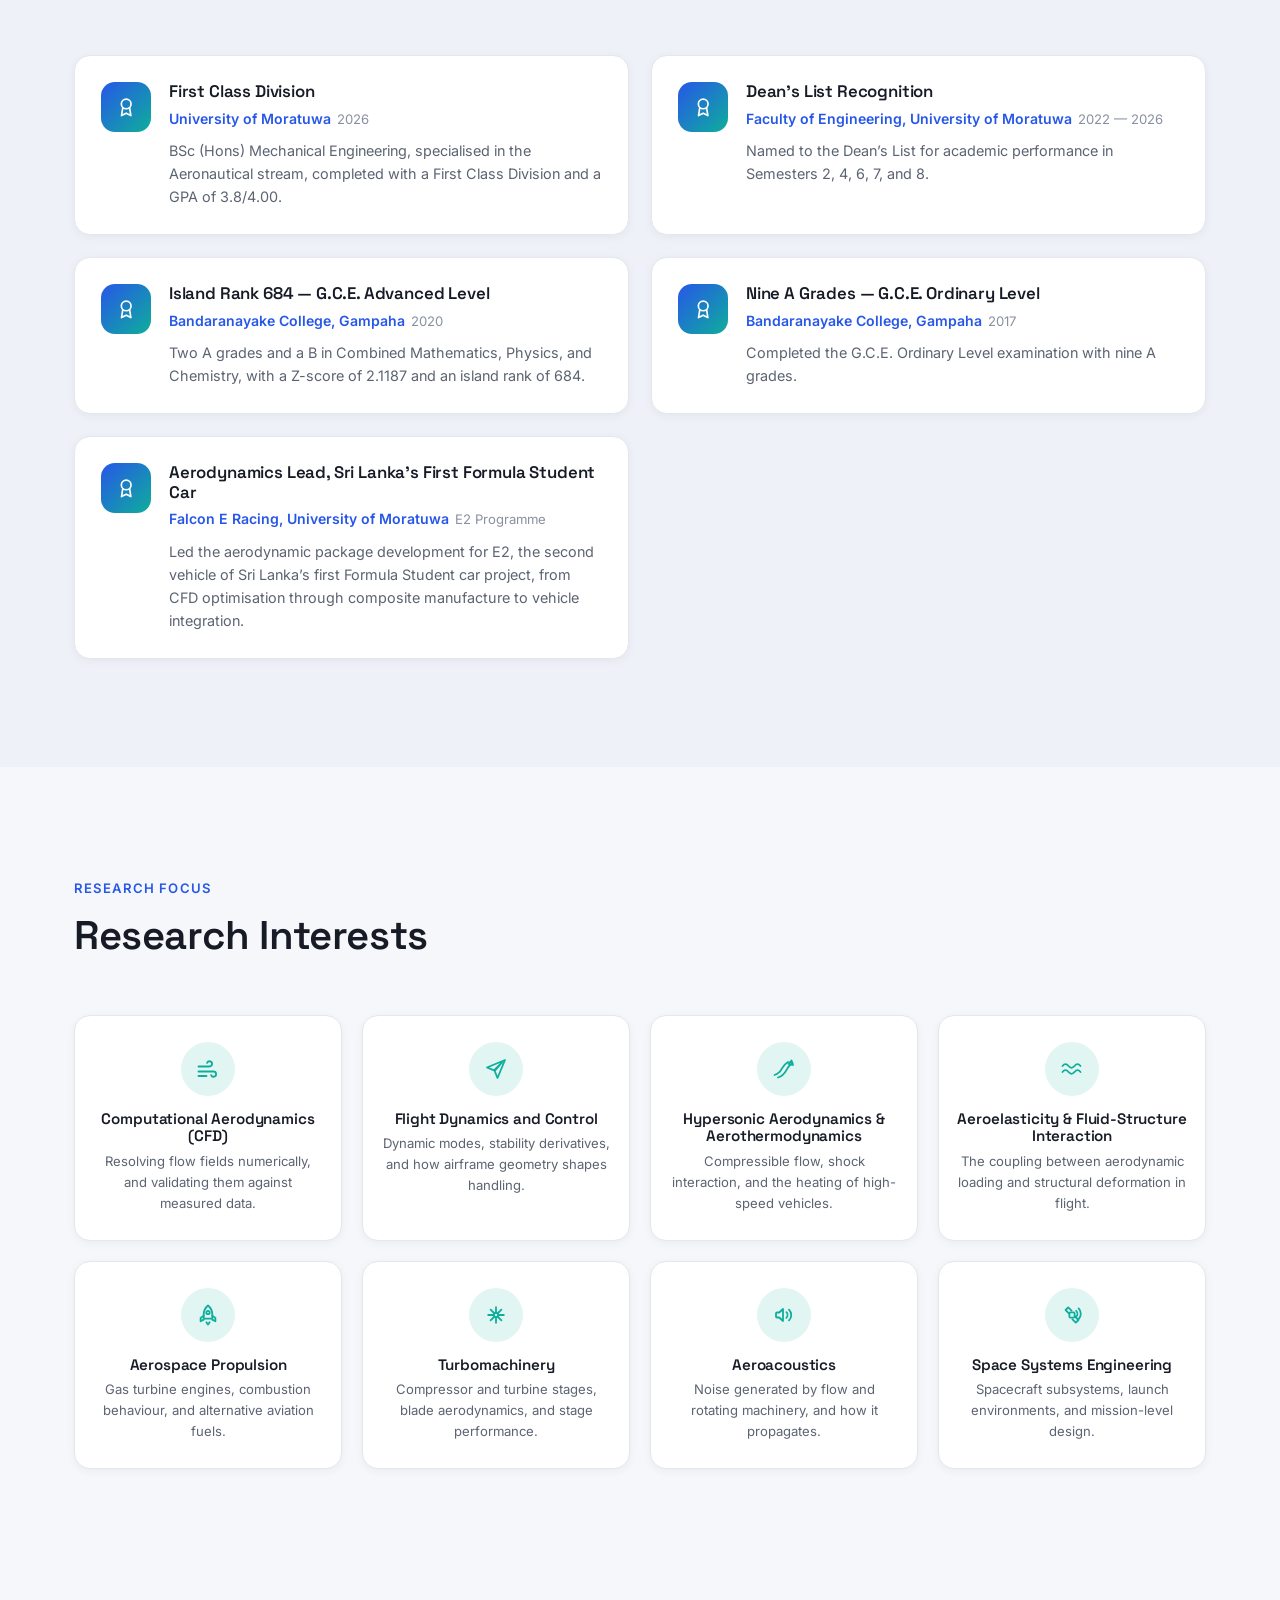
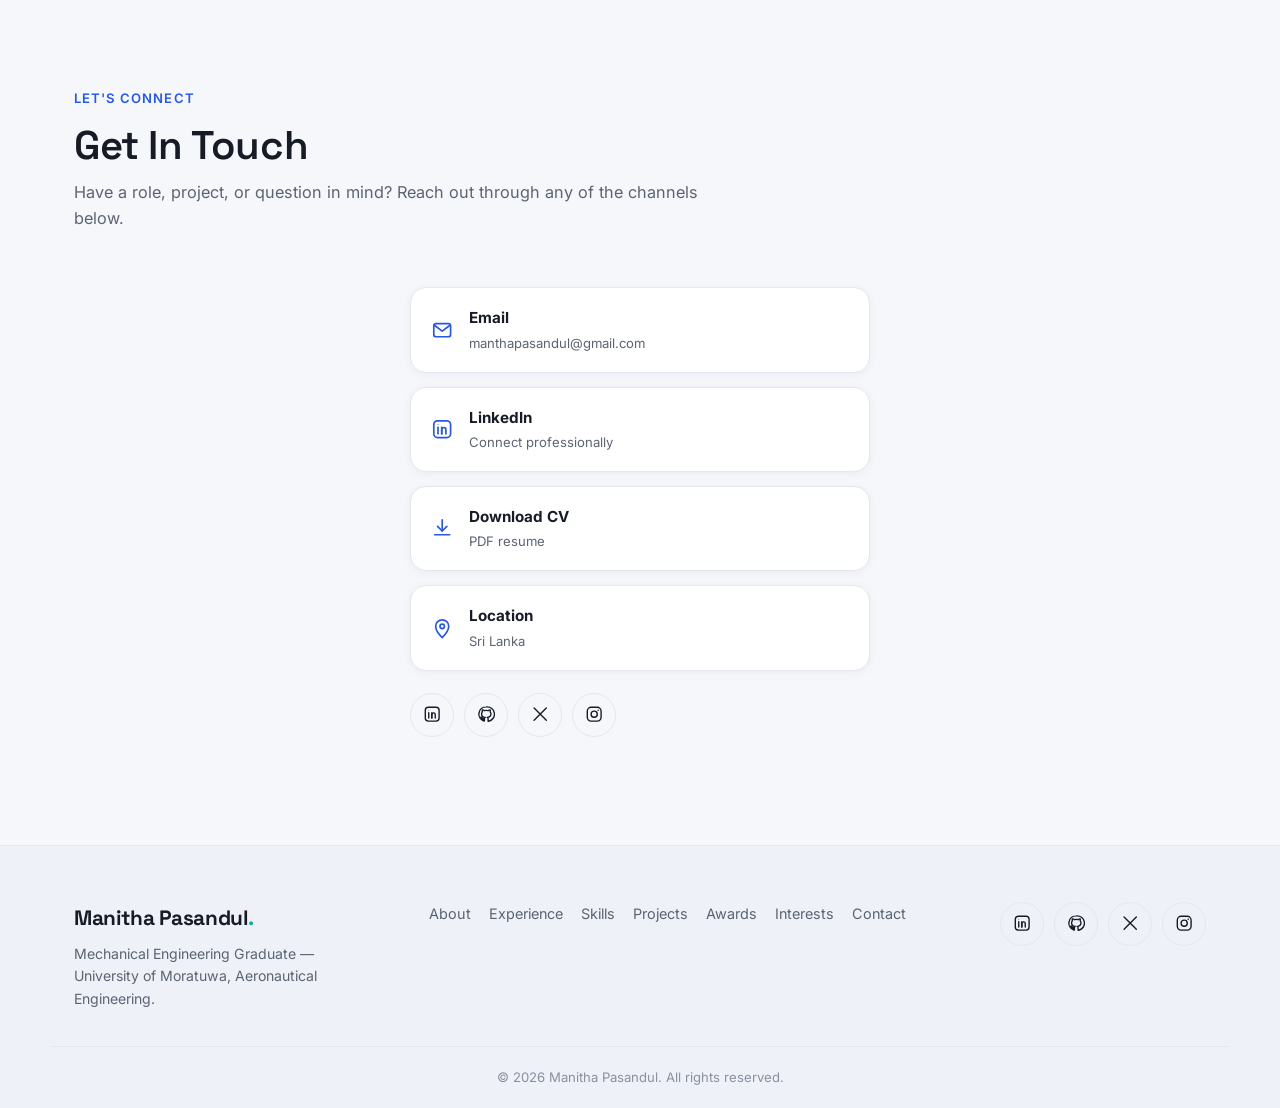
==== commit 0ef19658: "Update CV with the latest version Co-Authored-By: Claude Sonnet 5.5 <noreply@anthropic.com>" ====
--- a/index.html
+++ b/index.html
@@ -11,7 +11,7 @@
 <link rel="preconnect" href="https://fonts.gstatic.com" crossorigin />
 <link href="https://fonts.googleapis.com/css2?family=Space+Grotesk:wght@500;600;700&family=Inter:wght@400;500;600;700&display=swap" rel="stylesheet" />
 
-<link rel="stylesheet" href="css/style.css?v=55">
+<link rel="stylesheet" href="css/style.css?v=56">
 <link rel="icon" href="assets/images/favicon.svg" type="image/svg+xml" />
 </head>
 <body>
@@ -339,7 +339,7 @@
   <svg class="icon"><use href="#icon-arrow-up"/></svg>
 </button>
 
-<script src="js/data.js?v=55"></script>
-<script src="js/main.js?v=55"></script>
+<script src="js/data.js?v=56"></script>
+<script src="js/main.js?v=56"></script>
 </body>
 </html>
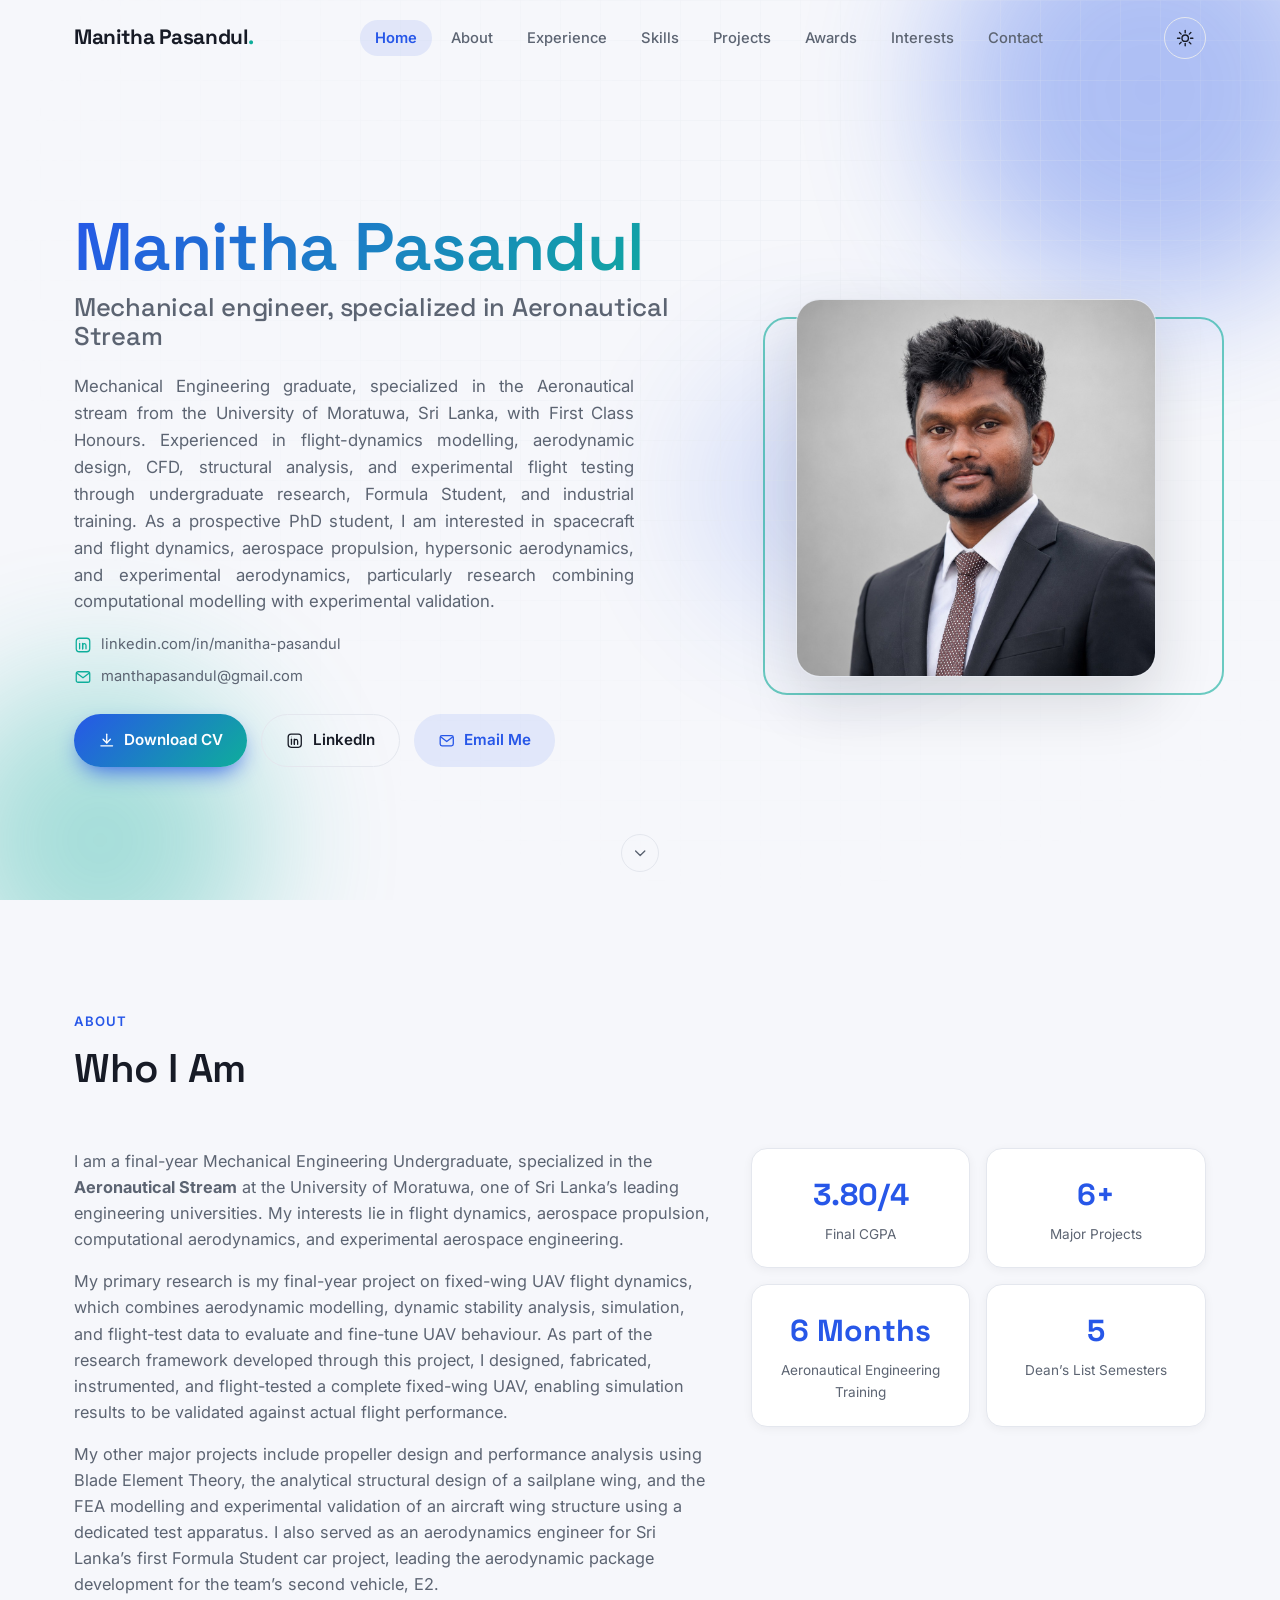
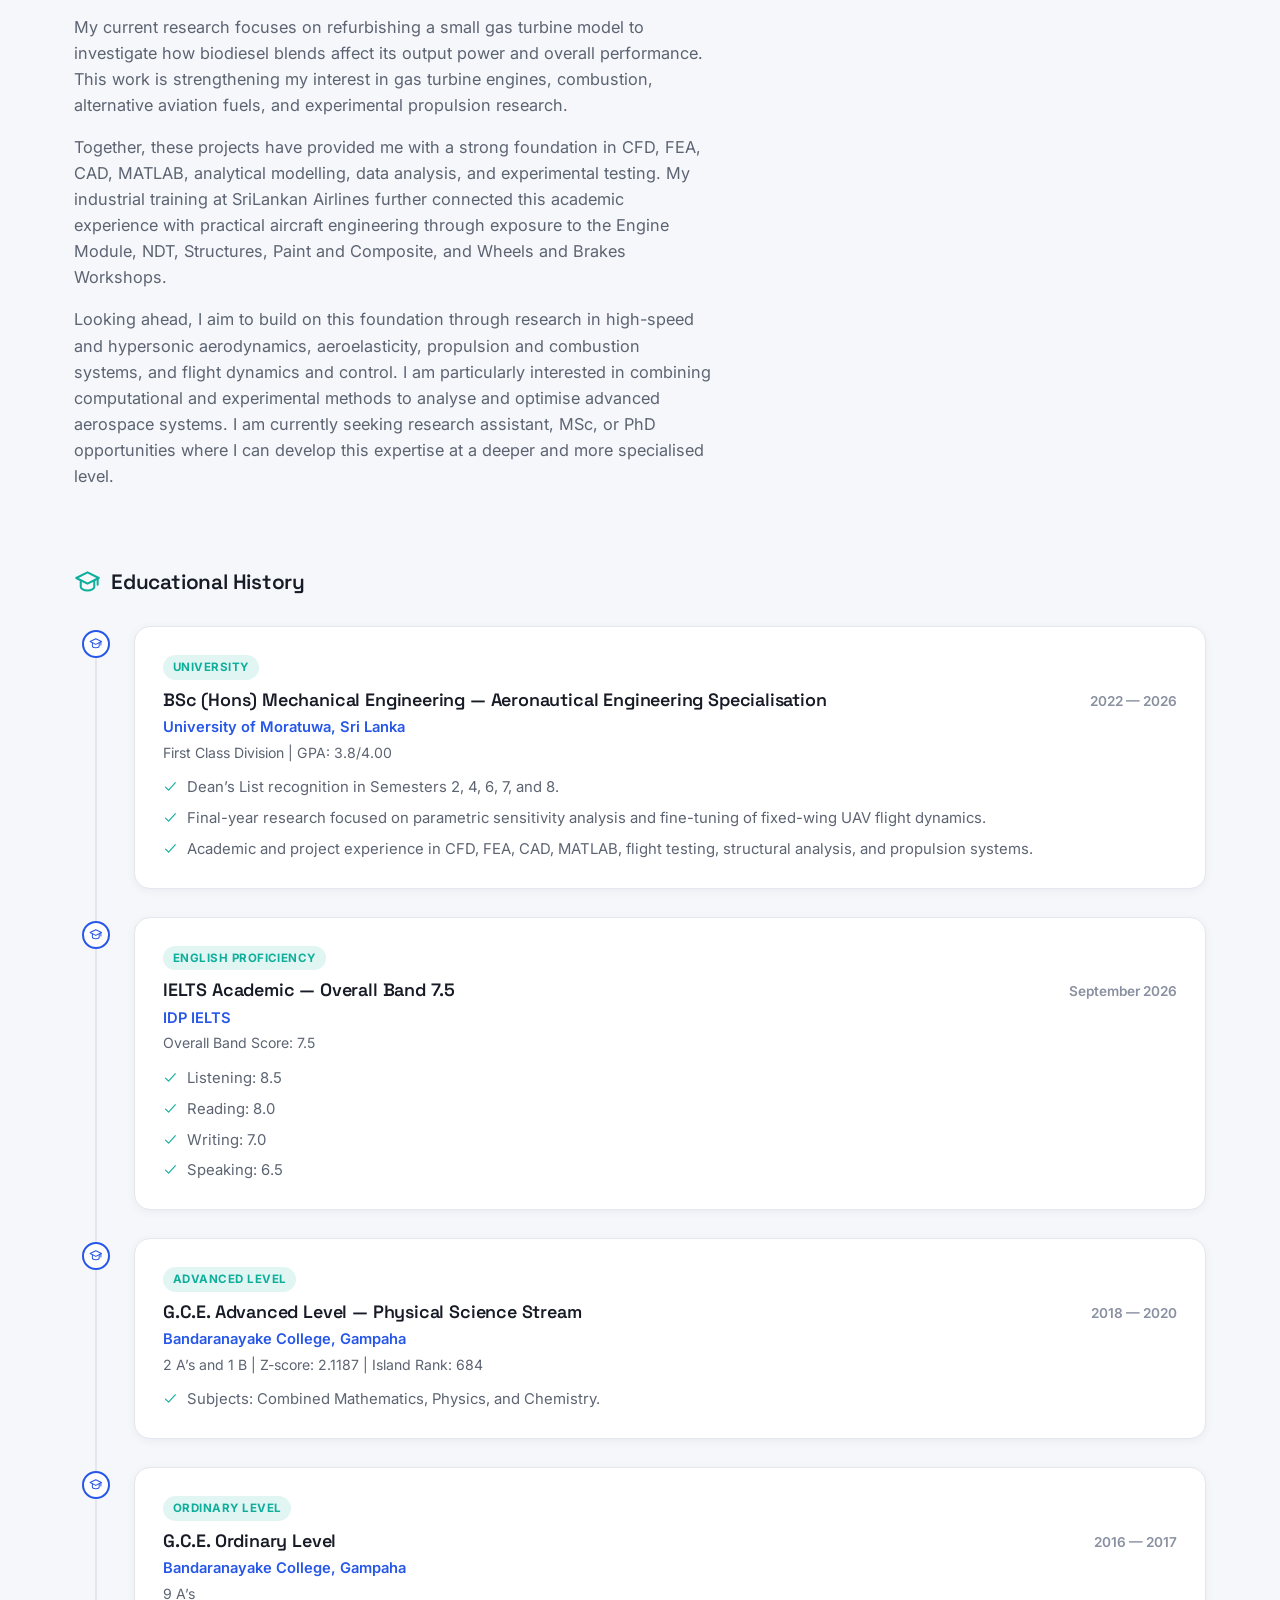
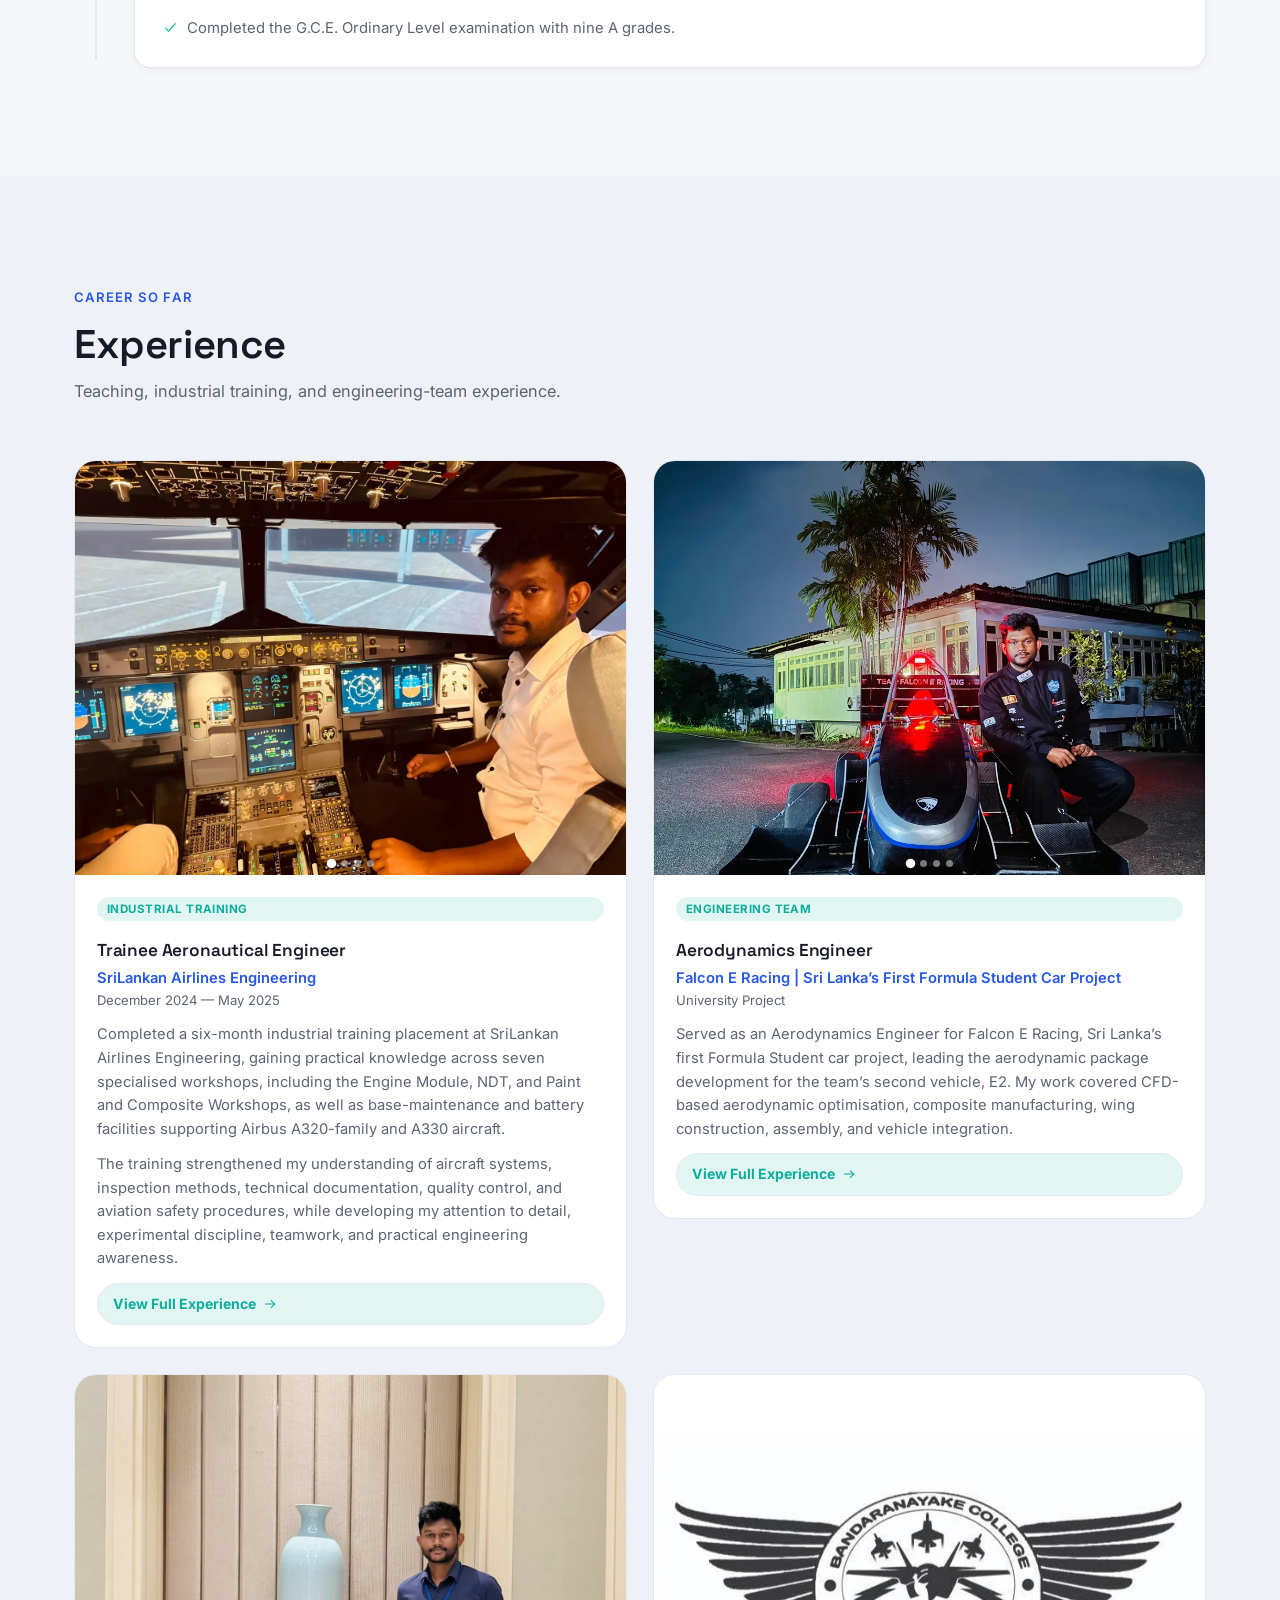
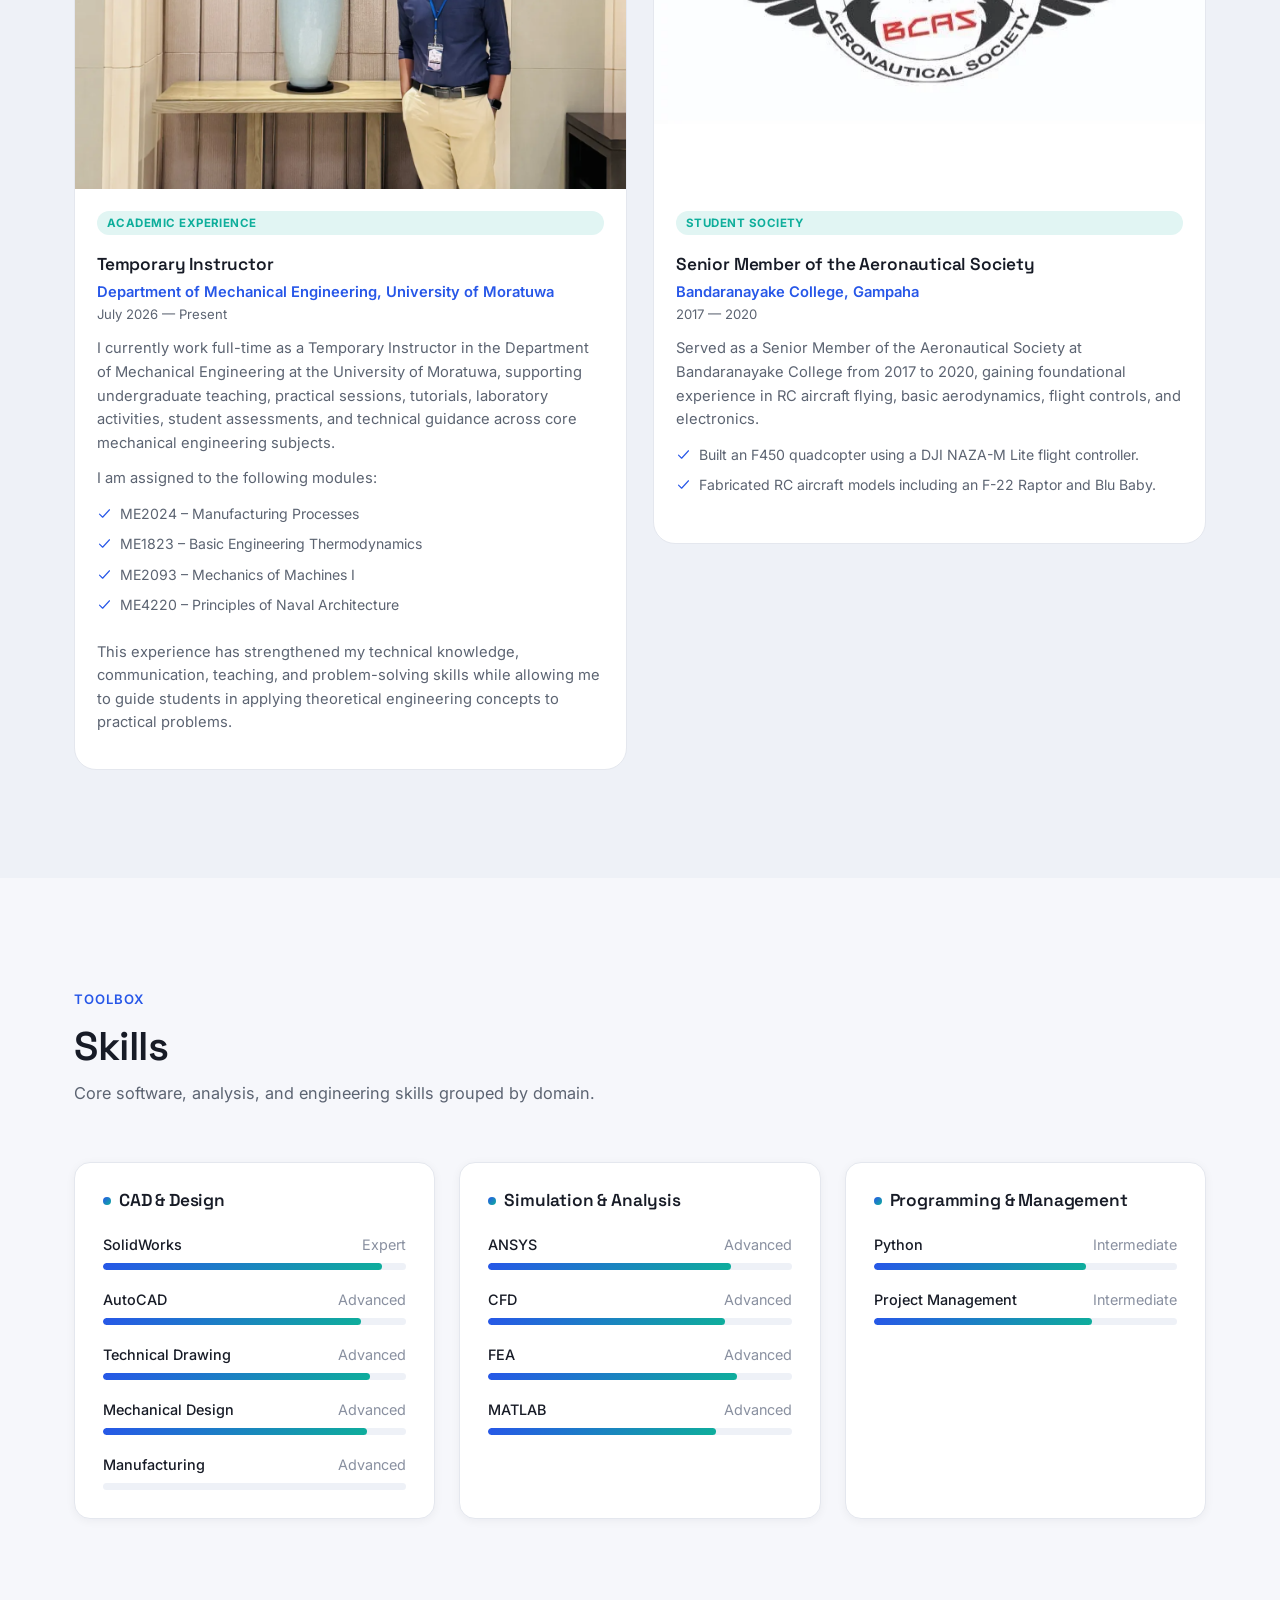
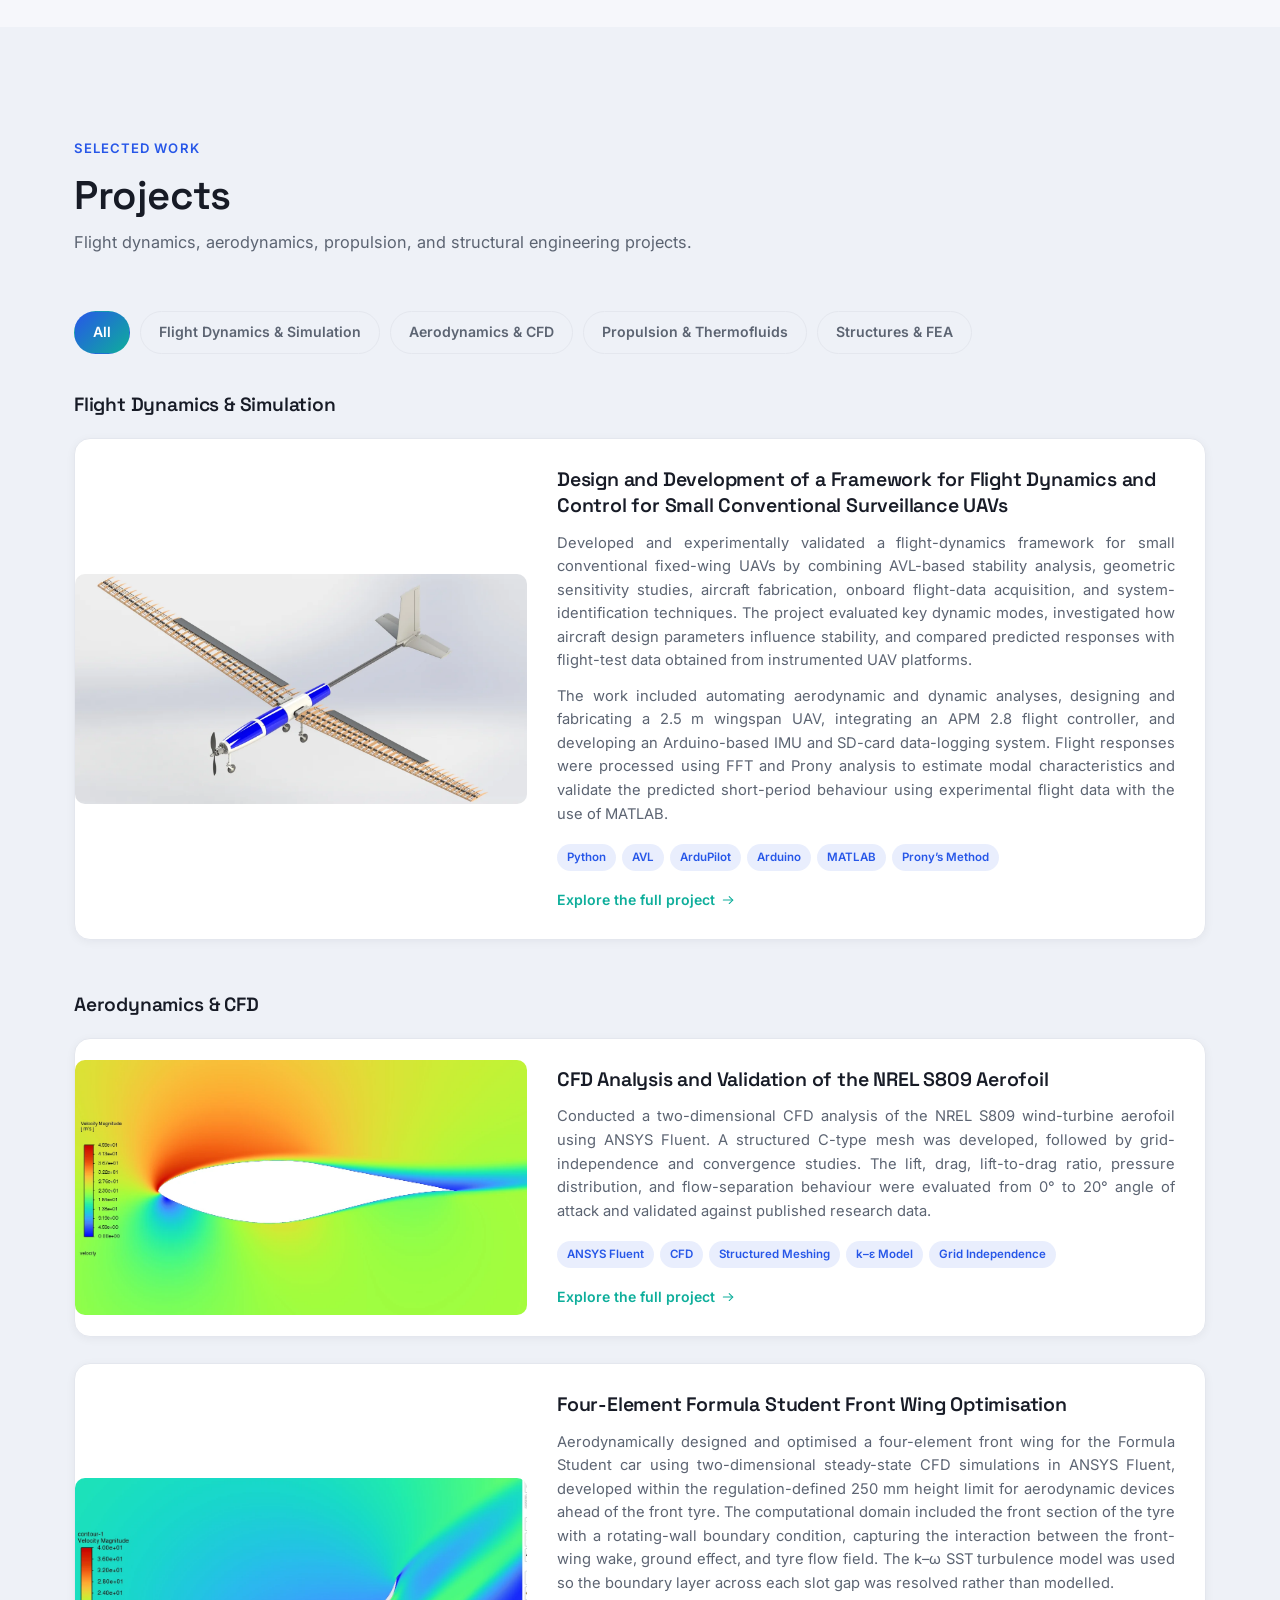
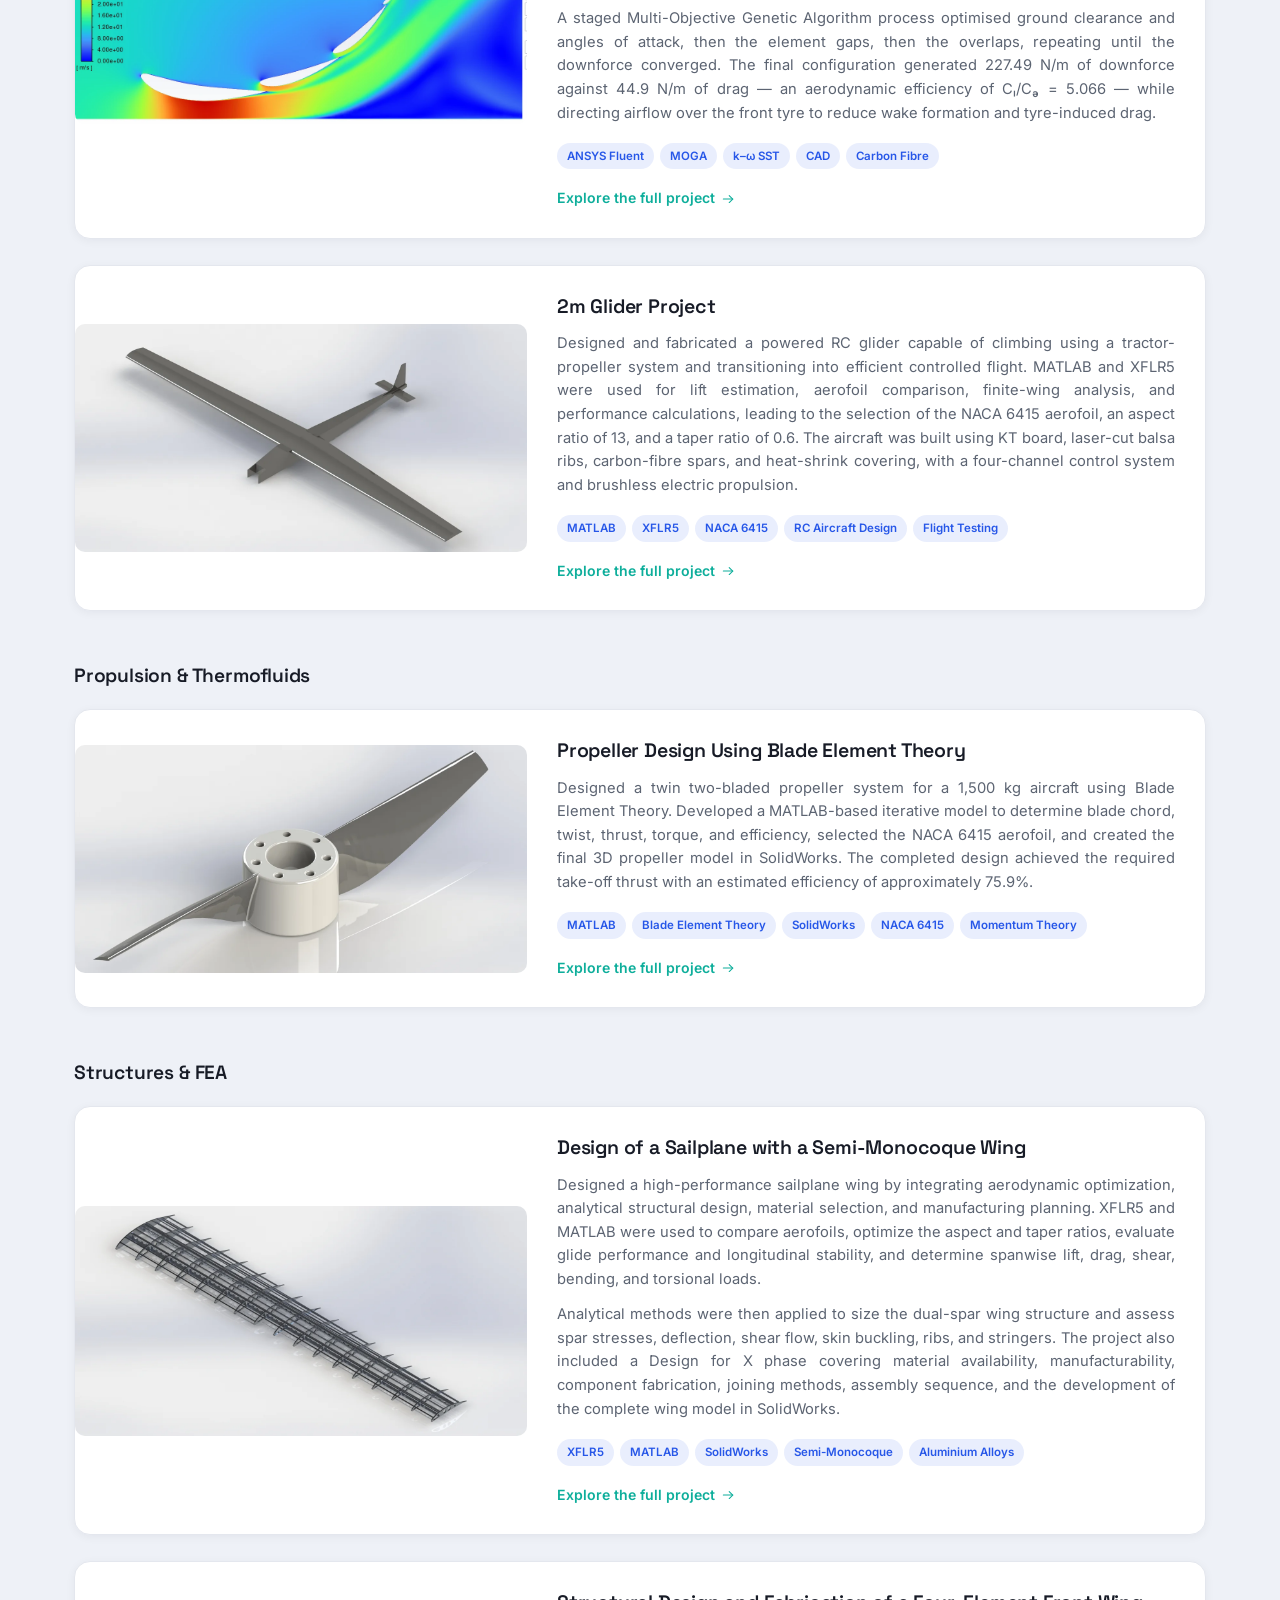
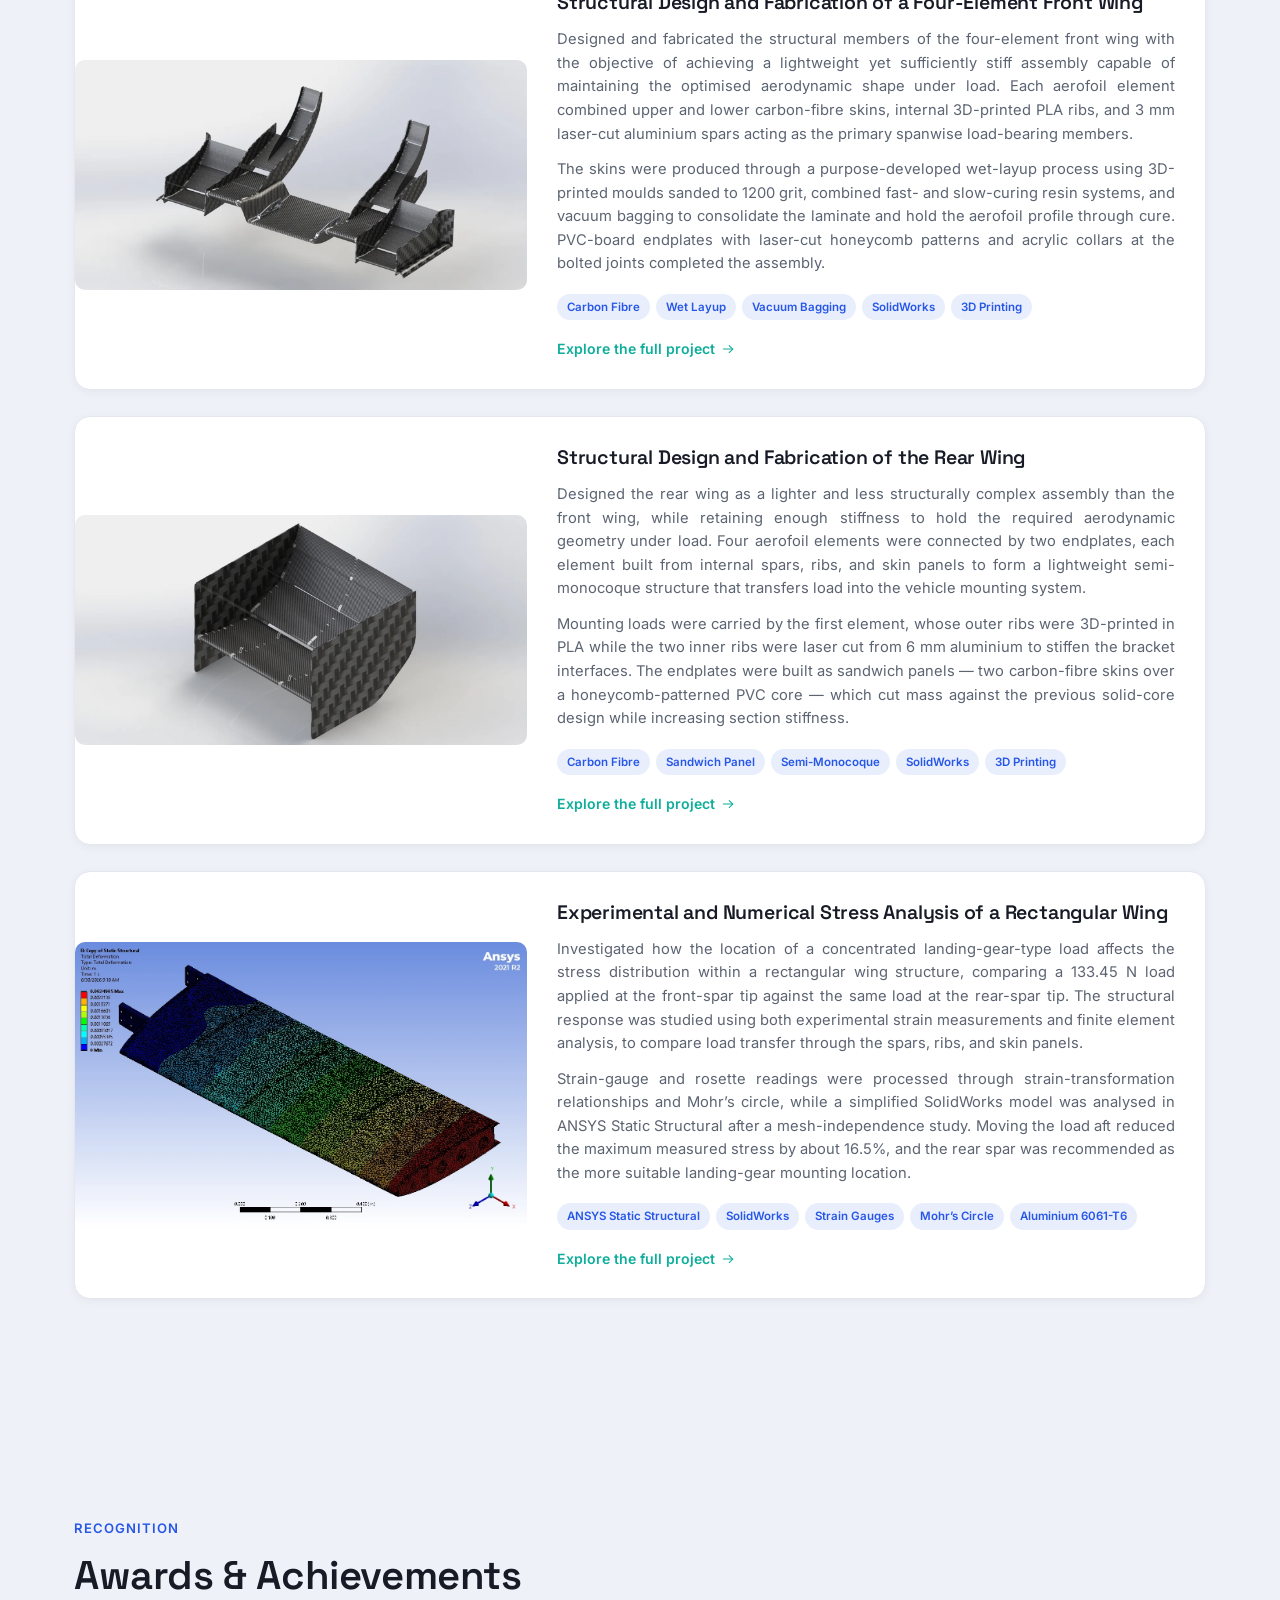
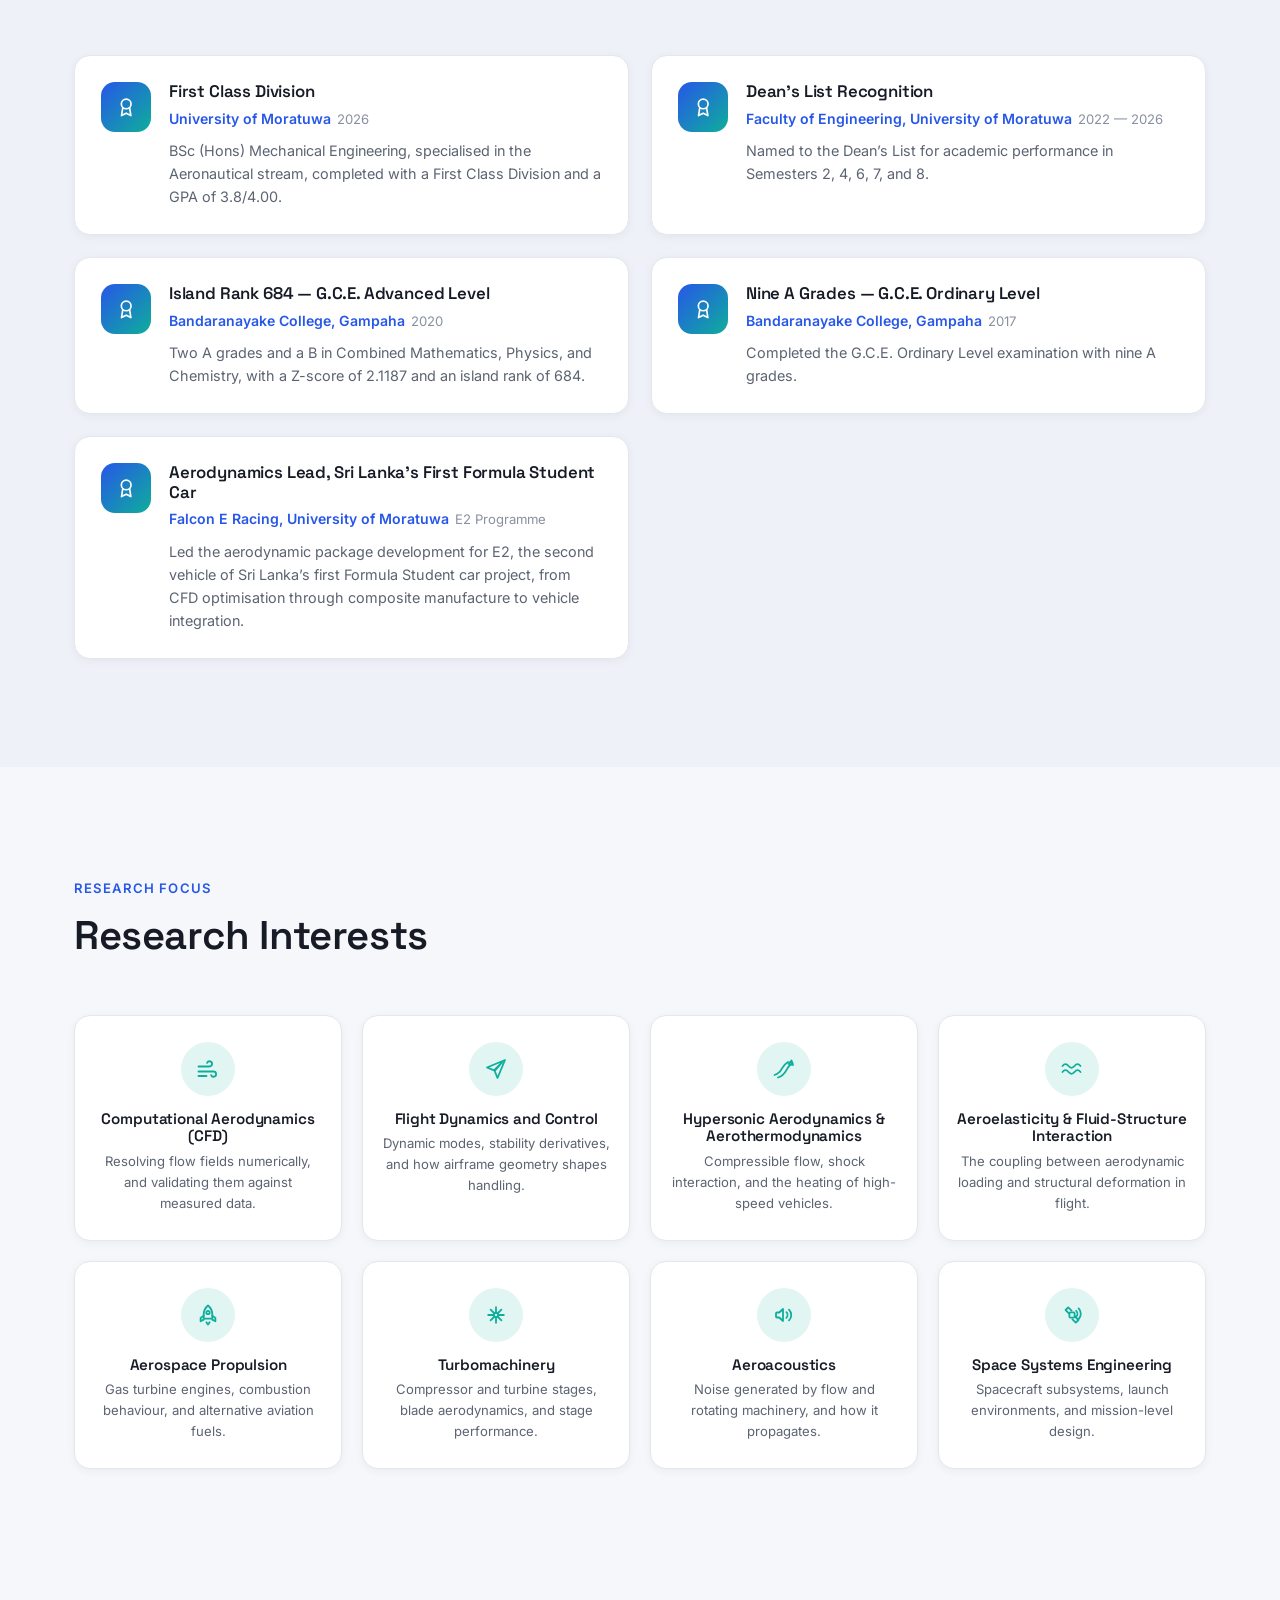
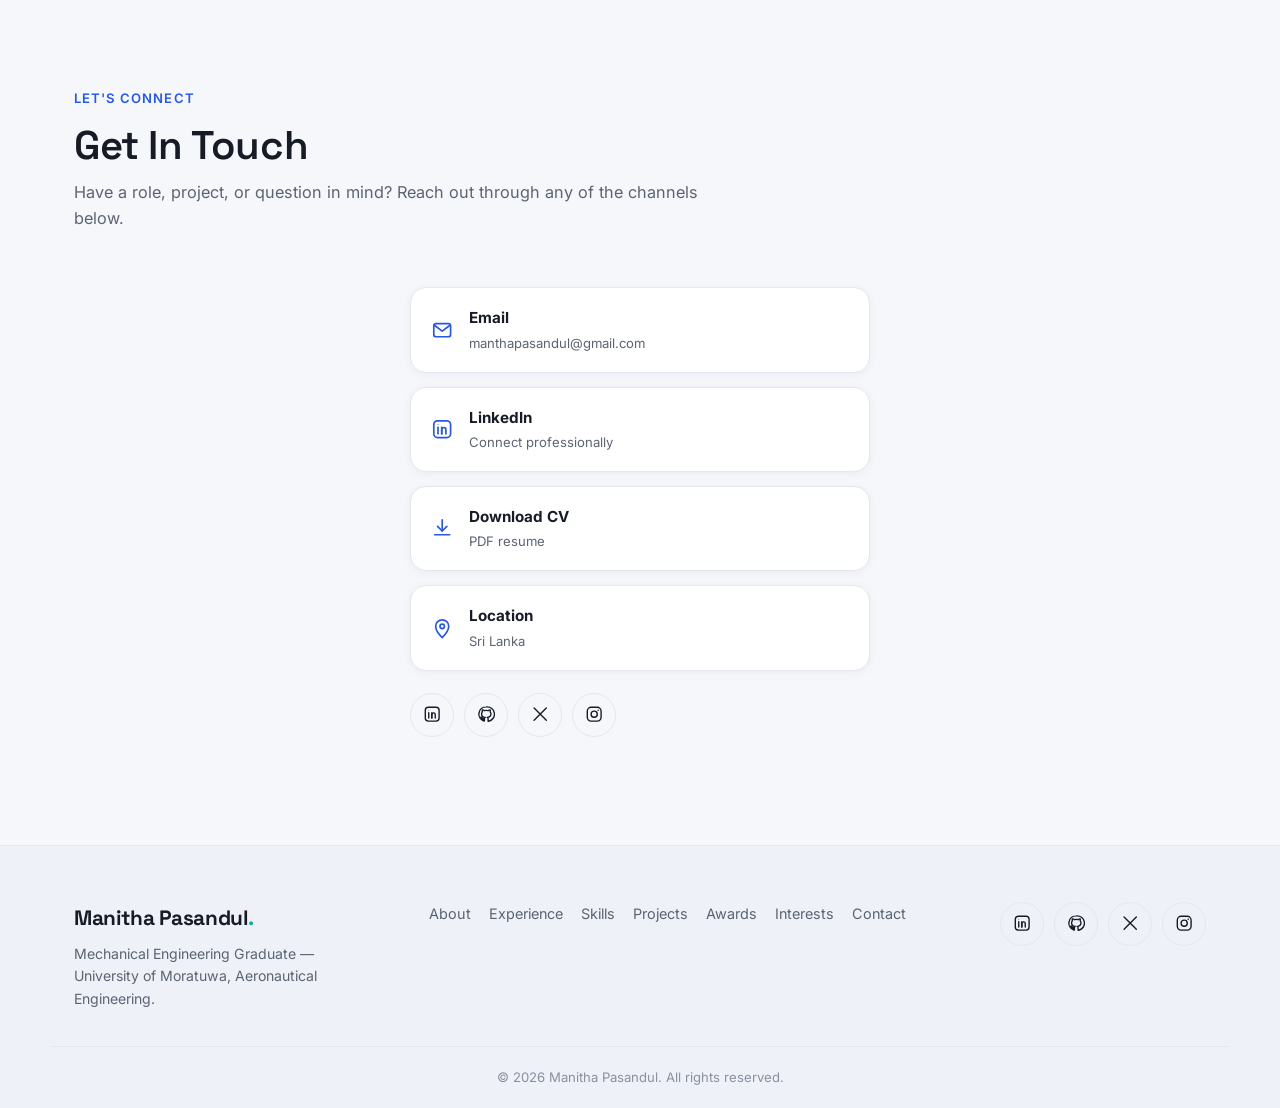
==== commit b984b170: "Rewrite the hero tagline for the graduate / prospective PhD profile Co-Authored-By: Claude Sonnet 5." ====
--- a/index.html
+++ b/index.html
@@ -11,7 +11,7 @@
 <link rel="preconnect" href="https://fonts.gstatic.com" crossorigin />
 <link href="https://fonts.googleapis.com/css2?family=Space+Grotesk:wght@500;600;700&family=Inter:wght@400;500;600;700&display=swap" rel="stylesheet" />
 
-<link rel="stylesheet" href="css/style.css?v=56">
+<link rel="stylesheet" href="css/style.css?v=57">
 <link rel="icon" href="assets/images/favicon.svg" type="image/svg+xml" />
 </head>
 <body>
@@ -339,7 +339,7 @@
   <svg class="icon"><use href="#icon-arrow-up"/></svg>
 </button>
 
-<script src="js/data.js?v=56"></script>
-<script src="js/main.js?v=56"></script>
+<script src="js/data.js?v=57"></script>
+<script src="js/main.js?v=57"></script>
 </body>
 </html>
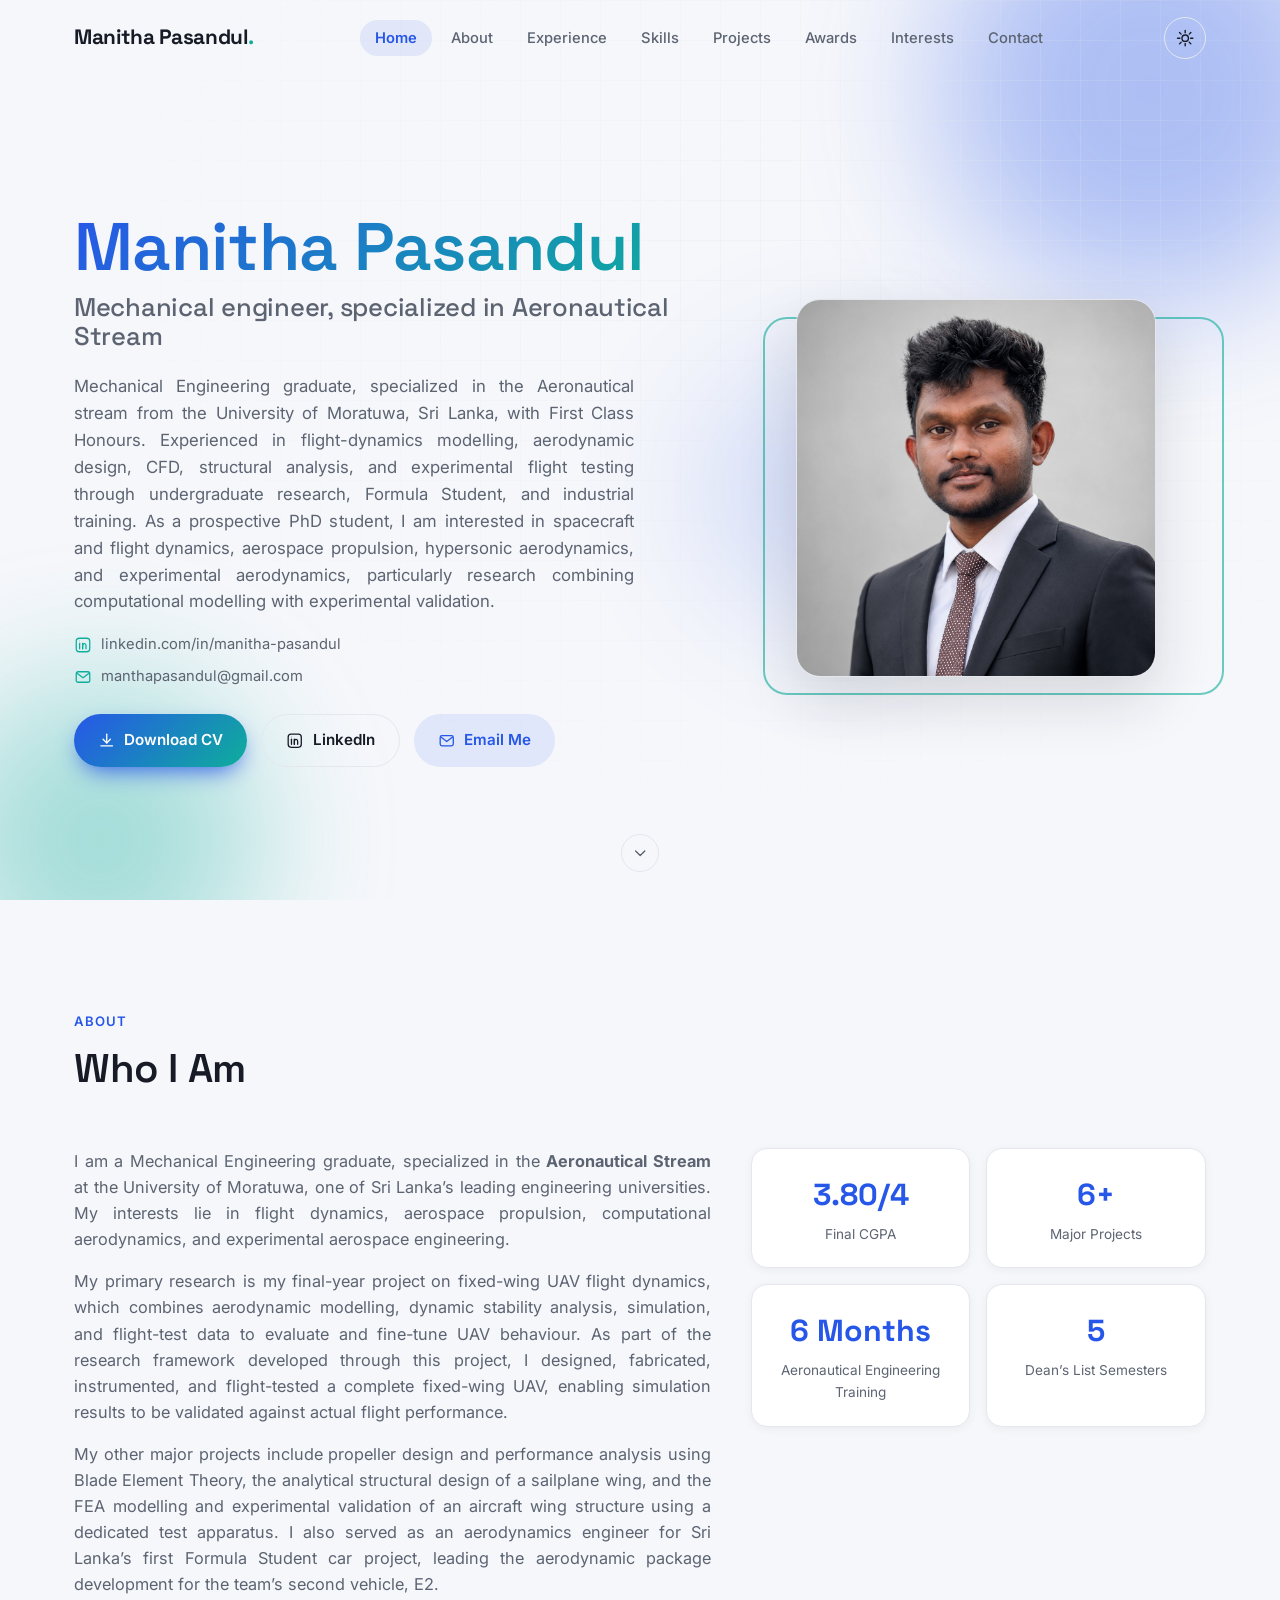
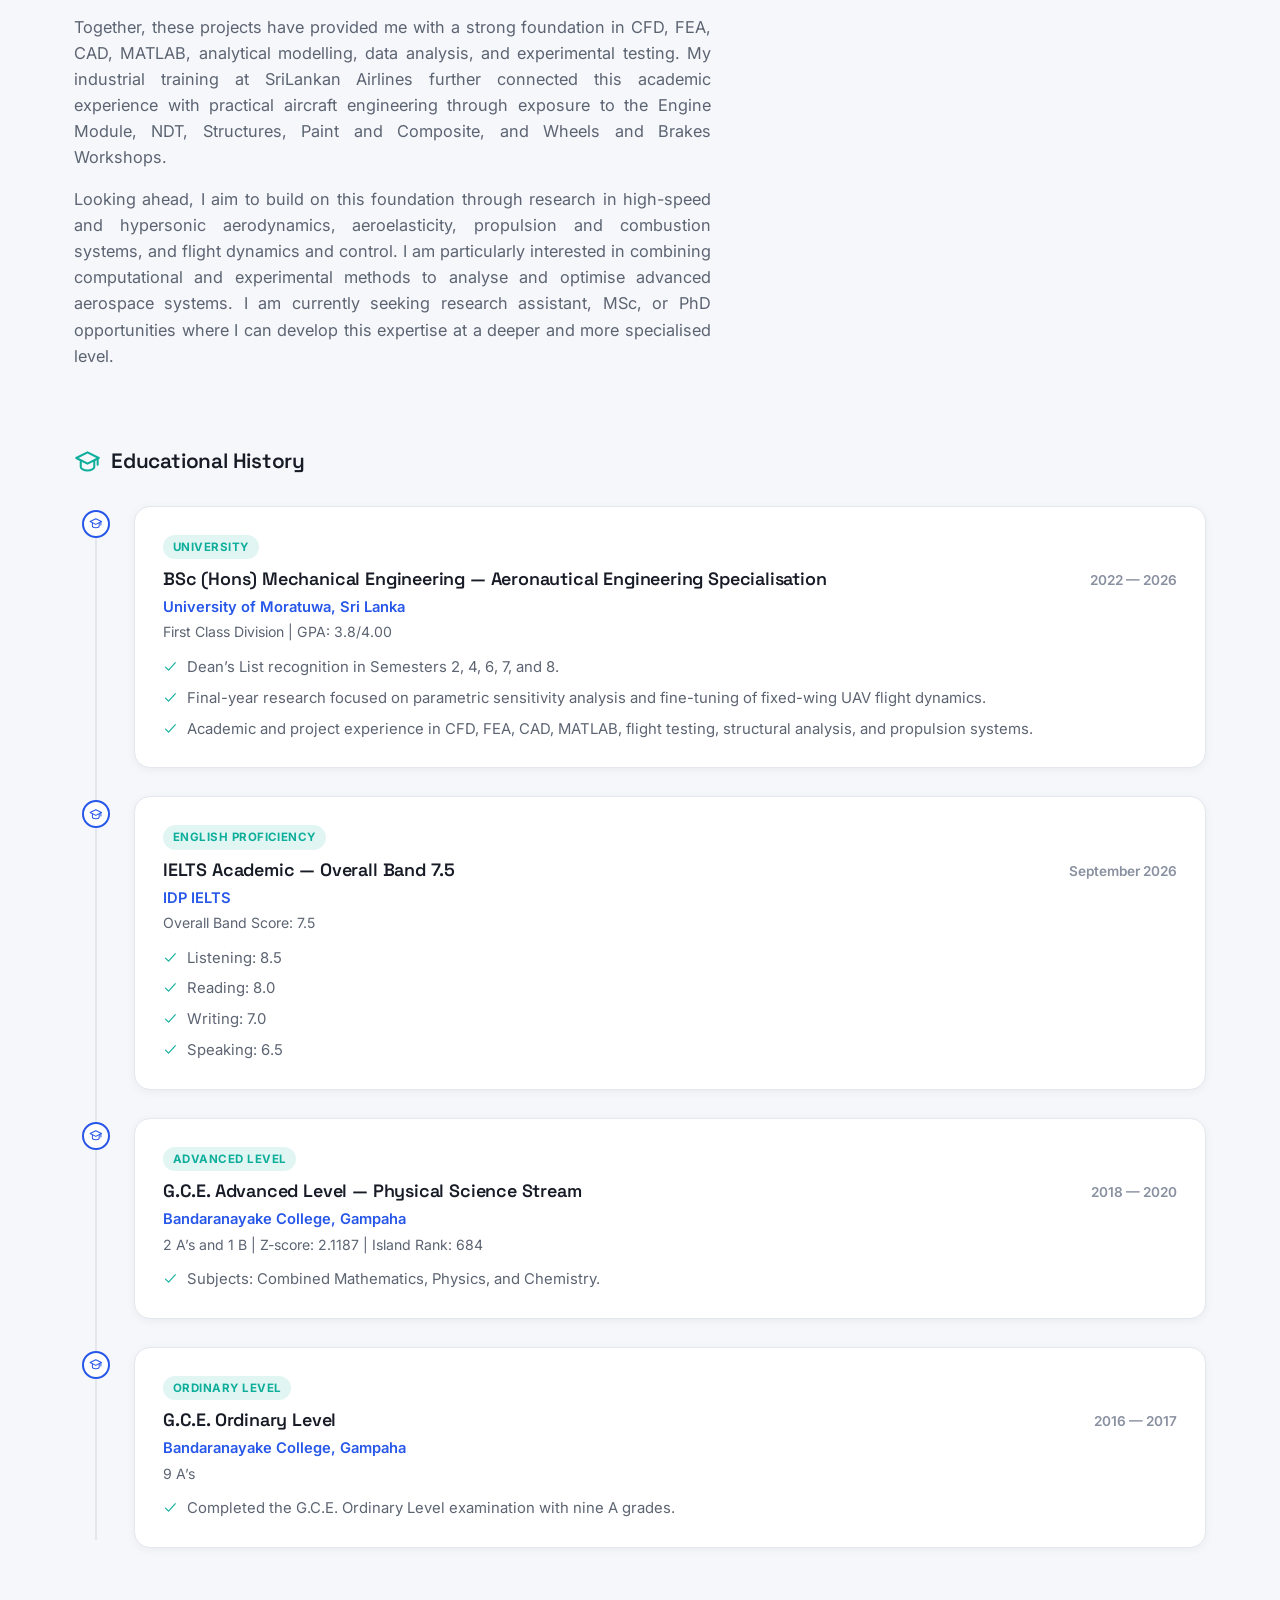
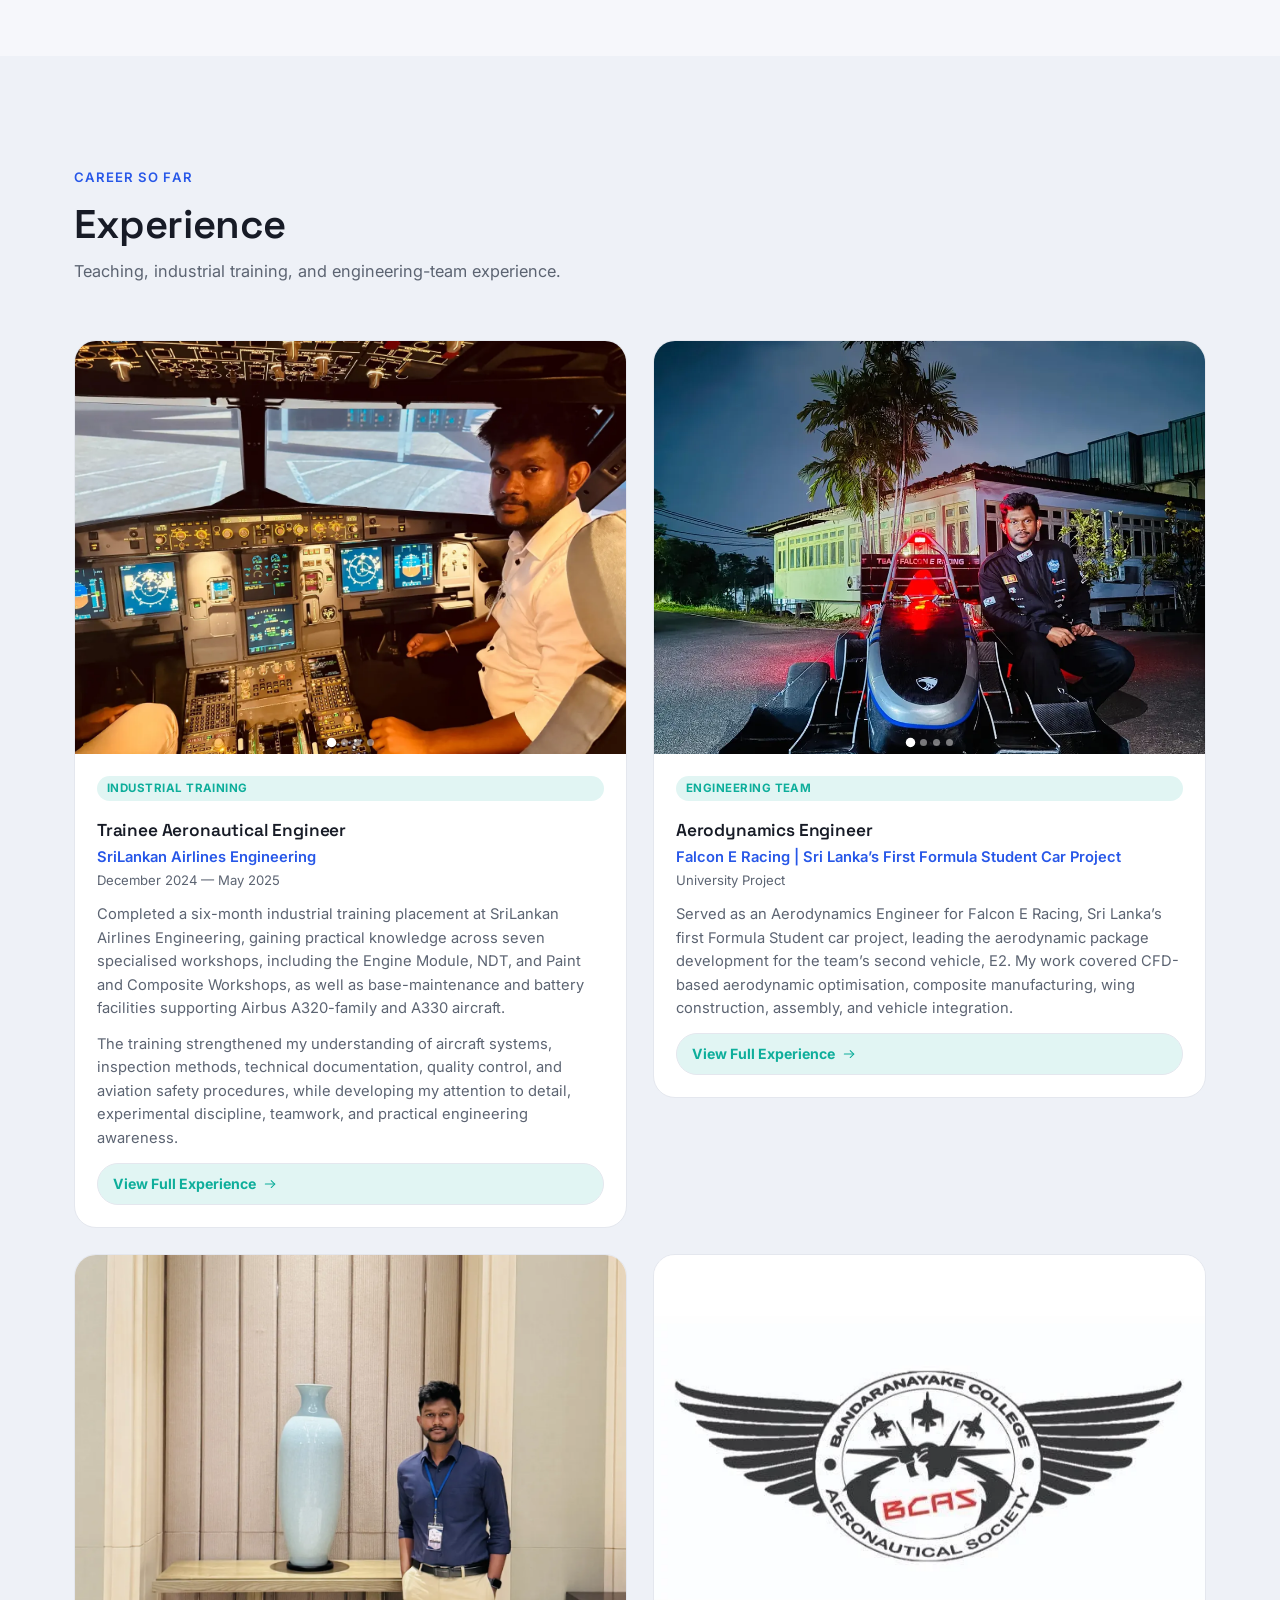
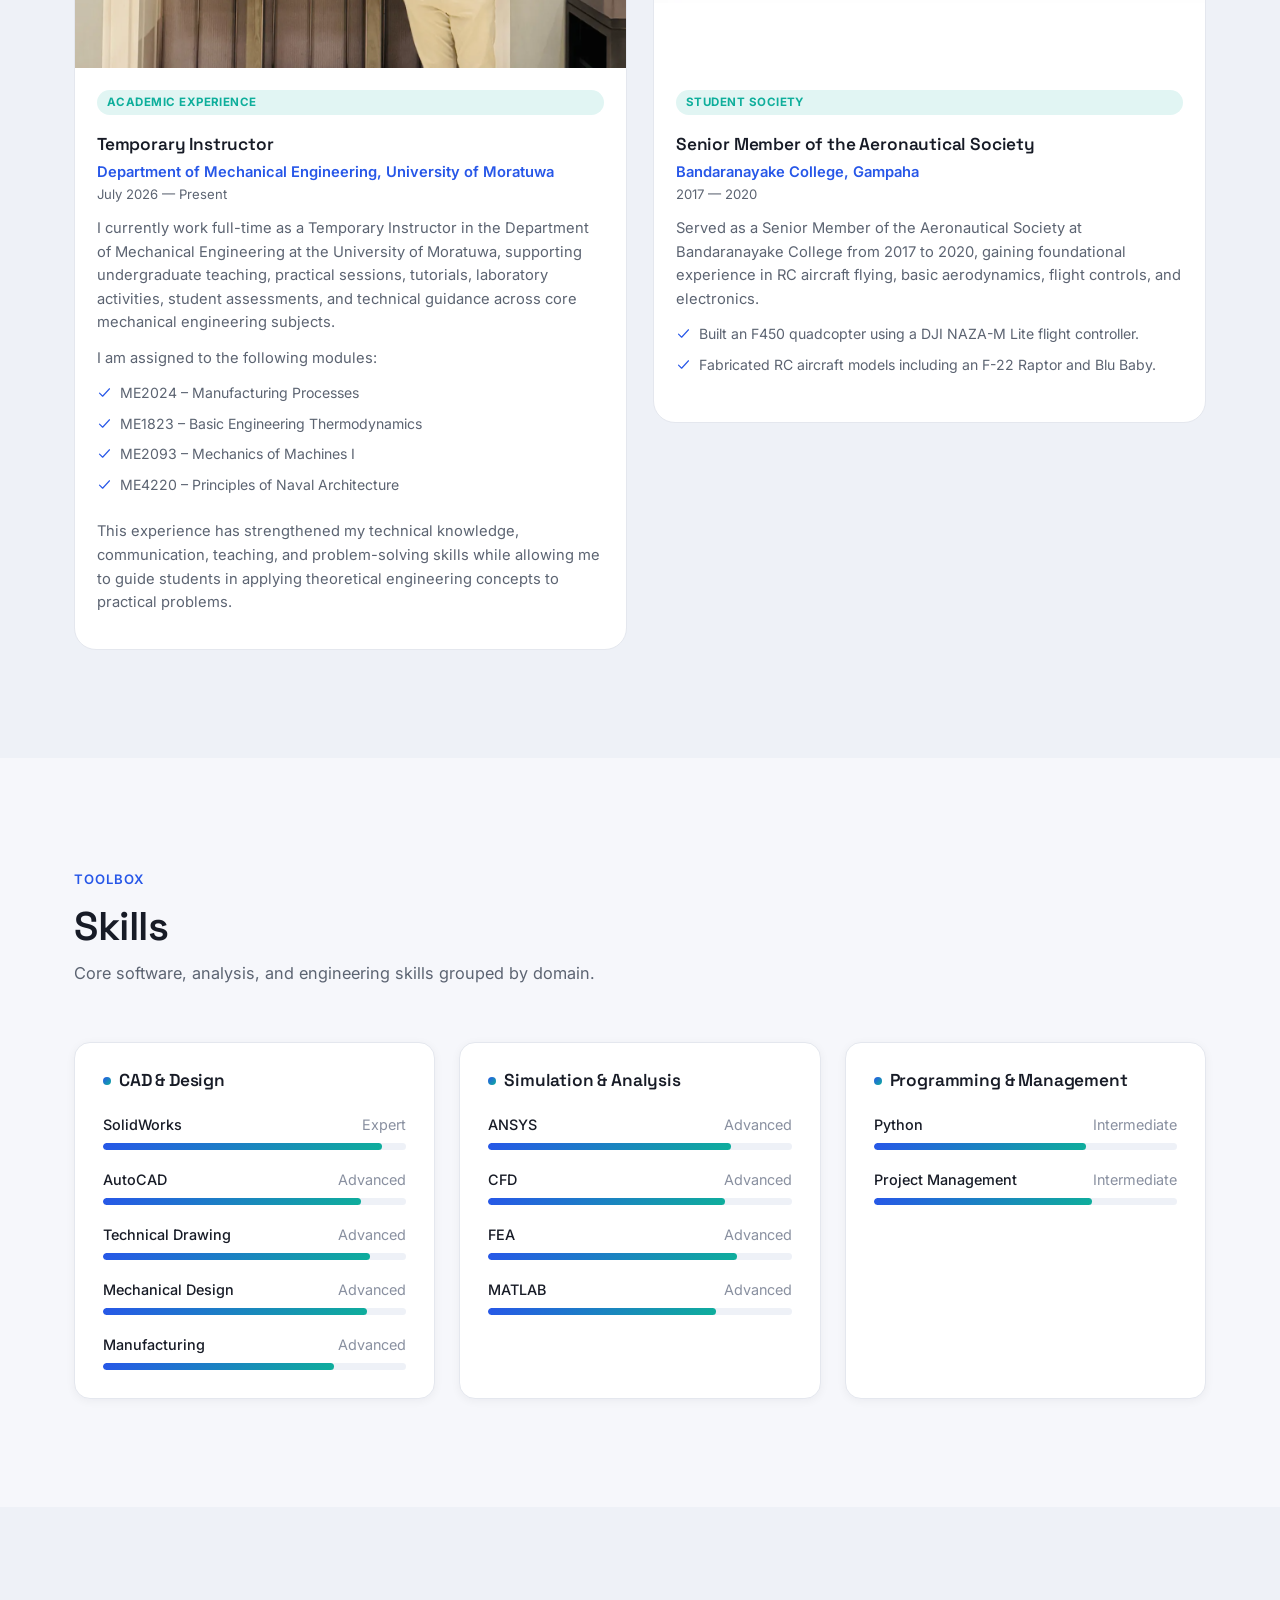
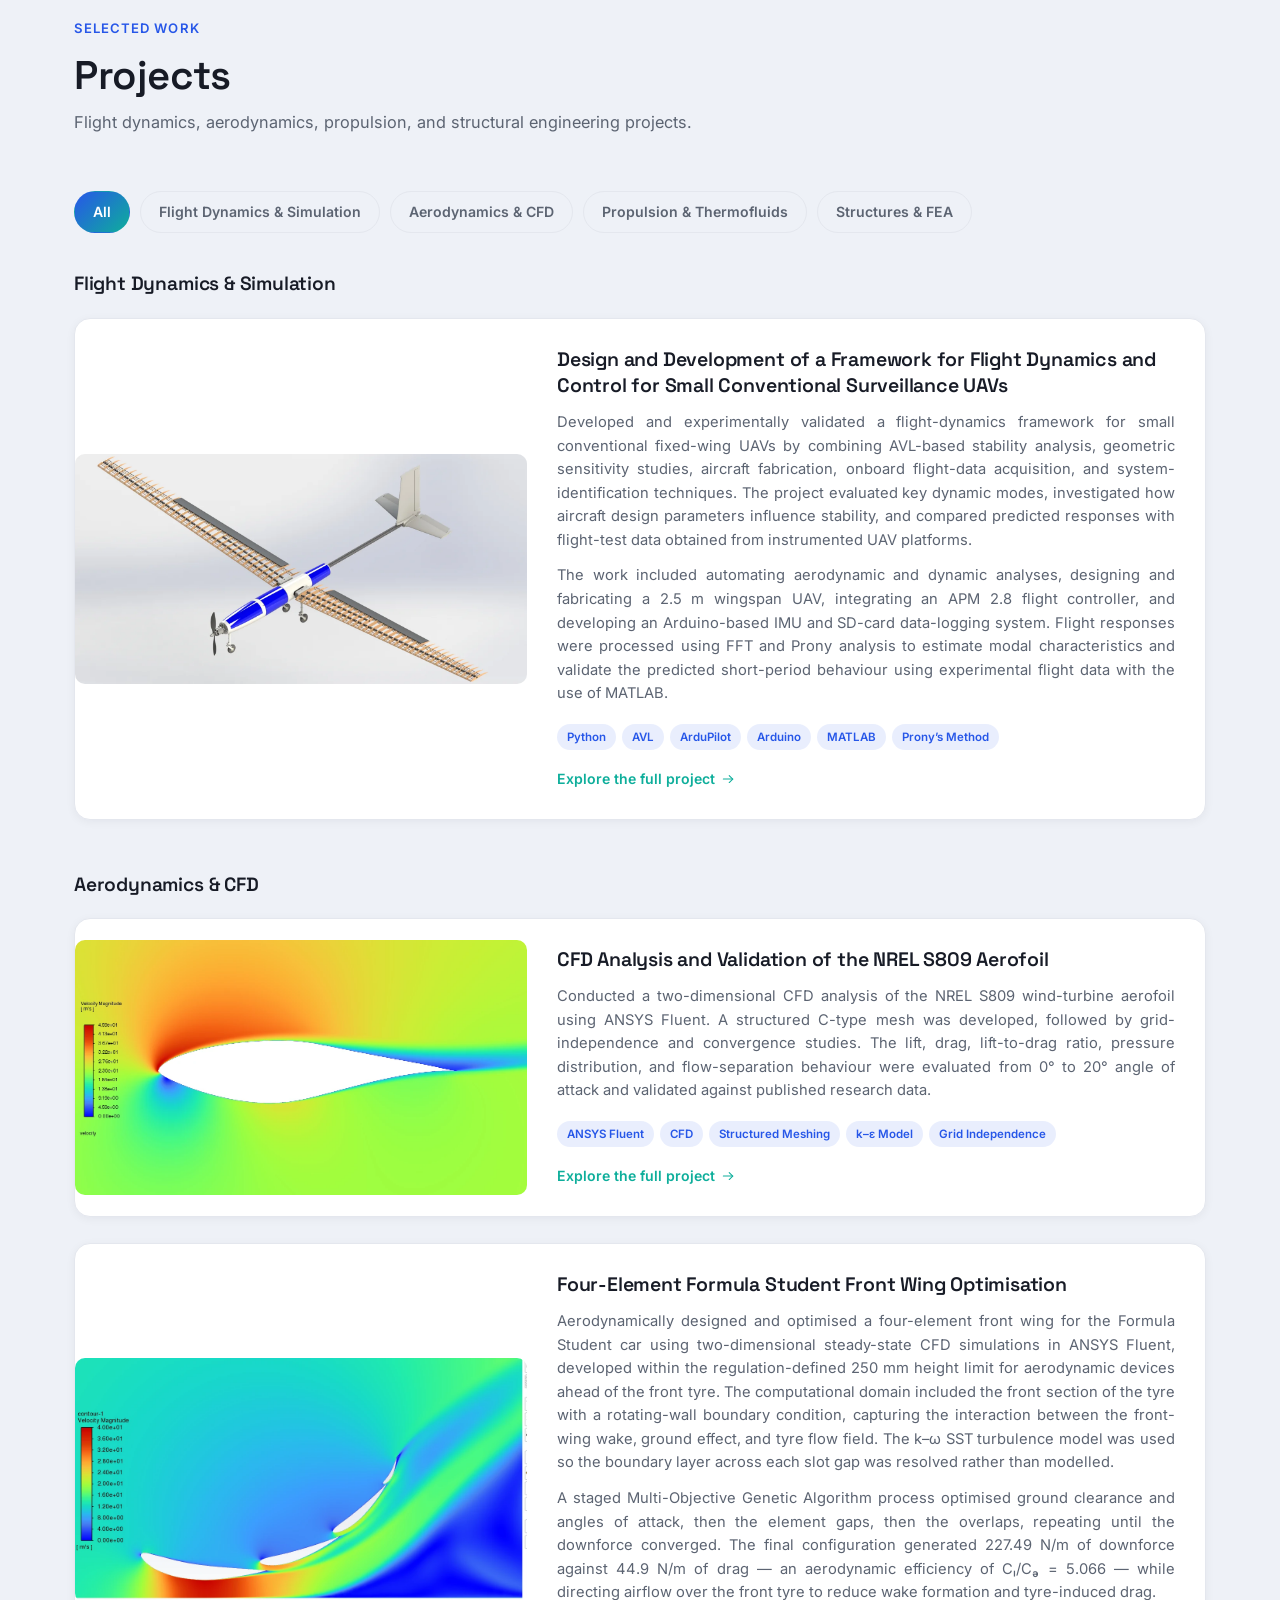
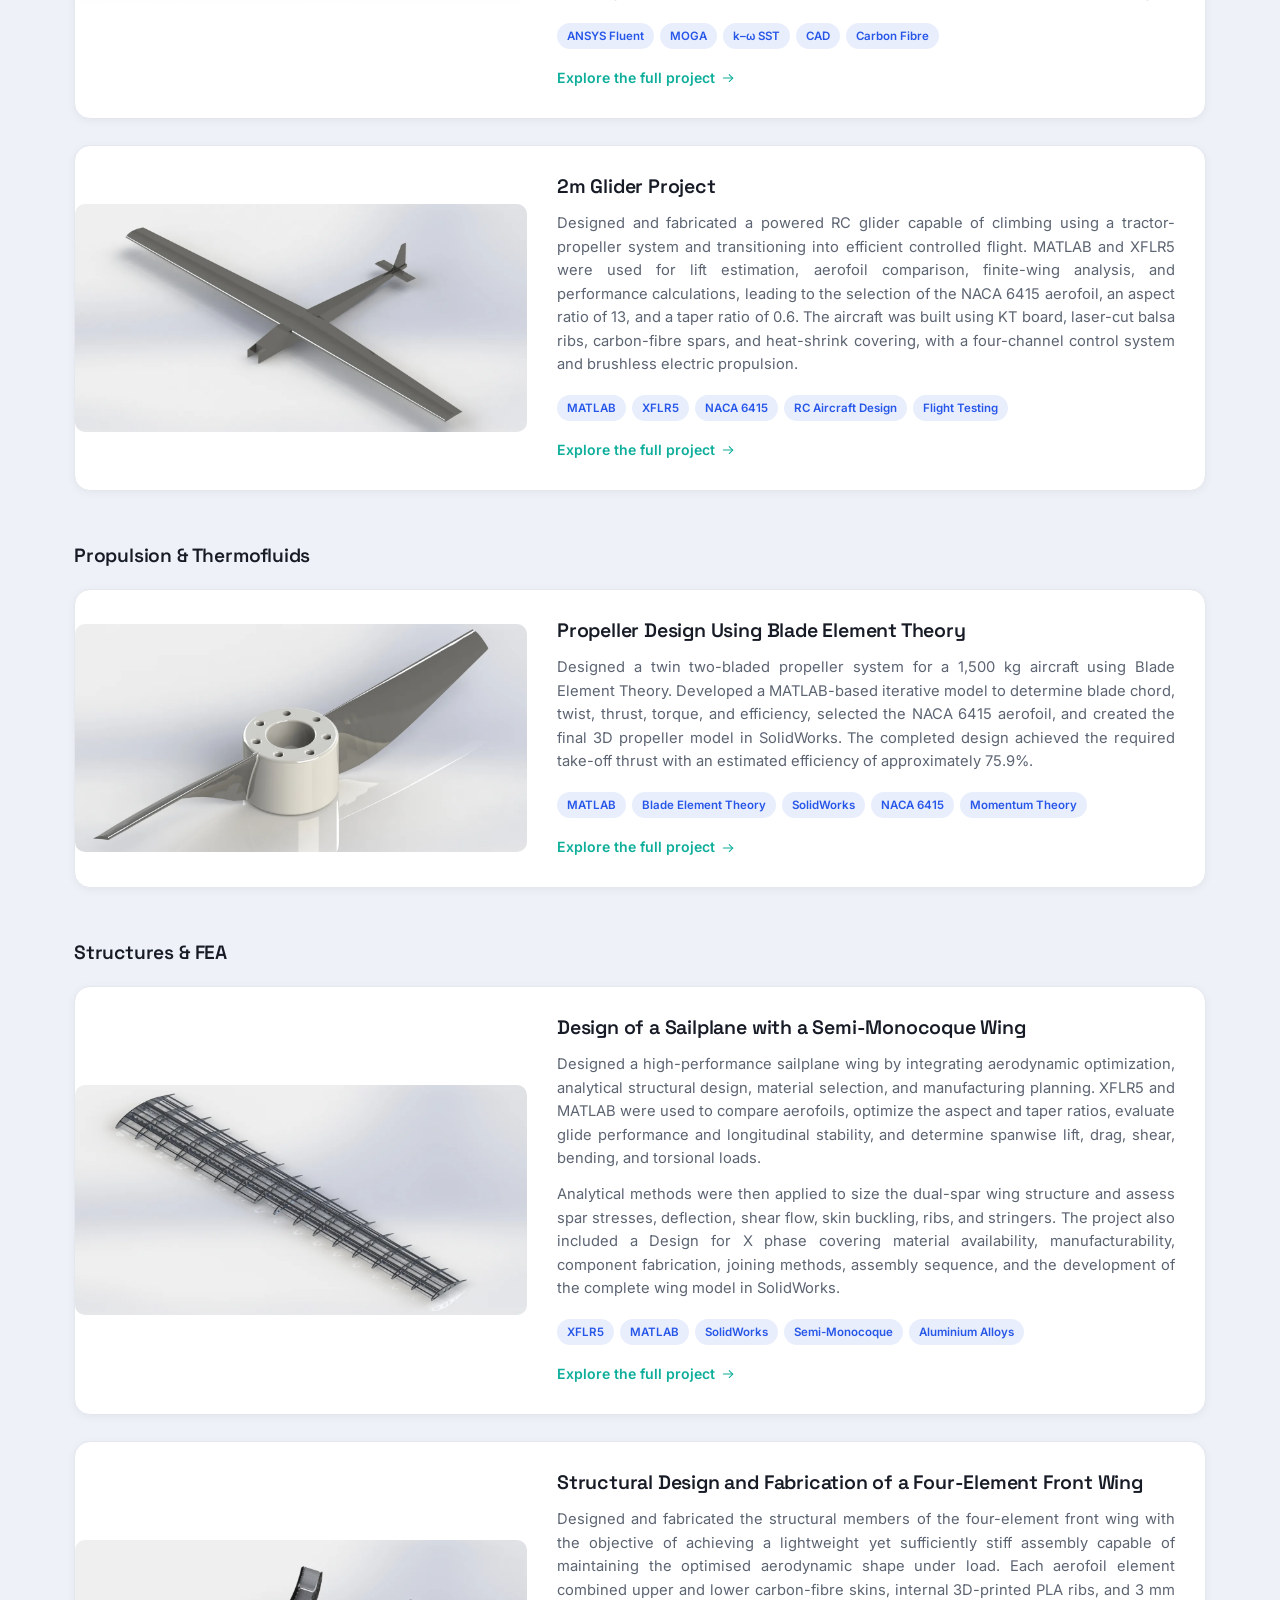
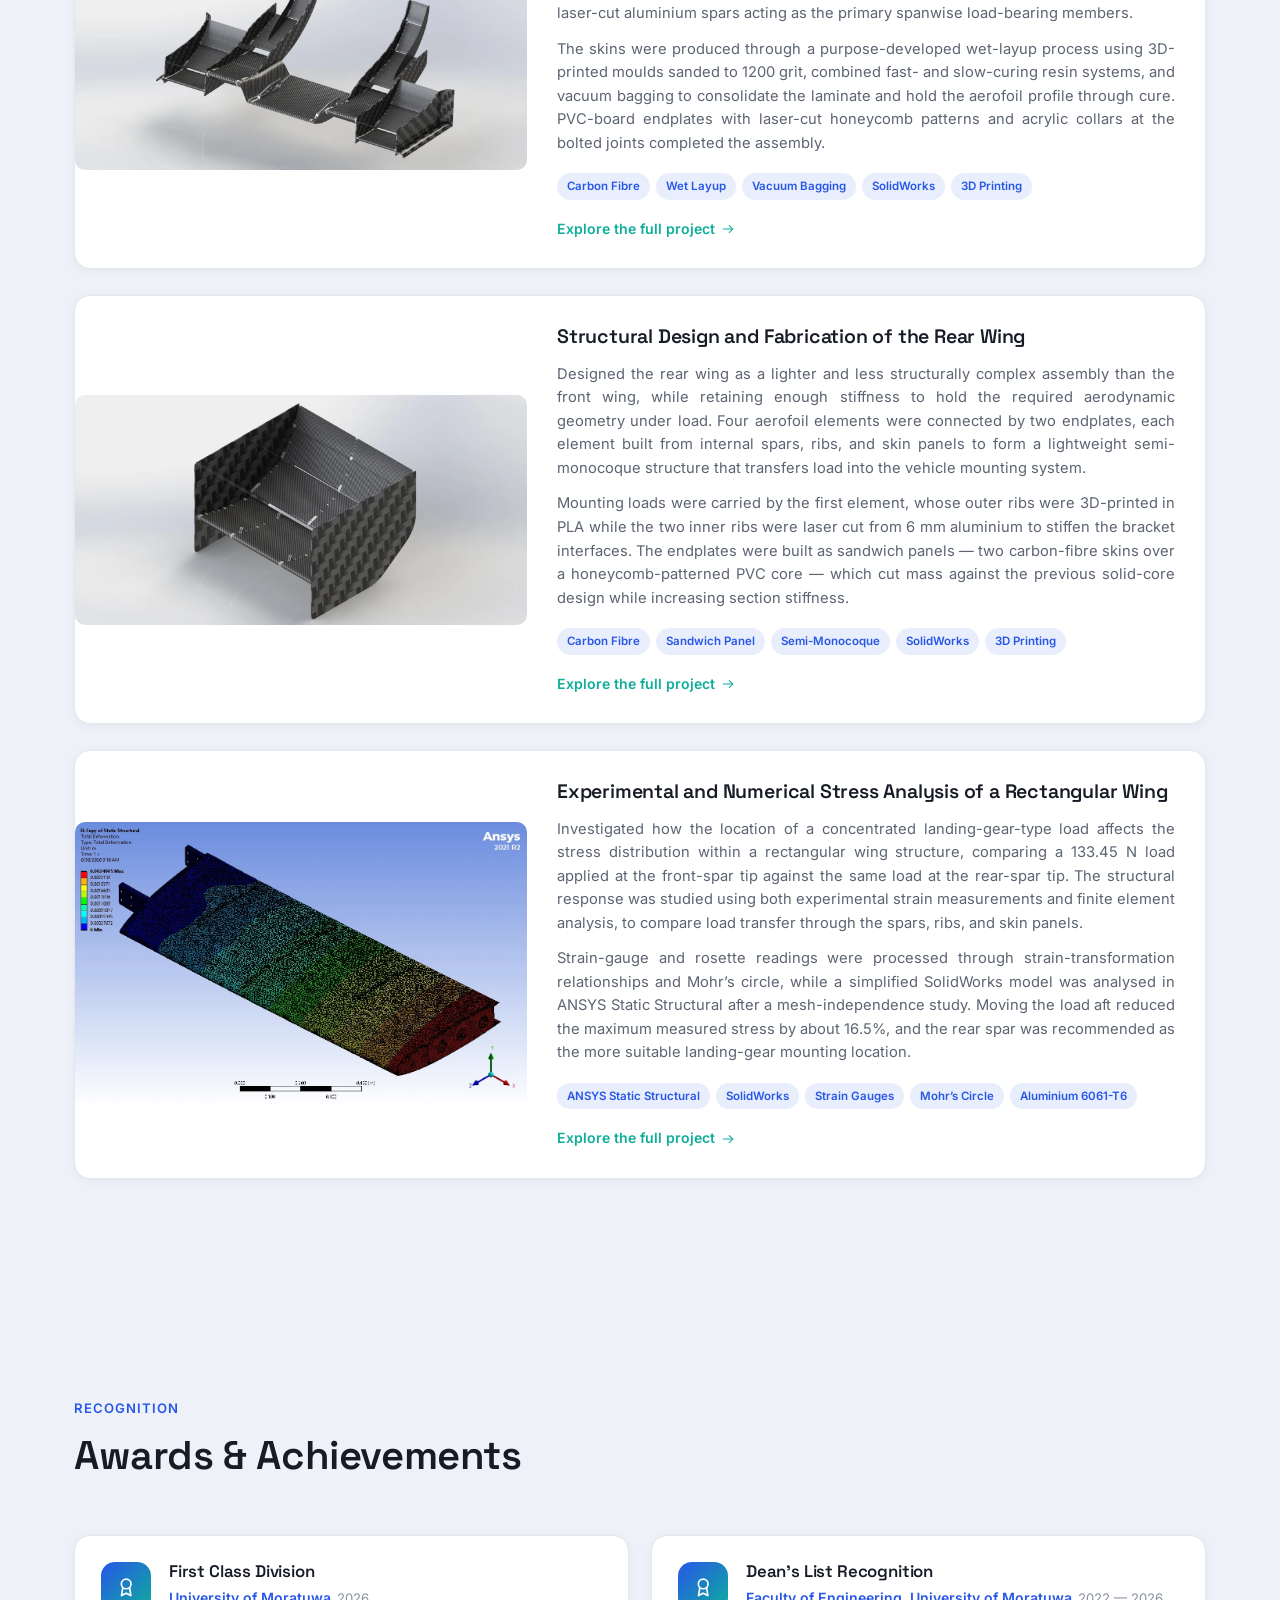
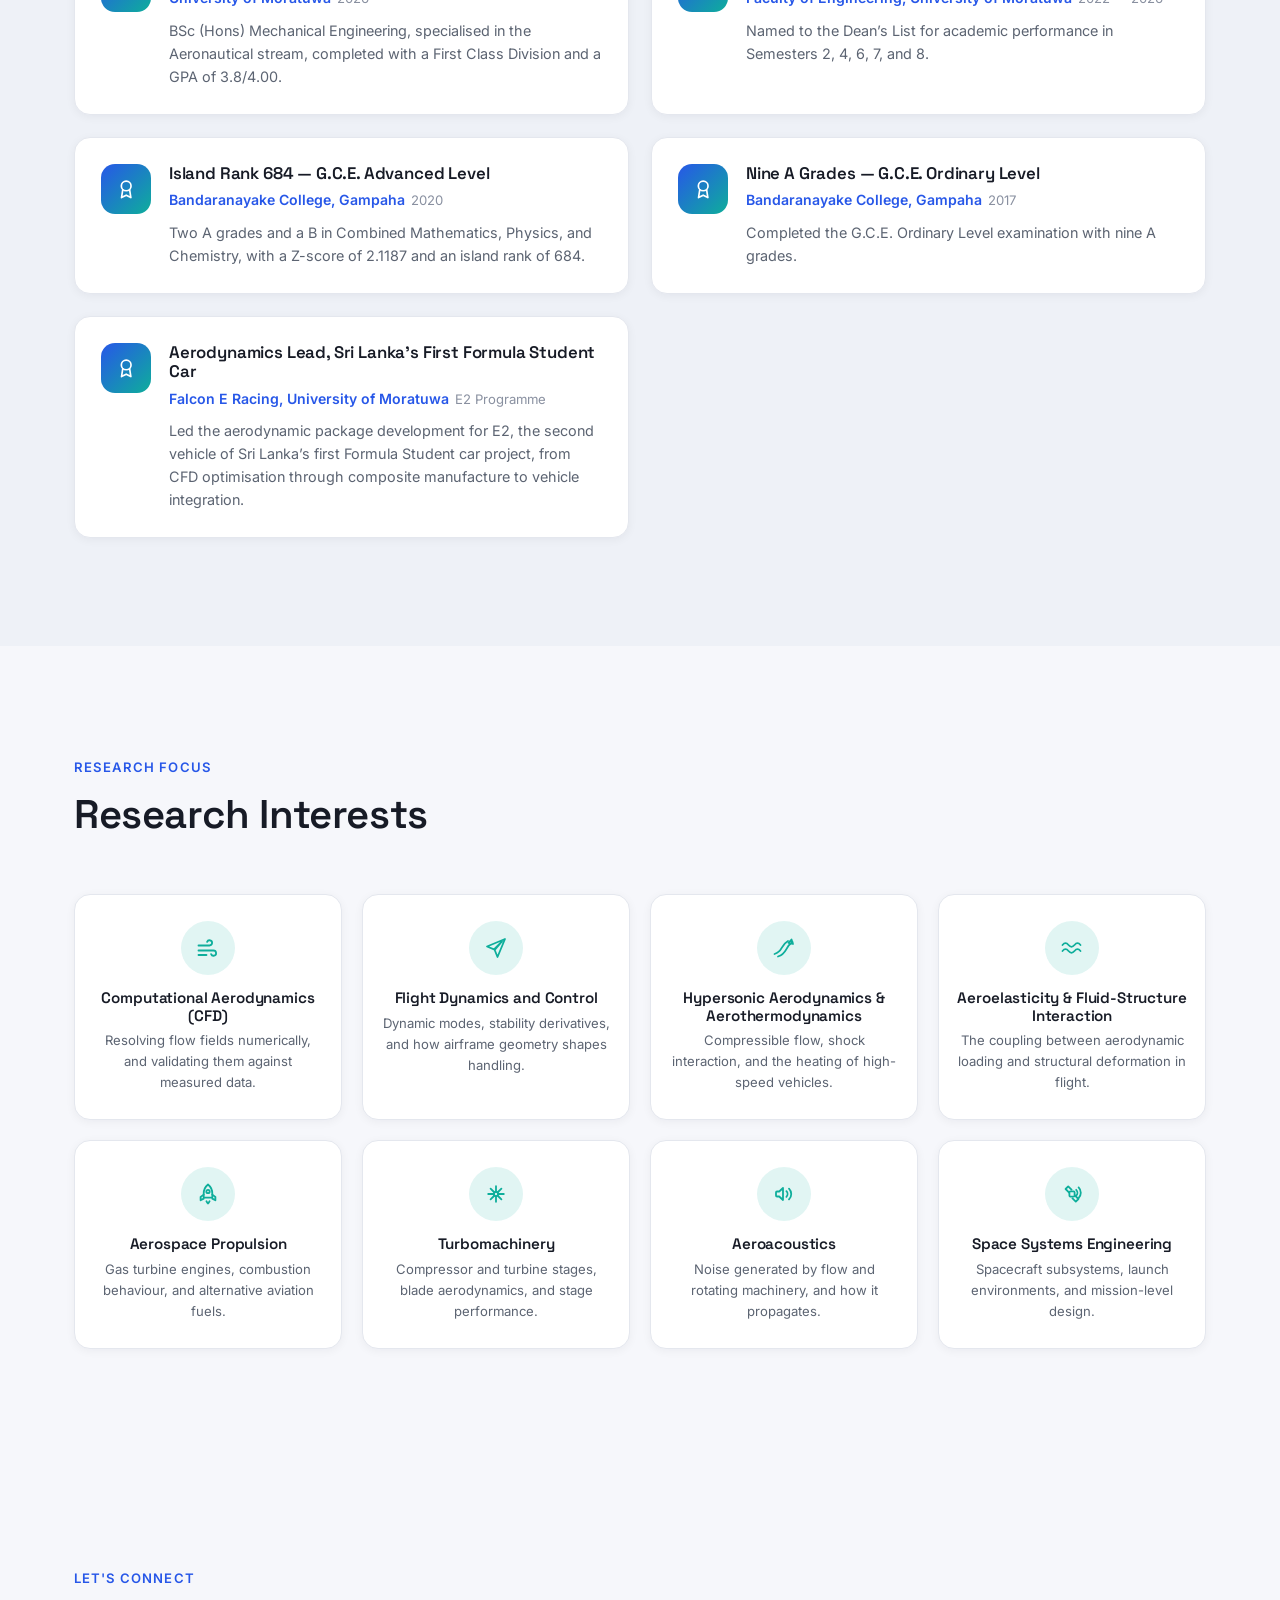
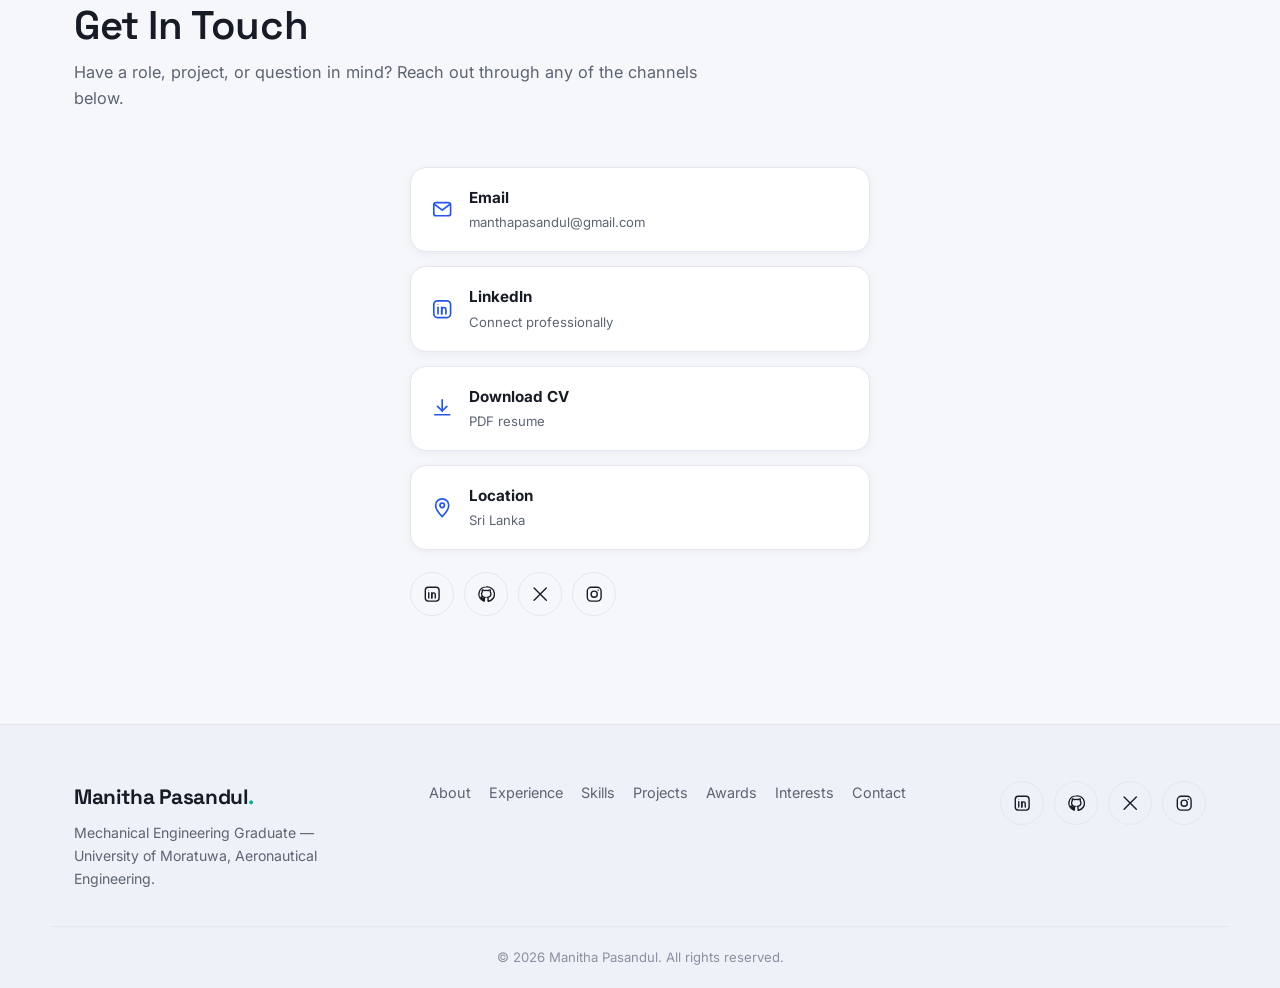
==== commit 92922ea1: "Update About for graduate status, justify it, drop gas turbine paragraph Co-Authored-By: Claude Sonn" ====
--- a/index.html
+++ b/index.html
@@ -11,7 +11,7 @@
 <link rel="preconnect" href="https://fonts.gstatic.com" crossorigin />
 <link href="https://fonts.googleapis.com/css2?family=Space+Grotesk:wght@500;600;700&family=Inter:wght@400;500;600;700&display=swap" rel="stylesheet" />
 
-<link rel="stylesheet" href="css/style.css?v=57">
+<link rel="stylesheet" href="css/style.css?v=58">
 <link rel="icon" href="assets/images/favicon.svg" type="image/svg+xml" />
 </head>
 <body>
@@ -339,7 +339,7 @@
   <svg class="icon"><use href="#icon-arrow-up"/></svg>
 </button>
 
-<script src="js/data.js?v=57"></script>
-<script src="js/main.js?v=57"></script>
+<script src="js/data.js?v=58"></script>
+<script src="js/main.js?v=58"></script>
 </body>
 </html>
--- a/css/style.css
+++ b/css/style.css
@@ -390,7 +390,7 @@
   gap: 40px;
   margin-bottom: 80px;
 }
-.about-text p { color: var(--text-muted); margin-bottom: 16px; font-size: 1.02rem; }
+.about-text p { color: var(--text-muted); margin-bottom: 16px; font-size: 1.02rem; text-align: justify; text-justify: inter-word; }
 .about-text p:last-child { margin-bottom: 0; }
 
 .about-stats { display: grid; grid-template-columns: 1fr 1fr; gap: 16px; align-content: start; }
